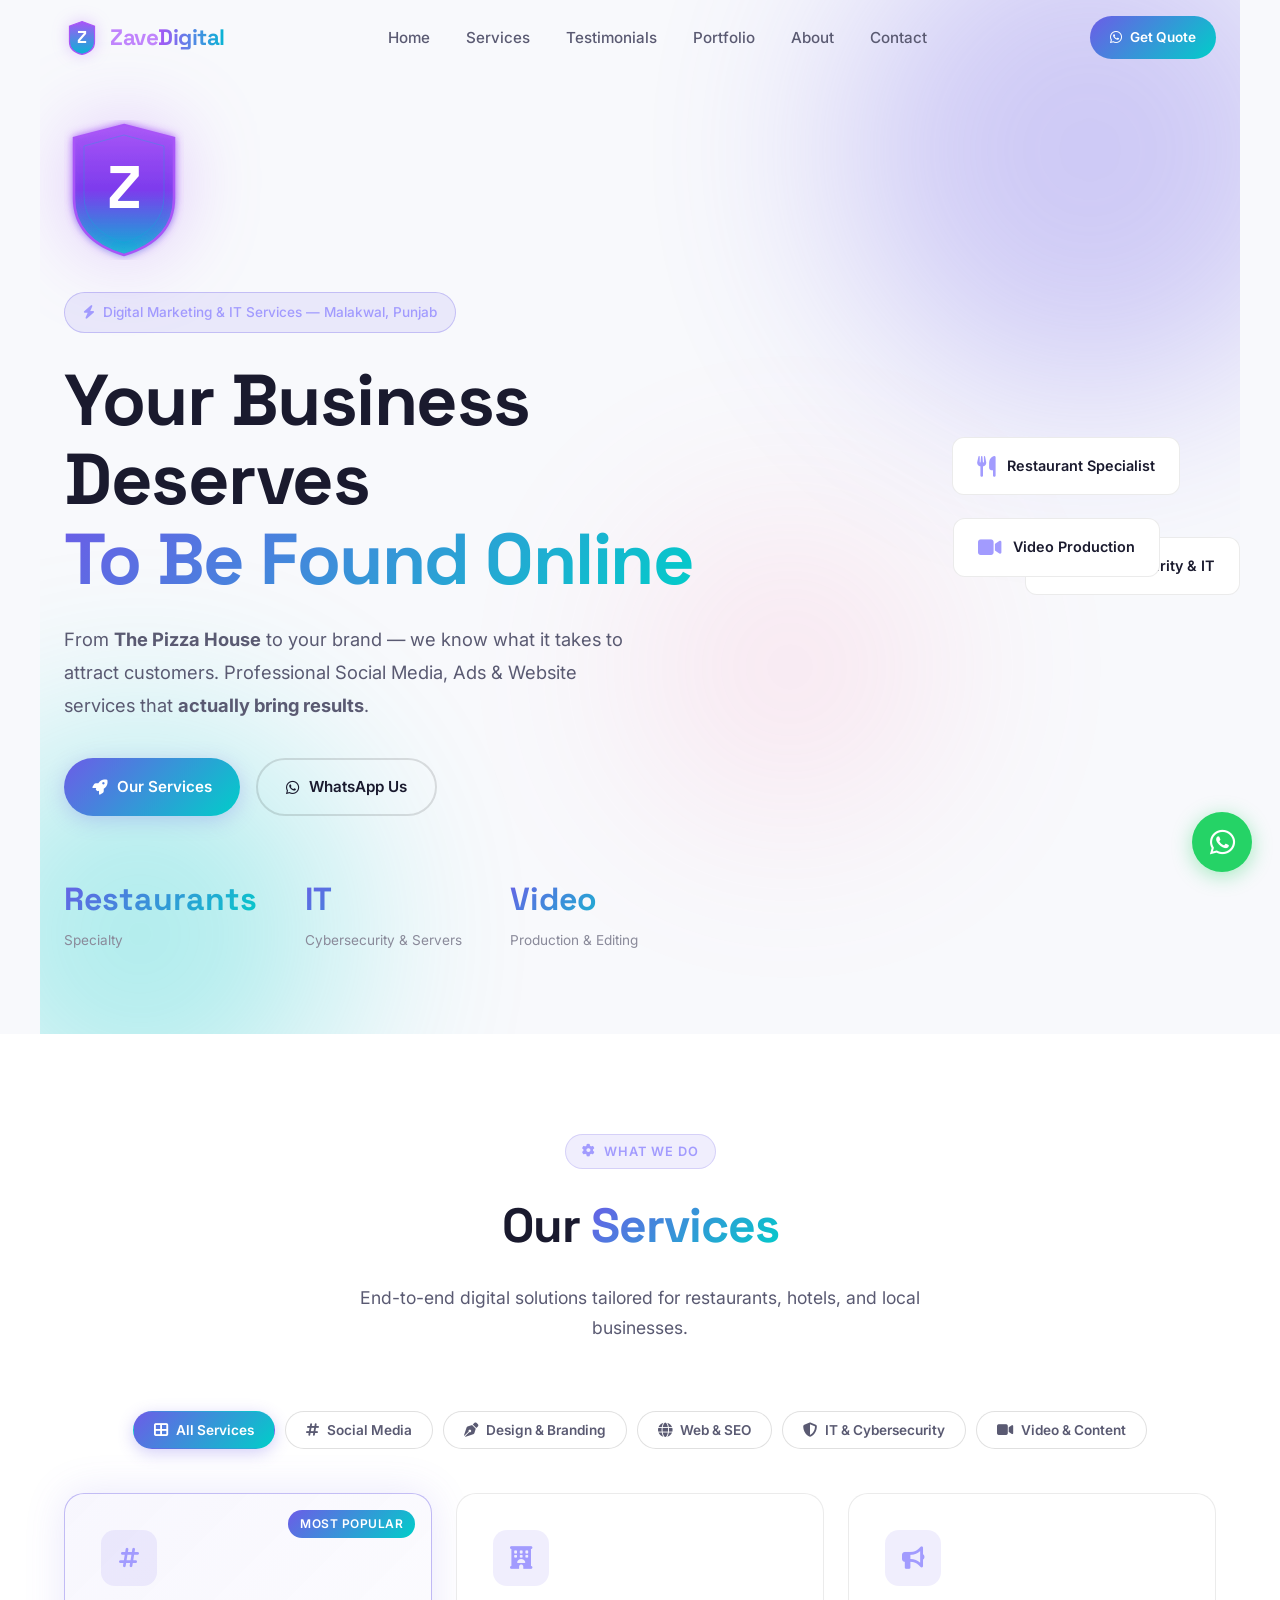
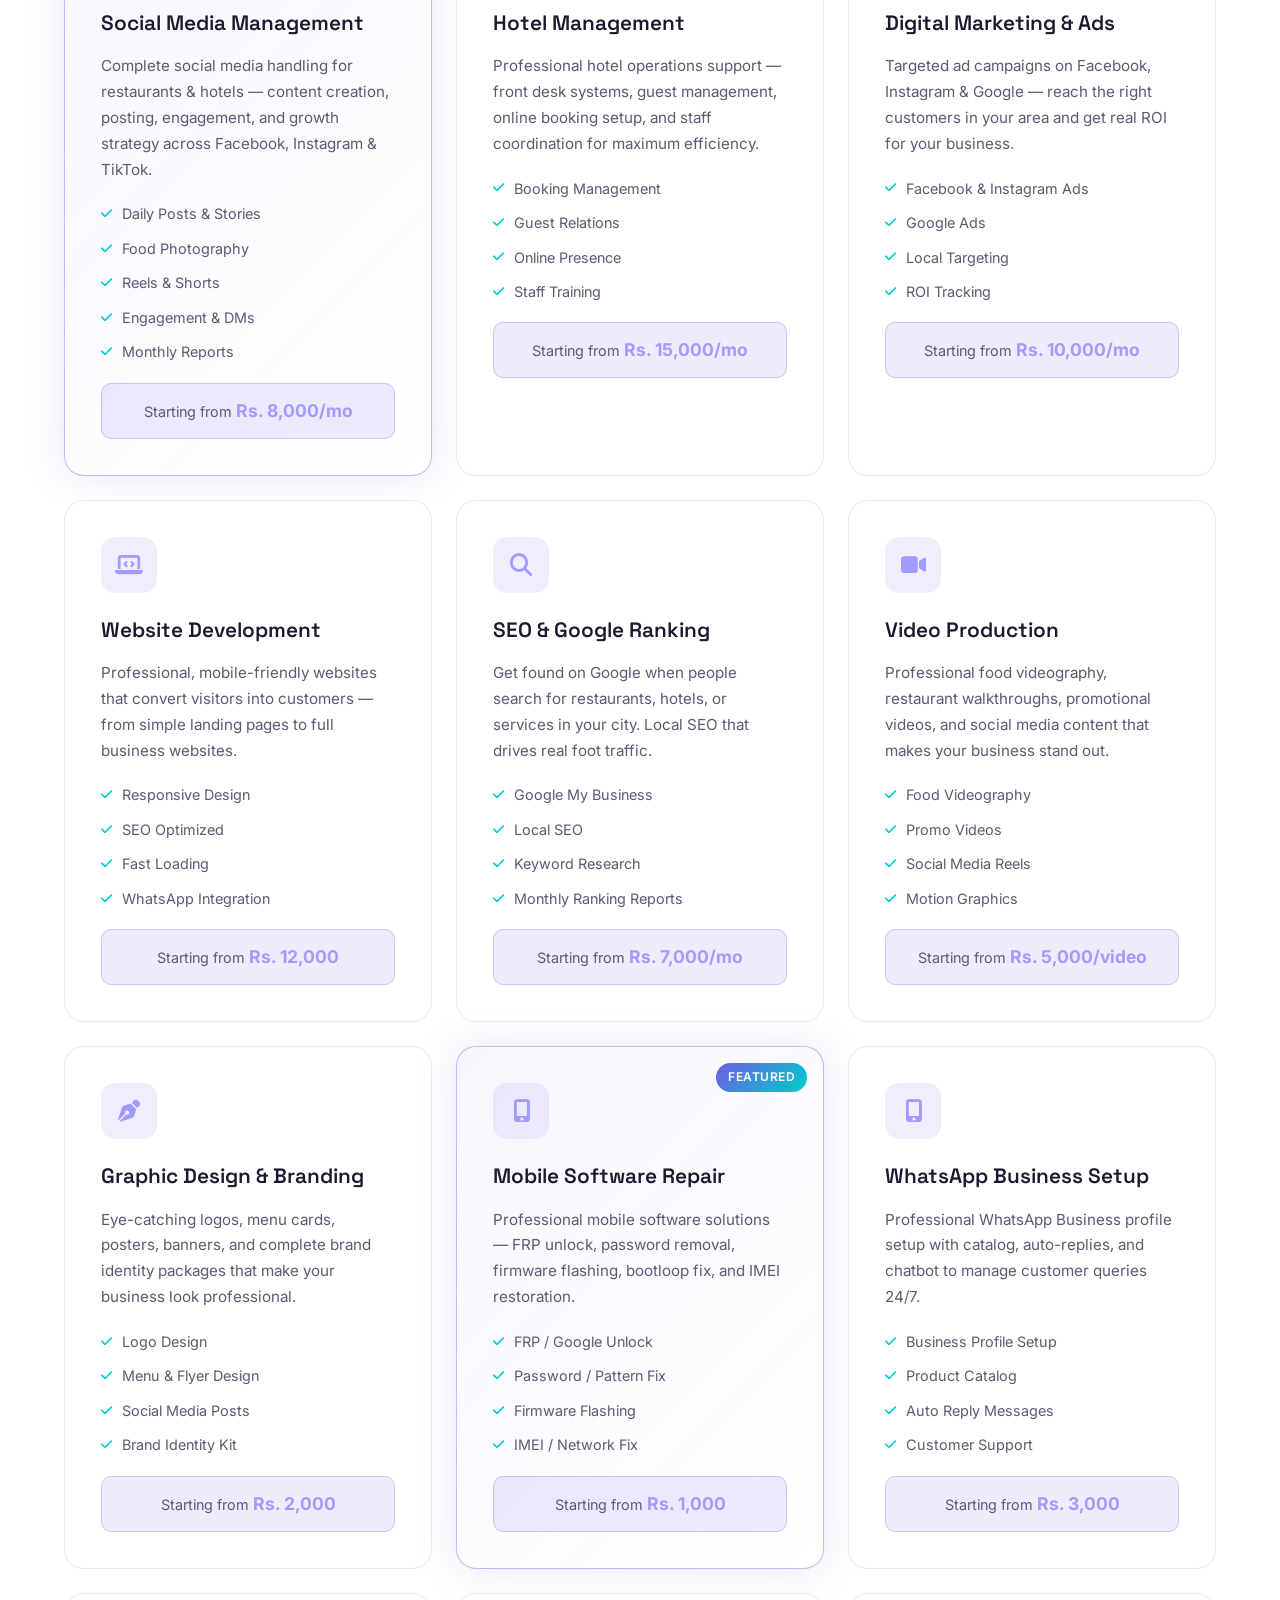
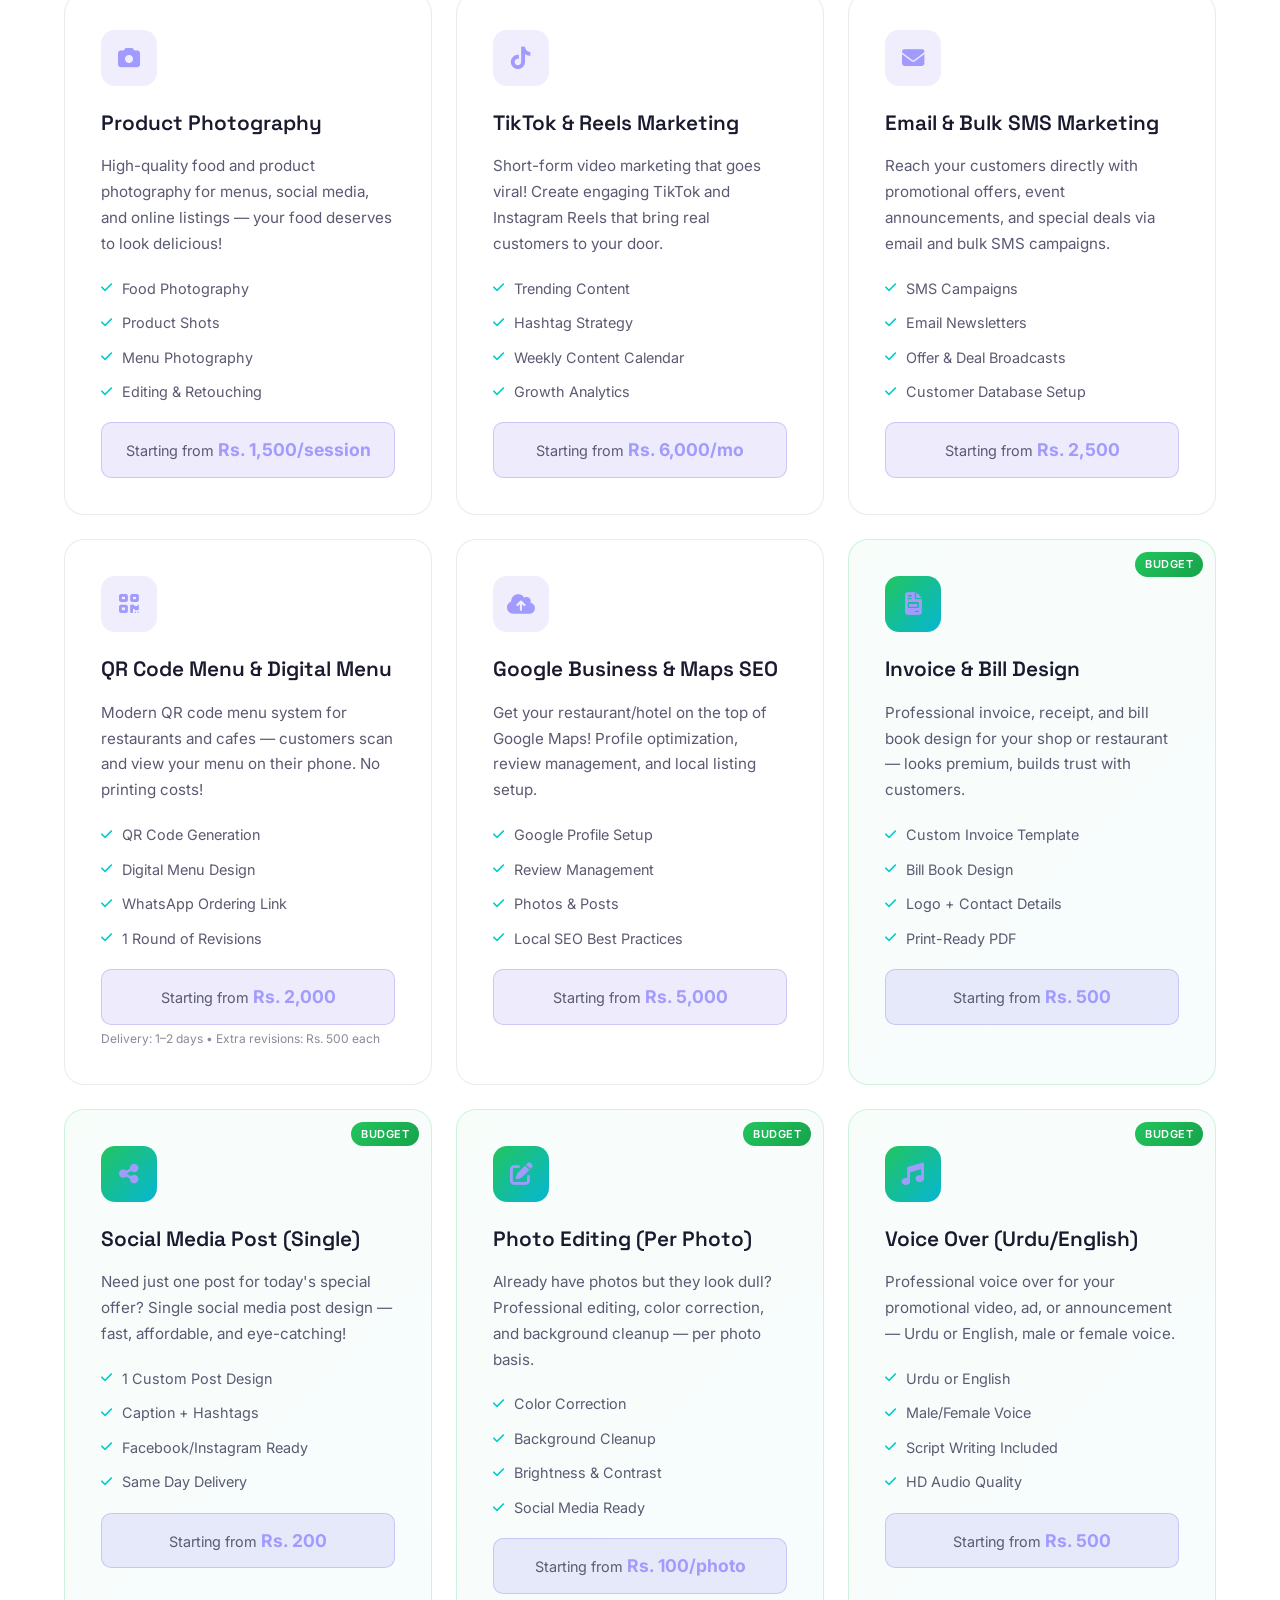
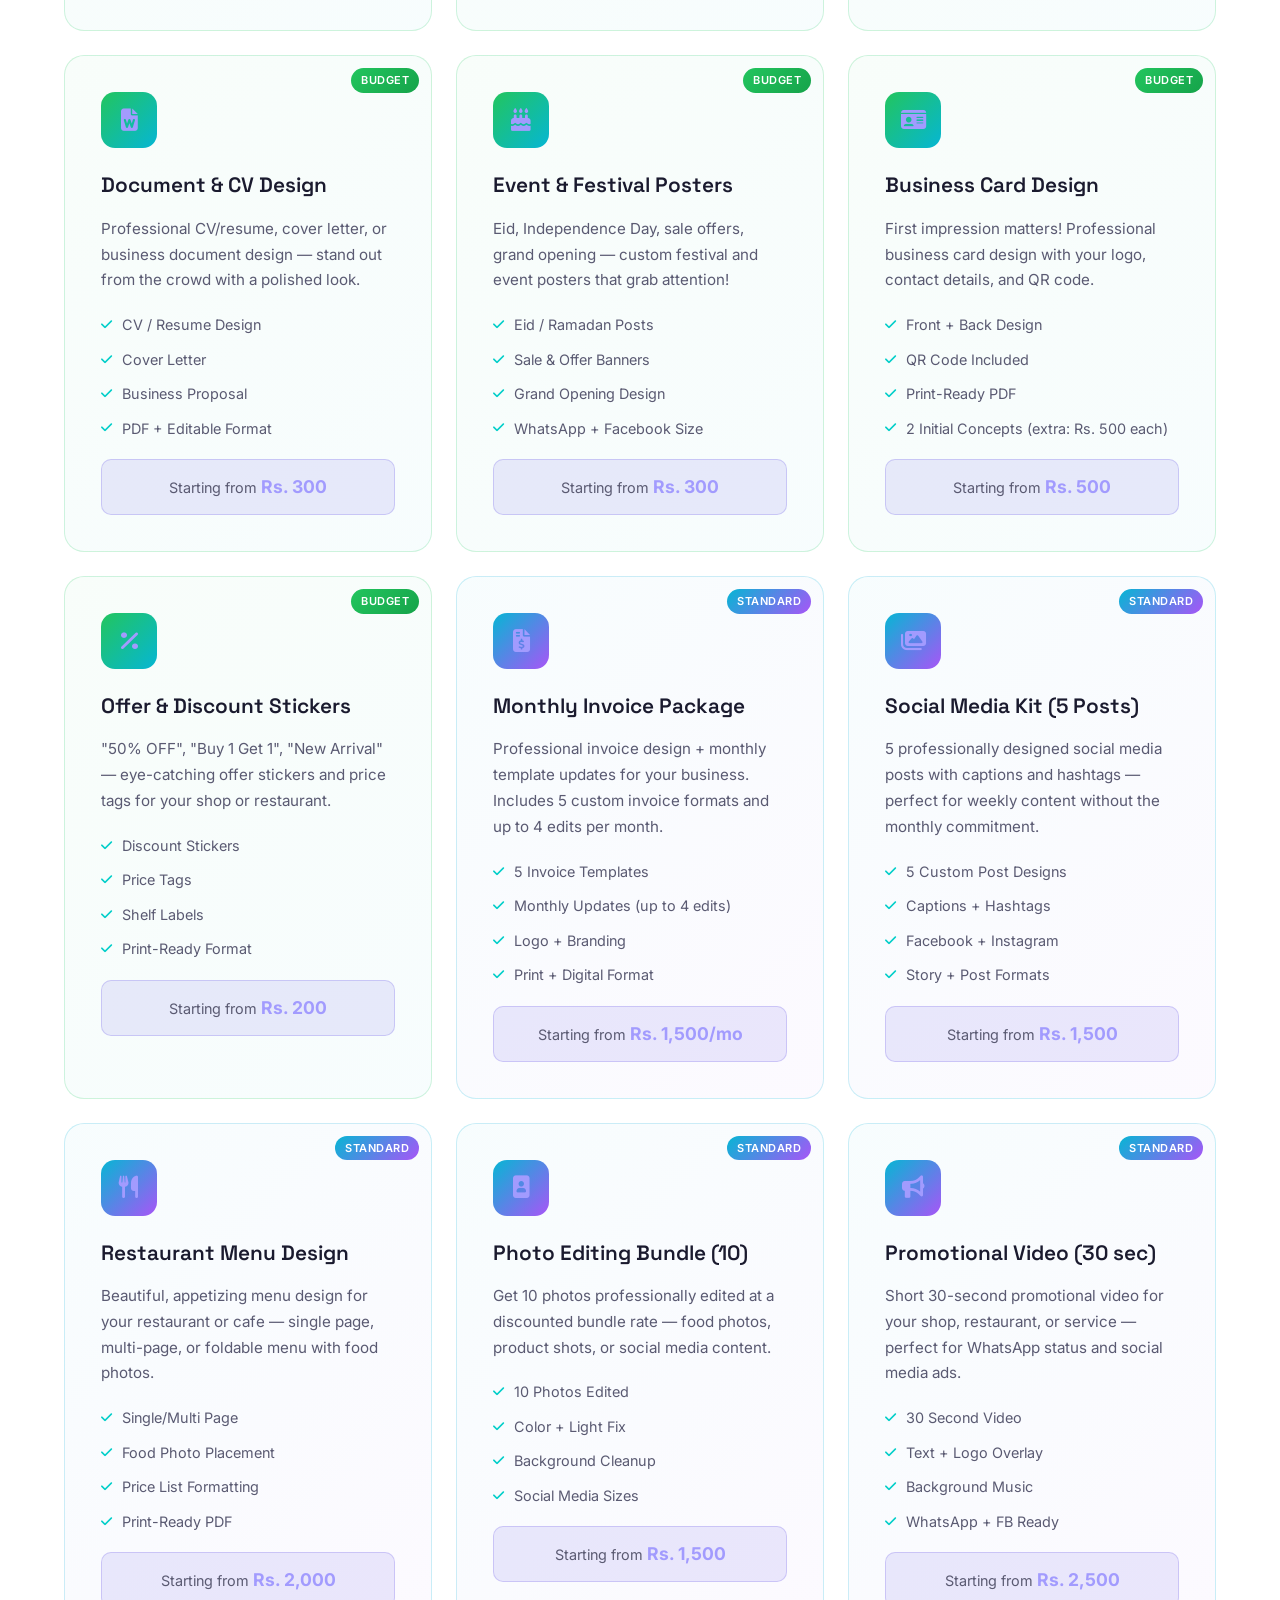
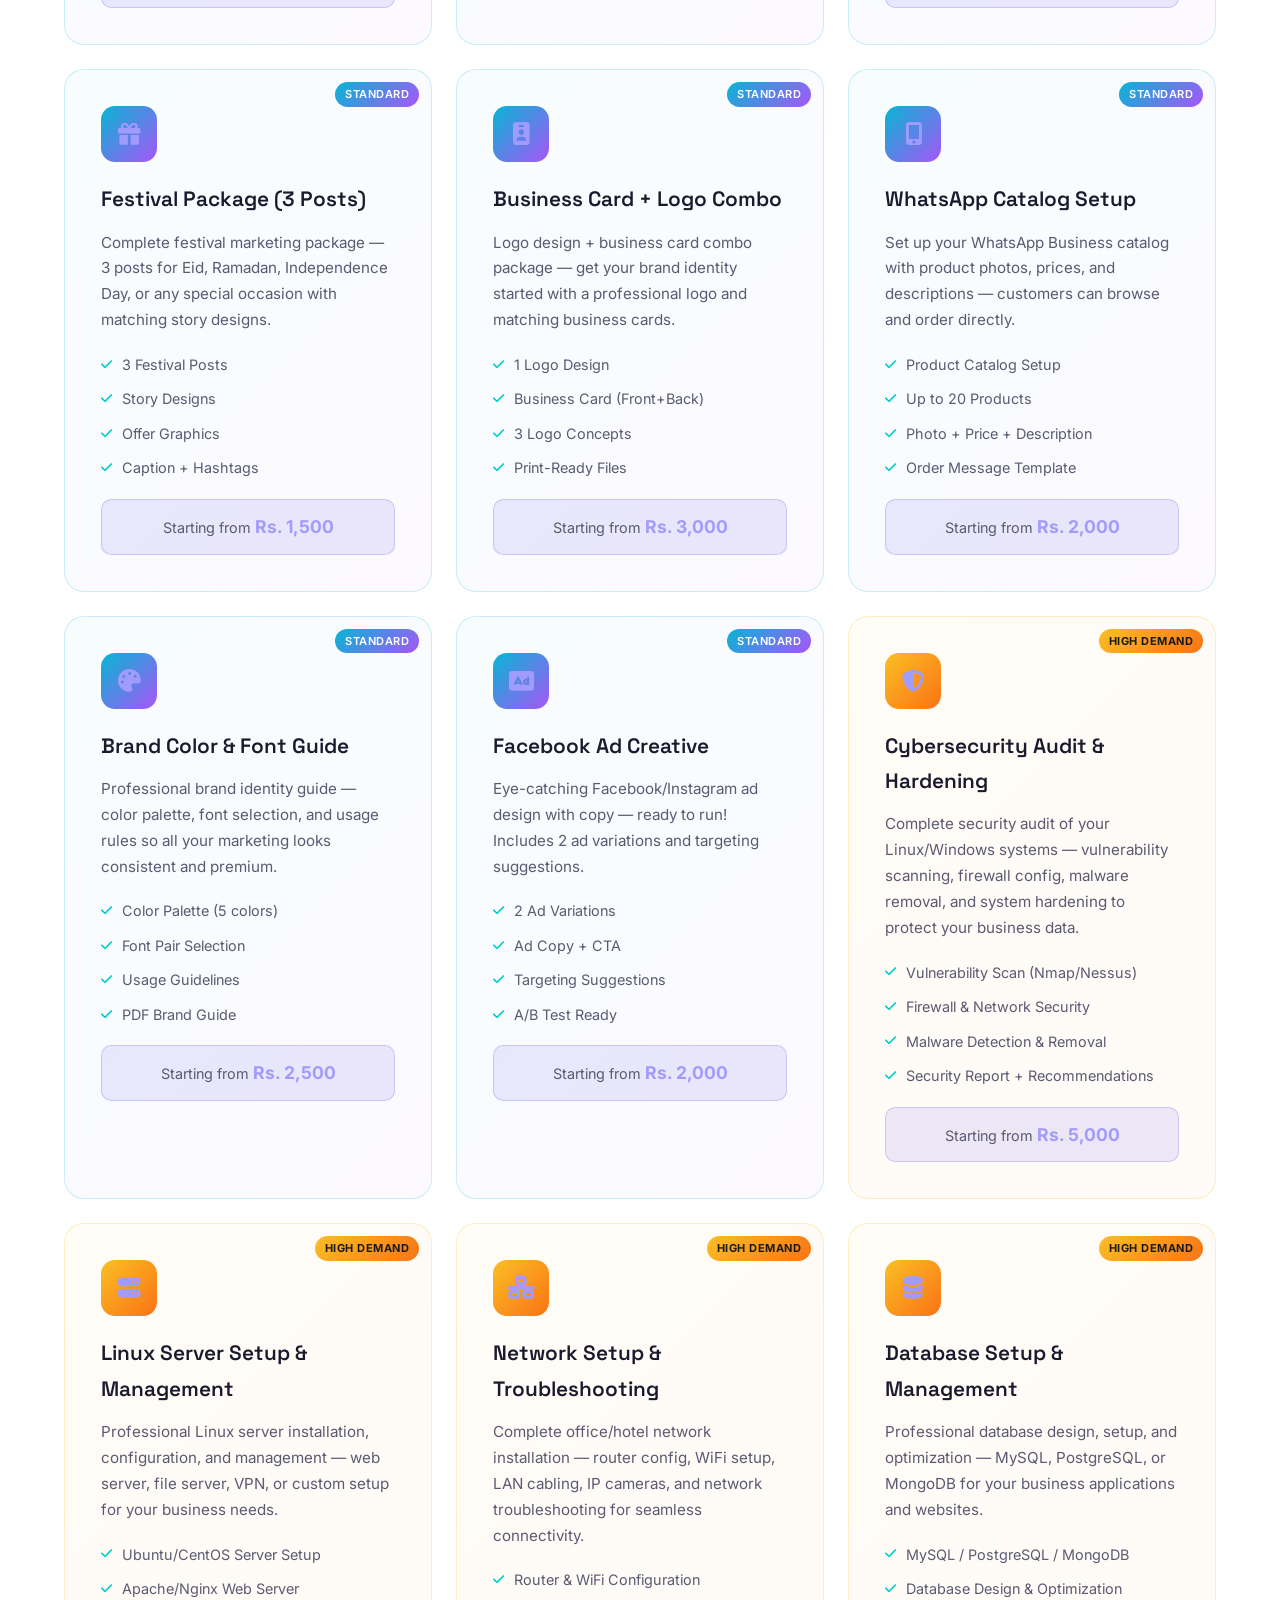
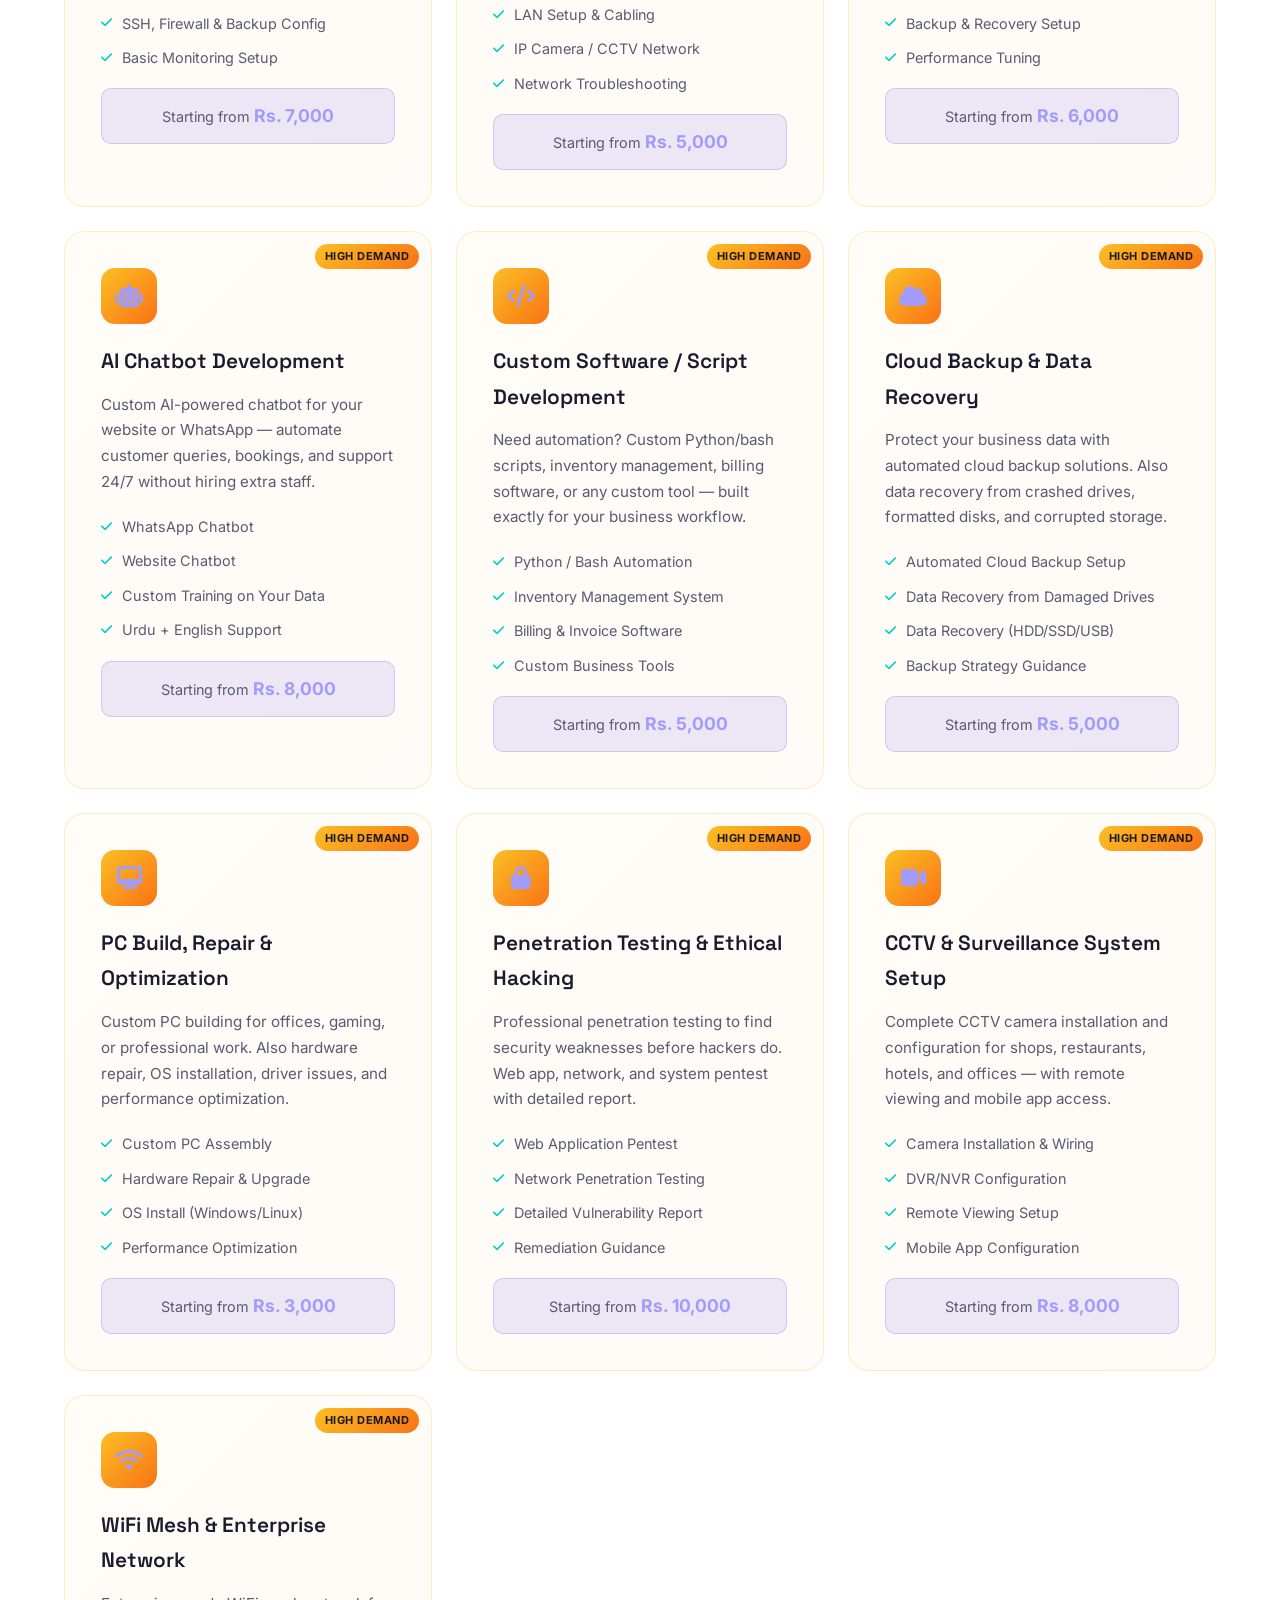
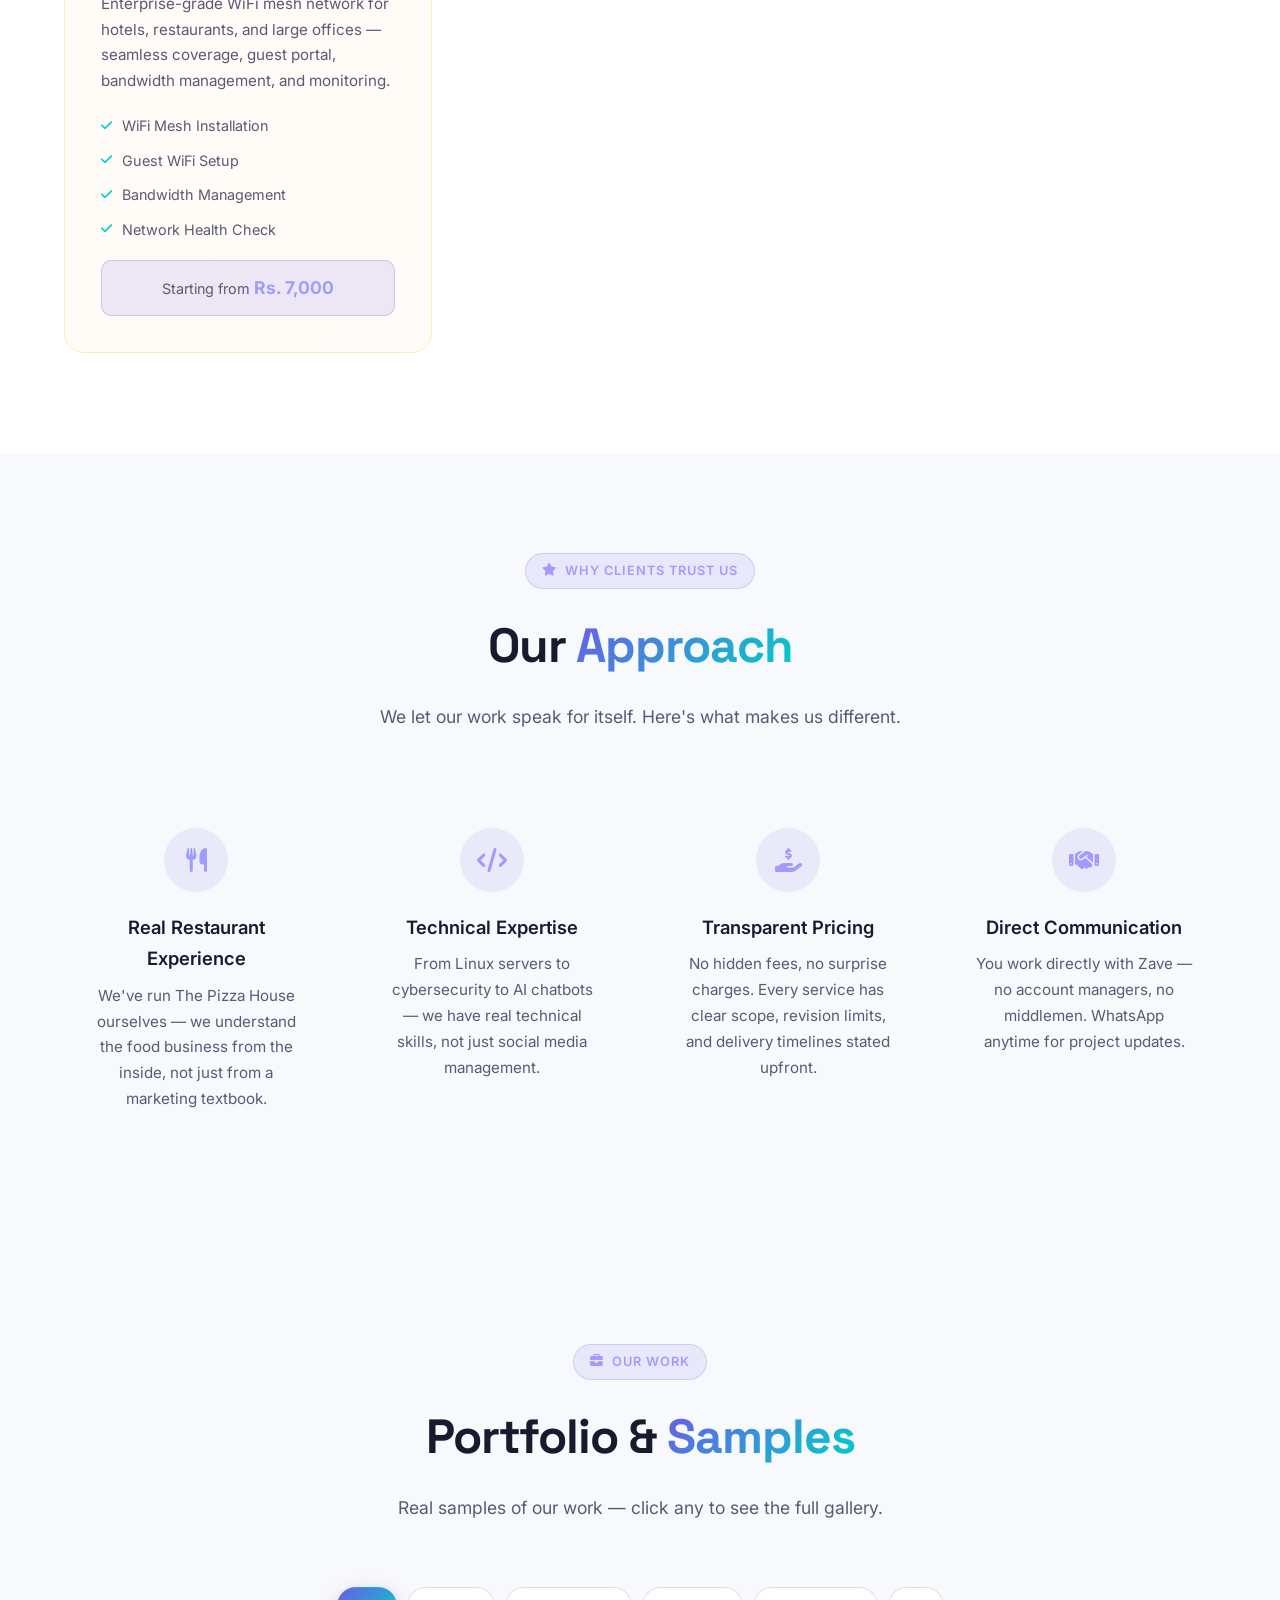
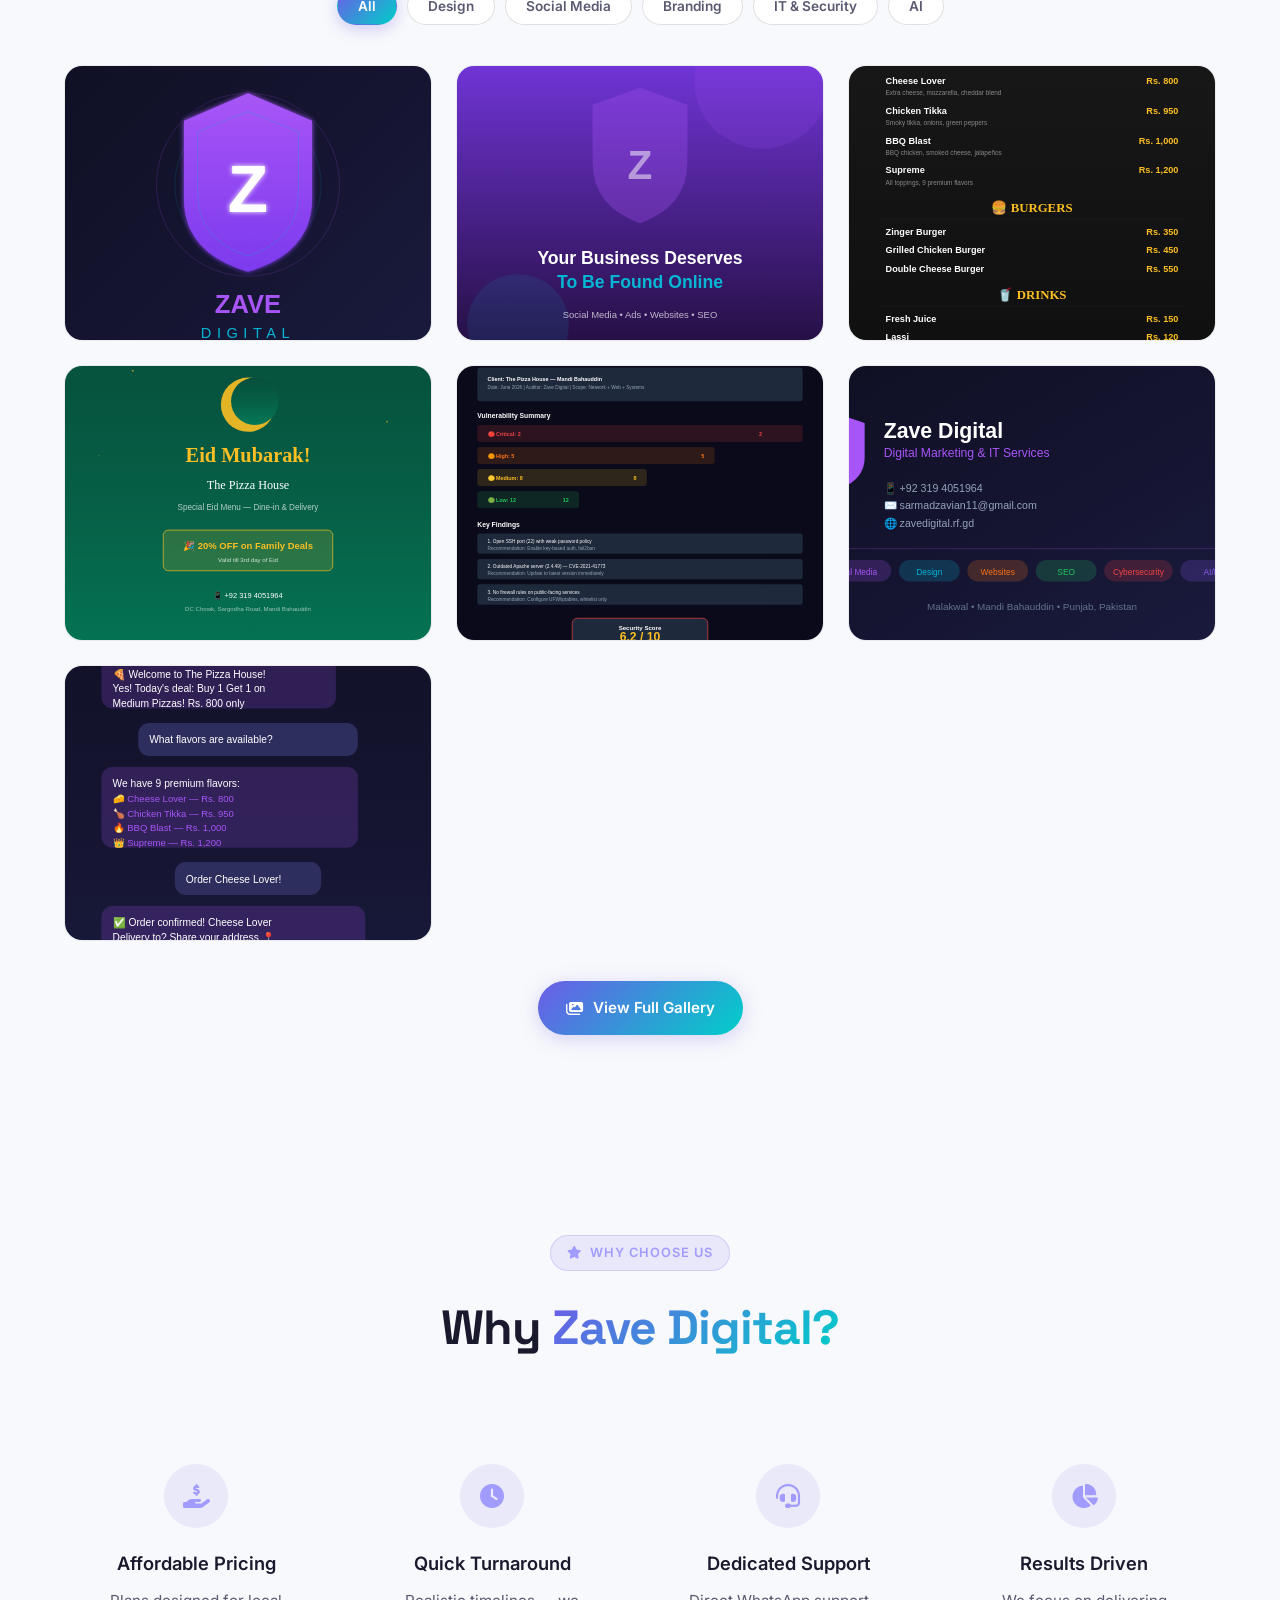
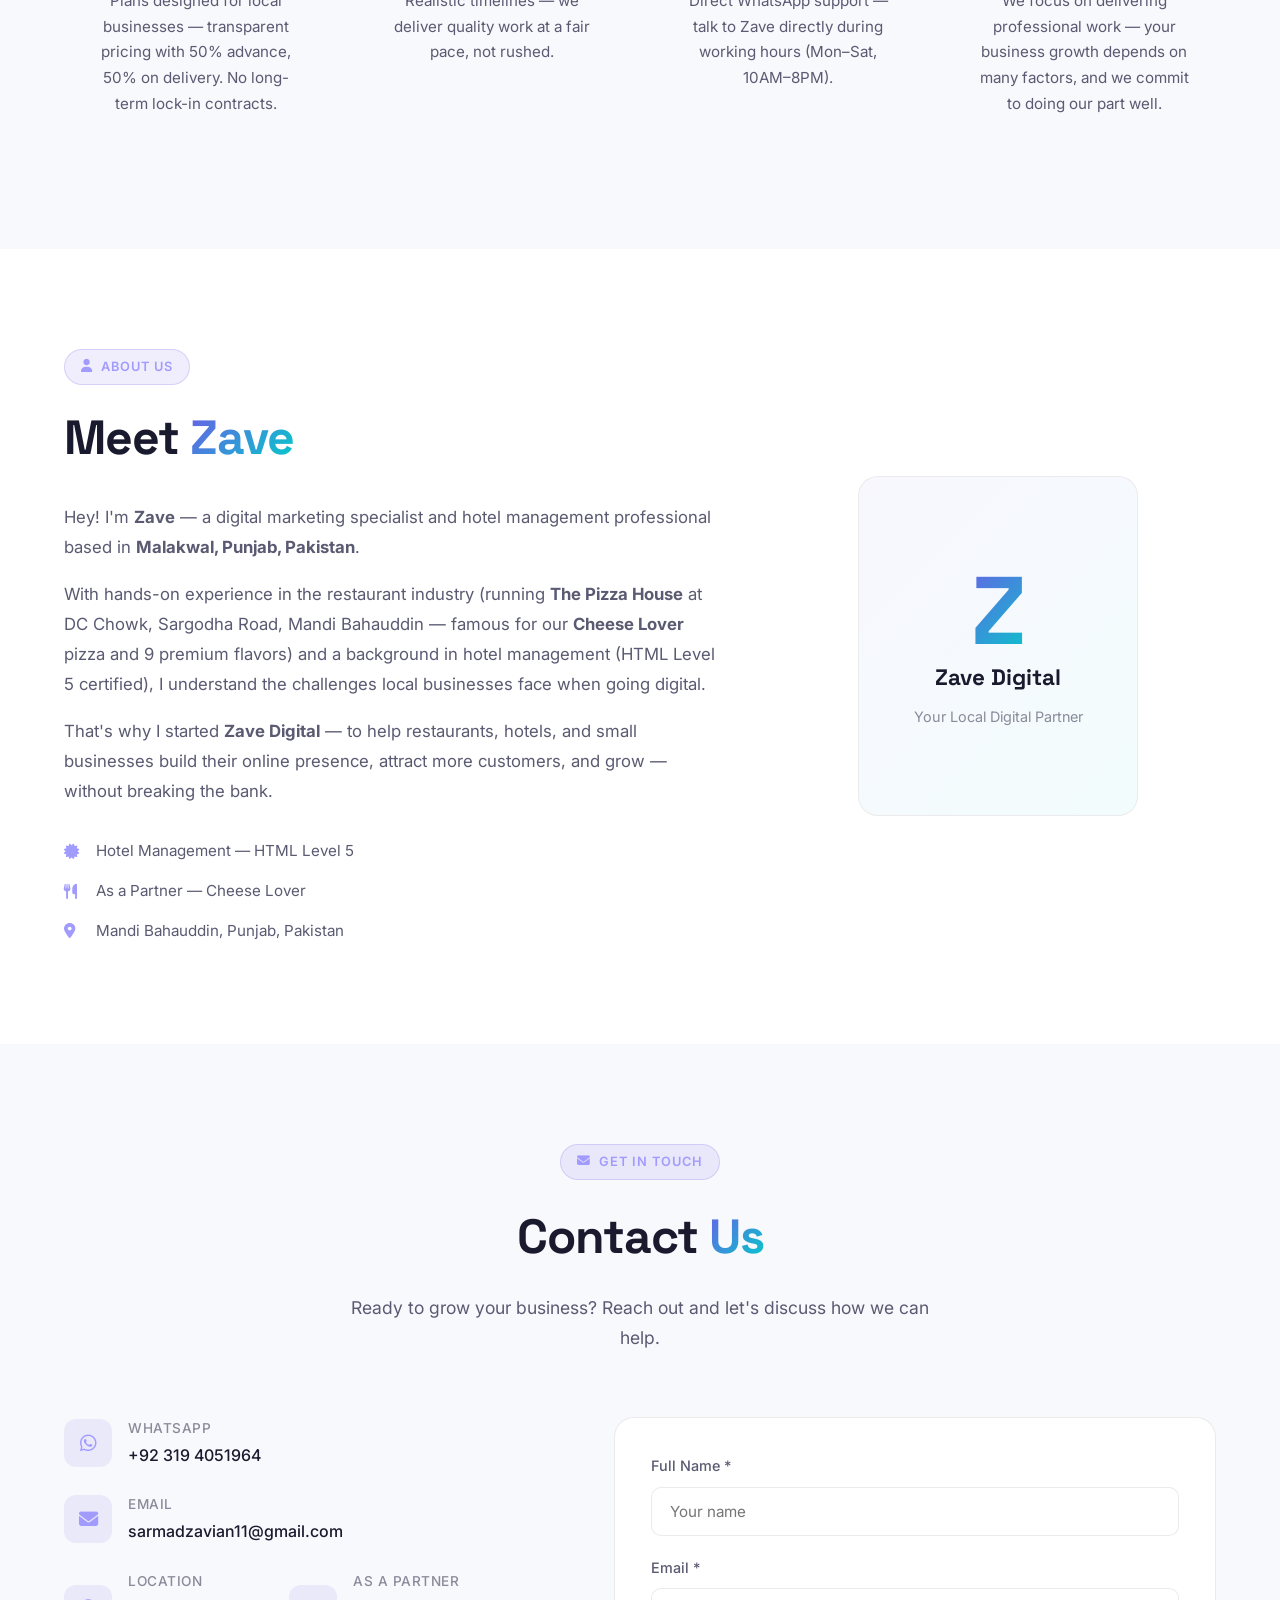
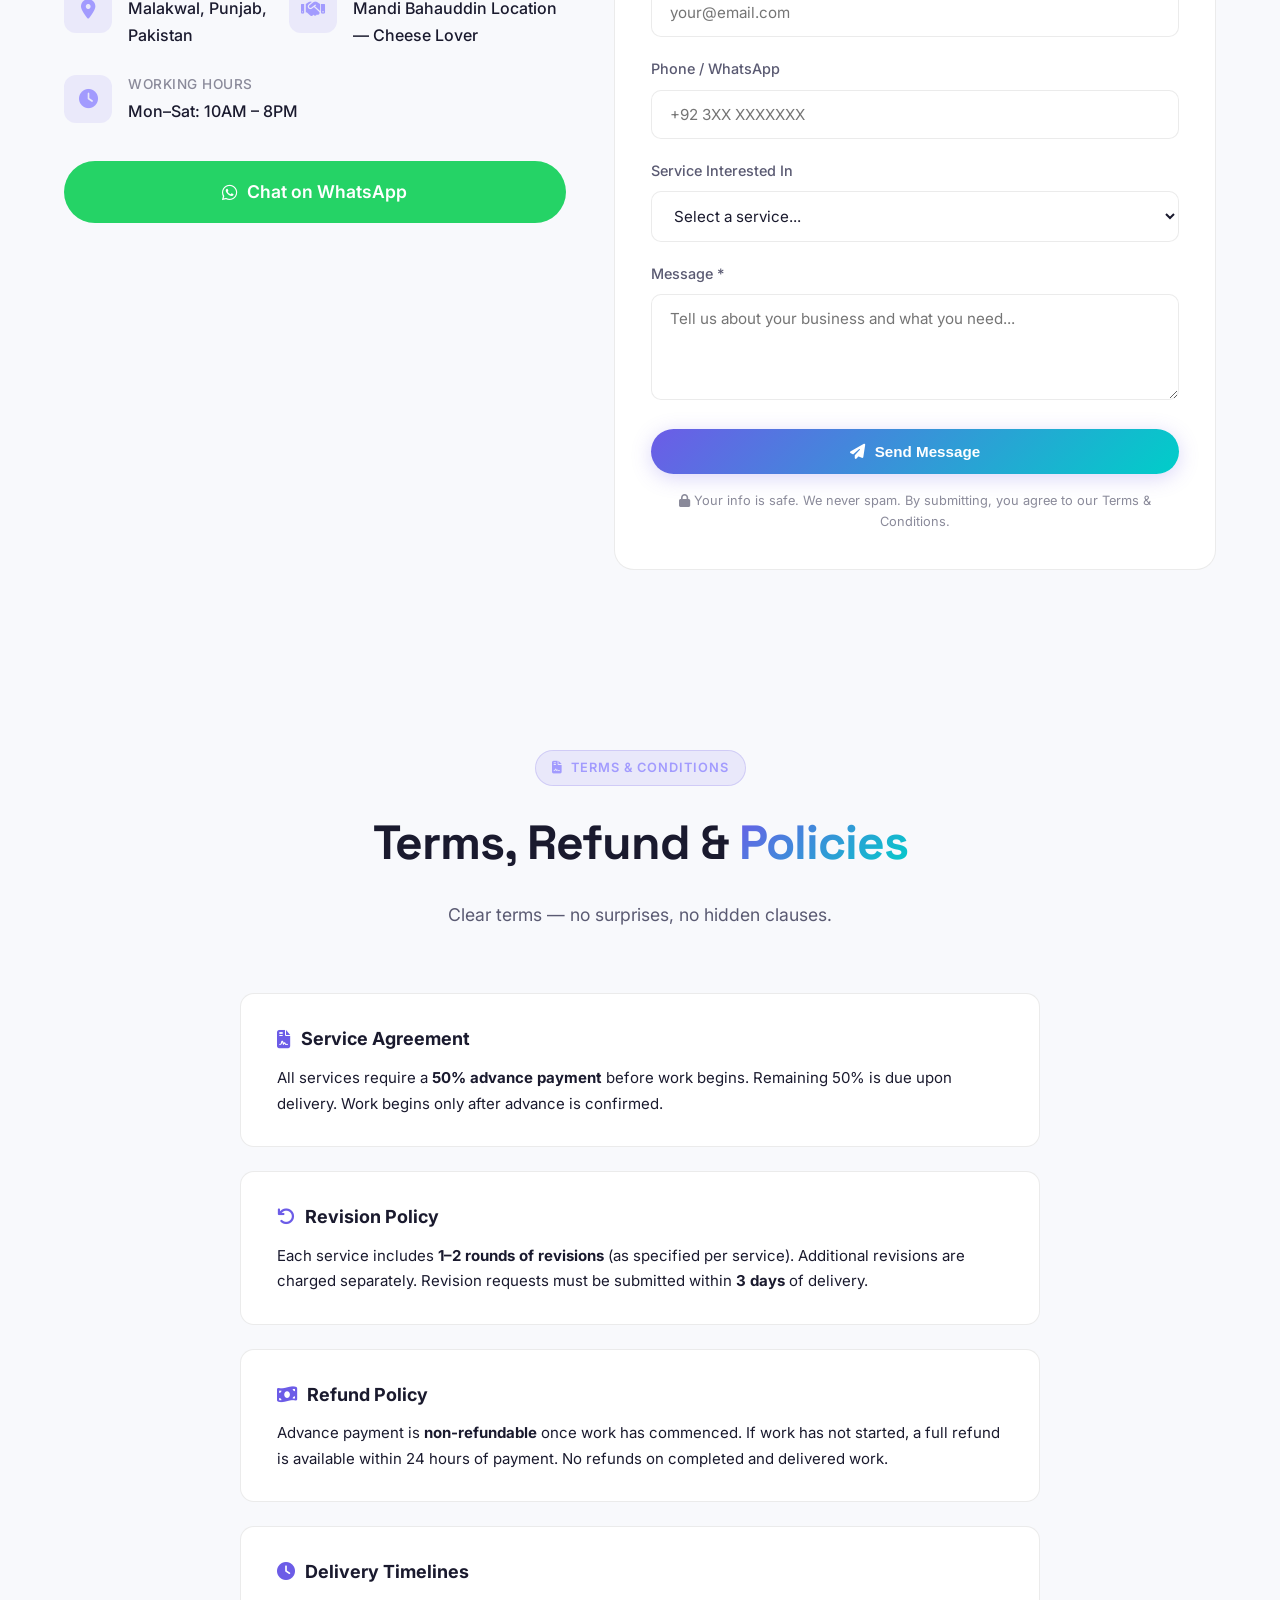
==== index.html @ d530f0b1 "Make Mobile Repair a featured card" ====
<!DOCTYPE html>
<html lang="en">
<head>
    <meta charset="UTF-8">
    <meta name="viewport" content="width=device-width, initial-scale=1.0">
    <meta name="description" content="Zave Digital — Professional Digital Marketing, Social Media Management & Hotel Management Services in Malakwal, Punjab, Pakistan">
    <title>Zave Digital — Digital Marketing & Hotel Management Services</title>
    <link rel="stylesheet" href="css/style.css">
    <link rel="preconnect" href="https://fonts.googleapis.com">
    <link href="https://fonts.googleapis.com/css2?family=Inter:wght@300;400;500;600;700;800;900&family=Space+Grotesk:wght@400;500;600;700&display=swap" rel="stylesheet">
    <link rel="stylesheet" href="https://cdnjs.cloudflare.com/ajax/libs/font-awesome/6.5.1/css/all.min.css">
</head>
<body>

    <!-- NAVBAR -->
    <nav class="navbar" id="navbar">
        <div class="nav-container">
            <a href="#home" class="logo">
                <span class="logo-shield">
                    <svg width="36" height="36" viewBox="0 0 40 46" xmlns="http://www.w3.org/2000/svg">
                        <defs>
                            <linearGradient id="navShield" x1="0" y1="0" x2="0" y2="1">
                                <stop offset="0%" stop-color="#a855f7"/>
                                <stop offset="100%" stop-color="#06b6d4"/>
                            </linearGradient>
                        </defs>
                        <path d="M20,2 L36,8 L36,28 Q36,40 20,44 Q4,40 4,28 L4,8 Z" 
                              fill="url(#navShield)" stroke="#a855f7" stroke-width="1.5"/>
                        <text x="20" y="30" text-anchor="middle" font-size="22" font-weight="900" 
                              font-family="'Space Grotesk','Segoe UI',sans-serif" fill="white">Z</text>
                    </svg>
                </span>
                <span class="logo-text-wrap"><span class="logo-zave">Zave</span><span class="logo-digital">Digital</span></span>
            </a>
            <ul class="nav-links" id="navLinks">
                <li><a href="#home">Home</a></li>
                <li><a href="#services">Services</a></li>
                <li><a href="#testimonials">Testimonials</a></li>
                <li><a href="#portfolio">Portfolio</a></li>
                <li><a href="#about">About</a></li>
                <li><a href="#contact">Contact</a></li>
            </ul>
            <a href="https://wa.me/923194051964" class="nav-cta" target="_blank">
                <i class="fab fa-whatsapp"></i> Get Quote
            </a>
            <button class="hamburger" id="hamburger" aria-label="Menu">
                <span></span><span></span><span></span>
            </button>
        </div>
    </nav>

    <!-- HERO -->
    <section class="hero" id="home">
        <div class="hero-bg">
            <div class="gradient-orb orb-1"></div>
            <div class="gradient-orb orb-2"></div>
            <div class="gradient-orb orb-3"></div>
        </div>
        <div class="hero-content">
            <div class="hero-logo">
                <svg width="120" height="140" viewBox="0 0 120 140" xmlns="http://www.w3.org/2000/svg">
                    <defs>
                        <linearGradient id="heroShield" x1="0" y1="0" x2="0" y2="1">
                            <stop offset="0%" stop-color="#a855f7"/>
                            <stop offset="50%" stop-color="#7c3aed"/>
                            <stop offset="100%" stop-color="#06b6d4"/>
                        </linearGradient>
                        <filter id="glow">
                            <feGaussianBlur stdDeviation="4" result="coloredBlur"/>
                            <feMerge><feMergeNode in="coloredBlur"/><feMergeNode in="SourceGraphic"/></feMerge>
                        </filter>
                    </defs>
                    <path d="M60,5 L110,18 L110,78 Q110,120 60,135 Q10,120 10,78 L10,18 Z" 
                          fill="url(#heroShield)" fill-opacity="0.9" stroke="#a855f7" stroke-width="2.5" filter="url(#glow)"/>
                    <path d="M60,15 L100,26 L100,75 Q100,110 60,123 Q20,110 20,75 L20,26 Z" 
                          fill="none" stroke="rgba(6,182,212,0.3)" stroke-width="1"/>
                    <text x="60" y="88" text-anchor="middle" font-size="60" font-weight="900" 
                          font-family="'Space Grotesk','Impact',sans-serif" fill="white">Z</text>
                </svg>
            </div>
            <div class="hero-badge">
                <i class="fas fa-bolt"></i> Digital Marketing & IT Services — Malakwal, Punjab
            </div>
            <h1 class="hero-title">
                Your Business Deserves<br>
                <span class="gradient-text">To Be Found Online</span>
            </h1>
            <p class="hero-subtitle">
                From <strong>The Pizza House</strong> to your brand — we know what it takes to attract customers. 
                Professional Social Media, Ads & Website services that <strong>actually bring results</strong>.
            </p>
            <div class="hero-buttons">
                <a href="#services" class="btn btn-primary">
                    <i class="fas fa-rocket"></i> Our Services
                </a>
                <a href="https://wa.me/923194051964?text=Hi%20Zave!%20I'm%20interested%20in%20your%20services." class="btn btn-outline" target="_blank">
                    <i class="fab fa-whatsapp"></i> WhatsApp Us
                </a>
            </div>
            <div class="hero-stats">
                <div class="stat">
                    <span class="stat-number">Restaurants</span>
                    <span class="stat-label">Specialty</span>
                </div>
                <div class="stat">
                    <span class="stat-number">IT</span>
                    <span class="stat-label">Cybersecurity & Servers</span>
                </div>
                <div class="stat">
                    <span class="stat-number">Video</span>
                    <span class="stat-label">Production & Editing</span>
                </div>
            </div>
        </div>
        <div class="hero-visual">
            <div class="floating-card card-1">
                <i class="fas fa-utensils"></i>
                <span>Restaurant Specialist</span>
            </div>
            <div class="floating-card card-2">
                <i class="fas fa-shield-alt"></i>
                <span>Cybersecurity & IT</span>
            </div>
            <div class="floating-card card-3">
                <i class="fas fa-video"></i>
                <span>Video Production</span>
            </div>
        </div>
    </section>

    <!-- SERVICES -->
    <section class="services" id="services">
        <div class="container">
            <div class="section-header">
                <span class="section-tag"><i class="fas fa-cog"></i> What We Do</span>
                <h2 class="section-title">Our <span class="gradient-text">Services</span></h2>
                <p class="section-desc">End-to-end digital solutions tailored for restaurants, hotels, and local businesses.</p>
            </div>
            <div class="category-filter">
                <button class="filter-btn active" data-filter="all"><i class="fas fa-th-large"></i> All Services</button>
                <button class="filter-btn" data-filter="social"><i class="fas fa-hashtag"></i> Social Media</button>
                <button class="filter-btn" data-filter="design"><i class="fas fa-pen-nib"></i> Design & Branding</button>
                <button class="filter-btn" data-filter="web"><i class="fas fa-globe"></i> Web & SEO</button>
                <button class="filter-btn" data-filter="it"><i class="fas fa-shield-alt"></i> IT & Cybersecurity</button>
                <button class="filter-btn" data-filter="video"><i class="fas fa-video"></i> Video & Content</button>
            </div>
            <div class="services-grid">

                <div class="service-card featured data-category="social"">
                    <div class="service-icon"><i class="fas fa-hashtag"></i></div>
                    <h3>Social Media Management</h3>
                    <p>Complete social media handling for restaurants & hotels — content creation, posting, engagement, and growth strategy across Facebook, Instagram & TikTok.</p>
                    <ul class="service-features">
                        <li><i class="fas fa-check"></i> Daily Posts & Stories</li>
                        <li><i class="fas fa-check"></i> Food Photography</li>
                        <li><i class="fas fa-check"></i> Reels & Shorts</li>
                        <li><i class="fas fa-check"></i> Engagement & DMs</li>
                        <li><i class="fas fa-check"></i> Monthly Reports</li>
                    </ul>
                    <div class="service-price">Starting from <strong>Rs. 8,000/mo</strong></div>
                    <span class="service-tag">Most Popular</span>
                </div>

                <div class="service-card data-category="social"">
                    <div class="service-icon"><i class="fas fa-hotel"></i></div>
                    <h3>Hotel Management</h3>
                    <p>Professional hotel operations support — front desk systems, guest management, online booking setup, and staff coordination for maximum efficiency.</p>
                    <ul class="service-features">
                        <li><i class="fas fa-check"></i> Booking Management</li>
                        <li><i class="fas fa-check"></i> Guest Relations</li>
                        <li><i class="fas fa-check"></i> Online Presence</li>
                        <li><i class="fas fa-check"></i> Staff Training</li>
                    </ul>
                    <div class="service-price">Starting from <strong>Rs. 15,000/mo</strong></div>
                </div>

                <div class="service-card data-category="social"">
                    <div class="service-icon"><i class="fas fa-bullhorn"></i></div>
                    <h3>Digital Marketing & Ads</h3>
                    <p>Targeted ad campaigns on Facebook, Instagram & Google — reach the right customers in your area and get real ROI for your business.</p>
                    <ul class="service-features">
                        <li><i class="fas fa-check"></i> Facebook & Instagram Ads</li>
                        <li><i class="fas fa-check"></i> Google Ads</li>
                        <li><i class="fas fa-check"></i> Local Targeting</li>
                        <li><i class="fas fa-check"></i> ROI Tracking</li>
                    </ul>
                    <div class="service-price">Starting from <strong>Rs. 10,000/mo</strong></div>
                </div>

                <div class="service-card data-category="web"">
                    <div class="service-icon"><i class="fas fa-laptop-code"></i></div>
                    <h3>Website Development</h3>
                    <p>Professional, mobile-friendly websites that convert visitors into customers — from simple landing pages to full business websites.</p>
                    <ul class="service-features">
                        <li><i class="fas fa-check"></i> Responsive Design</li>
                        <li><i class="fas fa-check"></i> SEO Optimized</li>
                        <li><i class="fas fa-check"></i> Fast Loading</li>
                        <li><i class="fas fa-check"></i> WhatsApp Integration</li>
                    </ul>
                    <div class="service-price">Starting from <strong>Rs. 12,000</strong></div>
                </div>

                <div class="service-card data-category="web"">
                    <div class="service-icon"><i class="fas fa-search"></i></div>
                    <h3>SEO & Google Ranking</h3>
                    <p>Get found on Google when people search for restaurants, hotels, or services in your city. Local SEO that drives real foot traffic.</p>
                    <ul class="service-features">
                        <li><i class="fas fa-check"></i> Google My Business</li>
                        <li><i class="fas fa-check"></i> Local SEO</li>
                        <li><i class="fas fa-check"></i> Keyword Research</li>
                        <li><i class="fas fa-check"></i> Monthly Ranking Reports</li>
                    </ul>
                    <div class="service-price">Starting from <strong>Rs. 7,000/mo</strong></div>
                </div>

                <div class="service-card data-category="video"">
                    <div class="service-icon"><i class="fas fa-video"></i></div>
                    <h3>Video Production</h3>
                    <p>Professional food videography, restaurant walkthroughs, promotional videos, and social media content that makes your business stand out.</p>
                    <ul class="service-features">
                        <li><i class="fas fa-check"></i> Food Videography</li>
                        <li><i class="fas fa-check"></i> Promo Videos</li>
                        <li><i class="fas fa-check"></i> Social Media Reels</li>
                        <li><i class="fas fa-check"></i> Motion Graphics</li>
                    </ul>
                    <div class="service-price">Starting from <strong>Rs. 5,000/video</strong></div>
                </div>

                <div class="service-card data-category="social"">
                    <div class="service-icon"><i class="fas fa-pen-nib"></i></div>
                    <h3>Graphic Design & Branding</h3>
                    <p>Eye-catching logos, menu cards, posters, banners, and complete brand identity packages that make your business look professional.</p>
                    <ul class="service-features">
                        <li><i class="fas fa-check"></i> Logo Design</li>
                        <li><i class="fas fa-check"></i> Menu & Flyer Design</li>
                        <li><i class="fas fa-check"></i> Social Media Posts</li>
                        <li><i class="fas fa-check"></i> Brand Identity Kit</li>
                    </ul>
                    <div class="service-price">Starting from <strong>Rs. 2,000</strong></div>
                </div>

                <div class="service-card featured" data-category="it">
                    <div class="service-icon"><i class="fas fa-mobile-alt"></i></div>
                    <h3>Mobile Software Repair</h3>
                    <p>Professional mobile software solutions — FRP unlock, password removal, firmware flashing, bootloop fix, and IMEI restoration.</p>
                    <ul class="service-features">
                        <li><i class="fas fa-check"></i> FRP / Google Unlock</li>
                        <li><i class="fas fa-check"></i> Password / Pattern Fix</li>
                        <li><i class="fas fa-check"></i> Firmware Flashing</li>
                        <li><i class="fas fa-check"></i> IMEI / Network Fix</li>
                    </ul>
                    <div class="service-price">Starting from <strong>Rs. 1,000</strong></div>
                    <span class="service-tag">Featured</span>
                </div>

                <div class="service-card data-category="web"">
                    <div class="service-icon"><i class="fas fa-mobile-alt"></i></div>
                    <h3>WhatsApp Business Setup</h3>
                    <p>Professional WhatsApp Business profile setup with catalog, auto-replies, and chatbot to manage customer queries 24/7.</p>
                    <ul class="service-features">
                        <li><i class="fas fa-check"></i> Business Profile Setup</li>
                        <li><i class="fas fa-check"></i> Product Catalog</li>
                        <li><i class="fas fa-check"></i> Auto Reply Messages</li>
                        <li><i class="fas fa-check"></i> Customer Support</li>
                    </ul>
                    <div class="service-price">Starting from <strong>Rs. 3,000</strong></div>
                </div>

                <div class="service-card data-category="design"">
                    <div class="service-icon"><i class="fas fa-camera"></i></div>
                    <h3>Product Photography</h3>
                    <p>High-quality food and product photography for menus, social media, and online listings — your food deserves to look delicious!</p>
                    <ul class="service-features">
                        <li><i class="fas fa-check"></i> Food Photography</li>
                        <li><i class="fas fa-check"></i> Product Shots</li>
                        <li><i class="fas fa-check"></i> Menu Photography</li>
                        <li><i class="fas fa-check"></i> Editing & Retouching</li>
                    </ul>
                    <div class="service-price">Starting from <strong>Rs. 1,500/session</strong></div>
                </div>

                <div class="service-card data-category="video"">
                    <div class="service-icon"><i class="fab fa-tiktok"></i></div>
                    <h3>TikTok & Reels Marketing</h3>
                    <p>Short-form video marketing that goes viral! Create engaging TikTok and Instagram Reels that bring real customers to your door.</p>
                    <ul class="service-features">
                        <li><i class="fas fa-check"></i> Trending Content</li>
                        <li><i class="fas fa-check"></i> Hashtag Strategy</li>
                        <li><i class="fas fa-check"></i> Weekly Content Calendar</li>
                        <li><i class="fas fa-check"></i> Growth Analytics</li>
                    </ul>
                    <div class="service-price">Starting from <strong>Rs. 6,000/mo</strong></div>
                </div>

                <div class="service-card data-category="design"">
                    <div class="service-icon"><i class="fas fa-envelope"></i></div>
                    <h3>Email & Bulk SMS Marketing</h3>
                    <p>Reach your customers directly with promotional offers, event announcements, and special deals via email and bulk SMS campaigns.</p>
                    <ul class="service-features">
                        <li><i class="fas fa-check"></i> SMS Campaigns</li>
                        <li><i class="fas fa-check"></i> Email Newsletters</li>
                        <li><i class="fas fa-check"></i> Offer & Deal Broadcasts</li>
                        <li><i class="fas fa-check"></i> Customer Database Setup</li>
                    </ul>
                    <div class="service-price">Starting from <strong>Rs. 2,500</strong></div>
                </div>

                <div class="service-card data-category="design"">
                    <div class="service-icon"><i class="fas fa-qrcode"></i></div>
                    <h3>QR Code Menu & Digital Menu</h3>
                    <p>Modern QR code menu system for restaurants and cafes — customers scan and view your menu on their phone. No printing costs!</p>
                    <ul class="service-features">
                        <li><i class="fas fa-check"></i> QR Code Generation</li>
                        <li><i class="fas fa-check"></i> Digital Menu Design</li>
                        <li><i class="fas fa-check"></i> WhatsApp Ordering Link</li>
                        <li><i class="fas fa-check"></i> 1 Round of Revisions</li>
                    </ul>
                    <div class="service-price">Starting from <strong>Rs. 2,000</strong></div>
                    <span class="service-terms">Delivery: 1–2 days • Extra revisions: Rs. 500 each</span>
                </div>

                <div class="service-card data-category="web"">
                    <div class="service-icon"><i class="fas fa-cloud-upload-alt"></i></div>
                    <h3>Google Business & Maps SEO</h3>
                    <p>Get your restaurant/hotel on the top of Google Maps! Profile optimization, review management, and local listing setup.</p>
                    <ul class="service-features">
                        <li><i class="fas fa-check"></i> Google Profile Setup</li>
                        <li><i class="fas fa-check"></i> Review Management</li>
                        <li><i class="fas fa-check"></i> Photos & Posts</li>
                        <li><i class="fas fa-check"></i> Local SEO Best Practices</li>
                    </ul>
                    <div class="service-price">Starting from <strong>Rs. 5,000</strong></div>
                </div>

                <div class="service-card budget data-category="design"">
                    <div class="service-icon"><i class="fas fa-file-invoice"></i></div>
                    <h3>Invoice & Bill Design</h3>
                    <p>Professional invoice, receipt, and bill book design for your shop or restaurant — looks premium, builds trust with customers.</p>
                    <ul class="service-features">
                        <li><i class="fas fa-check"></i> Custom Invoice Template</li>
                        <li><i class="fas fa-check"></i> Bill Book Design</li>
                        <li><i class="fas fa-check"></i> Logo + Contact Details</li>
                        <li><i class="fas fa-check"></i> Print-Ready PDF</li>
                    </ul>
                    <div class="service-price">Starting from <strong>Rs. 500</strong></div>
                    <span class="service-tag budget-tag">Budget</span>
                </div>

                <div class="service-card budget data-category="design"">
                    <div class="service-icon"><i class="fas fa-share-alt"></i></div>
                    <h3>Social Media Post (Single)</h3>
                    <p>Need just one post for today's special offer? Single social media post design — fast, affordable, and eye-catching!</p>
                    <ul class="service-features">
                        <li><i class="fas fa-check"></i> 1 Custom Post Design</li>
                        <li><i class="fas fa-check"></i> Caption + Hashtags</li>
                        <li><i class="fas fa-check"></i> Facebook/Instagram Ready</li>
                        <li><i class="fas fa-check"></i> Same Day Delivery</li>
                    </ul>
                    <div class="service-price">Starting from <strong>Rs. 200</strong></div>
                    <span class="service-tag budget-tag">Budget</span>
                </div>

                <div class="service-card budget data-category="design"">
                    <div class="service-icon"><i class="fas fa-edit"></i></div>
                    <h3>Photo Editing (Per Photo)</h3>
                    <p>Already have photos but they look dull? Professional editing, color correction, and background cleanup — per photo basis.</p>
                    <ul class="service-features">
                        <li><i class="fas fa-check"></i> Color Correction</li>
                        <li><i class="fas fa-check"></i> Background Cleanup</li>
                        <li><i class="fas fa-check"></i> Brightness & Contrast</li>
                        <li><i class="fas fa-check"></i> Social Media Ready</li>
                    </ul>
                    <div class="service-price">Starting from <strong>Rs. 100/photo</strong></div>
                    <span class="service-tag budget-tag">Budget</span>
                </div>

                <div class="service-card budget data-category="design"">
                    <div class="service-icon"><i class="fas fa-music"></i></div>
                    <h3>Voice Over (Urdu/English)</h3>
                    <p>Professional voice over for your promotional video, ad, or announcement — Urdu or English, male or female voice.</p>
                    <ul class="service-features">
                        <li><i class="fas fa-check"></i> Urdu or English</li>
                        <li><i class="fas fa-check"></i> Male/Female Voice</li>
                        <li><i class="fas fa-check"></i> Script Writing Included</li>
                        <li><i class="fas fa-check"></i> HD Audio Quality</li>
                    </ul>
                    <div class="service-price">Starting from <strong>Rs. 500</strong></div>
                    <span class="service-tag budget-tag">Budget</span>
                </div>

                <div class="service-card budget data-category="it"">
                    <div class="service-icon"><i class="fas fa-file-word"></i></div>
                    <h3>Document & CV Design</h3>
                    <p>Professional CV/resume, cover letter, or business document design — stand out from the crowd with a polished look.</p>
                    <ul class="service-features">
                        <li><i class="fas fa-check"></i> CV / Resume Design</li>
                        <li><i class="fas fa-check"></i> Cover Letter</li>
                        <li><i class="fas fa-check"></i> Business Proposal</li>
                        <li><i class="fas fa-check"></i> PDF + Editable Format</li>
                    </ul>
                    <div class="service-price">Starting from <strong>Rs. 300</strong></div>
                    <span class="service-tag budget-tag">Budget</span>
                </div>

                <div class="service-card budget data-category="design"">
                    <div class="service-icon"><i class="fas fa-birthday-cake"></i></div>
                    <h3>Event & Festival Posters</h3>
                    <p>Eid, Independence Day, sale offers, grand opening — custom festival and event posters that grab attention!</p>
                    <ul class="service-features">
                        <li><i class="fas fa-check"></i> Eid / Ramadan Posts</li>
                        <li><i class="fas fa-check"></i> Sale & Offer Banners</li>
                        <li><i class="fas fa-check"></i> Grand Opening Design</li>
                        <li><i class="fas fa-check"></i> WhatsApp + Facebook Size</li>
                    </ul>
                    <div class="service-price">Starting from <strong>Rs. 300</strong></div>
                    <span class="service-tag budget-tag">Budget</span>
                </div>

                <div class="service-card budget data-category="design"">
                    <div class="service-icon"><i class="fas fa-id-card"></i></div>
                    <h3>Business Card Design</h3>
                    <p>First impression matters! Professional business card design with your logo, contact details, and QR code.</p>
                    <ul class="service-features">
                        <li><i class="fas fa-check"></i> Front + Back Design</li>
                        <li><i class="fas fa-check"></i> QR Code Included</li>
                        <li><i class="fas fa-check"></i> Print-Ready PDF</li>
                        <li><i class="fas fa-check"></i> 2 Initial Concepts (extra: Rs. 500 each)</li>
                    </ul>
                    <div class="service-price">Starting from <strong>Rs. 500</strong></div>
                    <span class="service-tag budget-tag">Budget</span>
                </div>

                <div class="service-card budget data-category="design"">
                    <div class="service-icon"><i class="fas fa-percent"></i></div>
                    <h3>Offer & Discount Stickers</h3>
                    <p>"50% OFF", "Buy 1 Get 1", "New Arrival" — eye-catching offer stickers and price tags for your shop or restaurant.</p>
                    <ul class="service-features">
                        <li><i class="fas fa-check"></i> Discount Stickers</li>
                        <li><i class="fas fa-check"></i> Price Tags</li>
                        <li><i class="fas fa-check"></i> Shelf Labels</li>
                        <li><i class="fas fa-check"></i> Print-Ready Format</li>
                    </ul>
                    <div class="service-price">Starting from <strong>Rs. 200</strong></div>
                    <span class="service-tag budget-tag">Budget</span>
                </div>

                <div class="service-card mid data-category="design"">
                    <div class="service-icon"><i class="fas fa-file-invoice-dollar"></i></div>
                    <h3>Monthly Invoice Package</h3>
                    <p>Professional invoice design + monthly template updates for your business. Includes 5 custom invoice formats and up to 4 edits per month.</p>
                    <ul class="service-features">
                        <li><i class="fas fa-check"></i> 5 Invoice Templates</li>
                        <li><i class="fas fa-check"></i> Monthly Updates (up to 4 edits)</li>
                        <li><i class="fas fa-check"></i> Logo + Branding</li>
                        <li><i class="fas fa-check"></i> Print + Digital Format</li>
                    </ul>
                    <div class="service-price">Starting from <strong>Rs. 1,500/mo</strong></div>
                    <span class="service-tag mid-tag">Standard</span>
                </div>

                <div class="service-card mid data-category="social"">
                    <div class="service-icon"><i class="fas fa-images"></i></div>
                    <h3>Social Media Kit (5 Posts)</h3>
                    <p>5 professionally designed social media posts with captions and hashtags — perfect for weekly content without the monthly commitment.</p>
                    <ul class="service-features">
                        <li><i class="fas fa-check"></i> 5 Custom Post Designs</li>
                        <li><i class="fas fa-check"></i> Captions + Hashtags</li>
                        <li><i class="fas fa-check"></i> Facebook + Instagram</li>
                        <li><i class="fas fa-check"></i> Story + Post Formats</li>
                    </ul>
                    <div class="service-price">Starting from <strong>Rs. 1,500</strong></div>
                    <span class="service-tag mid-tag">Standard</span>
                </div>

                <div class="service-card mid data-category="design"">
                    <div class="service-icon"><i class="fas fa-utensils"></i></div>
                    <h3>Restaurant Menu Design</h3>
                    <p>Beautiful, appetizing menu design for your restaurant or cafe — single page, multi-page, or foldable menu with food photos.</p>
                    <ul class="service-features">
                        <li><i class="fas fa-check"></i> Single/Multi Page</li>
                        <li><i class="fas fa-check"></i> Food Photo Placement</li>
                        <li><i class="fas fa-check"></i> Price List Formatting</li>
                        <li><i class="fas fa-check"></i> Print-Ready PDF</li>
                    </ul>
                    <div class="service-price">Starting from <strong>Rs. 2,000</strong></div>
                    <span class="service-tag mid-tag">Standard</span>
                </div>

                <div class="service-card mid data-category="design"">
                    <div class="service-icon"><i class="fas fa-portrait"></i></div>
                    <h3>Photo Editing Bundle (10)</h3>
                    <p>Get 10 photos professionally edited at a discounted bundle rate — food photos, product shots, or social media content.</p>
                    <ul class="service-features">
                        <li><i class="fas fa-check"></i> 10 Photos Edited</li>
                        <li><i class="fas fa-check"></i> Color + Light Fix</li>
                        <li><i class="fas fa-check"></i> Background Cleanup</li>
                        <li><i class="fas fa-check"></i> Social Media Sizes</li>
                    </ul>
                    <div class="service-price">Starting from <strong>Rs. 1,500</strong></div>
                    <span class="service-tag mid-tag">Standard</span>
                </div>

                <div class="service-card mid data-category="video"">
                    <div class="service-icon"><i class="fas fa-bullhorn"></i></div>
                    <h3>Promotional Video (30 sec)</h3>
                    <p>Short 30-second promotional video for your shop, restaurant, or service — perfect for WhatsApp status and social media ads.</p>
                    <ul class="service-features">
                        <li><i class="fas fa-check"></i> 30 Second Video</li>
                        <li><i class="fas fa-check"></i> Text + Logo Overlay</li>
                        <li><i class="fas fa-check"></i> Background Music</li>
                        <li><i class="fas fa-check"></i> WhatsApp + FB Ready</li>
                    </ul>
                    <div class="service-price">Starting from <strong>Rs. 2,500</strong></div>
                    <span class="service-tag mid-tag">Standard</span>
                </div>

                <div class="service-card mid data-category="social"">
                    <div class="service-icon"><i class="fas fa-gift"></i></div>
                    <h3>Festival Package (3 Posts)</h3>
                    <p>Complete festival marketing package — 3 posts for Eid, Ramadan, Independence Day, or any special occasion with matching story designs.</p>
                    <ul class="service-features">
                        <li><i class="fas fa-check"></i> 3 Festival Posts</li>
                        <li><i class="fas fa-check"></i> Story Designs</li>
                        <li><i class="fas fa-check"></i> Offer Graphics</li>
                        <li><i class="fas fa-check"></i> Caption + Hashtags</li>
                    </ul>
                    <div class="service-price">Starting from <strong>Rs. 1,500</strong></div>
                    <span class="service-tag mid-tag">Standard</span>
                </div>

                <div class="service-card mid data-category="design"">
                    <div class="service-icon"><i class="fas fa-id-badge"></i></div>
                    <h3>Business Card + Logo Combo</h3>
                    <p>Logo design + business card combo package — get your brand identity started with a professional logo and matching business cards.</p>
                    <ul class="service-features">
                        <li><i class="fas fa-check"></i> 1 Logo Design</li>
                        <li><i class="fas fa-check"></i> Business Card (Front+Back)</li>
                        <li><i class="fas fa-check"></i> 3 Logo Concepts</li>
                        <li><i class="fas fa-check"></i> Print-Ready Files</li>
                    </ul>
                    <div class="service-price">Starting from <strong>Rs. 3,000</strong></div>
                    <span class="service-tag mid-tag">Standard</span>
                </div>

                <div class="service-card mid data-category="web"">
                    <div class="service-icon"><i class="fas fa-mobile-alt"></i></div>
                    <h3>WhatsApp Catalog Setup</h3>
                    <p>Set up your WhatsApp Business catalog with product photos, prices, and descriptions — customers can browse and order directly.</p>
                    <ul class="service-features">
                        <li><i class="fas fa-check"></i> Product Catalog Setup</li>
                        <li><i class="fas fa-check"></i> Up to 20 Products</li>
                        <li><i class="fas fa-check"></i> Photo + Price + Description</li>
                        <li><i class="fas fa-check"></i> Order Message Template</li>
                    </ul>
                    <div class="service-price">Starting from <strong>Rs. 2,000</strong></div>
                    <span class="service-tag mid-tag">Standard</span>
                </div>

                <div class="service-card mid data-category="design"">
                    <div class="service-icon"><i class="fas fa-palette"></i></div>
                    <h3>Brand Color & Font Guide</h3>
                    <p>Professional brand identity guide — color palette, font selection, and usage rules so all your marketing looks consistent and premium.</p>
                    <ul class="service-features">
                        <li><i class="fas fa-check"></i> Color Palette (5 colors)</li>
                        <li><i class="fas fa-check"></i> Font Pair Selection</li>
                        <li><i class="fas fa-check"></i> Usage Guidelines</li>
                        <li><i class="fas fa-check"></i> PDF Brand Guide</li>
                    </ul>
                    <div class="service-price">Starting from <strong>Rs. 2,500</strong></div>
                    <span class="service-tag mid-tag">Standard</span>
                </div>

                <div class="service-card mid data-category="social"">
                    <div class="service-icon"><i class="fas fa-ad"></i></div>
                    <h3>Facebook Ad Creative</h3>
                    <p>Eye-catching Facebook/Instagram ad design with copy — ready to run! Includes 2 ad variations and targeting suggestions.</p>
                    <ul class="service-features">
                        <li><i class="fas fa-check"></i> 2 Ad Variations</li>
                        <li><i class="fas fa-check"></i> Ad Copy + CTA</li>
                        <li><i class="fas fa-check"></i> Targeting Suggestions</li>
                        <li><i class="fas fa-check"></i> A/B Test Ready</li>
                    </ul>
                    <div class="service-price">Starting from <strong>Rs. 2,000</strong></div>
                    <span class="service-tag mid-tag">Standard</span>
                </div>

                <div class="service-card premium data-category="it"">
                    <div class="service-icon"><i class="fas fa-shield-alt"></i></div>
                    <h3>Cybersecurity Audit & Hardening</h3>
                    <p>Complete security audit of your Linux/Windows systems — vulnerability scanning, firewall config, malware removal, and system hardening to protect your business data.</p>
                    <ul class="service-features">
                        <li><i class="fas fa-check"></i> Vulnerability Scan (Nmap/Nessus)</li>
                        <li><i class="fas fa-check"></i> Firewall & Network Security</li>
                        <li><i class="fas fa-check"></i> Malware Detection & Removal</li>
                        <li><i class="fas fa-check"></i> Security Report + Recommendations</li>
                    </ul>
                    <div class="service-price">Starting from <strong>Rs. 5,000</strong></div>
                    <span class="service-tag premium-tag">High Demand</span>
                </div>

                <div class="service-card premium data-category="it"">
                    <div class="service-icon"><i class="fas fa-server"></i></div>
                    <h3>Linux Server Setup & Management</h3>
                    <p>Professional Linux server installation, configuration, and management — web server, file server, VPN, or custom setup for your business needs.</p>
                    <ul class="service-features">
                        <li><i class="fas fa-check"></i> Ubuntu/CentOS Server Setup</li>
                        <li><i class="fas fa-check"></i> Apache/Nginx Web Server</li>
                        <li><i class="fas fa-check"></i> SSH, Firewall & Backup Config</li>
                        <li><i class="fas fa-check"></i> Basic Monitoring Setup</li>
                    </ul>
                    <div class="service-price">Starting from <strong>Rs. 7,000</strong></div>
                    <span class="service-tag premium-tag">High Demand</span>
                </div>

                <div class="service-card premium data-category="it"">
                    <div class="service-icon"><i class="fas fa-network-wired"></i></div>
                    <h3>Network Setup & Troubleshooting</h3>
                    <p>Complete office/hotel network installation — router config, WiFi setup, LAN cabling, IP cameras, and network troubleshooting for seamless connectivity.</p>
                    <ul class="service-features">
                        <li><i class="fas fa-check"></i> Router & WiFi Configuration</li>
                        <li><i class="fas fa-check"></i> LAN Setup & Cabling</li>
                        <li><i class="fas fa-check"></i> IP Camera / CCTV Network</li>
                        <li><i class="fas fa-check"></i> Network Troubleshooting</li>
                    </ul>
                    <div class="service-price">Starting from <strong>Rs. 5,000</strong></div>
                    <span class="service-tag premium-tag">High Demand</span>
                </div>

                <div class="service-card premium data-category="it"">
                    <div class="service-icon"><i class="fas fa-database"></i></div>
                    <h3>Database Setup & Management</h3>
                    <p>Professional database design, setup, and optimization — MySQL, PostgreSQL, or MongoDB for your business applications and websites.</p>
                    <ul class="service-features">
                        <li><i class="fas fa-check"></i> MySQL / PostgreSQL / MongoDB</li>
                        <li><i class="fas fa-check"></i> Database Design & Optimization</li>
                        <li><i class="fas fa-check"></i> Backup & Recovery Setup</li>
                        <li><i class="fas fa-check"></i> Performance Tuning</li>
                    </ul>
                    <div class="service-price">Starting from <strong>Rs. 6,000</strong></div>
                    <span class="service-tag premium-tag">High Demand</span>
                </div>

                <div class="service-card premium data-category="it"">
                    <div class="service-icon"><i class="fas fa-robot"></i></div>
                    <h3>AI Chatbot Development</h3>
                    <p>Custom AI-powered chatbot for your website or WhatsApp — automate customer queries, bookings, and support 24/7 without hiring extra staff.</p>
                    <ul class="service-features">
                        <li><i class="fas fa-check"></i> WhatsApp Chatbot</li>
                        <li><i class="fas fa-check"></i> Website Chatbot</li>
                        <li><i class="fas fa-check"></i> Custom Training on Your Data</li>
                        <li><i class="fas fa-check"></i> Urdu + English Support</li>
                    </ul>
                    <div class="service-price">Starting from <strong>Rs. 8,000</strong></div>
                    <span class="service-tag premium-tag">High Demand</span>
                </div>

                <div class="service-card premium data-category="it"">
                    <div class="service-icon"><i class="fas fa-code"></i></div>
                    <h3>Custom Software / Script Development</h3>
                    <p>Need automation? Custom Python/bash scripts, inventory management, billing software, or any custom tool — built exactly for your business workflow.</p>
                    <ul class="service-features">
                        <li><i class="fas fa-check"></i> Python / Bash Automation</li>
                        <li><i class="fas fa-check"></i> Inventory Management System</li>
                        <li><i class="fas fa-check"></i> Billing & Invoice Software</li>
                        <li><i class="fas fa-check"></i> Custom Business Tools</li>
                    </ul>
                    <div class="service-price">Starting from <strong>Rs. 5,000</strong></div>
                    <span class="service-tag premium-tag">High Demand</span>
                </div>

                <div class="service-card premium data-category="it"">
                    <div class="service-icon"><i class="fas fa-cloud"></i></div>
                    <h3>Cloud Backup & Data Recovery</h3>
                    <p>Protect your business data with automated cloud backup solutions. Also data recovery from crashed drives, formatted disks, and corrupted storage.</p>
                    <ul class="service-features">
                        <li><i class="fas fa-check"></i> Automated Cloud Backup Setup</li>
                        <li><i class="fas fa-check"></i> Data Recovery from Damaged Drives</li>
                        <li><i class="fas fa-check"></i> Data Recovery (HDD/SSD/USB)</li>
                        <li><i class="fas fa-check"></i> Backup Strategy Guidance</li>
                    </ul>
                    <div class="service-price">Starting from <strong>Rs. 5,000</strong></div>
                    <span class="service-tag premium-tag">High Demand</span>
                </div>

                <div class="service-card premium data-category="it"">
                    <div class="service-icon"><i class="fas fa-desktop"></i></div>
                    <h3>PC Build, Repair & Optimization</h3>
                    <p>Custom PC building for offices, gaming, or professional work. Also hardware repair, OS installation, driver issues, and performance optimization.</p>
                    <ul class="service-features">
                        <li><i class="fas fa-check"></i> Custom PC Assembly</li>
                        <li><i class="fas fa-check"></i> Hardware Repair & Upgrade</li>
                        <li><i class="fas fa-check"></i> OS Install (Windows/Linux)</li>
                        <li><i class="fas fa-check"></i> Performance Optimization</li>
                    </ul>
                    <div class="service-price">Starting from <strong>Rs. 3,000</strong></div>
                    <span class="service-tag premium-tag">High Demand</span>
                </div>

                <div class="service-card premium data-category="it"">
                    <div class="service-icon"><i class="fas fa-lock"></i></div>
                    <h3>Penetration Testing & Ethical Hacking</h3>
                    <p>Professional penetration testing to find security weaknesses before hackers do. Web app, network, and system pentest with detailed report.</p>
                    <ul class="service-features">
                        <li><i class="fas fa-check"></i> Web Application Pentest</li>
                        <li><i class="fas fa-check"></i> Network Penetration Testing</li>
                        <li><i class="fas fa-check"></i> Detailed Vulnerability Report</li>
                        <li><i class="fas fa-check"></i> Remediation Guidance</li>
                    </ul>
                    <div class="service-price">Starting from <strong>Rs. 10,000</strong></div>
                    <span class="service-tag premium-tag">High Demand</span>
                </div>

                <div class="service-card premium data-category="it"">
                    <div class="service-icon"><i class="fas fa-video"></i></div>
                    <h3>CCTV & Surveillance System Setup</h3>
                    <p>Complete CCTV camera installation and configuration for shops, restaurants, hotels, and offices — with remote viewing and mobile app access.</p>
                    <ul class="service-features">
                        <li><i class="fas fa-check"></i> Camera Installation & Wiring</li>
                        <li><i class="fas fa-check"></i> DVR/NVR Configuration</li>
                        <li><i class="fas fa-check"></i> Remote Viewing Setup</li>
                        <li><i class="fas fa-check"></i> Mobile App Configuration</li>
                    </ul>
                    <div class="service-price">Starting from <strong>Rs. 8,000</strong></div>
                    <span class="service-tag premium-tag">High Demand</span>
                </div>

                <div class="service-card premium data-category="it"">
                    <div class="service-icon"><i class="fas fa-wifi"></i></div>
                    <h3>WiFi Mesh & Enterprise Network</h3>
                    <p>Enterprise-grade WiFi mesh network for hotels, restaurants, and large offices — seamless coverage, guest portal, bandwidth management, and monitoring.</p>
                    <ul class="service-features">
                        <li><i class="fas fa-check"></i> WiFi Mesh Installation</li>
                        <li><i class="fas fa-check"></i> Guest WiFi Setup</li>
                        <li><i class="fas fa-check"></i> Bandwidth Management</li>
                        <li><i class="fas fa-check"></i> Network Health Check</li>
                    </ul>
                    <div class="service-price">Starting from <strong>Rs. 7,000</strong></div>
                    <span class="service-tag premium-tag">High Demand</span>
                </div>

            </div>
        </div>
    </section>

    <!-- SOCIAL PROOF / TRUST -->
    <section class="testimonials" id="testimonials">
        <div class="container">
            <div class="section-header">
                <span class="section-tag"><i class="fas fa-star"></i> Why Clients Trust Us</span>
                <h2 class="section-title">Our <span class="gradient-text">Approach</span></h2>
                <p class="section-desc">We let our work speak for itself. Here's what makes us different.</p>
            </div>
            <div class="why-grid">
                <div class="why-item">
                    <div class="why-icon"><i class="fas fa-utensils"></i></div>
                    <h4>Real Restaurant Experience</h4>
                    <p>We've run The Pizza House ourselves — we understand the food business from the inside, not just from a marketing textbook.</p>
                </div>
                <div class="why-item">
                    <div class="why-icon"><i class="fas fa-code"></i></div>
                    <h4>Technical Expertise</h4>
                    <p>From Linux servers to cybersecurity to AI chatbots — we have real technical skills, not just social media management.</p>
                </div>
                <div class="why-item">
                    <div class="why-icon"><i class="fas fa-hand-holding-usd"></i></div>
                    <h4>Transparent Pricing</h4>
                    <p>No hidden fees, no surprise charges. Every service has clear scope, revision limits, and delivery timelines stated upfront.</p>
                </div>
                <div class="why-item">
                    <div class="why-icon"><i class="fas fa-handshake"></i></div>
                    <h4>Direct Communication</h4>
                    <p>You work directly with Zave — no account managers, no middlemen. WhatsApp anytime for project updates.</p>
                </div>
            </div>
        </div>
    </section>

    <!-- PORTFOLIO / SAMPLES -->
    <section class="portfolio" id="portfolio">
        <div class="container">
            <div class="section-header">
                <span class="section-tag"><i class="fas fa-briefcase"></i> Our Work</span>
                <h2 class="section-title">Portfolio & <span class="gradient-text">Samples</span></h2>
                <p class="section-desc">Real samples of our work — click any to see the full gallery.</p>
            </div>
            <div class="portfolio-filters">
                <button class="filter-btn active" data-filter="all">All</button>
                <button class="filter-btn" data-filter="design">Design</button>
                <button class="filter-btn" data-filter="social">Social Media</button>
                <button class="filter-btn" data-filter="branding">Branding</button>
                <button class="filter-btn" data-filter="it">IT & Security</button>
                <button class="filter-btn" data-filter="ai">AI</button>
            </div>
            <div class="portfolio-grid">
                <a href="gallery.html#logos" class="portfolio-item" data-category="design">
                    <div class="portfolio-thumb"><img src="samples/logos/logo1-shield.svg" alt="Logo Designs" loading="lazy"></div>
                    <div class="portfolio-overlay">
                        <h4>Logo Designs</h4>
                        <p>5 professional logo concepts — Shield Z, Tech Circuit, Minimal, Monogram & Flame</p>
                        <span class="portfolio-tag">Design</span>
                    </div>
                </a>
                <a href="gallery.html#social" class="portfolio-item" data-category="social">
                    <div class="portfolio-thumb"><img src="samples/social/post1-promo.svg" alt="Social Media Posts" loading="lazy"></div>
                    <div class="portfolio-overlay">
                        <h4>Social Media Posts</h4>
                        <p>Promo posts, testimonials, before/after, tips carousel & service showcases</p>
                        <span class="portfolio-tag">Social Media</span>
                    </div>
                </a>
                <a href="gallery.html#menus" class="portfolio-item" data-category="design">
                    <div class="portfolio-thumb"><img src="samples/menus/menu1-restaurant.svg" alt="Menu Designs" loading="lazy"></div>
                    <div class="portfolio-overlay">
                        <h4>Menu Designs</h4>
                        <p>Restaurant menu & services price menu — professional print-ready designs</p>
                        <span class="portfolio-tag">Design</span>
                    </div>
                </a>
                <a href="gallery.html#posters" class="portfolio-item" data-category="design">
                    <div class="portfolio-thumb"><img src="samples/posters/poster1-eid.svg" alt="Posters & Banners" loading="lazy"></div>
                    <div class="portfolio-overlay">
                        <h4>Posters & Banners</h4>
                        <p>Eid Mubarak, sale posters, event banners — eye-catching promotional designs</p>
                        <span class="portfolio-tag">Design</span>
                    </div>
                </a>
                <a href="gallery.html#cyber" class="portfolio-item" data-category="it">
                    <div class="portfolio-thumb"><img src="samples/cyber/audit-report.svg" alt="Cybersecurity Reports" loading="lazy"></div>
                    <div class="portfolio-overlay">
                        <h4>Cybersecurity Reports</h4>
                        <p>Audit reports, vulnerability assessments, security scorecards & recommendations</p>
                        <span class="portfolio-tag">IT Security</span>
                    </div>
                </a>
                <a href="gallery.html#branding" class="portfolio-item" data-category="branding">
                    <div class="portfolio-thumb"><img src="samples/cards/card1-front.svg" alt="Business Cards" loading="lazy"></div>
                    <div class="portfolio-overlay">
                        <h4>Business Cards & Branding</h4>
                        <p>Front + back card designs with contact info, services & QR code</p>
                        <span class="portfolio-tag">Branding</span>
                    </div>
                </a>
                <a href="gallery.html#ai" class="portfolio-item" data-category="ai">
                    <div class="portfolio-thumb"><img src="samples/ai/chatbot-demo.svg" alt="AI Chatbot Demo" loading="lazy"></div>
                    <div class="portfolio-overlay">
                        <h4>AI Chatbot Demo</h4>
                        <p>WhatsApp-style AI chatbot — automated ordering, FAQs & customer support</p>
                        <span class="portfolio-tag">AI</span>
                    </div>
                </a>
            </div>
            <div class="portfolio-cta">
                <a href="gallery.html" class="btn btn-primary"><i class="fas fa-images"></i> View Full Gallery</a>
            </div>
        </div>
    </section>

    <!-- WHY US -->
    <section class="why-us">
        <div class="container">
            <div class="section-header">
                <span class="section-tag"><i class="fas fa-star"></i> Why Choose Us</span>
                <h2 class="section-title">Why <span class="gradient-text">Zave Digital?</span></h2>
            </div>
            <div class="why-grid">
                <div class="why-item">
                    <div class="why-icon"><i class="fas fa-hand-holding-usd"></i></div>
                    <h4>Affordable Pricing</h4>
                    <p>Plans designed for local businesses — transparent pricing with 50% advance, 50% on delivery. No long-term lock-in contracts.</p>
                </div>
                <div class="why-item">
                    <div class="why-icon"><i class="fas fa-clock"></i></div>
                    <h4>Quick Turnaround</h4>
                    <p>Realistic timelines — we deliver quality work at a fair pace, not rushed.</p>
                </div>
                <div class="why-item">
                    <div class="why-icon"><i class="fas fa-headset"></i></div>
                    <h4>Dedicated Support</h4>
                    <p>Direct WhatsApp support — talk to Zave directly during working hours (Mon–Sat, 10AM–8PM).</p>
                </div>
                <div class="why-item">
                    <div class="why-icon"><i class="fas fa-chart-pie"></i></div>
                    <h4>Results Driven</h4>
                    <p>We focus on delivering professional work — your business growth depends on many factors, and we commit to doing our part well.</p>
                </div>
            </div>
        </div>
    </section>

    <!-- ABOUT -->
    <section class="about" id="about">
        <div class="container">
            <div class="about-grid">
                <div class="about-content">
                    <span class="section-tag"><i class="fas fa-user"></i> About Us</span>
                    <h2 class="section-title">Meet <span class="gradient-text">Zave</span></h2>
                    <p>Hey! I'm <strong>Zave</strong> — a digital marketing specialist and hotel management professional based in <strong>Malakwal, Punjab, Pakistan</strong>.</p>
                    <p>With hands-on experience in the restaurant industry (running <strong>The Pizza House</strong> at DC Chowk, Sargodha Road, Mandi Bahauddin — famous for our <strong>Cheese Lover</strong> pizza and 9 premium flavors) and a background in hotel management (HTML Level 5 certified), I understand the challenges local businesses face when going digital.</p>
                    <p>That's why I started <strong>Zave Digital</strong> — to help restaurants, hotels, and small businesses build their online presence, attract more customers, and grow — without breaking the bank.</p>
                    <div class="about-credentials">
                        <div class="credential">
                            <i class="fas fa-certificate"></i>
                            <span>Hotel Management — HTML Level 5</span>
                        </div>
                        <div class="credential">
                            <i class="fas fa-utensils"></i>
                            <span>As a Partner — Cheese Lover</span>
                        </div>
                        <div class="credential">
                            <i class="fas fa-map-marker-alt"></i>
                            <span>Mandi Bahauddin, Punjab, Pakistan</span>
                        </div>
                    </div>
                </div>
                <div class="about-visual">
                    <div class="about-card">
                        <div class="about-card-inner">
                            <span class="big-z">Z</span>
                            <h3>Zave Digital</h3>
                            <p>Your Local Digital Partner</p>
                        </div>
                    </div>
                </div>
            </div>
        </div>
    </section>

    <!-- CONTACT -->
    <section class="contact" id="contact">
        <div class="container">
            <div class="section-header">
                <span class="section-tag"><i class="fas fa-envelope"></i> Get In Touch</span>
                <h2 class="section-title">Contact <span class="gradient-text">Us</span></h2>
                <p class="section-desc">Ready to grow your business? Reach out and let's discuss how we can help.</p>
            </div>
            <div class="contact-grid">
                <div class="contact-info">
                    <div class="contact-item">
                        <div class="contact-icon"><i class="fab fa-whatsapp"></i></div>
                        <div>
                            <h4>WhatsApp</h4>
                            <a href="https://wa.me/923194051964" target="_blank">+92 319 4051964</a>
                        </div>
                    </div>
                    <div class="contact-item">
                        <div class="contact-icon"><i class="fas fa-envelope"></i></div>
                        <div>
                            <h4>Email</h4>
                            <a href="mailto:sarmadzavian11@gmail.com">sarmadzavian11@gmail.com</a>
                        </div>
                    </div>
                    <div class="contact-item">
                        <div class="contact-icon"><i class="fas fa-map-marker-alt"></i></div>
                        <div>
                            <h4>Location</h4>
                            <span>Malakwal, Punjab, Pakistan</span>
                        </div>
                        <div class="contact-item">
                            <div class="contact-icon"><i class="fas fa-handshake"></i></div>
                            <div>
                                <h4>As a Partner</h4>
                                <span>Mandi Bahauddin Location — Cheese Lover</span>
                            </div>
                        </div>
                    </div>
                    <div class="contact-item">
                        <div class="contact-icon"><i class="fas fa-clock"></i></div>
                        <div>
                            <h4>Working Hours</h4>
                            <span>Mon–Sat: 10AM – 8PM</span>
                        </div>
                    </div>
                    <a href="https://wa.me/923194051964?text=Hi%20Zave!%20I'm%20interested%20in%20your%20services.%20Please%20share%20details." class="btn btn-whatsapp" target="_blank">
                        <i class="fab fa-whatsapp"></i> Chat on WhatsApp
                    </a>
                </div>
                <form class="contact-form" id="contactForm">
                    <div class="form-group">
                        <label for="name">Full Name *</label>
                        <input type="text" id="name" name="name" placeholder="Your name" required>
                    </div>
                    <div class="form-group">
                        <label for="email">Email *</label>
                        <input type="email" id="email" name="email" placeholder="your@email.com" required>
                    </div>
                    <div class="form-group">
                        <label for="phone">Phone / WhatsApp</label>
                        <input type="tel" id="phone" name="phone" placeholder="+92 3XX XXXXXXX">
                    </div>
                    <div class="form-group">
                        <label for="service">Service Interested In</label>
                        <select id="service" name="service">
                            <option value="">Select a service...</option>
                            <option value="social-media">Social Media Management</option>
                            <option value="hotel-mgmt">Hotel Management</option>
                            <option value="digital-marketing">Digital Marketing / Ads</option>
                            <option value="website">Website Development</option>
                            <option value="seo">SEO & Google Ranking</option>
                            <option value="video">Video Production</option>
                            <option value="other">Other</option>
                        </select>
                    </div>
                    <div class="form-group">
                        <label for="message">Message *</label>
                        <textarea id="message" name="message" rows="4" placeholder="Tell us about your business and what you need..." required></textarea>
                    </div>
                    <button type="submit" class="btn btn-primary btn-full">
                        <i class="fas fa-paper-plane"></i> Send Message
                    </button>
                    <p class="form-note"><i class="fas fa-lock"></i> Your info is safe. We never spam. By submitting, you agree to our <a href="#privacy">Terms & Conditions</a>.</p>
                </form>
            </div>
        </div>
    </section>

    <!-- T&C + REFUND POLICY -->
    <section class="privacy" id="privacy">
        <div class="container">
            <div class="section-header">
                <span class="section-tag"><i class="fas fa-file-contract"></i> Terms & Conditions</span>
                <h2 class="section-title">Terms, Refund & <span class="gradient-text">Policies</span></h2>
                <p class="section-desc">Clear terms — no surprises, no hidden clauses.</p>
            </div>
            <div class="privacy-content">
                <div class="privacy-block">
                    <h3><i class="fas fa-file-contract"></i> Service Agreement</h3>
                    <p>All services require a <strong>50% advance payment</strong> before work begins. Remaining 50% is due upon delivery. Work begins only after advance is confirmed.</p>
                </div>
                <div class="privacy-block">
                    <h3><i class="fas fa-undo"></i> Revision Policy</h3>
                    <p>Each service includes <strong>1–2 rounds of revisions</strong> (as specified per service). Additional revisions are charged separately. Revision requests must be submitted within <strong>3 days</strong> of delivery.</p>
                </div>
                <div class="privacy-block">
                    <h3><i class="fas fa-money-bill-wave"></i> Refund Policy</h3>
                    <p>Advance payment is <strong>non-refundable</strong> once work has commenced. If work has not started, a full refund is available within 24 hours of payment. No refunds on completed and delivered work.</p>
                </div>
                <div class="privacy-block">
                    <h3><i class="fas fa-clock"></i> Delivery Timelines</h3>
                    <p>Delivery times are estimates and depend on timely provision of content/materials by the client. Delays in client response may extend delivery. We will communicate any delays proactively.</p>
                </div>
                <div class="privacy-block">
                    <h3><i class="fas fa-exclamation-triangle"></i> Liability Disclaimer</h3>
                    <p>We do not guarantee specific results (followers, revenue, rankings). Results depend on many factors beyond our control. We commit to delivering professional-quality work as described in each service.</p>
                </div>
                <div class="privacy-block">
                    <h3><i class="fas fa-info-circle"></i> Information We Collect</h3>
                    <p>When you contact us through our website or WhatsApp, we may collect your name, email address, phone number, and any message you send us. We use this solely to respond to your inquiry and provide our services. We <strong>never sell or share</strong> your data with third parties.</p>
                </div>
                <div class="privacy-block">
                    <h3><i class="fas fa-calendar"></i> Last Updated</h3>
                    <p>These Terms & Conditions were last updated on <strong>June 4, 2026</strong>. We may update these occasionally — check this page for the latest version.</p>
                </div>
            </div>
        </div>
    </section>

    <!-- FOOTER -->
    <footer class="footer">
        <div class="container">
            <div class="footer-grid">
                <div class="footer-brand">
                    <a href="#home" class="logo">
                        <span class="logo-z">Z</span>ave<span class="logo-accent">Digital</span>
                    </a>
                    <p>Your local digital marketing partner in Malakwal, Punjab. Helping restaurants, hotels & businesses grow — from Cheese Lover pizzas to digital campaigns.</p>
                </div>
                <div class="footer-links">
                    <h4>Quick Links</h4>
                    <a href="#privacy">Terms & Conditions</a>
                    <a href="#home">Home</a>
                    <a href="#services">Services</a>
                    <a href="#about">About</a>
                    <a href="#contact">Contact</a>
                </div>
                <div class="footer-links">
                    <h4>Services</h4>
                    <a href="#services">Social Media</a>
                    <a href="#services">Hotel Management</a>
                    <a href="#services">Digital Marketing</a>
                    <a href="#services">Web Development</a>
                </div>
                <div class="footer-contact">
                    <h4>Contact</h4>
                    <a href="https://wa.me/923194051964" target="_blank"><i class="fab fa-whatsapp"></i> +92 319 4051964</a>
                    <a href="mailto:sarmadzavian11@gmail.com"><i class="fas fa-envelope"></i> sarmadzavian11@gmail.com</a>
                    <span><i class="fas fa-map-marker-alt"></i> Malakwal, Punjab, Pakistan</span>
                </div>
            </div>
            <div class="footer-bottom">
                <p>&copy; 2026 Zave Digital. All rights reserved.</p>
                <p>Made with <i class="fas fa-heart" style="color:#e74c3c"></i> in Mandi Bahauddin</p>
            </div>
        </div>
    </footer>

    <!-- WHATSAPP FLOAT -->
    <a href="https://wa.me/923194051964?text=Hi%20Zave!%20I'm%20interested%20in%20your%20services." class="whatsapp-float" target="_blank" aria-label="Chat on WhatsApp">
        <i class="fab fa-whatsapp"></i>
    </a>

    <script src="js/main.js"></script>
</body>
</html>
---- css/style.css ----
/* ============================================
   ZAVE DIGITAL — Professional Website Styles
   Dark Theme | Modern | Mobile Responsive
   ============================================ */

/* === RESET & BASE === */
*, *::before, *::after {
    margin: 0;
    padding: 0;
    box-sizing: border-box;
}

/* Light theme (default / system preference) */
:root {
    --bg-primary: #f8f9fc;
    --bg-secondary: #ffffff;
    --bg-card: #ffffff;
    --bg-card-hover: #f0f1f5;
    --text-primary: #1a1a2e;
    --text-secondary: #5a5a72;
    --text-muted: #8a8a9a;
    --accent: #6c5ce7;
    --accent-light: #a29bfe;
    --accent-glow: rgba(108, 92, 231, 0.25);
    --gradient: linear-gradient(135deg, #6c5ce7, #00cec9);
    --gradient-text: linear-gradient(135deg, #6c5ce7, #00cec9);
    --whatsapp: #25D366;
    --border: rgba(0,0,0,0.08);
    --border-light: rgba(0,0,0,0.12);
    --shadow: 0 8px 32px rgba(0,0,0,0.08);
    --shadow-lg: 0 16px 64px rgba(0,0,0,0.12);
    --radius: 12px;
    --radius-lg: 20px;
    --transition: all 0.3s cubic-bezier(0.4, 0, 0.2, 1);
}

/* Dark theme — auto when system prefers dark */
@media (prefers-color-scheme: dark) {
    :root {
        --bg-primary: #0a0a0f;
        --bg-secondary: #111118;
        --bg-card: #16161f;
        --bg-card-hover: #1c1c28;
        --text-primary: #f0f0f5;
        --text-secondary: #a0a0b0;
        --text-muted: #6a6a7a;
        --border: rgba(255,255,255,0.06);
        --border-light: rgba(255,255,255,0.1);
        --accent-glow: rgba(108, 92, 231, 0.3);
        --shadow: 0 8px 32px rgba(0,0,0,0.4);
        --shadow-lg: 0 16px 64px rgba(0,0,0,0.6);
    }
}

html {
    scroll-behavior: smooth;
    scroll-padding-top: 80px;
}

body {
    font-family: 'Inter', -apple-system, BlinkMacSystemFont, sans-serif;
    background: var(--bg-primary);
    color: var(--text-primary);
    line-height: 1.7;
    overflow-x: hidden;
}

.container {
    max-width: 1200px;
    margin: 0 auto;
    padding: 0 24px;
}

img { max-width: 100%; display: block; }

a { text-decoration: none; color: inherit; transition: var(--transition); }

/* === UTILITY === */
.gradient-text {
    background: var(--gradient-text);
    -webkit-background-clip: text;
    -webkit-text-fill-color: transparent;
    background-clip: text;
}

/* === BUTTONS === */
.btn {
    display: inline-flex;
    align-items: center;
    gap: 10px;
    padding: 14px 28px;
    border-radius: 50px;
    font-weight: 600;
    font-size: 0.95rem;
    transition: var(--transition);
    cursor: pointer;
    border: none;
    white-space: nowrap;
}

.btn-primary {
    background: var(--gradient);
    color: #fff;
    box-shadow: 0 4px 20px var(--accent-glow);
}

.btn-primary:hover {
    transform: translateY(-2px);
    box-shadow: 0 8px 30px var(--accent-glow);
}

.btn-outline {
    background: transparent;
    color: var(--text-primary);
    border: 2px solid var(--border-light);
}

.btn-outline:hover {
    border-color: var(--accent);
    color: var(--accent-light);
}

.btn-whatsapp {
    background: var(--whatsapp);
    color: #fff;
    justify-content: center;
    font-size: 1.1rem;
    padding: 16px 32px;
}

.btn-whatsapp:hover {
    background: #1da851;
    transform: translateY(-2px);
}

.btn-full { width: 100%; justify-content: center; }

/* === NAVBAR === */
.navbar {
    position: fixed;
    top: 0;
    left: 0;
    right: 0;
    z-index: 1000;
    padding: 16px 0;
    transition: var(--transition);
}

.navbar.scrolled {
    background: rgba(248, 249, 252, 0.95);
    backdrop-filter: blur(20px);
    border-bottom: 1px solid var(--border);
    padding: 12px 0;
}
@media (prefers-color-scheme: dark) {
    .navbar.scrolled {
        background: rgba(10, 10, 15, 0.95);
    }
}

.nav-container {
    max-width: 1200px;
    margin: 0 auto;
    padding: 0 24px;
    display: flex;
    align-items: center;
    justify-content: space-between;
}

/* Logo - Shield SVG */
.logo {
    display: flex;
    align-items: center;
    gap: 10px;
    font-family: 'Space Grotesk', sans-serif;
    font-size: 1.4rem;
    font-weight: 700;
    letter-spacing: -0.5px;
}

.logo-shield {
    display: flex;
    align-items: center;
    flex-shrink: 0;
    filter: drop-shadow(0 0 8px rgba(168,85,247,0.3));
}

.logo-text-wrap {
    display: flex;
    align-items: center;
}

.logo-zave {
    color: #c084fc;
}

.logo-digital {
    background: linear-gradient(90deg, #a855f7, #06b6d4);
    -webkit-background-clip: text;
    -webkit-text-fill-color: transparent;
    background-clip: text;
}

/* Hero Logo */
.hero-logo {
    margin-bottom: 24px;
    animation: logoFloat 6s ease-in-out infinite;
}

.hero-logo svg {
    filter: drop-shadow(0 0 40px rgba(168,85,247,0.3));
}

@keyframes logoFloat {
    0%, 100% { transform: translateY(0); }
    50% { transform: translateY(-8px); }
}

.nav-links {
    display: flex;
    list-style: none;
    gap: 36px;
}

.nav-links a {
    color: var(--text-secondary);
    font-weight: 500;
    font-size: 0.95rem;
    position: relative;
    padding: 4px 0;
}

.nav-links a::after {
    content: '';
    position: absolute;
    bottom: -2px;
    left: 0;
    width: 0;
    height: 2px;
    background: var(--gradient);
    transition: var(--transition);
}

.nav-links a:hover {
    color: var(--text-primary);
}

.nav-links a:hover::after {
    width: 100%;
}

.nav-cta {
    background: var(--gradient);
    color: #fff;
    padding: 10px 20px;
    border-radius: 50px;
    font-weight: 600;
    font-size: 0.85rem;
    display: flex;
    align-items: center;
    gap: 8px;
}

.nav-cta:hover {
    transform: translateY(-1px);
    box-shadow: 0 4px 15px var(--accent-glow);
}

/* Hamburger */
.hamburger {
    display: none;
    flex-direction: column;
    gap: 5px;
    background: none;
    border: none;
    cursor: pointer;
    padding: 4px;
}

.hamburger span {
    display: block;
    width: 24px;
    height: 2px;
    background: var(--text-primary);
    border-radius: 2px;
    transition: var(--transition);
}

/* === HERO === */
.hero {
    min-height: 100vh;
    display: flex;
    align-items: center;
    position: relative;
    overflow: hidden;
    padding: 120px 24px 80px;
    max-width: 1200px;
    margin: 0 auto;
}

.hero-bg {
    position: absolute;
    inset: 0;
    overflow: hidden;
    z-index: 0;
}

.gradient-orb {
    position: absolute;
    border-radius: 50%;
    filter: blur(100px);
    opacity: 0.3;
    animation: float 8s ease-in-out infinite;
}

.orb-1 {
    width: 500px;
    height: 500px;
    background: var(--accent);
    top: -100px;
    right: -100px;
}

.orb-2 {
    width: 400px;
    height: 400px;
    background: #00cec9;
    bottom: -100px;
    left: -100px;
    animation-delay: -3s;
}

.orb-3 {
    width: 300px;
    height: 300px;
    background: #fd79a8;
    top: 50%;
    left: 50%;
    animation-delay: -5s;
    opacity: 0.15;
}

@keyframes float {
    0%, 100% { transform: translate(0, 0) scale(1); }
    33% { transform: translate(30px, -30px) scale(1.05); }
    66% { transform: translate(-20px, 20px) scale(0.95); }
}

.hero-content {
    position: relative;
    z-index: 2;
    max-width: 700px;
}

.hero-badge {
    display: inline-flex;
    align-items: center;
    gap: 8px;
    background: rgba(108, 92, 231, 0.1);
    border: 1px solid rgba(108, 92, 231, 0.3);
    padding: 8px 18px;
    border-radius: 50px;
    font-size: 0.85rem;
    color: var(--accent-light);
    margin-bottom: 28px;
    font-weight: 500;
}

.hero-title {
    font-family: 'Space Grotesk', sans-serif;
    font-size: clamp(2.8rem, 6vw, 4.5rem);
    font-weight: 800;
    line-height: 1.1;
    margin-bottom: 24px;
    letter-spacing: -1.5px;
}

.hero-subtitle {
    font-size: 1.15rem;
    color: var(--text-secondary);
    line-height: 1.8;
    margin-bottom: 36px;
    max-width: 560px;
}

.hero-buttons {
    display: flex;
    gap: 16px;
    flex-wrap: wrap;
    margin-bottom: 56px;
}

.hero-stats {
    display: flex;
    gap: 48px;
}

.stat { text-align: left; }

.stat-number {
    display: block;
    font-family: 'Space Grotesk', sans-serif;
    font-size: 2rem;
    font-weight: 700;
    background: var(--gradient-text);
    -webkit-background-clip: text;
    -webkit-text-fill-color: transparent;
    background-clip: text;
}

.stat-label {
    font-size: 0.85rem;
    color: var(--text-muted);
}

/* Floating Cards */
.hero-visual {
    position: absolute;
    right: 5%;
    top: 50%;
    transform: translateY(-50%);
    z-index: 2;
}

.floating-card {
    position: absolute;
    background: var(--bg-card);
    border: 1px solid var(--border);
    border-radius: var(--radius);
    padding: 16px 24px;
    display: flex;
    align-items: center;
    gap: 12px;
    font-weight: 600;
    font-size: 0.9rem;
    backdrop-filter: blur(10px);
    animation: floatCard 6s ease-in-out infinite;
    white-space: nowrap;
}

.floating-card i {
    font-size: 1.3rem;
    color: var(--accent-light);
}

.card-1 { top: -80px; right: 0; animation-delay: 0s; }
.card-2 { top: 20px; right: -60px; animation-delay: -2s; }
.card-3 { bottom: -60px; right: 20px; animation-delay: -4s; }

@keyframes floatCard {
    0%, 100% { transform: translateY(0); }
    50% { transform: translateY(-15px); }
}

/* === SECTIONS COMMON === */
.section-header {
    text-align: center;
    margin-bottom: 64px;
}

.section-tag {
    display: inline-flex;
    align-items: center;
    gap: 8px;
    background: rgba(108, 92, 231, 0.1);
    border: 1px solid rgba(108, 92, 231, 0.2);
    padding: 6px 16px;
    border-radius: 50px;
    font-size: 0.8rem;
    color: var(--accent-light);
    font-weight: 600;
    text-transform: uppercase;
    letter-spacing: 1px;
    margin-bottom: 16px;
}

.section-title {
    font-family: 'Space Grotesk', sans-serif;
    font-size: clamp(2rem, 4vw, 3rem);
    font-weight: 700;
    letter-spacing: -1px;
    margin-bottom: 16px;
}

.section-desc {
    color: var(--text-secondary);
    font-size: 1.1rem;
    max-width: 600px;
    margin: 0 auto;
}

/* === SERVICES === */
.services {
    padding: 100px 0;
    background: var(--bg-secondary);
}

.services-grid {
    display: grid;
    grid-template-columns: repeat(auto-fit, minmax(340px, 1fr));
    gap: 24px;
}

.service-card {
    background: var(--bg-card);
    border: 1px solid var(--border);
    border-radius: var(--radius-lg);
    padding: 36px;
    transition: var(--transition);
    position: relative;
}

.service-card:hover {
    background: var(--bg-card-hover);
    border-color: rgba(108, 92, 231, 0.3);
    transform: translateY(-4px);
    box-shadow: var(--shadow);
}

.service-card.featured {
    border-color: rgba(108, 92, 231, 0.4);
    background: linear-gradient(135deg, rgba(108, 92, 231, 0.05), transparent);
}

.service-tag {
    position: absolute;
    top: 16px;
    right: 16px;
    background: var(--gradient);
    color: #fff;
    font-size: 0.7rem;
    font-weight: 700;
    padding: 4px 12px;
    border-radius: 50px;
    text-transform: uppercase;
    letter-spacing: 0.5px;
}

.service-icon {
    width: 56px;
    height: 56px;
    background: rgba(108, 92, 231, 0.1);
    border-radius: 14px;
    display: flex;
    align-items: center;
    justify-content: center;
    font-size: 1.4rem;
    color: var(--accent-light);
    margin-bottom: 20px;
}

.service-card h3 {
    font-family: 'Space Grotesk', sans-serif;
    font-size: 1.3rem;
    font-weight: 600;
    margin-bottom: 12px;
}

.service-card > p {
    color: var(--text-secondary);
    font-size: 0.95rem;
    margin-bottom: 20px;
    line-height: 1.7;
}

.service-features {
    list-style: none;
    display: flex;
    flex-direction: column;
    gap: 10px;
}

.service-features li {
    display: flex;
    align-items: center;
    gap: 10px;
    font-size: 0.9rem;
    color: var(--text-secondary);
}

.service-features i {
    color: #00cec9;
    font-size: 0.8rem;
}

.service-price {
    margin-top: 18px;
    padding: 12px 16px;
    background: rgba(108, 92, 231, 0.12);
    border: 1px solid rgba(108, 92, 231, 0.25);
    border-radius: 10px;
    font-size: 0.9rem;
    color: var(--text-secondary);
    text-align: center;
}

.service-price strong {
    color: var(--accent-light);
    font-size: 1.1rem;
    font-weight: 700;
}

.service-tag {
    position: absolute;
    top: 16px;
    right: 16px;
    background: var(--gradient);
    color: #fff;
    font-size: 0.75rem;
    font-weight: 600;
    padding: 4px 12px;
    border-radius: 20px;
    text-transform: uppercase;
    letter-spacing: 0.5px;
}

.service-card.featured {
    border-color: rgba(108, 92, 231, 0.4);
    box-shadow: 0 0 40px rgba(108, 92, 231, 0.15);
}

/* === WHY US === */
.why-us {
    padding: 100px 0;
}

.why-grid {
    display: grid;
    grid-template-columns: repeat(auto-fit, minmax(250px, 1fr));
    gap: 32px;
}

.why-item {
    text-align: center;
    padding: 32px 24px;
}

.why-icon {
    width: 64px;
    height: 64px;
    background: rgba(108, 92, 231, 0.1);
    border-radius: 50%;
    display: flex;
    align-items: center;
    justify-content: center;
    font-size: 1.5rem;
    color: var(--accent-light);
    margin: 0 auto 20px;
}

.why-item h4 {
    font-size: 1.15rem;
    font-weight: 600;
    margin-bottom: 8px;
}

.why-item p {
    color: var(--text-secondary);
    font-size: 0.95rem;
}

/* === ABOUT === */
.about {
    padding: 100px 0;
    background: var(--bg-secondary);
}

.about-grid {
    display: grid;
    grid-template-columns: 1.2fr 0.8fr;
    gap: 64px;
    align-items: center;
}

.about-content .section-tag { margin-bottom: 12px; }
.about-content .section-title { text-align: left; margin-bottom: 24px; }

.about-content p {
    color: var(--text-secondary);
    font-size: 1.05rem;
    margin-bottom: 16px;
    line-height: 1.8;
}

.about-credentials {
    margin-top: 32px;
    display: flex;
    flex-direction: column;
    gap: 14px;
}

.credential {
    display: flex;
    align-items: center;
    gap: 12px;
    font-size: 0.95rem;
    color: var(--text-secondary);
}

.credential i {
    color: var(--accent-light);
    width: 20px;
}

/* About Visual Card */
.about-visual {
    display: flex;
    justify-content: center;
}

.about-card {
    width: 280px;
    height: 340px;
    background: var(--bg-card);
    border: 1px solid var(--border);
    border-radius: var(--radius-lg);
    display: flex;
    align-items: center;
    justify-content: center;
    position: relative;
    overflow: hidden;
}

.about-card::before {
    content: '';
    position: absolute;
    inset: 0;
    background: var(--gradient);
    opacity: 0.05;
}

.about-card-inner {
    text-align: center;
    position: relative;
    z-index: 1;
}

.big-z {
    font-family: 'Space Grotesk', sans-serif;
    font-size: 6rem;
    font-weight: 800;
    background: var(--gradient-text);
    -webkit-background-clip: text;
    -webkit-text-fill-color: transparent;
    background-clip: text;
    line-height: 1;
    margin-bottom: 16px;
}

.about-card-inner h3 {
    font-family: 'Space Grotesk', sans-serif;
    font-size: 1.4rem;
    font-weight: 700;
    margin-bottom: 8px;
}

.about-card-inner p {
    color: var(--text-muted);
    font-size: 0.9rem;
}

/* === CONTACT === */
.contact {
    padding: 100px 0;
}

.contact-grid {
    display: grid;
    grid-template-columns: 1fr 1.2fr;
    gap: 48px;
    align-items: start;
}

.contact-info {
    display: flex;
    flex-direction: column;
    gap: 24px;
}

.contact-item {
    display: flex;
    align-items: center;
    gap: 16px;
}

.contact-icon {
    width: 48px;
    height: 48px;
    background: rgba(108, 92, 231, 0.1);
    border-radius: 12px;
    display: flex;
    align-items: center;
    justify-content: center;
    font-size: 1.2rem;
    color: var(--accent-light);
    flex-shrink: 0;
}

.contact-item h4 {
    font-size: 0.85rem;
    color: var(--text-muted);
    font-weight: 500;
    text-transform: uppercase;
    letter-spacing: 0.5px;
    margin-bottom: 2px;
}

.contact-item a, .contact-item span {
    color: var(--text-primary);
    font-size: 1rem;
    font-weight: 500;
}

.contact-item a:hover {
    color: var(--accent-light);
}

.contact-info .btn-whatsapp {
    margin-top: 12px;
}

/* Contact Form */
.contact-form {
    background: var(--bg-card);
    border: 1px solid var(--border);
    border-radius: var(--radius-lg);
    padding: 36px;
}

.form-group {
    margin-bottom: 20px;
}

.form-group label {
    display: block;
    font-size: 0.9rem;
    font-weight: 500;
    color: var(--text-secondary);
    margin-bottom: 8px;
}

.form-group input,
.form-group select,
.form-group textarea {
    width: 100%;
    padding: 14px 18px;
    background: var(--bg-secondary);
    border: 1px solid var(--border);
    border-radius: 10px;
    color: var(--text-primary);
    font-family: inherit;
    font-size: 0.95rem;
    transition: var(--transition);
    outline: none;
}

.form-group input:focus,
.form-group select:focus,
.form-group textarea:focus {
    border-color: var(--accent);
    box-shadow: 0 0 0 3px rgba(108, 92, 231, 0.15);
}

.form-group textarea {
    resize: vertical;
    min-height: 100px;
}

.form-group select option {
    background: var(--bg-secondary);
    color: var(--text-primary);
}

.form-note {
    text-align: center;
    color: var(--text-muted);
    font-size: 0.8rem;
    margin-top: 16px;
}

/* === FOOTER === */
.footer {
    background: var(--bg-secondary);
    border-top: 1px solid var(--border);
    padding: 64px 0 24px;
}

.footer-grid {
    display: grid;
    grid-template-columns: 1.5fr 1fr 1fr 1.2fr;
    gap: 40px;
    margin-bottom: 48px;
}

.footer-brand p {
    color: var(--text-secondary);
    font-size: 0.9rem;
    margin-top: 16px;
    line-height: 1.7;
}

.footer-links h4,
.footer-contact h4 {
    font-size: 1rem;
    font-weight: 600;
    margin-bottom: 16px;
}

.footer-links a {
    display: block;
    color: var(--text-secondary);
    font-size: 0.9rem;
    padding: 4px 0;
}

.footer-links a:hover {
    color: var(--accent-light);
}

.footer-contact a,
.footer-contact span {
    display: flex;
    align-items: center;
    gap: 10px;
    color: var(--text-secondary);
    font-size: 0.9rem;
    padding: 4px 0;
}

.footer-contact a:hover {
    color: var(--accent-light);
}

.footer-contact i {
    width: 16px;
    color: var(--accent-light);
}

.footer-bottom {
    border-top: 1px solid var(--border);
    padding-top: 24px;
    display: flex;
    justify-content: space-between;
    align-items: center;
    color: var(--text-muted);
    font-size: 0.85rem;
}

/* === WHATSAPP FLOAT === */
.whatsapp-float {
    position: fixed;
    bottom: 28px;
    right: 28px;
    width: 60px;
    height: 60px;
    background: var(--whatsapp);
    border-radius: 50%;
    display: flex;
    align-items: center;
    justify-content: center;
    font-size: 1.8rem;
    color: #fff;
    box-shadow: 0 4px 20px rgba(37, 211, 102, 0.4);
    z-index: 999;
    transition: var(--transition);
    animation: pulse 2s ease-in-out infinite;
}

.whatsapp-float:hover {
    transform: scale(1.1);
    box-shadow: 0 6px 30px rgba(37, 211, 102, 0.5);
}

@keyframes pulse {
    0%, 100% { box-shadow: 0 4px 20px rgba(37, 211, 102, 0.4); }
    50% { box-shadow: 0 4px 30px rgba(37, 211, 102, 0.6); }
}

/* === RESPONSIVE === */
@media (max-width: 1024px) {
    .hero-visual { display: none; }
    .about-grid { grid-template-columns: 1fr; gap: 40px; }
    .contact-grid { grid-template-columns: 1fr; }
    .footer-grid { grid-template-columns: 1fr 1fr; }
}

@media (max-width: 768px) {
    .nav-links {
        display: none;
        position: absolute;
        top: 100%;
        left: 0;
        right: 0;
        background: rgba(10, 10, 15, 0.98);
        backdrop-filter: blur(20px);
        flex-direction: column;
        padding: 24px;
        gap: 20px;
        border-bottom: 1px solid var(--border);
    }

    .nav-links.active { display: flex; }

    .nav-cta { display: none; }

    .hamburger { display: flex; }

    .hero { padding: 100px 20px 60px; }

    .hero-stats { gap: 24px; }

    .stat-number { font-size: 1.6rem; }

    .services-grid { grid-template-columns: 1fr; }

    .footer-grid { grid-template-columns: 1fr; gap: 32px; }

    .footer-bottom { flex-direction: column; gap: 8px; text-align: center; }

    .why-grid { grid-template-columns: 1fr 1fr; }
}

@media (max-width: 480px) {
    .hero-buttons { flex-direction: column; }
    .btn { justify-content: center; }
    .hero-stats { flex-direction: column; gap: 16px; }
    .why-grid { grid-template-columns: 1fr; }
    .contact-form { padding: 24px; }
}

/* ─── TESTIMONIALS ─── */
.testimonials {
    padding: 100px 0;
    background: var(--bg-dark);
    position: relative;
    overflow: hidden;
}

.testimonials-grid {
    display: grid;
    grid-template-columns: repeat(3, 1fr);
    gap: 30px;
}

.testimonial-card {
    background: var(--bg-card);
    border: 1px solid var(--border);
    border-radius: 20px;
    padding: 36px;
    transition: all 0.3s ease;
}

.testimonial-card:hover {
    border-color: var(--accent);
    transform: translateY(-4px);
}

.testimonial-card .stars {
    color: #f59e0b;
    font-size: 14px;
    margin-bottom: 16px;
}

.testimonial-text {
    color: var(--text-grey);
    font-size: 15px;
    line-height: 1.7;
    margin-bottom: 24px;
    font-style: italic;
}

.testimonial-author {
    display: flex;
    align-items: center;
    gap: 14px;
}

.author-avatar {
    width: 48px;
    height: 48px;
    border-radius: 50%;
    background: linear-gradient(135deg, var(--accent), var(--accent2));
    display: flex;
    align-items: center;
    justify-content: center;
    flex-shrink: 0;
}

.testimonial-author strong {
    display: block;
    color: var(--text-light);
    font-size: 15px;
}

.testimonial-author span {
    color: var(--text-grey);
    font-size: 13px;
}

/* ─── PORTFOLIO ─── */
.portfolio {
    padding: 100px 0;
    background: var(--bg-darker);
    position: relative;
    overflow: hidden;
}

/* ─── PORTFOLIO FILTER TABS ─── */
.portfolio-filters {
    display: flex;
    flex-wrap: wrap;
    gap: 10px;
    justify-content: center;
    margin-bottom: 40px;
}

.filter-btn {
    padding: 10px 22px;
    border-radius: 50px;
    border: 1px solid var(--border);
    background: var(--bg-card);
    color: var(--text-grey);
    font-size: 14px;
    font-weight: 500;
    font-family: 'Inter', sans-serif;
    cursor: pointer;
    transition: all 0.3s ease;
}

.filter-btn:hover {
    border-color: var(--primary);
    color: var(--text-light);
    background: rgba(168,85,247,0.1);
}

.filter-btn.active {
    background: linear-gradient(135deg, #a855f7, #06b6d4);
    color: #fff;
    border-color: transparent;
    box-shadow: 0 4px 20px rgba(168,85,247,0.3);
}

.portfolio-grid {
    display: grid;
    grid-template-columns: repeat(3, 1fr);
    gap: 24px;
}

.portfolio-grid-hide {
    display: none !important;
}

.portfolio-item {
    position: relative;
    border-radius: 18px;
    overflow: hidden;
    aspect-ratio: 4/3;
    cursor: pointer;
    background: var(--bg-card);
    border: 1px solid var(--border);
    transition: transform 0.4s ease, box-shadow 0.4s ease;
}

.portfolio-item:hover {
    transform: translateY(-6px);
    box-shadow: 0 12px 40px rgba(168,85,247,0.2);
}

.portfolio-thumb {
    width: 100%;
    height: 100%;
    display: flex;
    align-items: center;
    justify-content: center;
    font-size: 48px;
    color: var(--accent);
    background: linear-gradient(135deg, rgba(0,170,255,0.1), rgba(0,120,215,0.1));
    overflow: hidden;
}
.portfolio-thumb img {
    width: 100%;
    height: 100%;
    object-fit: cover;
    object-position: center;
}

.portfolio-overlay {
    position: absolute;
    inset: 0;
    background: rgba(0,0,0,0.85);
    display: flex;
    flex-direction: column;
    justify-content: center;
    align-items: center;
    padding: 24px;
    opacity: 0;
    transition: all 0.3s ease;
    text-align: center;
}

.portfolio-item:hover .portfolio-overlay {
    opacity: 1;
}

.portfolio-overlay h4 {
    color: var(--text-light);
    font-size: 18px;
    margin-bottom: 8px;
}

.portfolio-overlay p {
    color: var(--text-grey);
    font-size: 14px;
    line-height: 1.5;
    margin-bottom: 12px;
}

.portfolio-tag {
    display: inline-block;
    padding: 4px 12px;
    background: rgba(0,170,255,0.2);
    color: var(--accent);
    border-radius: 8px;
    font-size: 12px;
    font-weight: 600;
}

/* ─── PRIVACY POLICY ─── */
.privacy {
    padding: 80px 0;
    background: var(--bg-dark);
    position: relative;
    overflow: hidden;
}

.privacy-content {
    max-width: 800px;
    margin: 0 auto;
    display: flex;
    flex-direction: column;
    gap: 24px;
}

.privacy-block {
    background: var(--bg-card);
    border: 1px solid var(--border);
    border-radius: 14px;
    padding: 30px 36px;
}

.privacy-block h3 {
    color: var(--text-light);
    font-size: 18px;
    margin-bottom: 10px;
    display: flex;
    align-items: center;
    gap: 10px;
}

.privacy-block h3 i {
    color: var(--accent);
}

.privacy-block p {
    color: var(--text-grey);
    font-size: 15px;
    line-height: 1.7;
}

/* ─── BUDGET SERVICE CARDS ─── */
.service-card.budget {
    border: 1px solid rgba(34, 197, 94, 0.2);
    background: linear-gradient(135deg, rgba(34, 197, 94, 0.03) 0%, rgba(6, 182, 212, 0.03) 100%);
}

.service-card.budget:hover {
    border-color: rgba(34, 197, 94, 0.5);
    box-shadow: 0 8px 30px rgba(34, 197, 94, 0.15);
}

.service-card.budget .service-icon {
    background: linear-gradient(135deg, #22c55e, #06b6d4);
}

.budget-tag {
    background: linear-gradient(135deg, #22c55e, #16a34a) !important;
    color: white !important;
    font-size: 11px !important;
    padding: 3px 10px !important;
    border-radius: 20px !important;
    position: absolute !important;
    top: 12px !important;
    right: 12px !important;
    font-weight: 600 !important;
    text-transform: uppercase;
    letter-spacing: 0.5px;
}

/* ─── MID-RANGE SERVICE CARDS ─── */
.service-card.mid {
    border: 1px solid rgba(6, 182, 212, 0.2);
    background: linear-gradient(135deg, rgba(6, 182, 212, 0.03) 0%, rgba(168, 85, 247, 0.03) 100%);
}

.service-card.mid:hover {
    border-color: rgba(6, 182, 212, 0.5);
    box-shadow: 0 8px 30px rgba(6, 182, 212, 0.15);
}

.service-card.mid .service-icon {
    background: linear-gradient(135deg, #06b6d4, #a855f7);
}

.mid-tag {
    background: linear-gradient(135deg, #06b6d4, #a855f7) !important;
    color: white !important;
    font-size: 11px !important;
    padding: 3px 10px !important;
    border-radius: 20px !important;
    position: absolute !important;
    top: 12px !important;
    right: 12px !important;
    font-weight: 600 !important;
    text-transform: uppercase;
    letter-spacing: 0.5px;
}

/* ─── PREMIUM / HIGH DEMAND SERVICE CARDS ─── */
.service-card.premium {
    border: 1px solid rgba(251, 191, 36, 0.25);
    background: linear-gradient(135deg, rgba(251, 191, 36, 0.04) 0%, rgba(251, 146, 60, 0.04) 100%);
}

.service-card.premium:hover {
    border-color: rgba(251, 191, 36, 0.5);
    box-shadow: 0 8px 30px rgba(251, 191, 36, 0.15);
}

.service-card.premium .service-icon {
    background: linear-gradient(135deg, #fbbf24, #f97316);
}

.premium-tag {
    background: linear-gradient(135deg, #fbbf24, #f97316) !important;
    color: #1a1a1a !important;
    font-size: 11px !important;
    padding: 3px 10px !important;
    border-radius: 20px !important;
    position: absolute !important;
    top: 12px !important;
    right: 12px !important;
    font-weight: 700 !important;
    text-transform: uppercase;
    letter-spacing: 0.5px;
}

/* ─── TESTIMONIALS / PORTFOLIO / RESPONSIVE ─── */
@media (max-width: 968px) {
    .testimonials-grid { grid-template-columns: 1fr 1fr; }
    .portfolio-grid { grid-template-columns: repeat(2, 1fr); }
}

@media (max-width: 768px) {
    .testimonials-grid { grid-template-columns: 1fr; }
    .portfolio-grid { grid-template-columns: 1fr 1fr; }
}

@media (max-width: 480px) {
    .portfolio-grid { grid-template-columns: 1fr; }
    .privacy-block { padding: 20px; }
}

/* ============================================
   CATEGORY FILTER TABS
   ============================================ */
.category-filter {
    display: flex;
    justify-content: center;
    flex-wrap: wrap;
    gap: 10px;
    margin-bottom: 40px;
    padding: 4px;
}

.filter-btn {
    padding: 10px 20px;
    border-radius: 50px;
    border: 1px solid var(--border-light);
    background: var(--bg-card);
    color: var(--text-secondary);
    font-size: 0.85rem;
    font-weight: 600;
    font-family: 'Inter', sans-serif;
    cursor: pointer;
    transition: var(--transition);
    display: inline-flex;
    align-items: center;
    gap: 8px;
}

.filter-btn i {
    font-size: 0.9rem;
}

.filter-btn:hover {
    border-color: var(--accent);
    color: var(--accent-light);
    background: rgba(108, 92, 231, 0.08);
}

.filter-btn.active {
    background: var(--gradient);
    color: white;
    border-color: transparent;
    box-shadow: 0 4px 16px rgba(108, 92, 231, 0.3);
}

/* Service card category animation */
.service-card {
    transition: all 0.4s cubic-bezier(0.4, 0, 0.2, 1);
}

.service-card.category-hidden {
    display: none;
}

.service-card.category-shown {
    animation: categoryFadeIn 0.4s ease forwards;
}

@keyframes categoryFadeIn {
    from {
        opacity: 0;
        transform: translateY(12px) scale(0.97);
    }
    to {
        opacity: 1;
        transform: translateY(0) scale(1);
    }
}

/* Portfolio CTA */
.portfolio-cta {
    text-align: center;
    margin-top: 40px;
}

/* Gallery link on portfolio items */
.portfolio-item {
    text-decoration: none;
    color: inherit;
    display: block;
}

/* Mobile filter */
@media (max-width: 768px) {
    .category-filter {
        gap: 6px;
        margin-bottom: 30px;
    }
    .filter-btn {
        padding: 8px 14px;
        font-size: 0.75rem;
    }
    .filter-btn span {
        display: none;
    }
}

/* Budget / Mid / Premium card tags */
.budget-card {
    border-color: rgba(37, 211, 102, 0.25);
}
.budget-card:hover {
    border-color: rgba(37, 211, 102, 0.5);
    box-shadow: 0 8px 32px rgba(37, 211, 102, 0.1);
}
.mid-card {
    border-color: rgba(108, 92, 231, 0.25);
}
.mid-card:hover {
    border-color: rgba(108, 92, 231, 0.5);
    box-shadow: 0 8px 32px rgba(108, 92, 231, 0.1);
}
.premium-card {
    border-color: rgba(255, 193, 7, 0.25);
}
.premium-card:hover {
    border-color: rgba(255, 193, 7, 0.5);
    box-shadow: 0 8px 32px rgba(255, 193, 7, 0.1);
}

/* Service terms note under price */
.service-terms {
    display: block;
    font-size: 0.75rem;
    color: var(--text-muted);
    margin-top: 6px;
    line-height: 1.4;
}
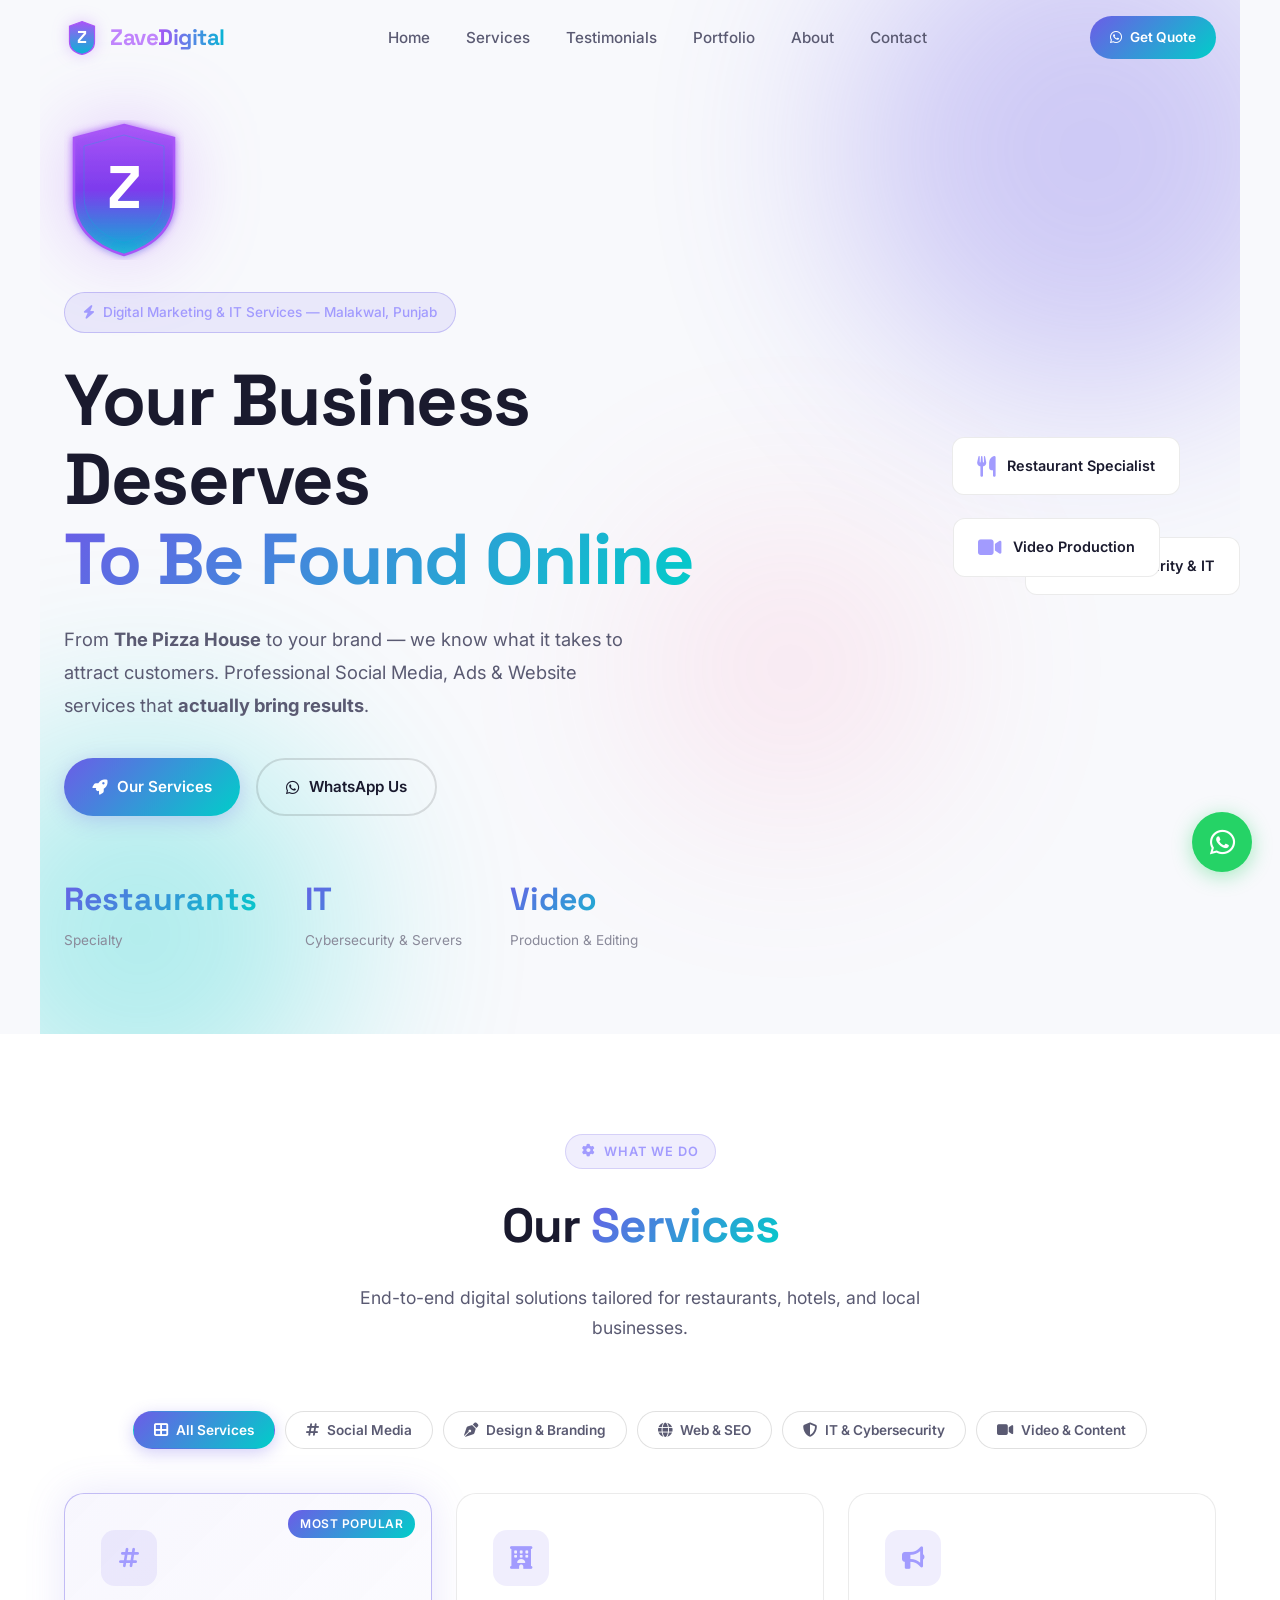
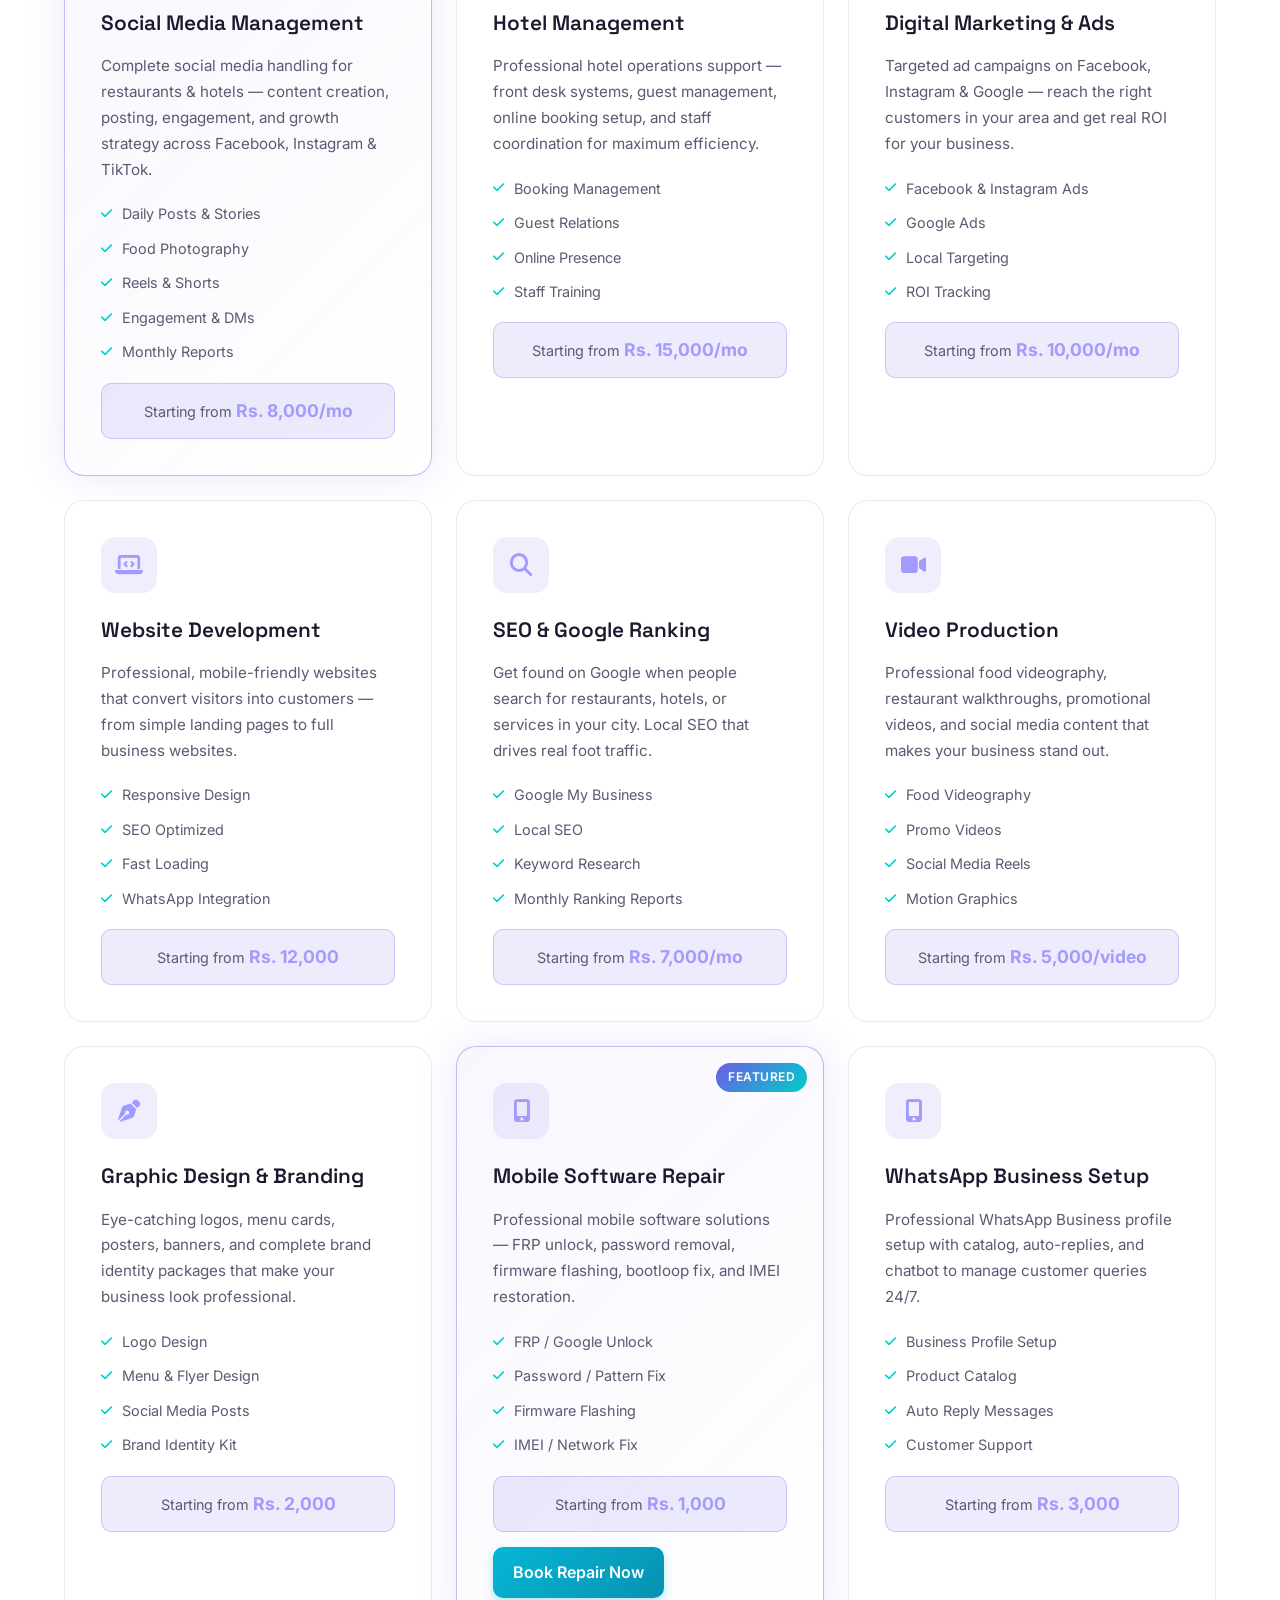
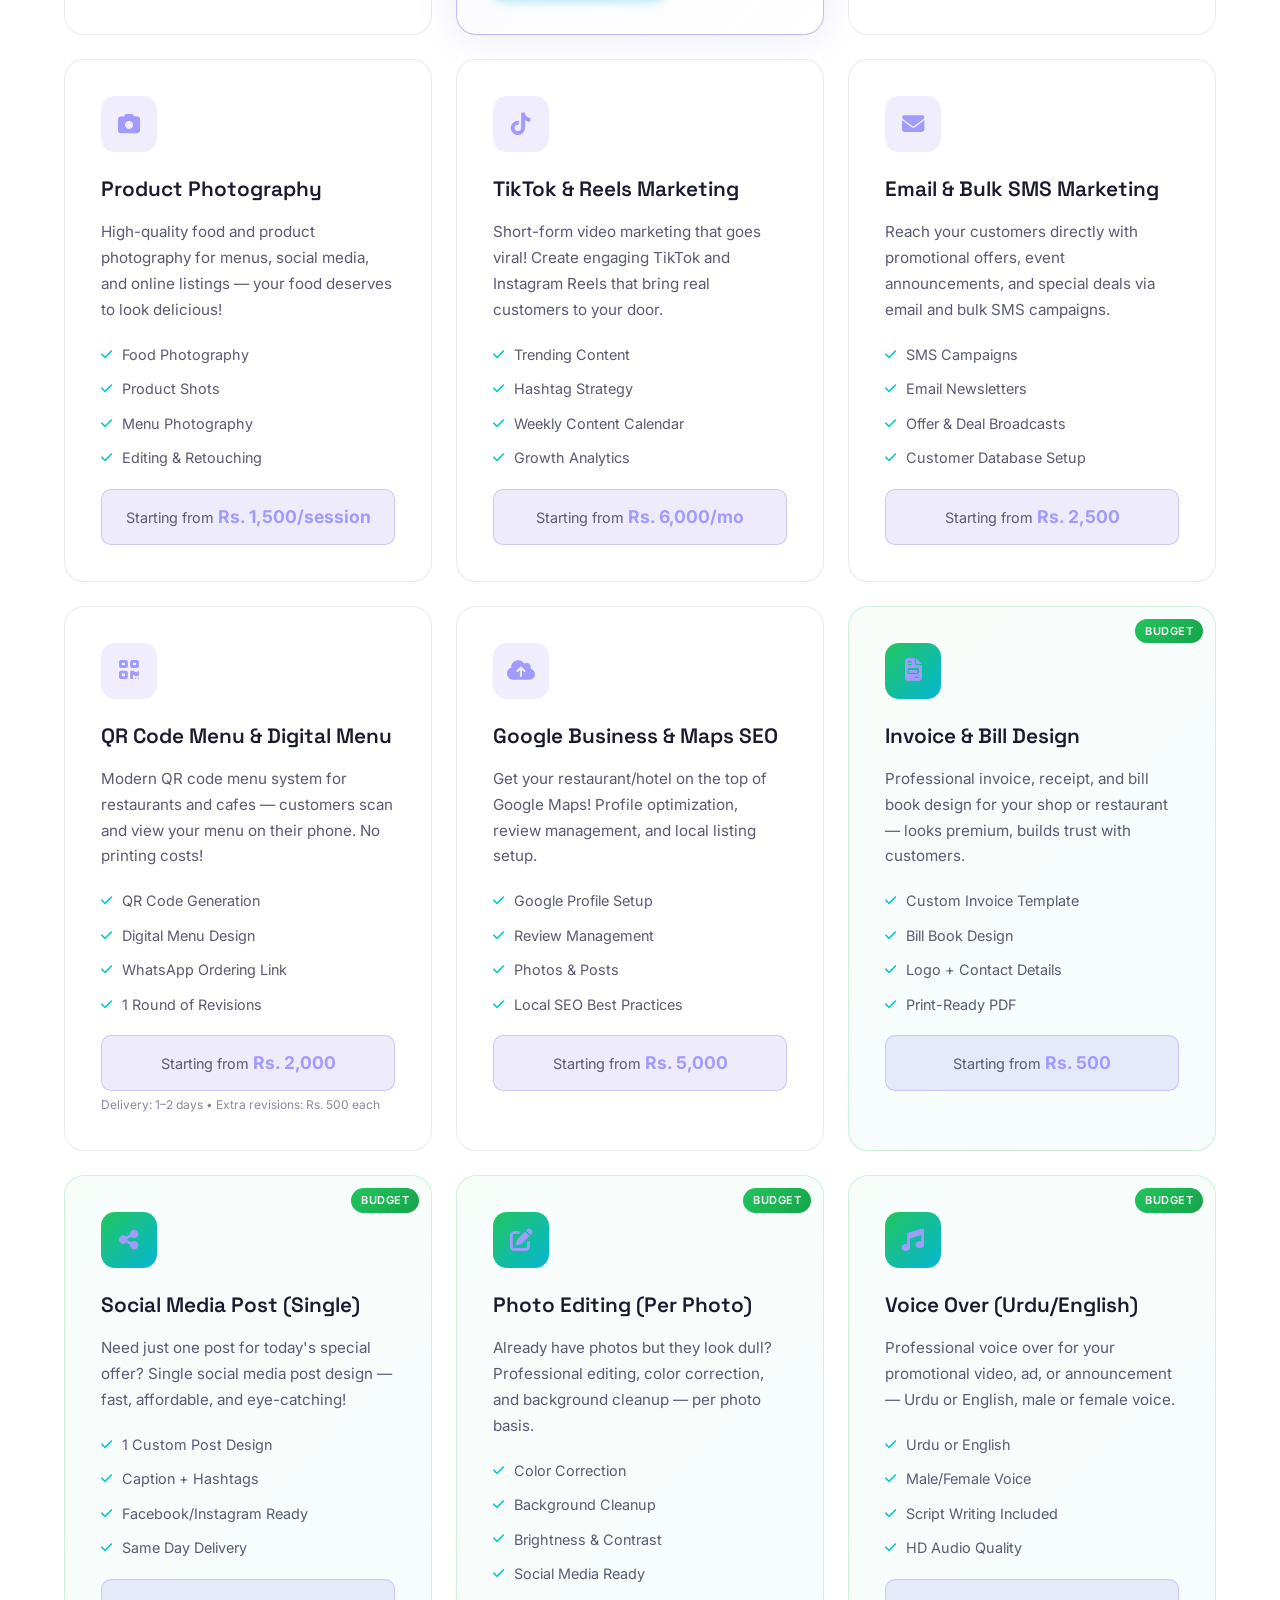
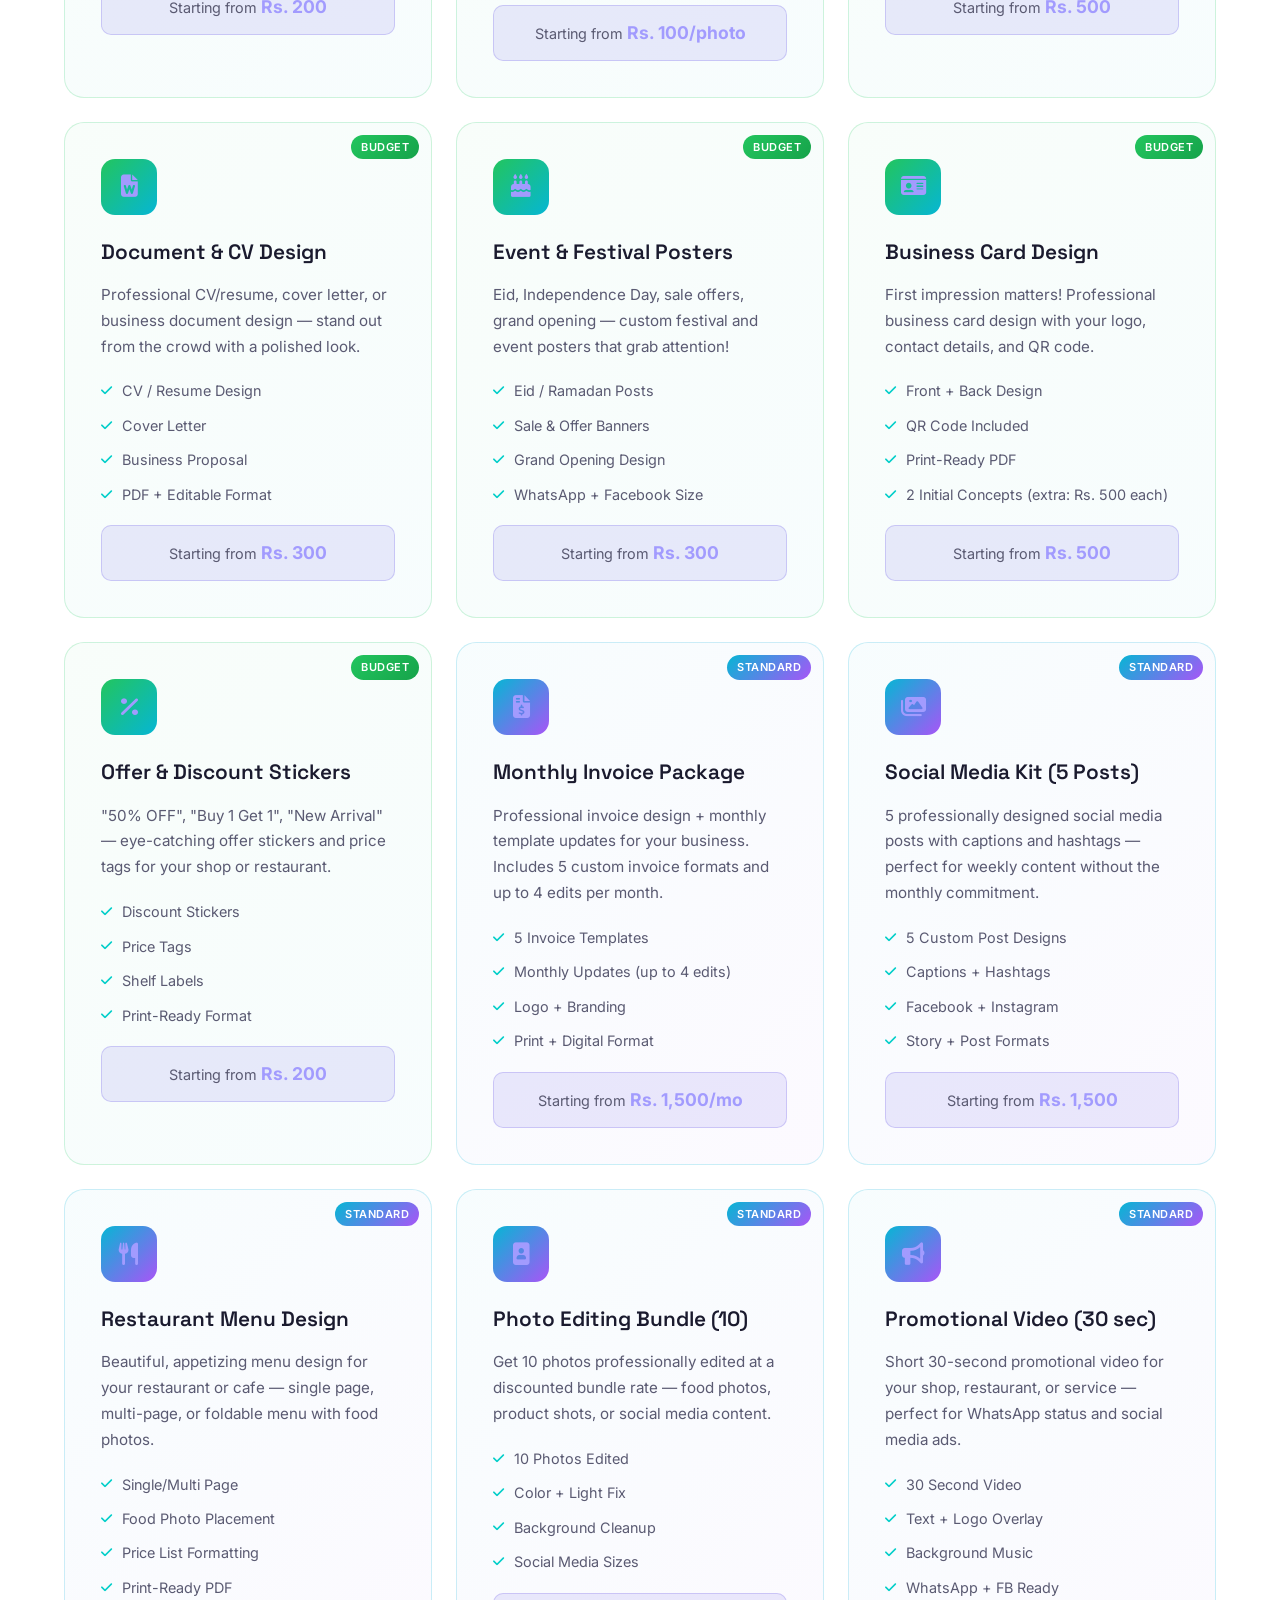
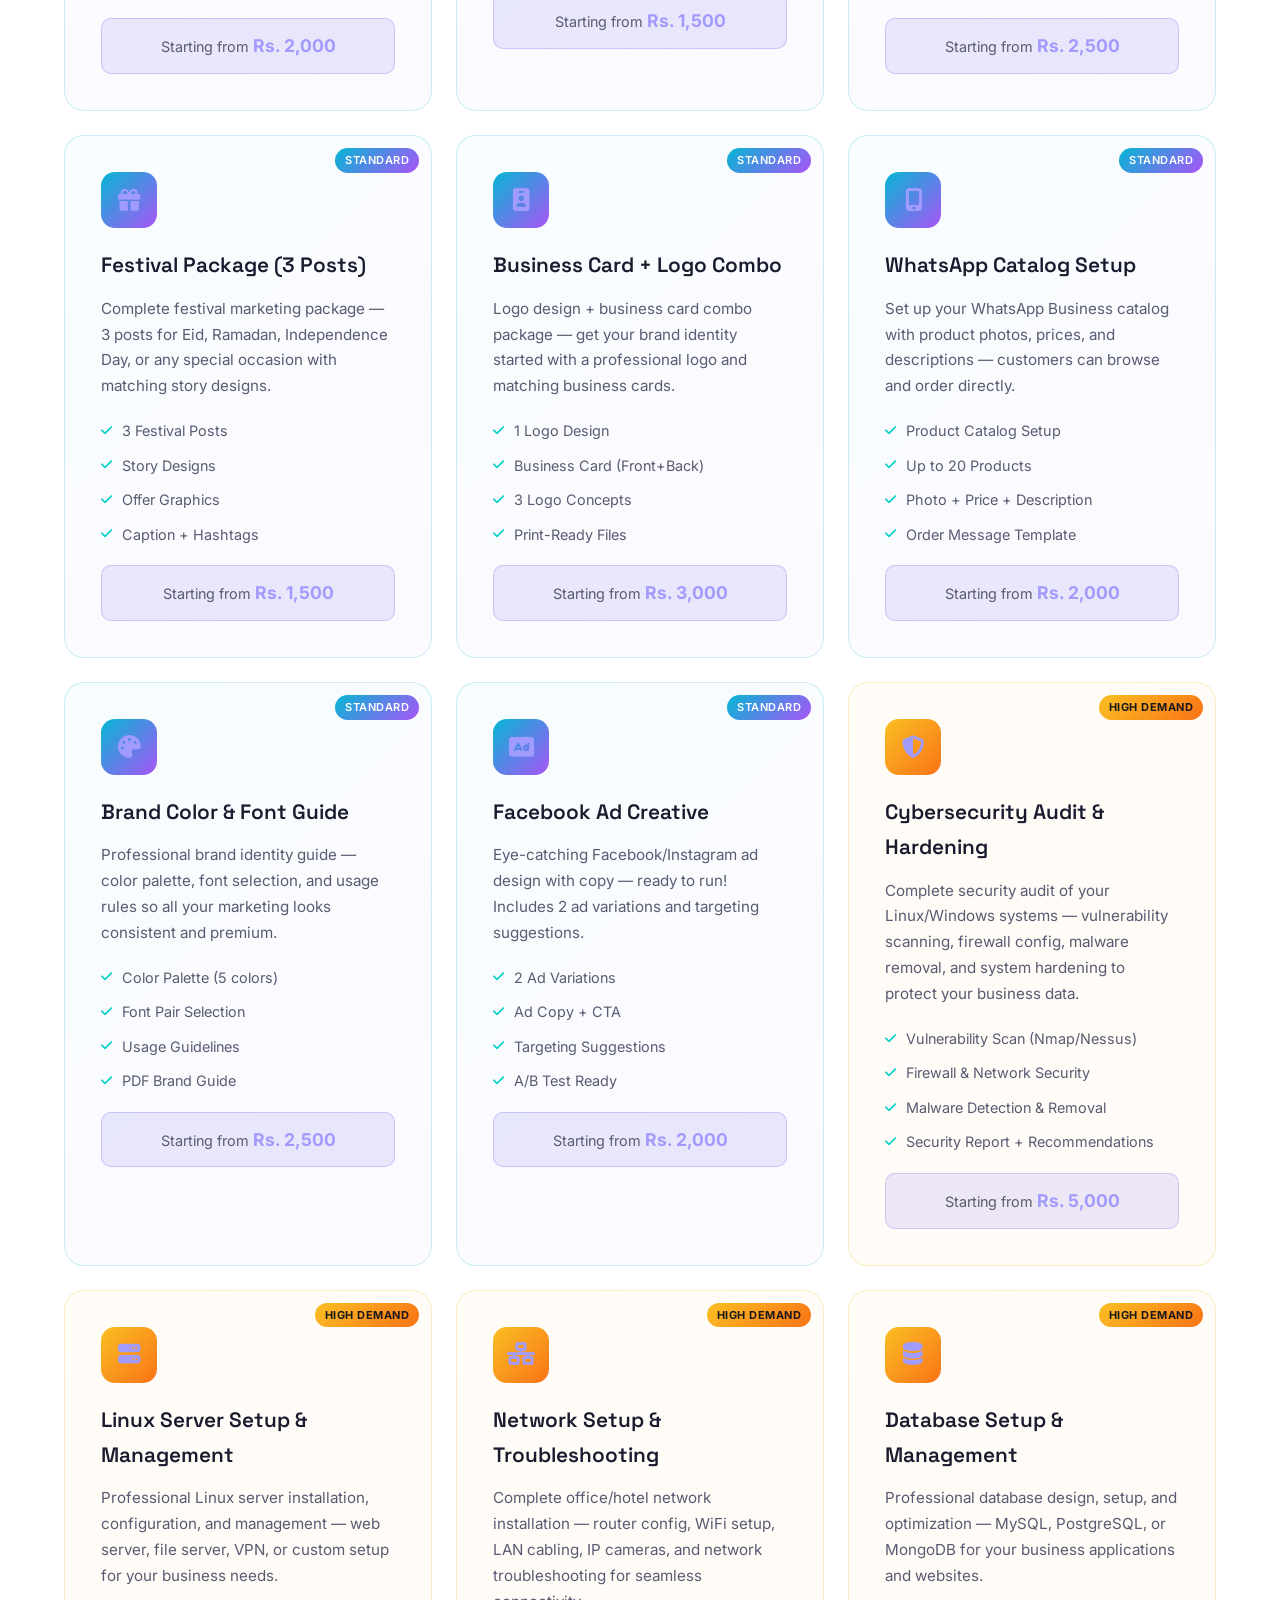
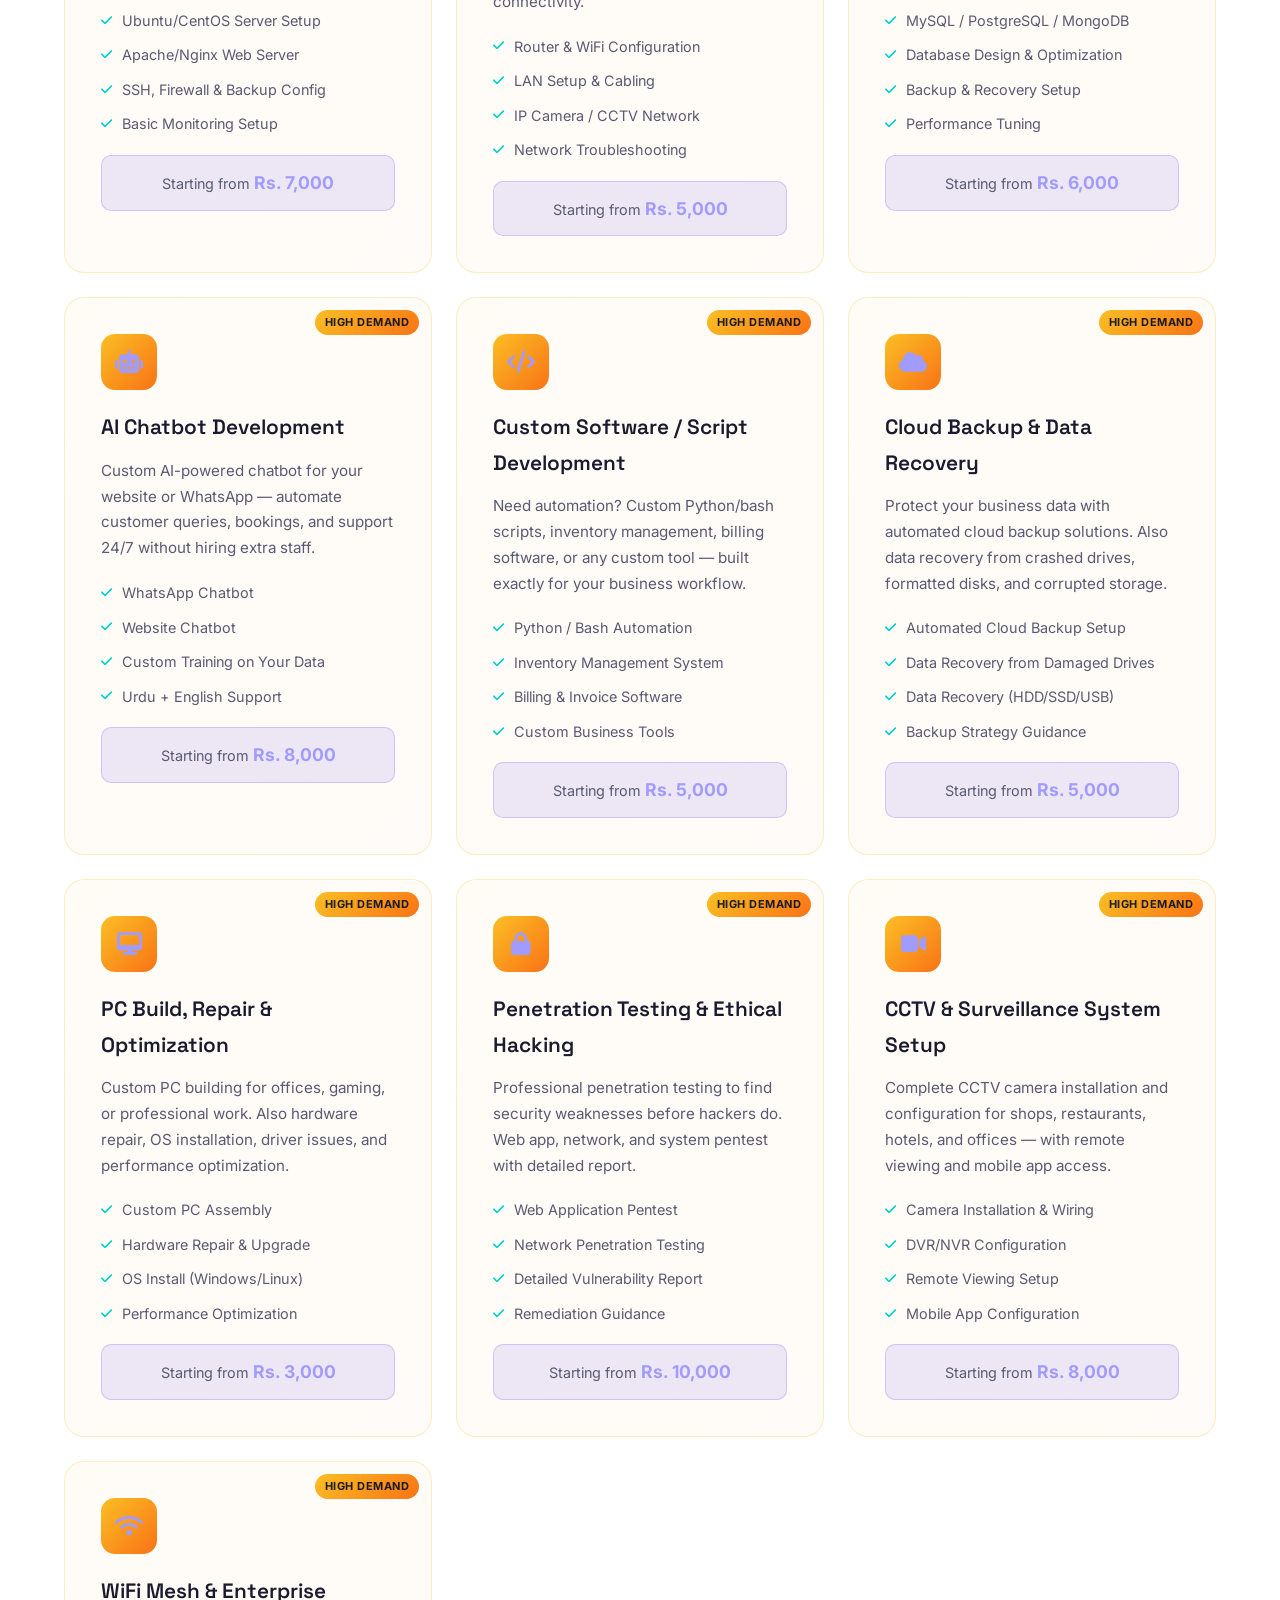
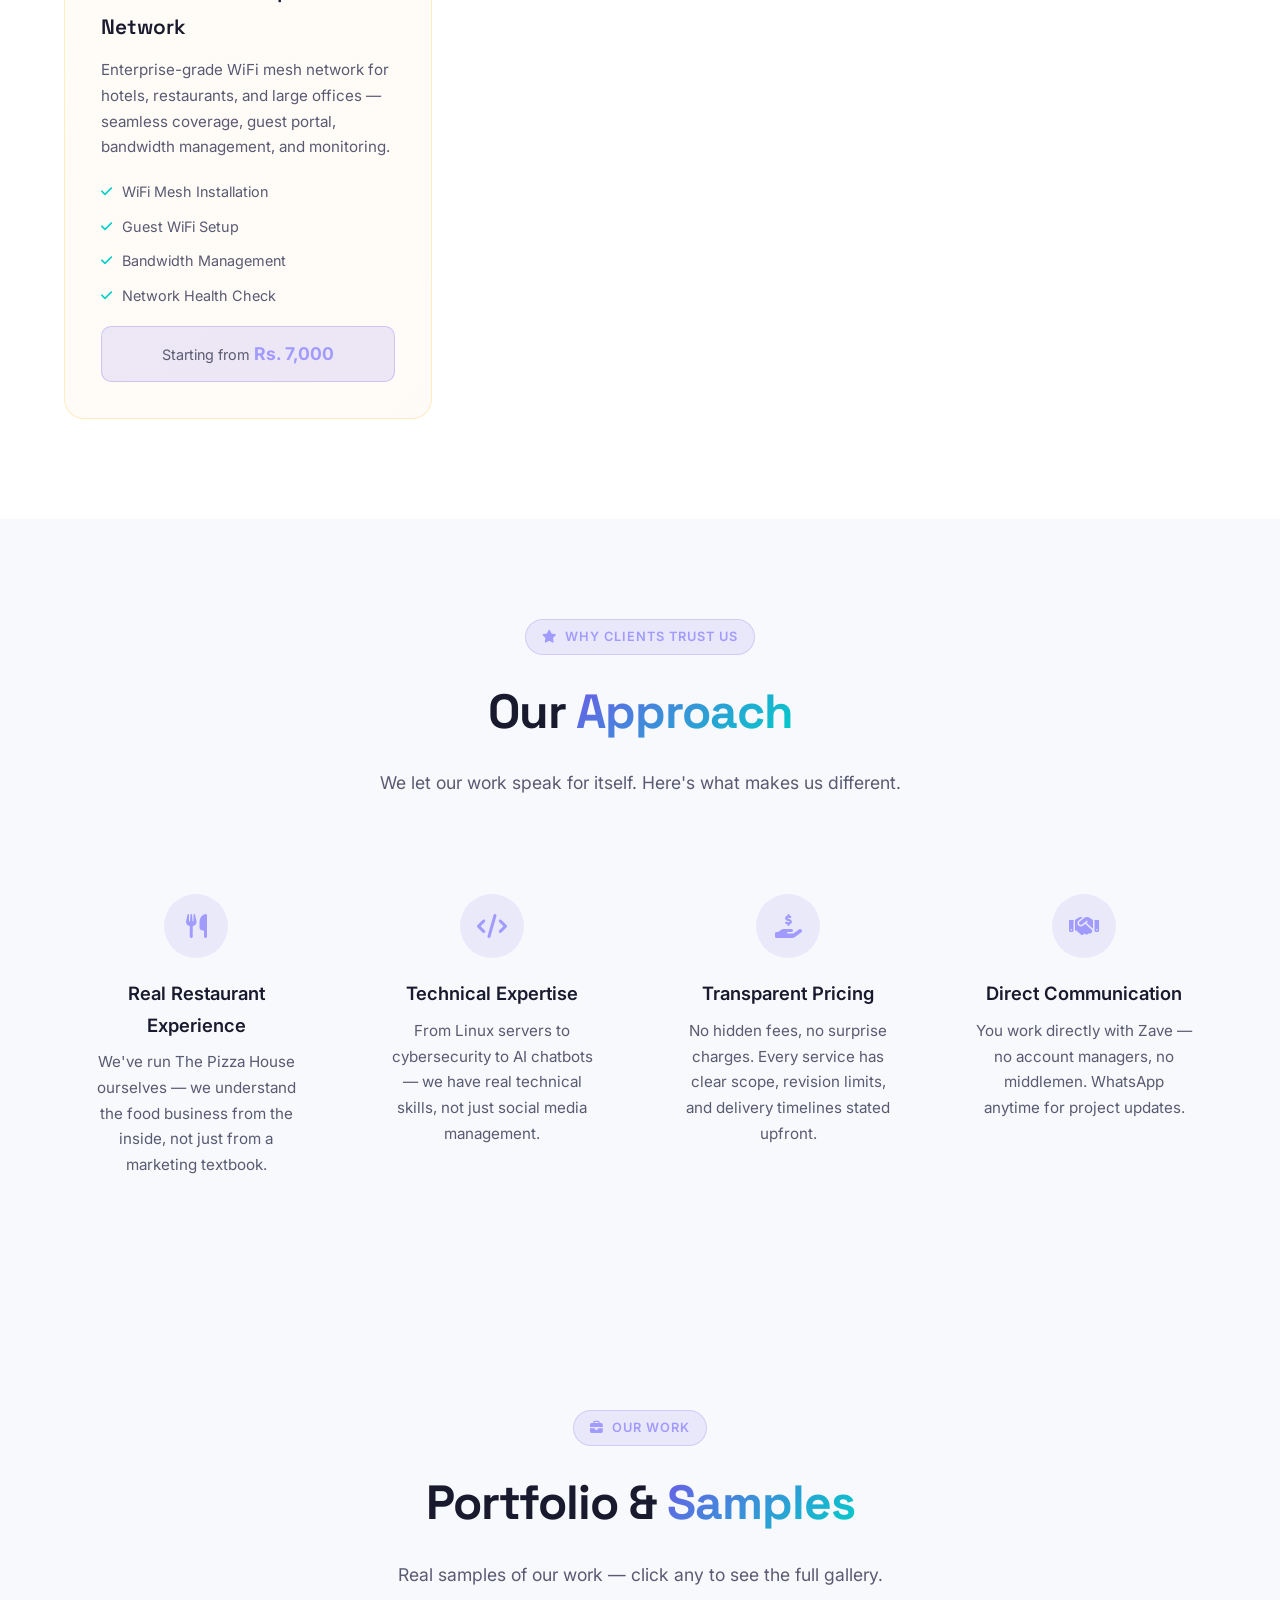
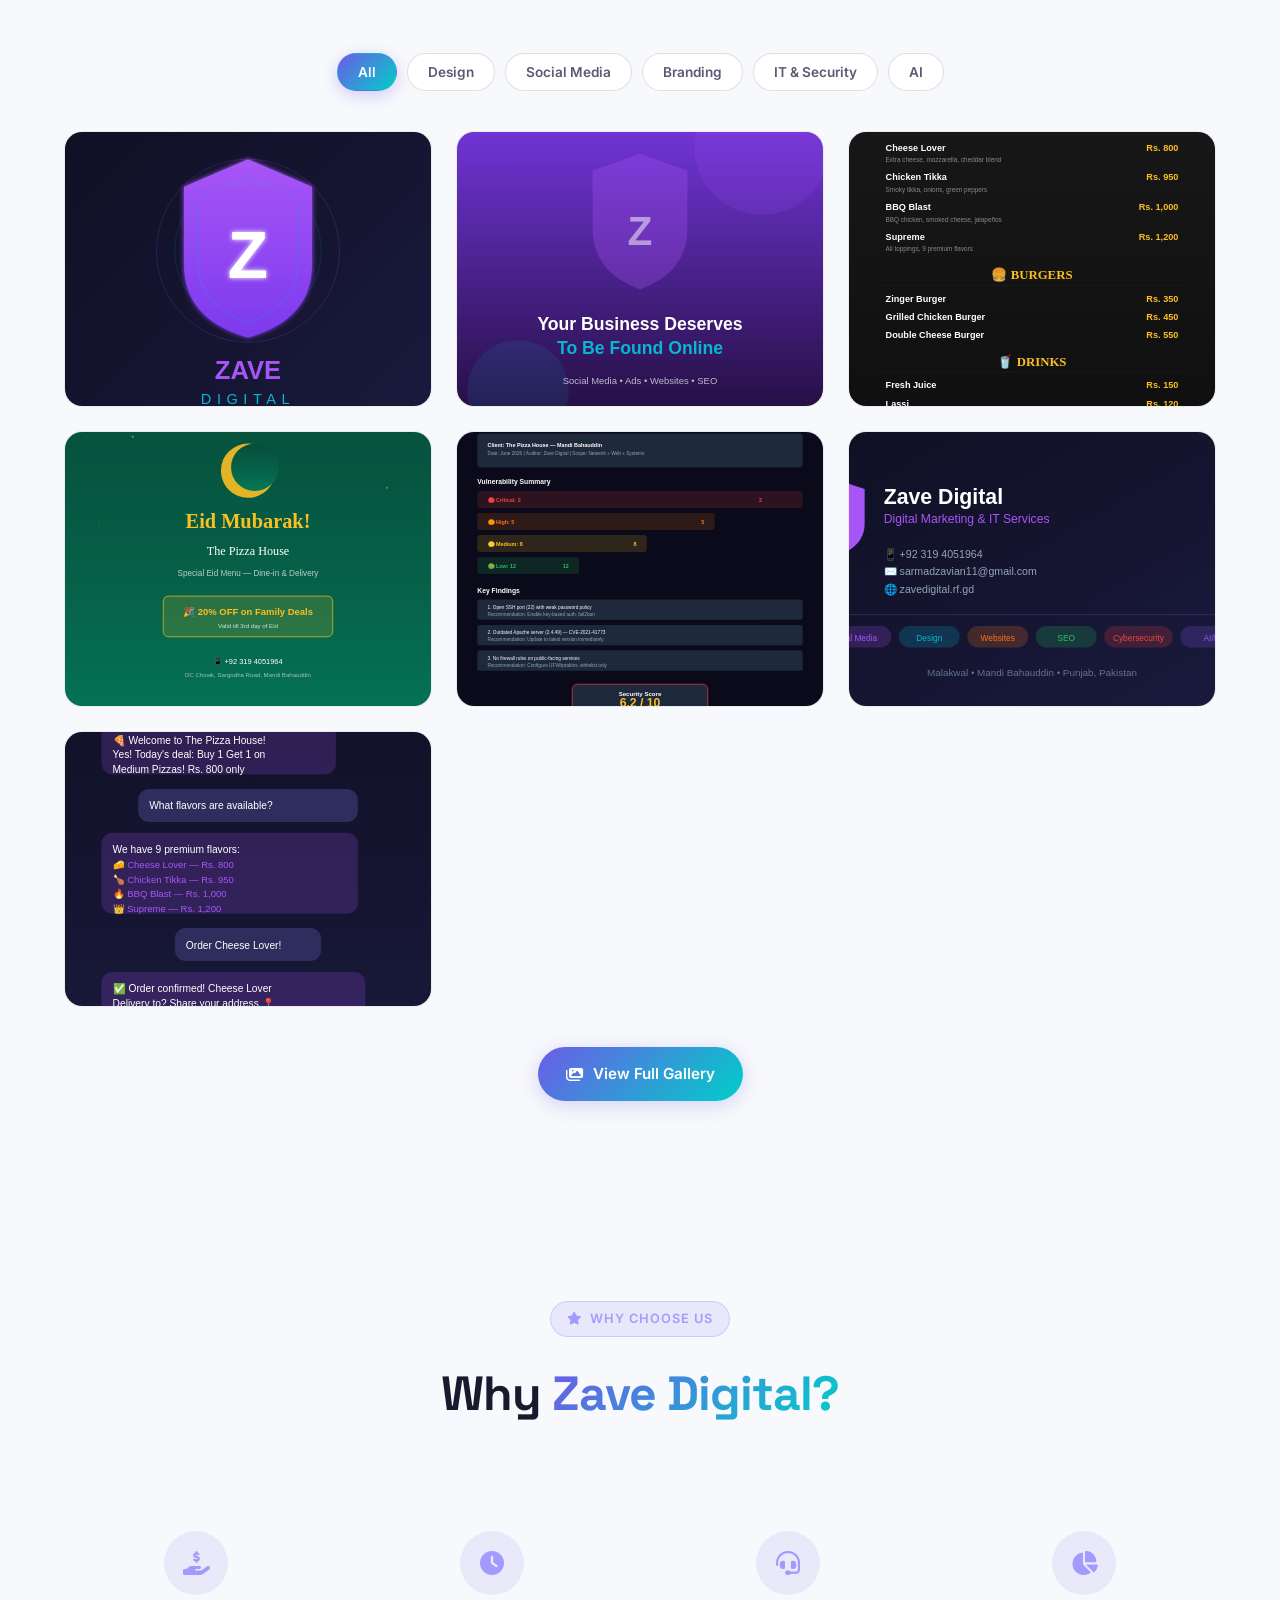
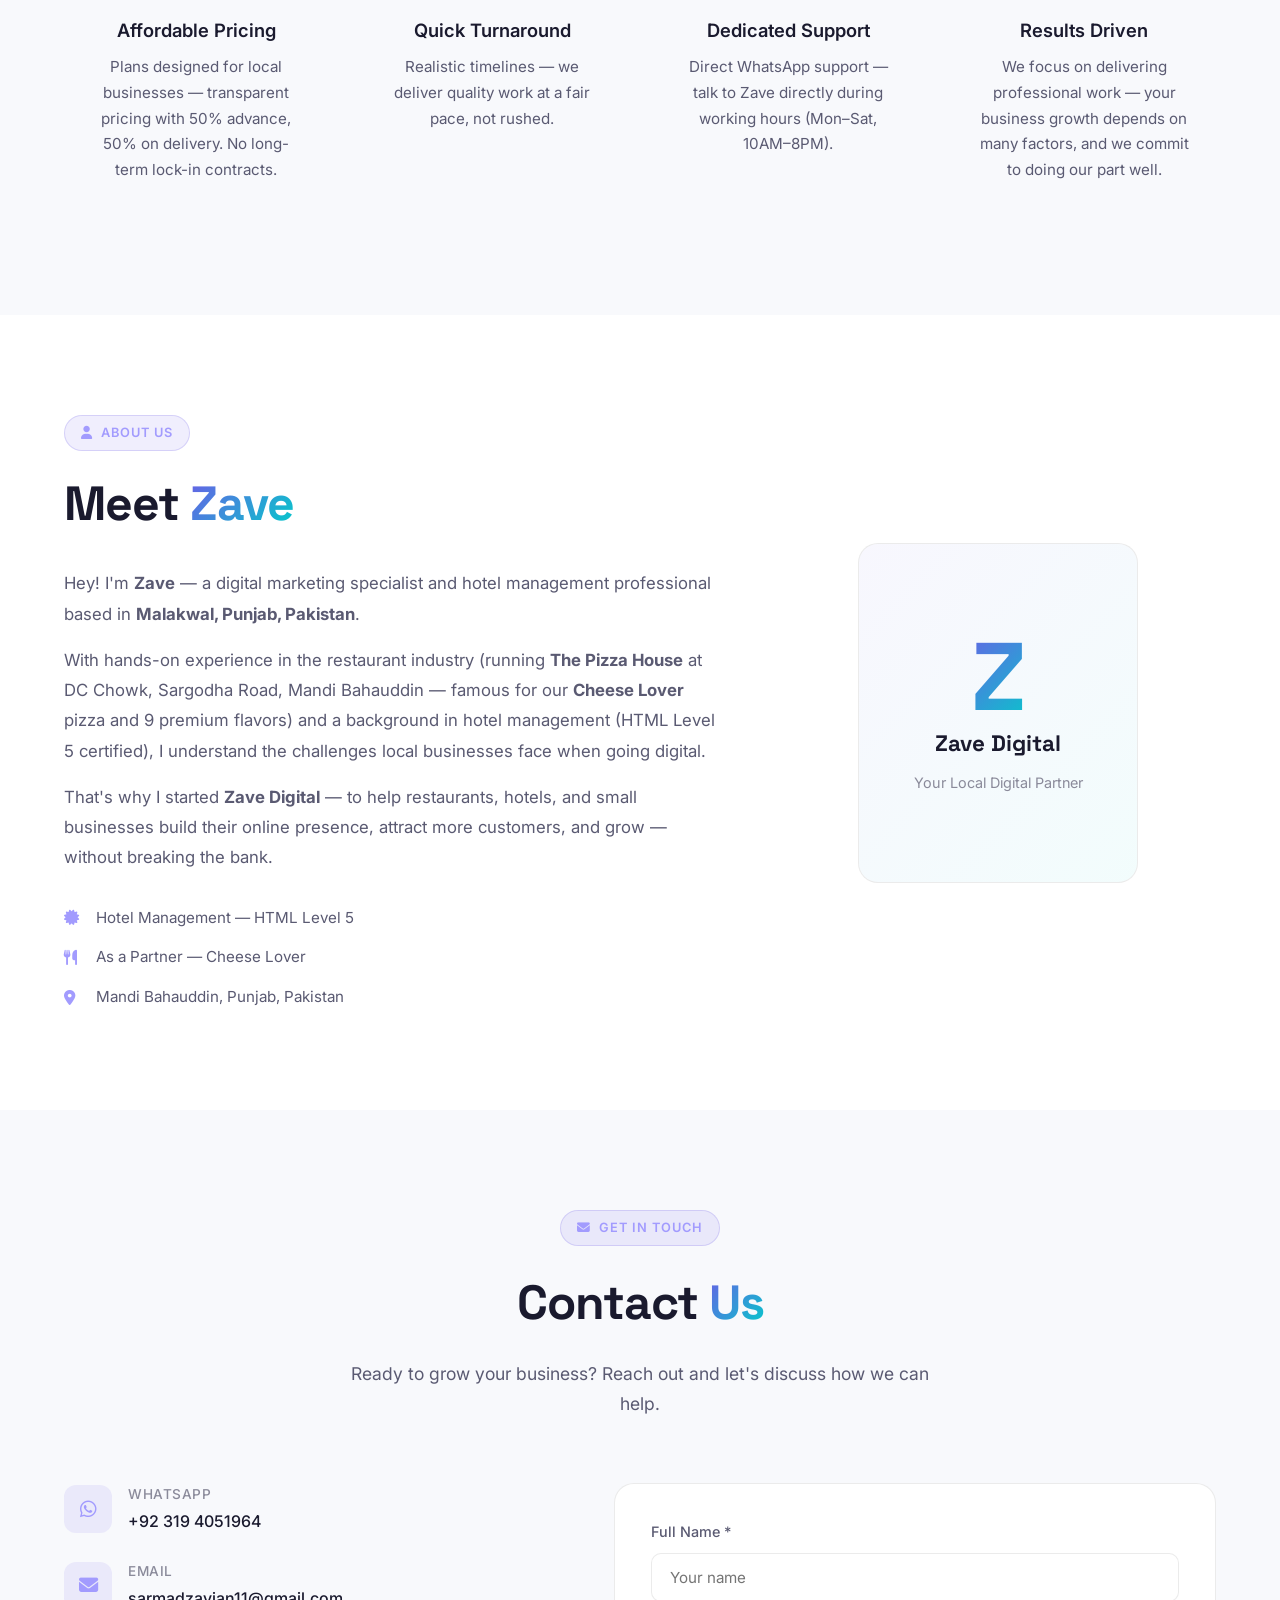
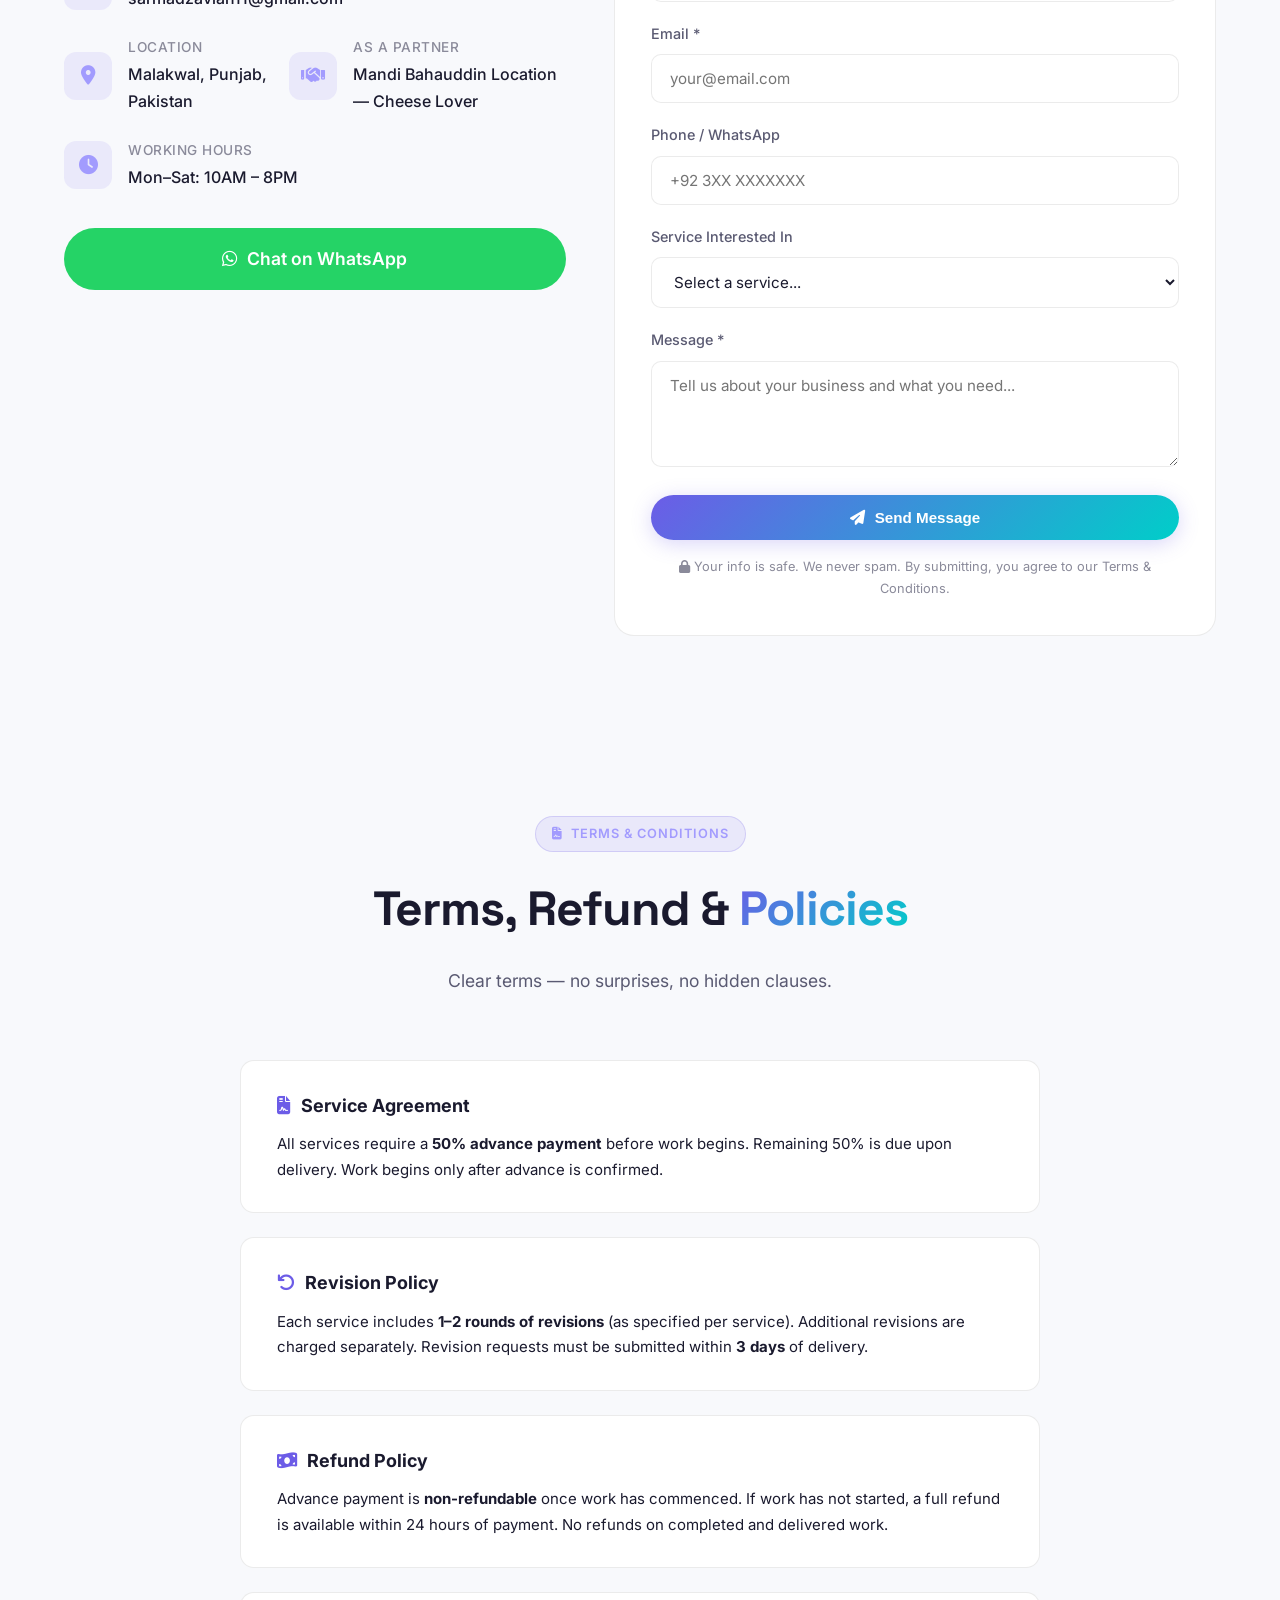
==== commit 71f707b9: "Update Mobile Repair card with better button" ====
--- a/index.html
+++ b/index.html
@@ -249,7 +249,8 @@
                         <li><i class="fas fa-check"></i> Firmware Flashing</li>
                         <li><i class="fas fa-check"></i> IMEI / Network Fix</li>
                     </ul>
-                    <div class="service-price">Starting from <strong>Rs. 1,000</strong></div>
+    <div class="service-price">Starting from <strong>Rs. 1,000</strong></div>
+                    <a href="https://wa.me/923194051964?text=Hi%20Zave!%20I%27m%20interested%20in%20Mobile%20Software%20Repair%20services." class="service-btn" style="display:inline-block; margin-top:15px; padding:12px 20px; background:linear-gradient(135deg, #06b6d4, #0891b2); color:white; border-radius:10px; text-decoration:none; font-weight:600; text-align:center; box-shadow:0 4px 10px rgba(6,182,212,0.3);">Book Repair Now</a>
                     <span class="service-tag">Featured</span>
                 </div>
 
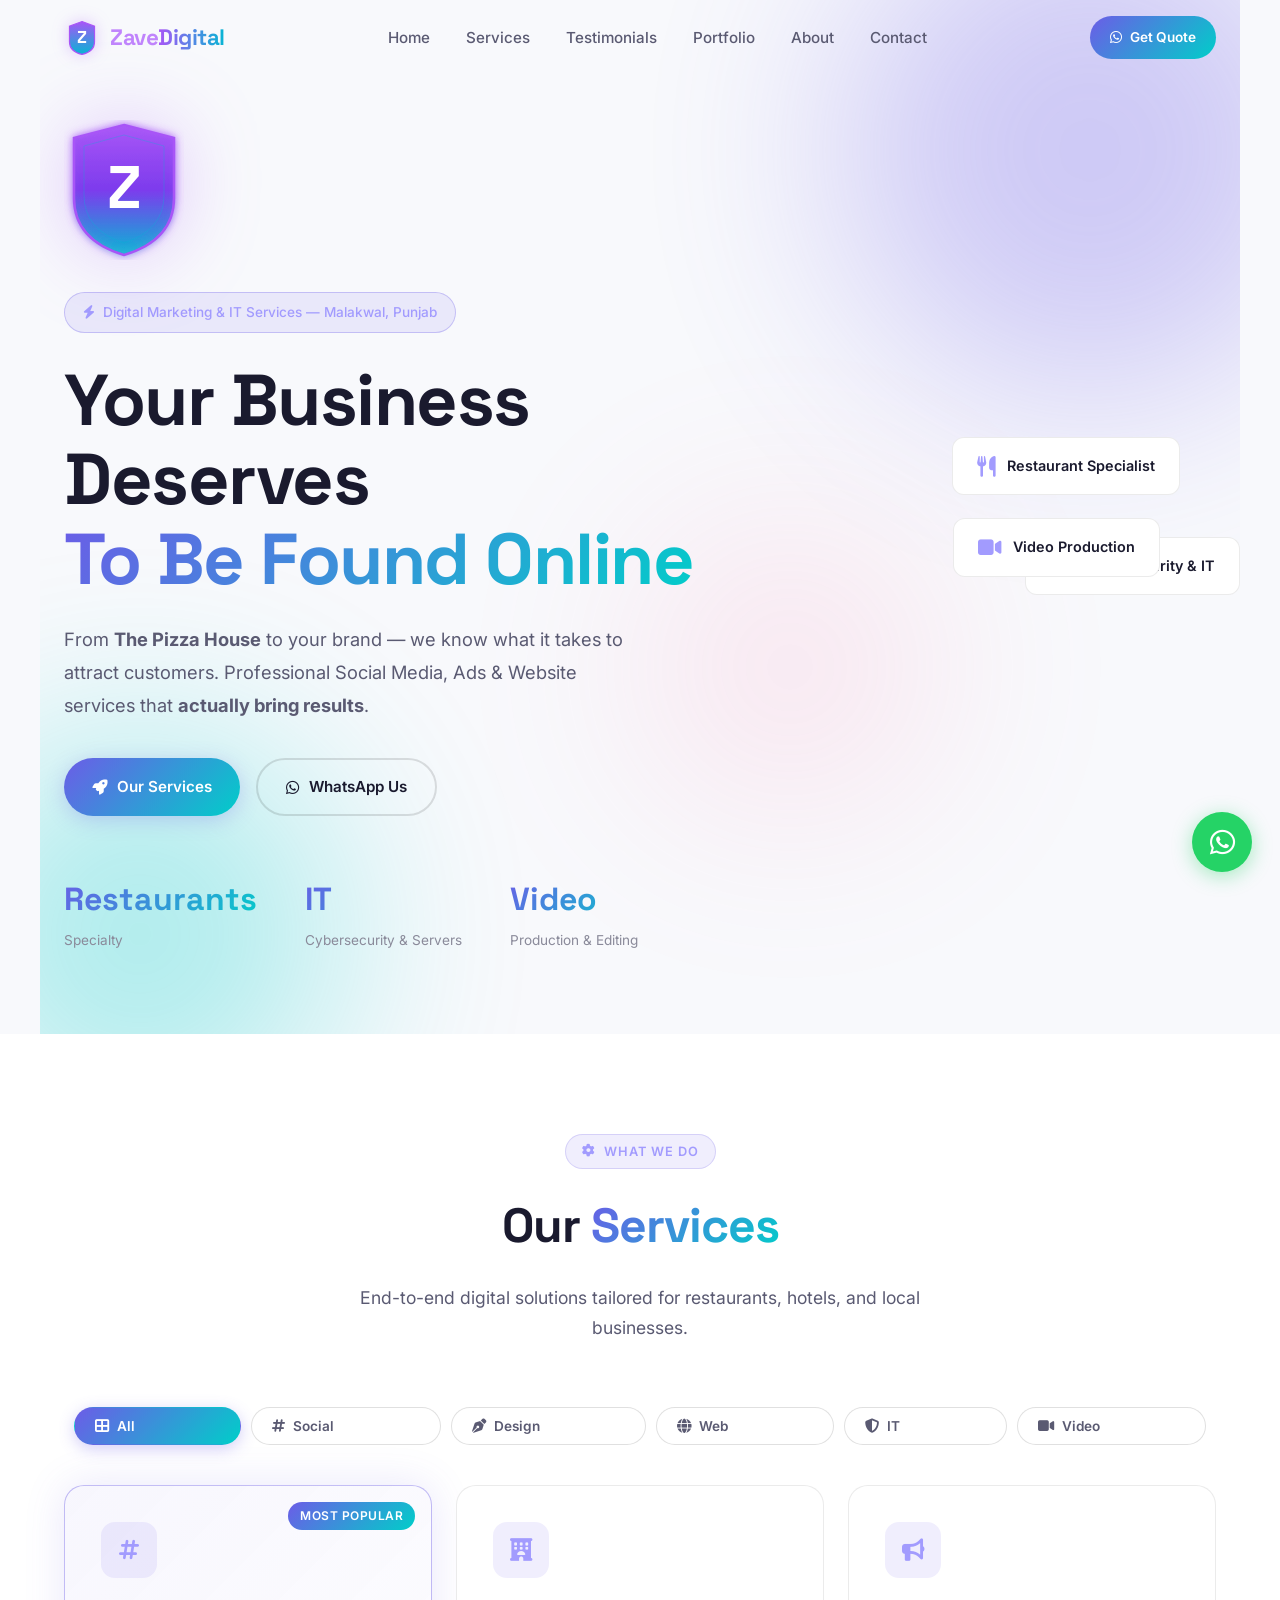
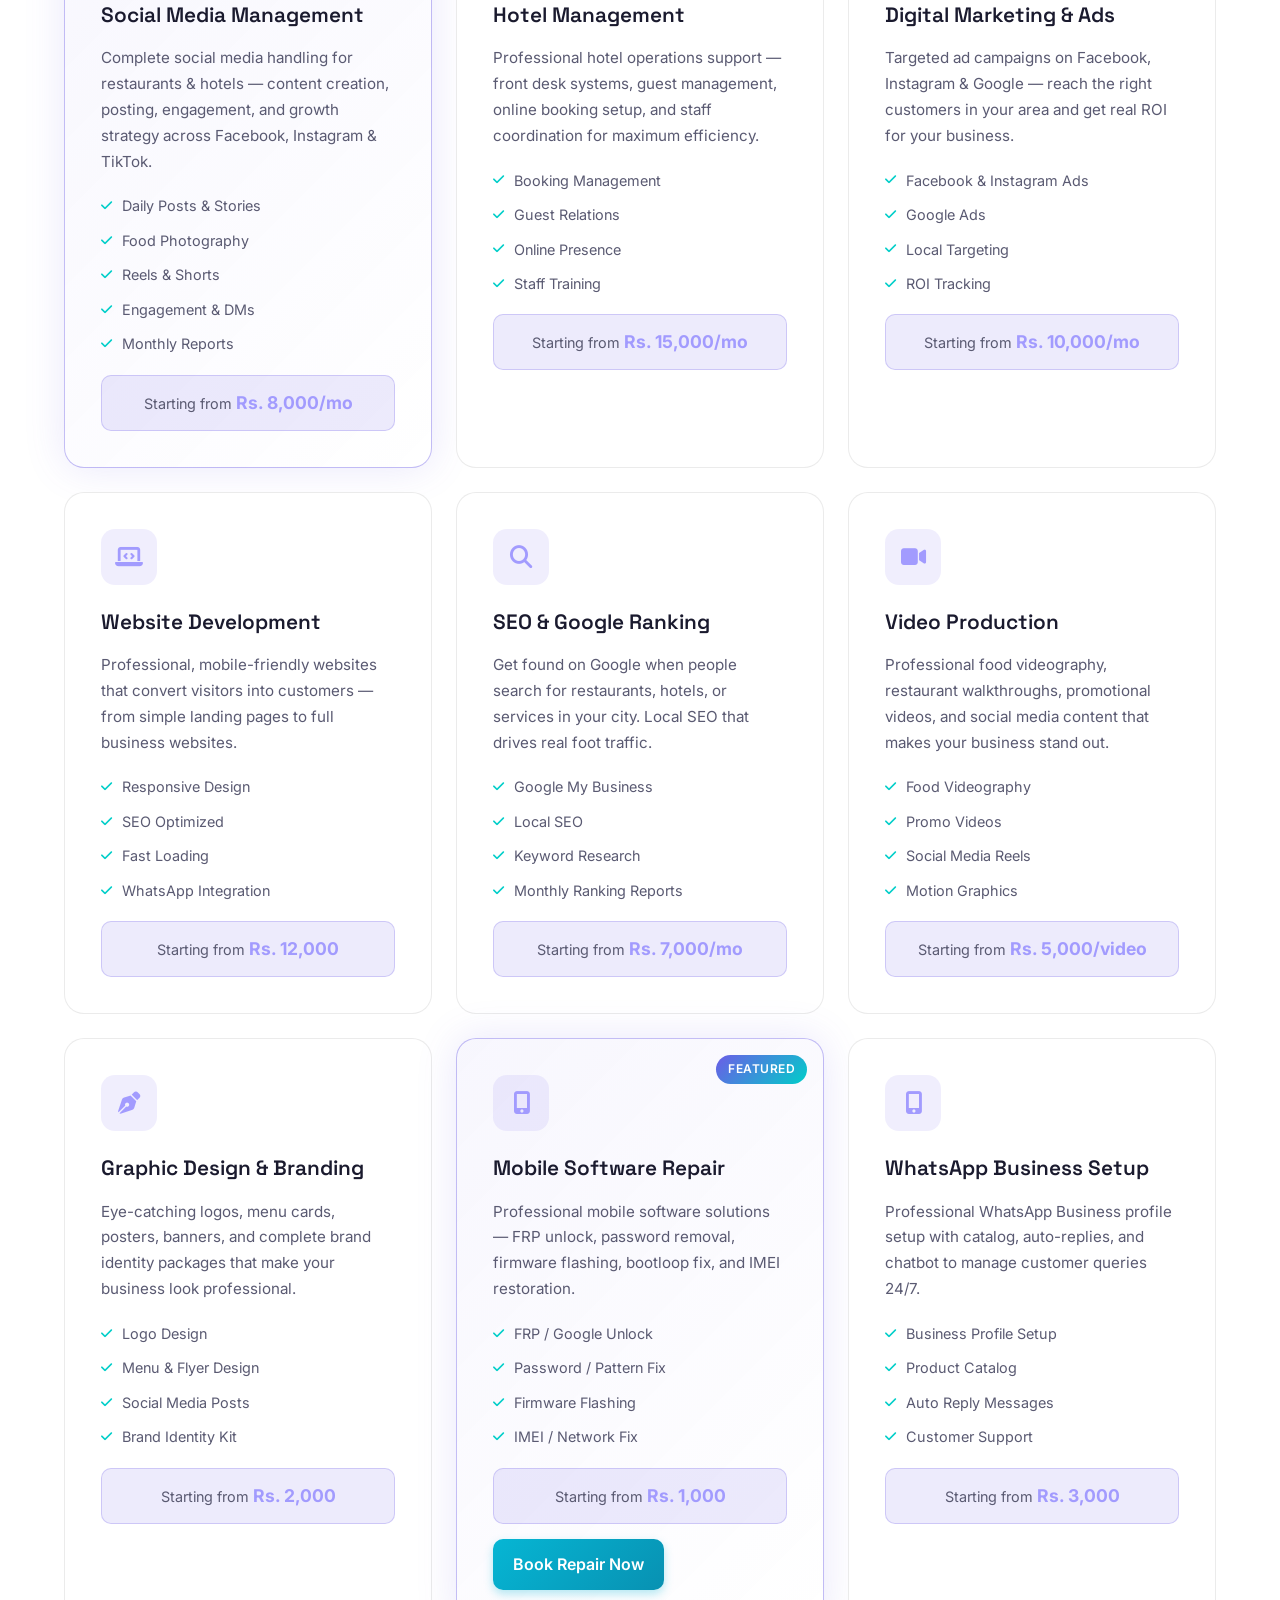
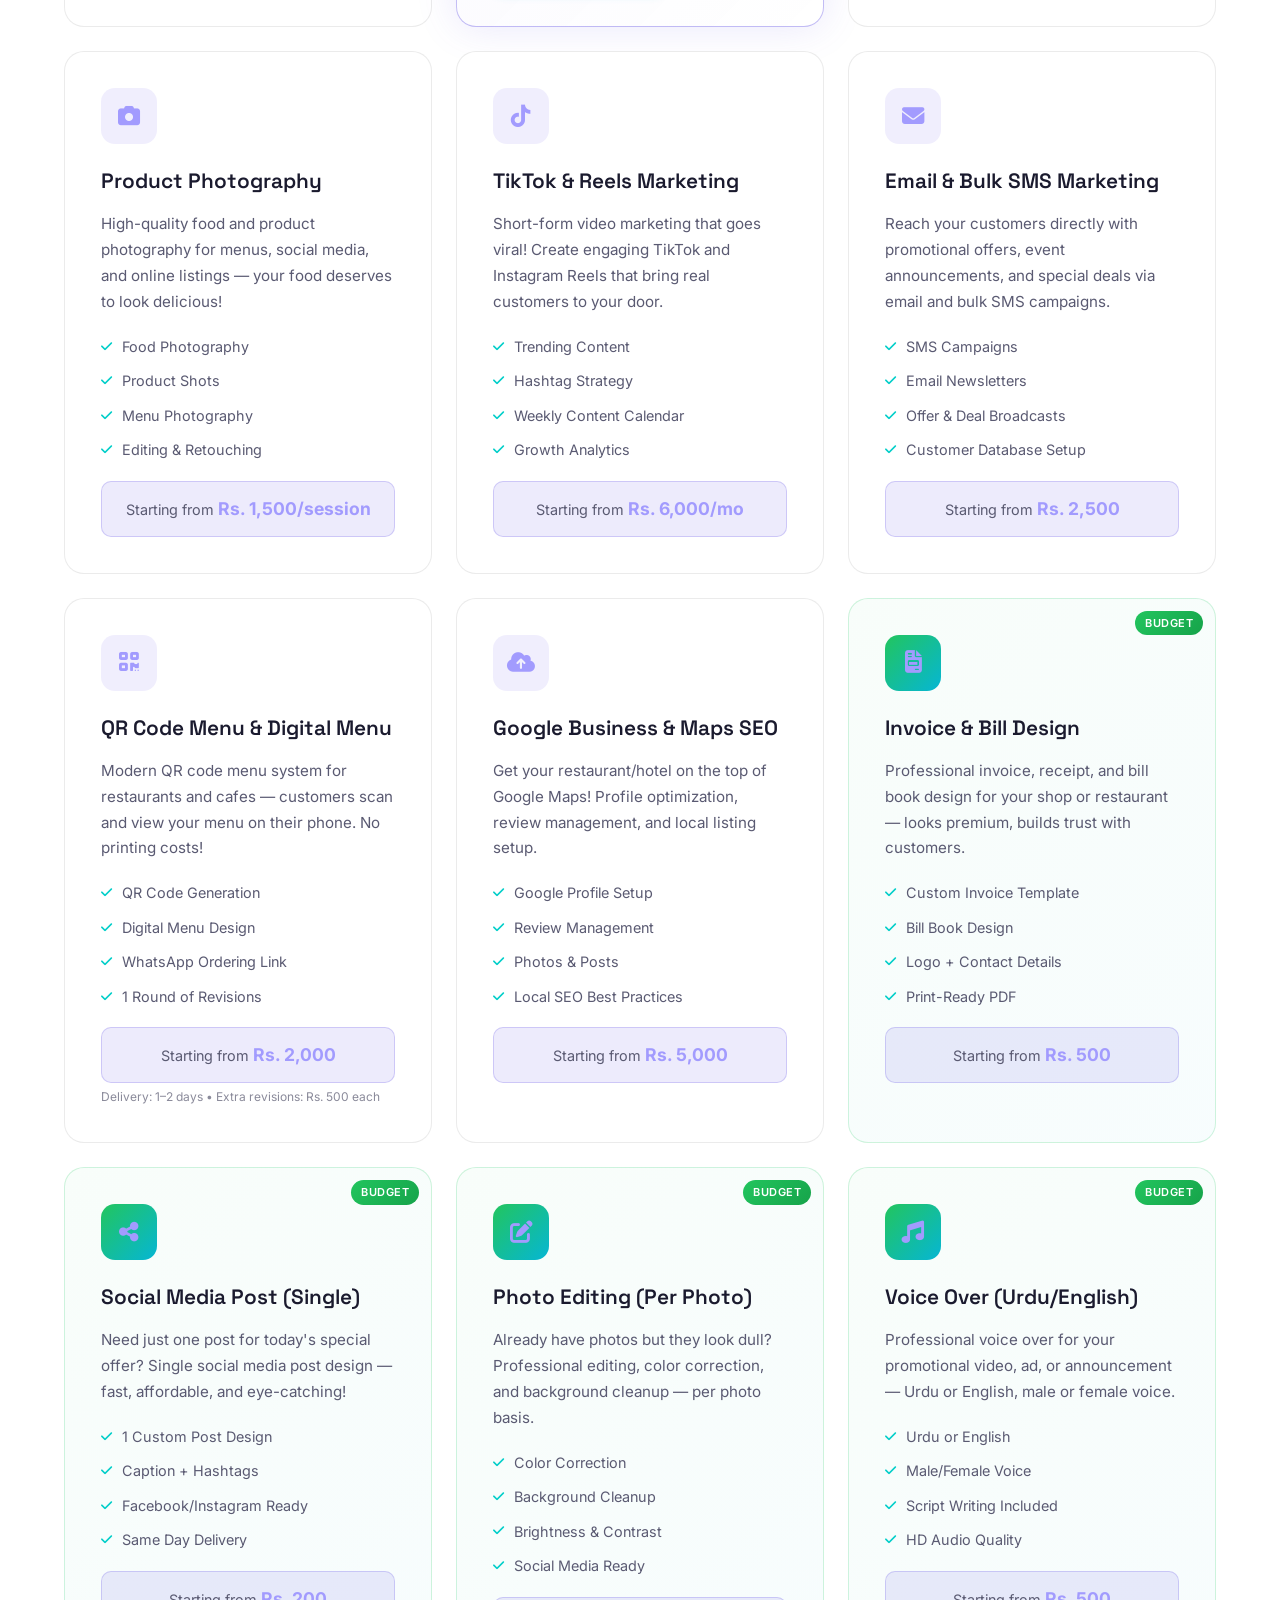
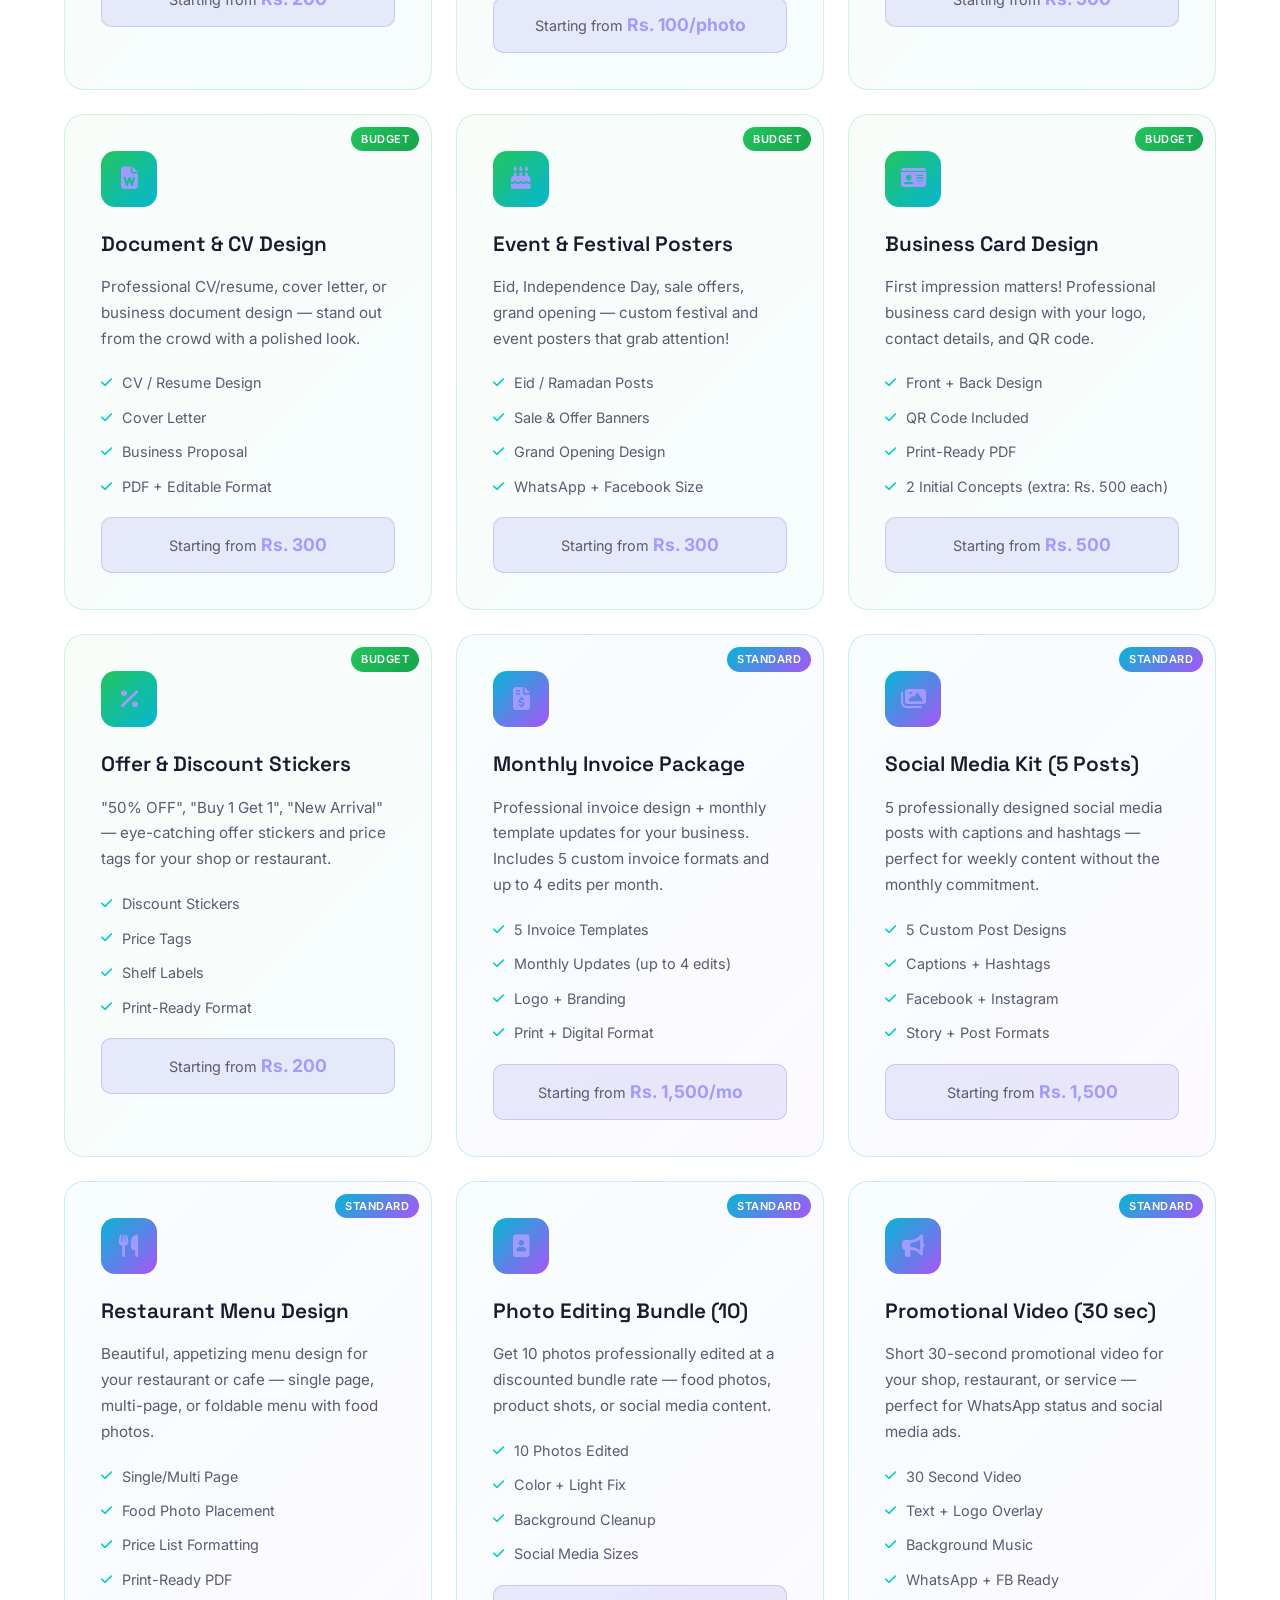
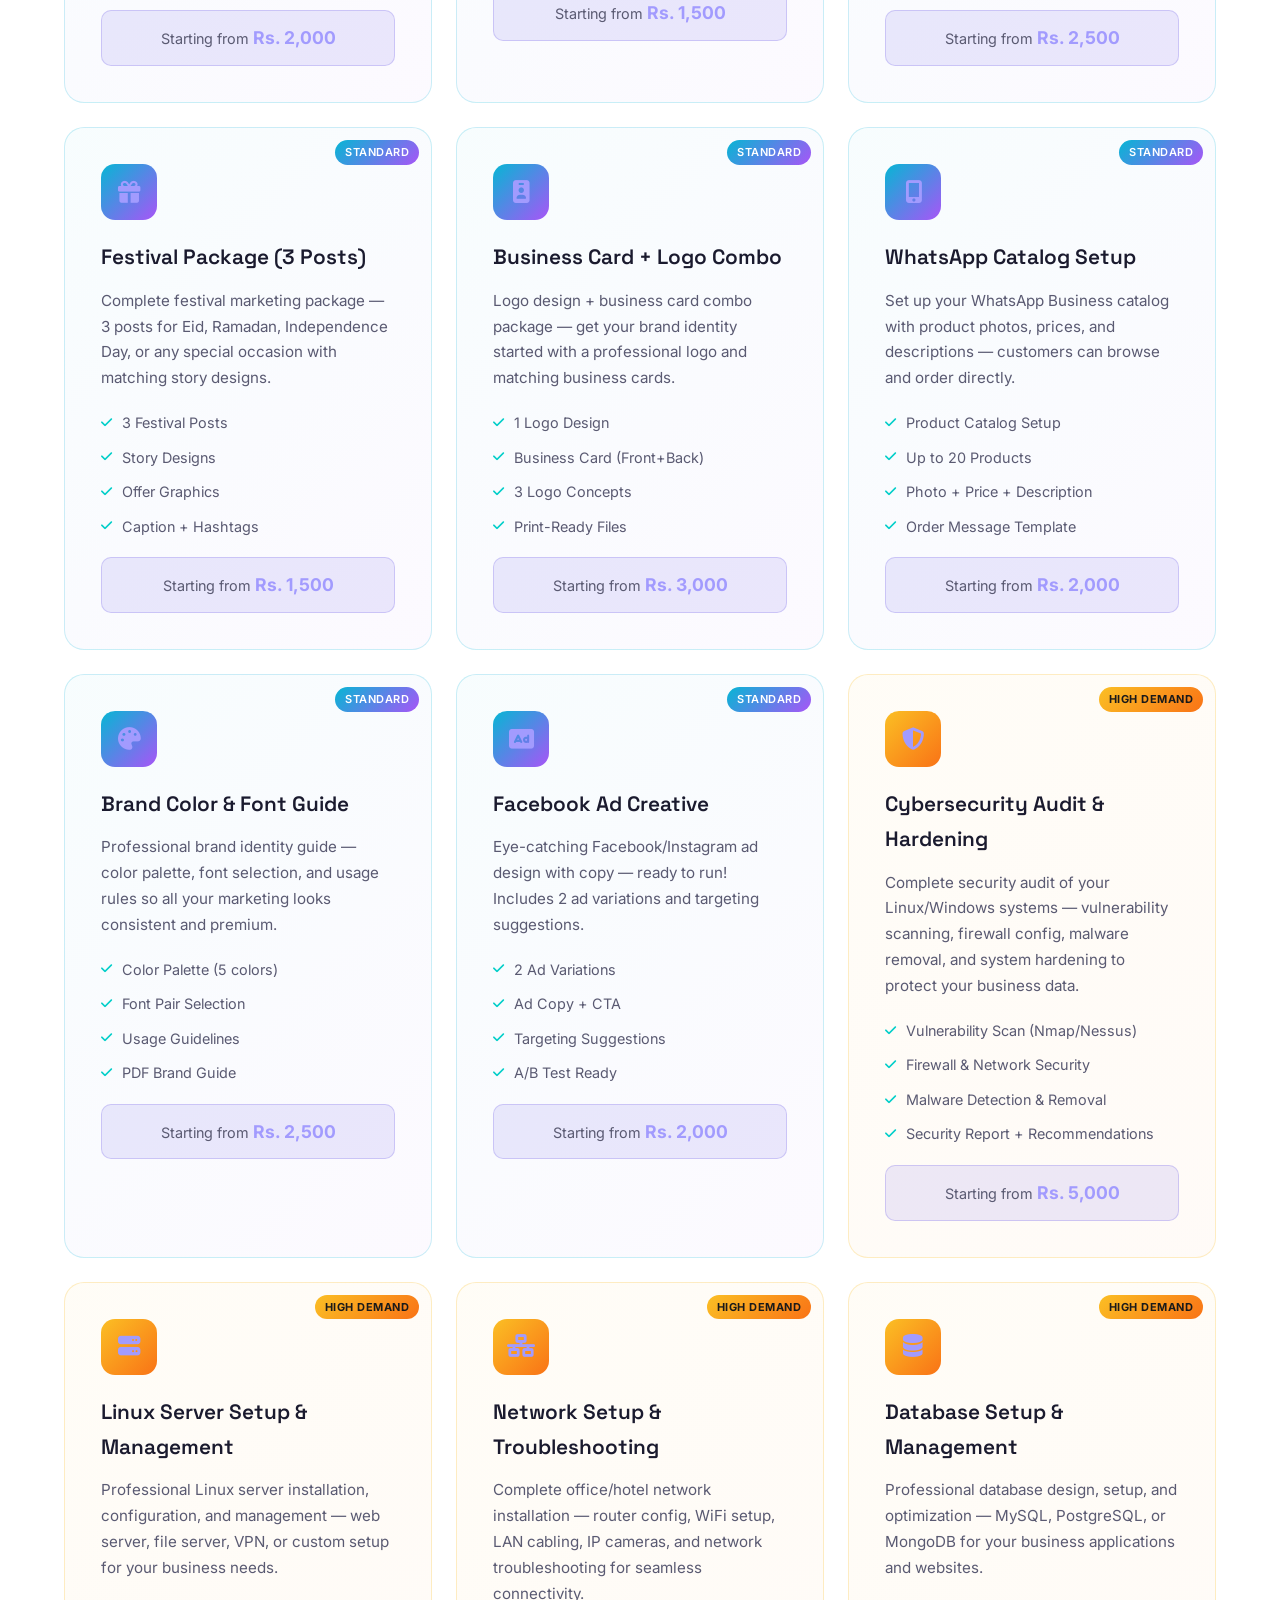
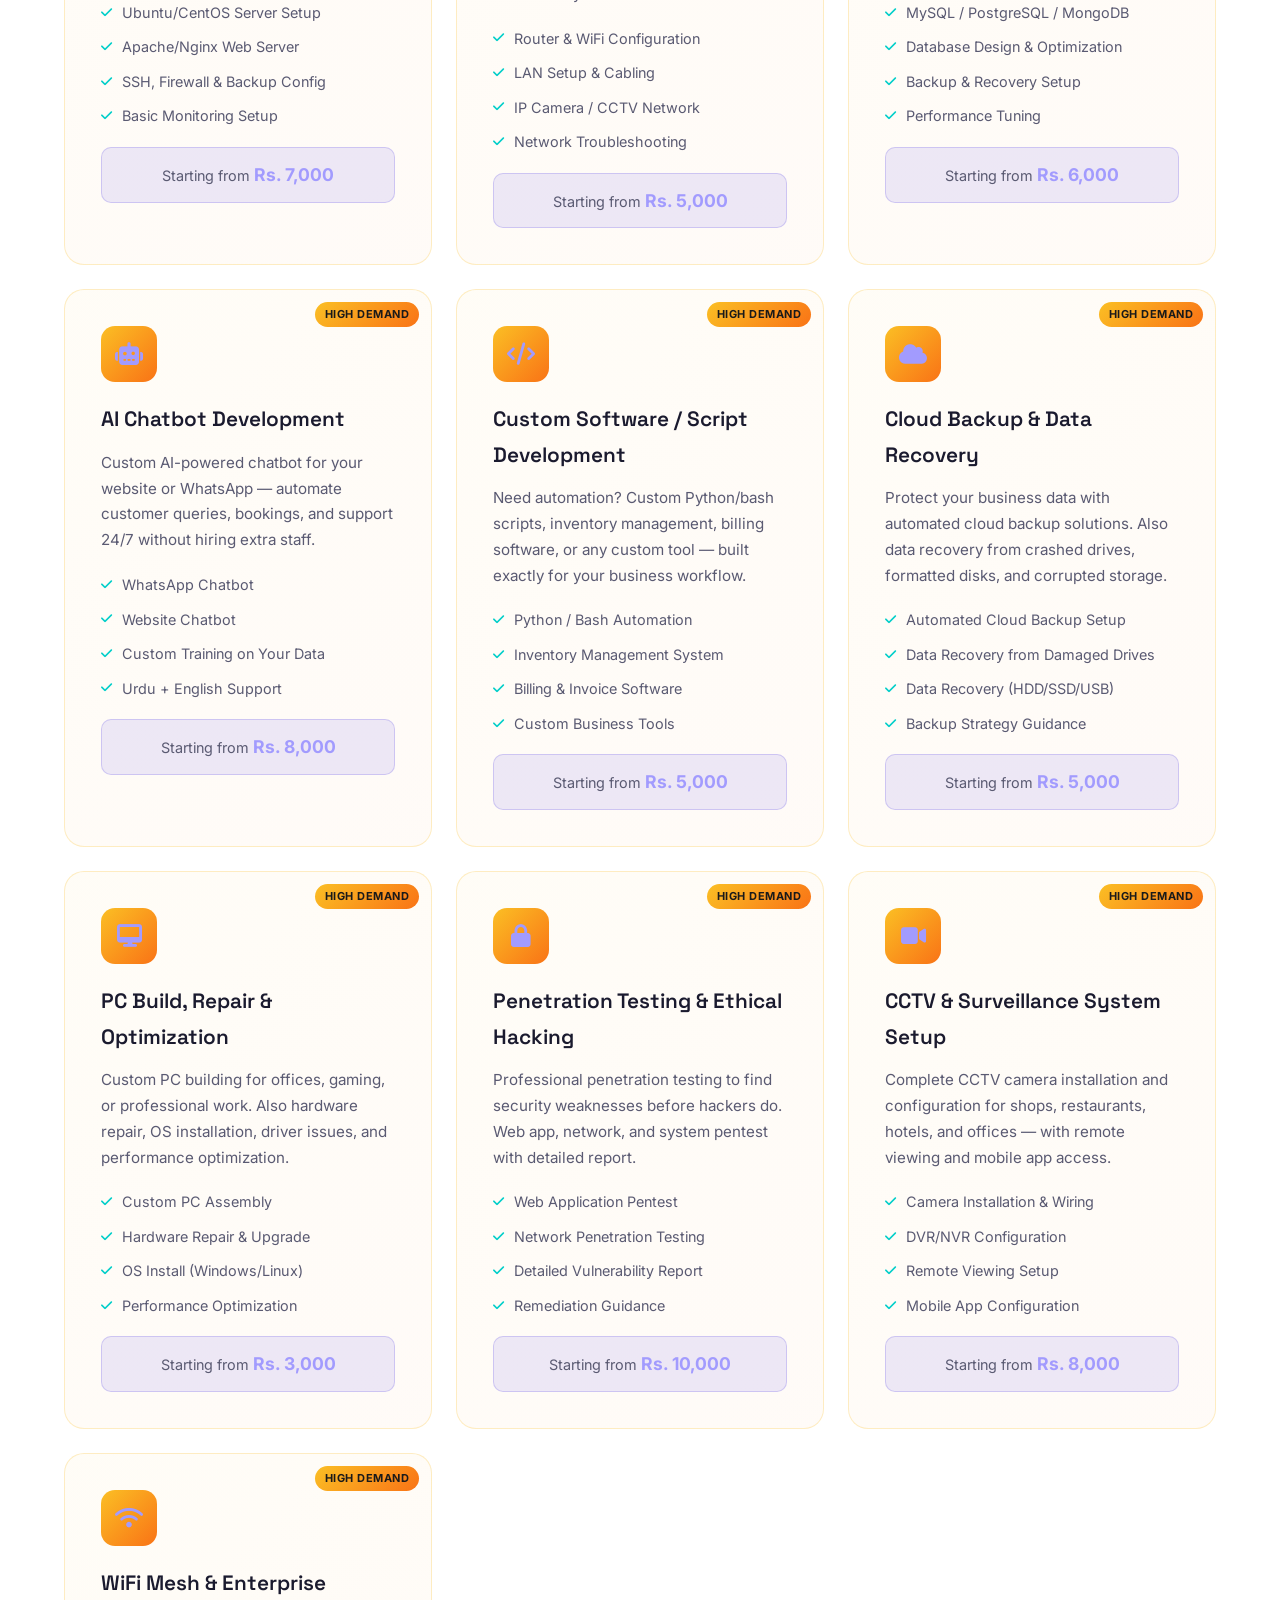
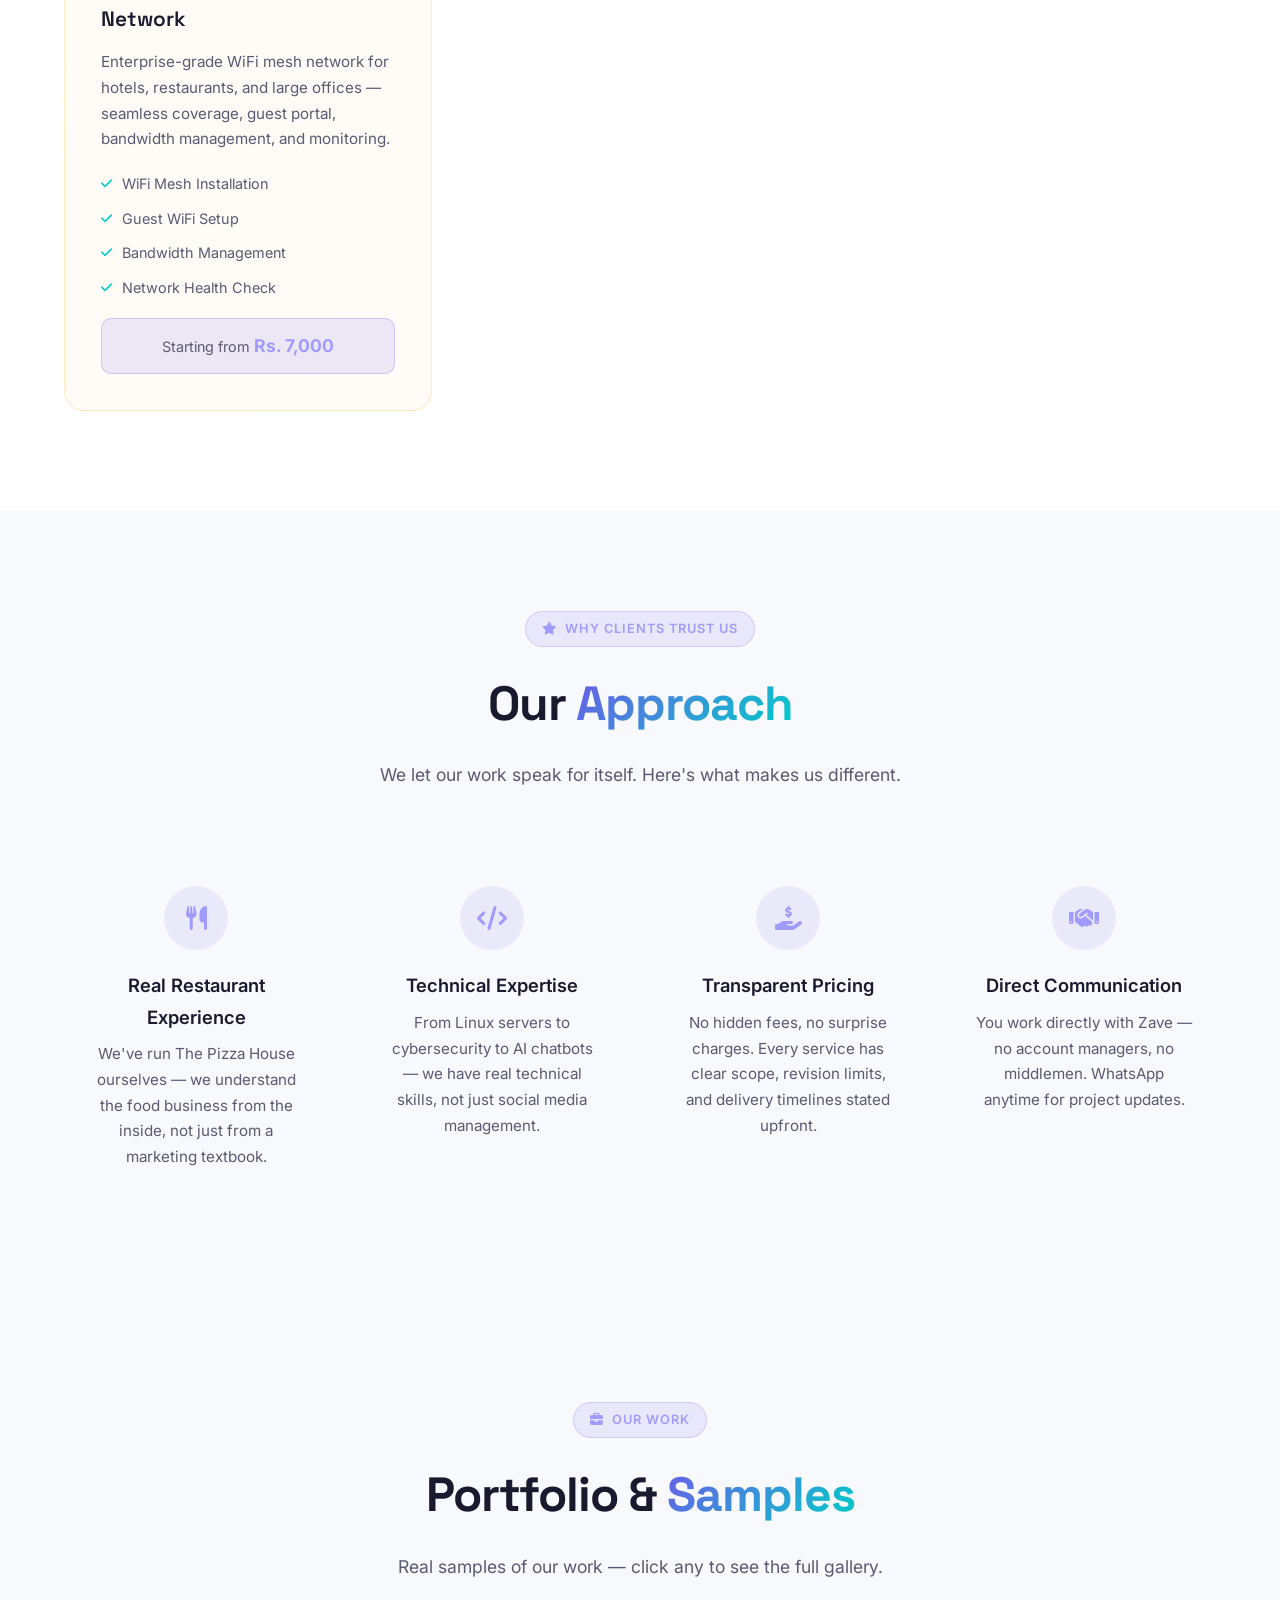
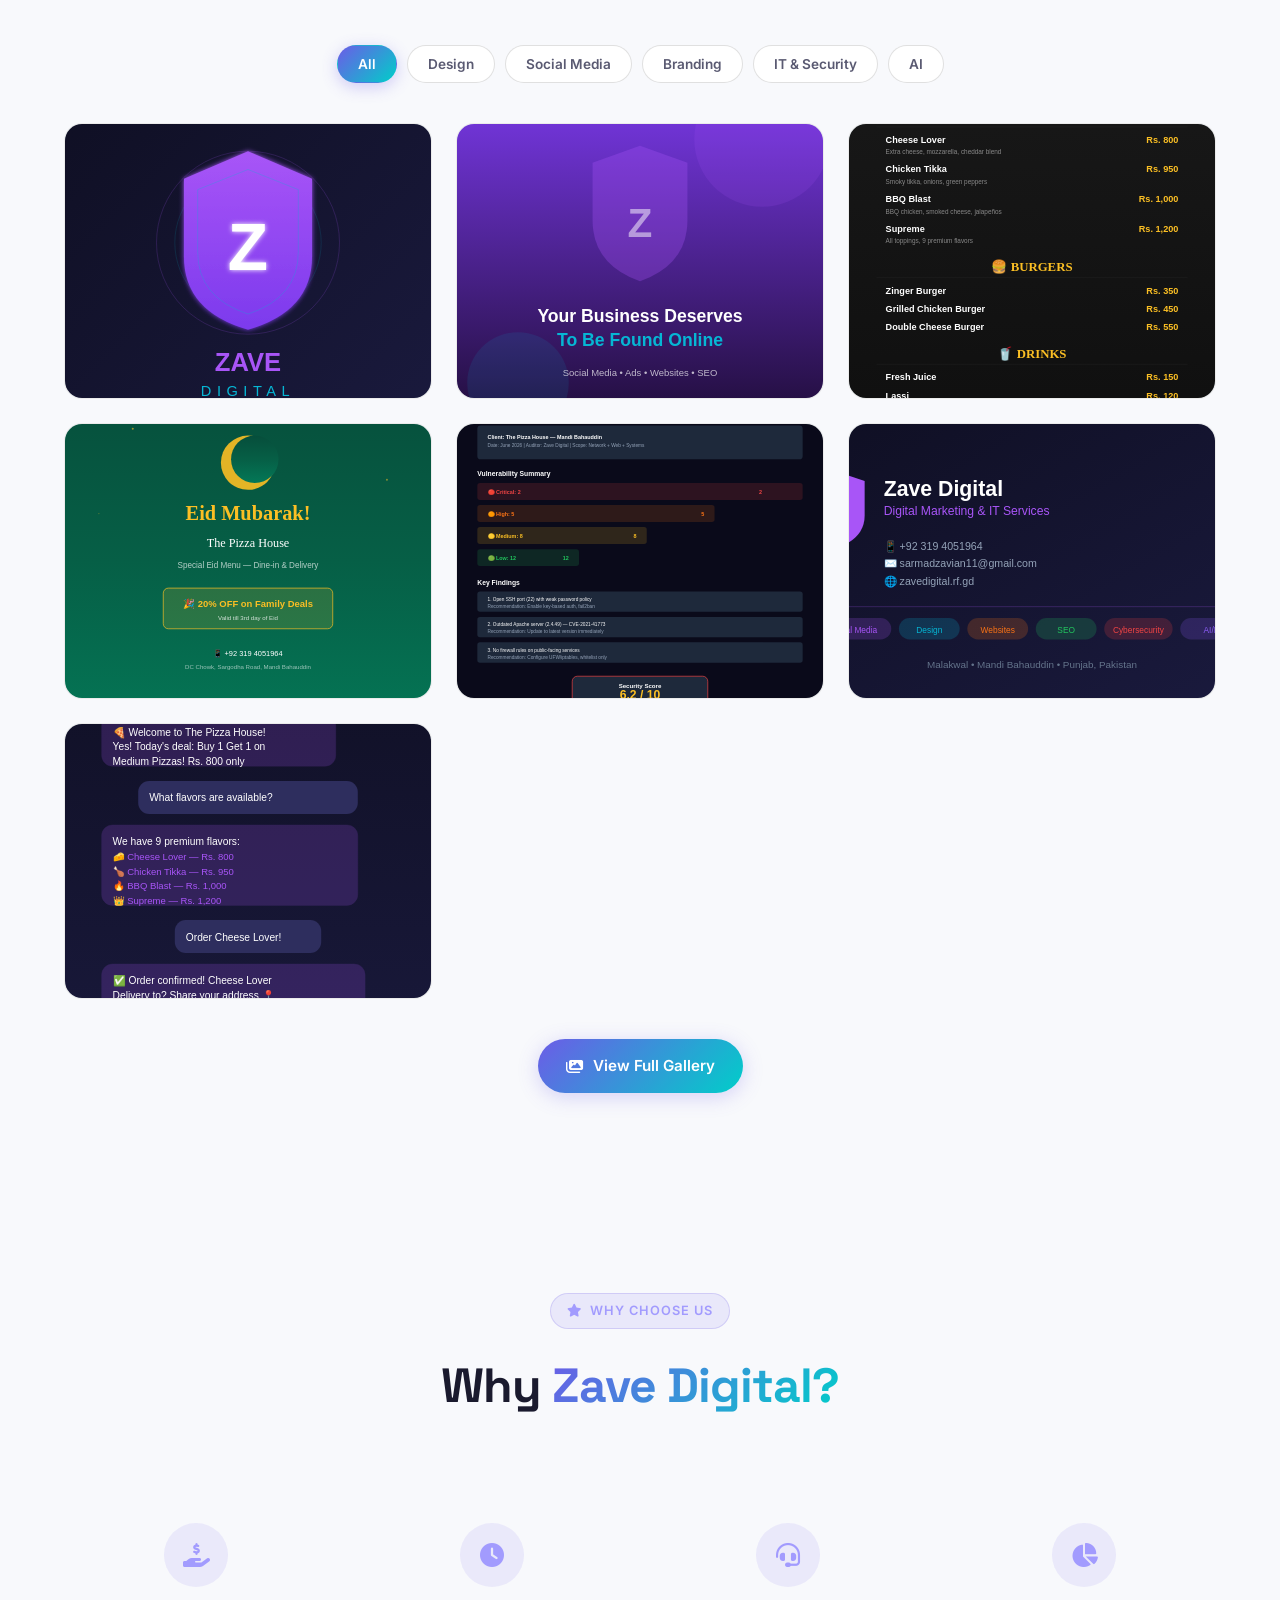
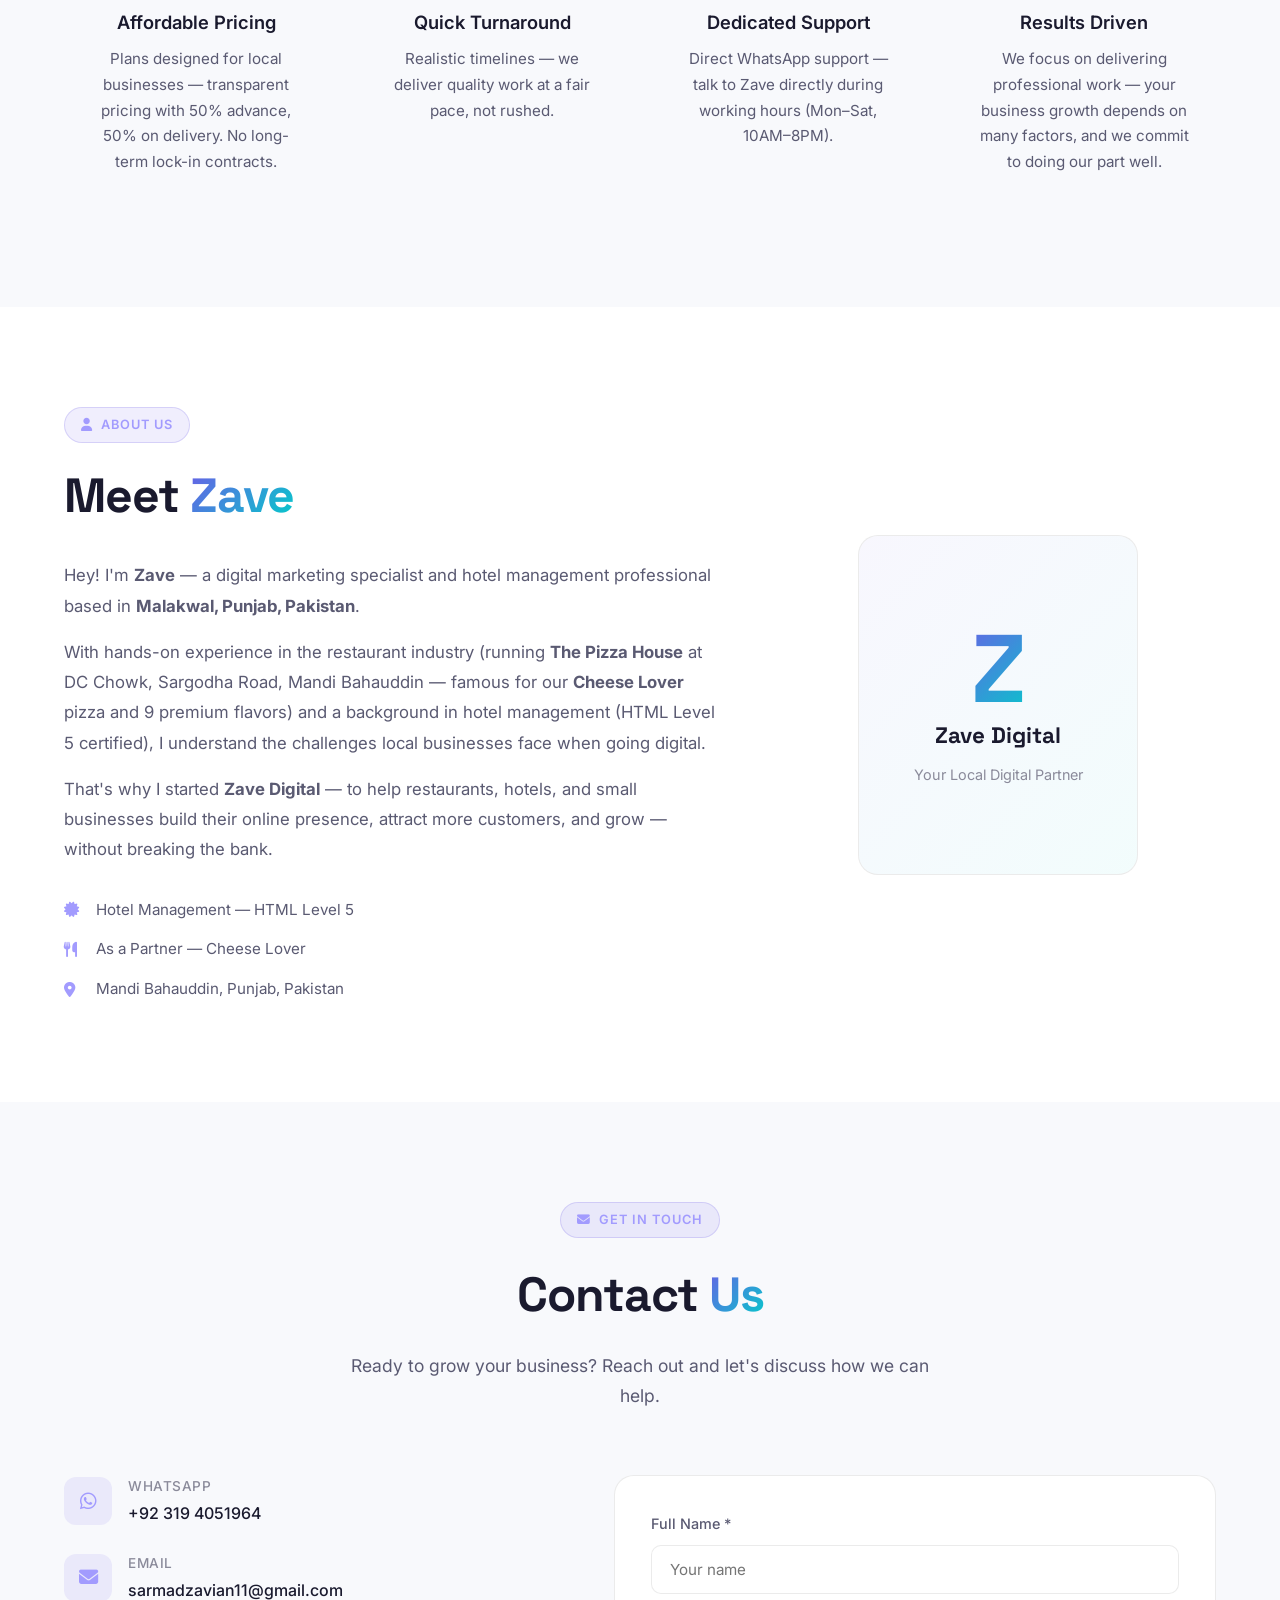
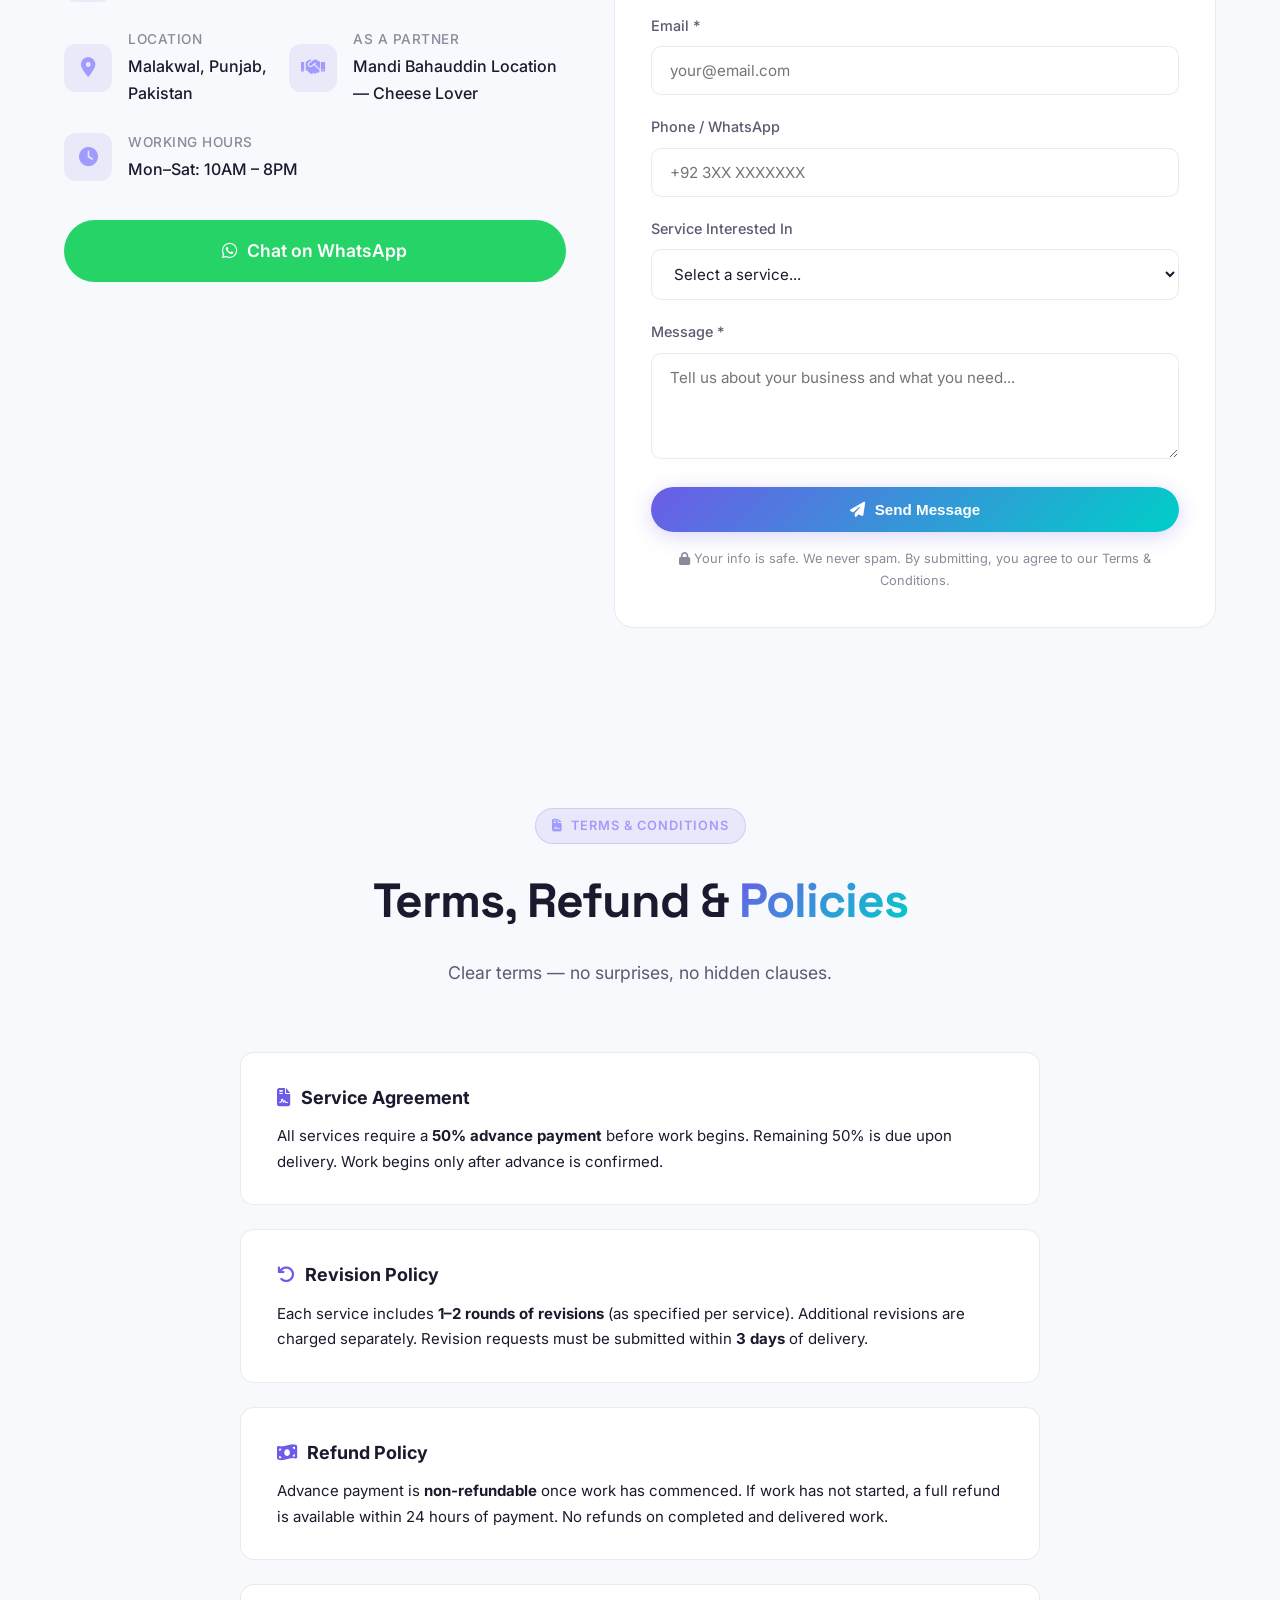
==== commit c91317c5: "Optimize mobile filter layout for better mobile responsiveness" ====
--- a/index.html
+++ b/index.html
@@ -136,13 +136,13 @@
                 <h2 class="section-title">Our <span class="gradient-text">Services</span></h2>
                 <p class="section-desc">End-to-end digital solutions tailored for restaurants, hotels, and local businesses.</p>
             </div>
-            <div class="category-filter">
-                <button class="filter-btn active" data-filter="all"><i class="fas fa-th-large"></i> All Services</button>
-                <button class="filter-btn" data-filter="social"><i class="fas fa-hashtag"></i> Social Media</button>
-                <button class="filter-btn" data-filter="design"><i class="fas fa-pen-nib"></i> Design & Branding</button>
-                <button class="filter-btn" data-filter="web"><i class="fas fa-globe"></i> Web & SEO</button>
-                <button class="filter-btn" data-filter="it"><i class="fas fa-shield-alt"></i> IT & Cybersecurity</button>
-                <button class="filter-btn" data-filter="video"><i class="fas fa-video"></i> Video & Content</button>
+            <div class="category-filter" style="display: flex; flex-wrap: wrap; gap: 10px; justify-content: center; padding: 0 10px;">
+                <button class="filter-btn active" data-filter="all" style="flex: 1 1 auto; min-width: 120px;"><i class="fas fa-th-large"></i> All</button>
+                <button class="filter-btn" data-filter="social" style="flex: 1 1 auto; min-width: 120px;"><i class="fas fa-hashtag"></i> Social</button>
+                <button class="filter-btn" data-filter="design" style="flex: 1 1 auto; min-width: 120px;"><i class="fas fa-pen-nib"></i> Design</button>
+                <button class="filter-btn" data-filter="web" style="flex: 1 1 auto; min-width: 120px;"><i class="fas fa-globe"></i> Web</button>
+                <button class="filter-btn" data-filter="it" style="flex: 1 1 auto; min-width: 120px;"><i class="fas fa-shield-alt"></i> IT</button>
+                <button class="filter-btn" data-filter="video" style="flex: 1 1 auto; min-width: 120px;"><i class="fas fa-video"></i> Video</button>
             </div>
             <div class="services-grid">
 
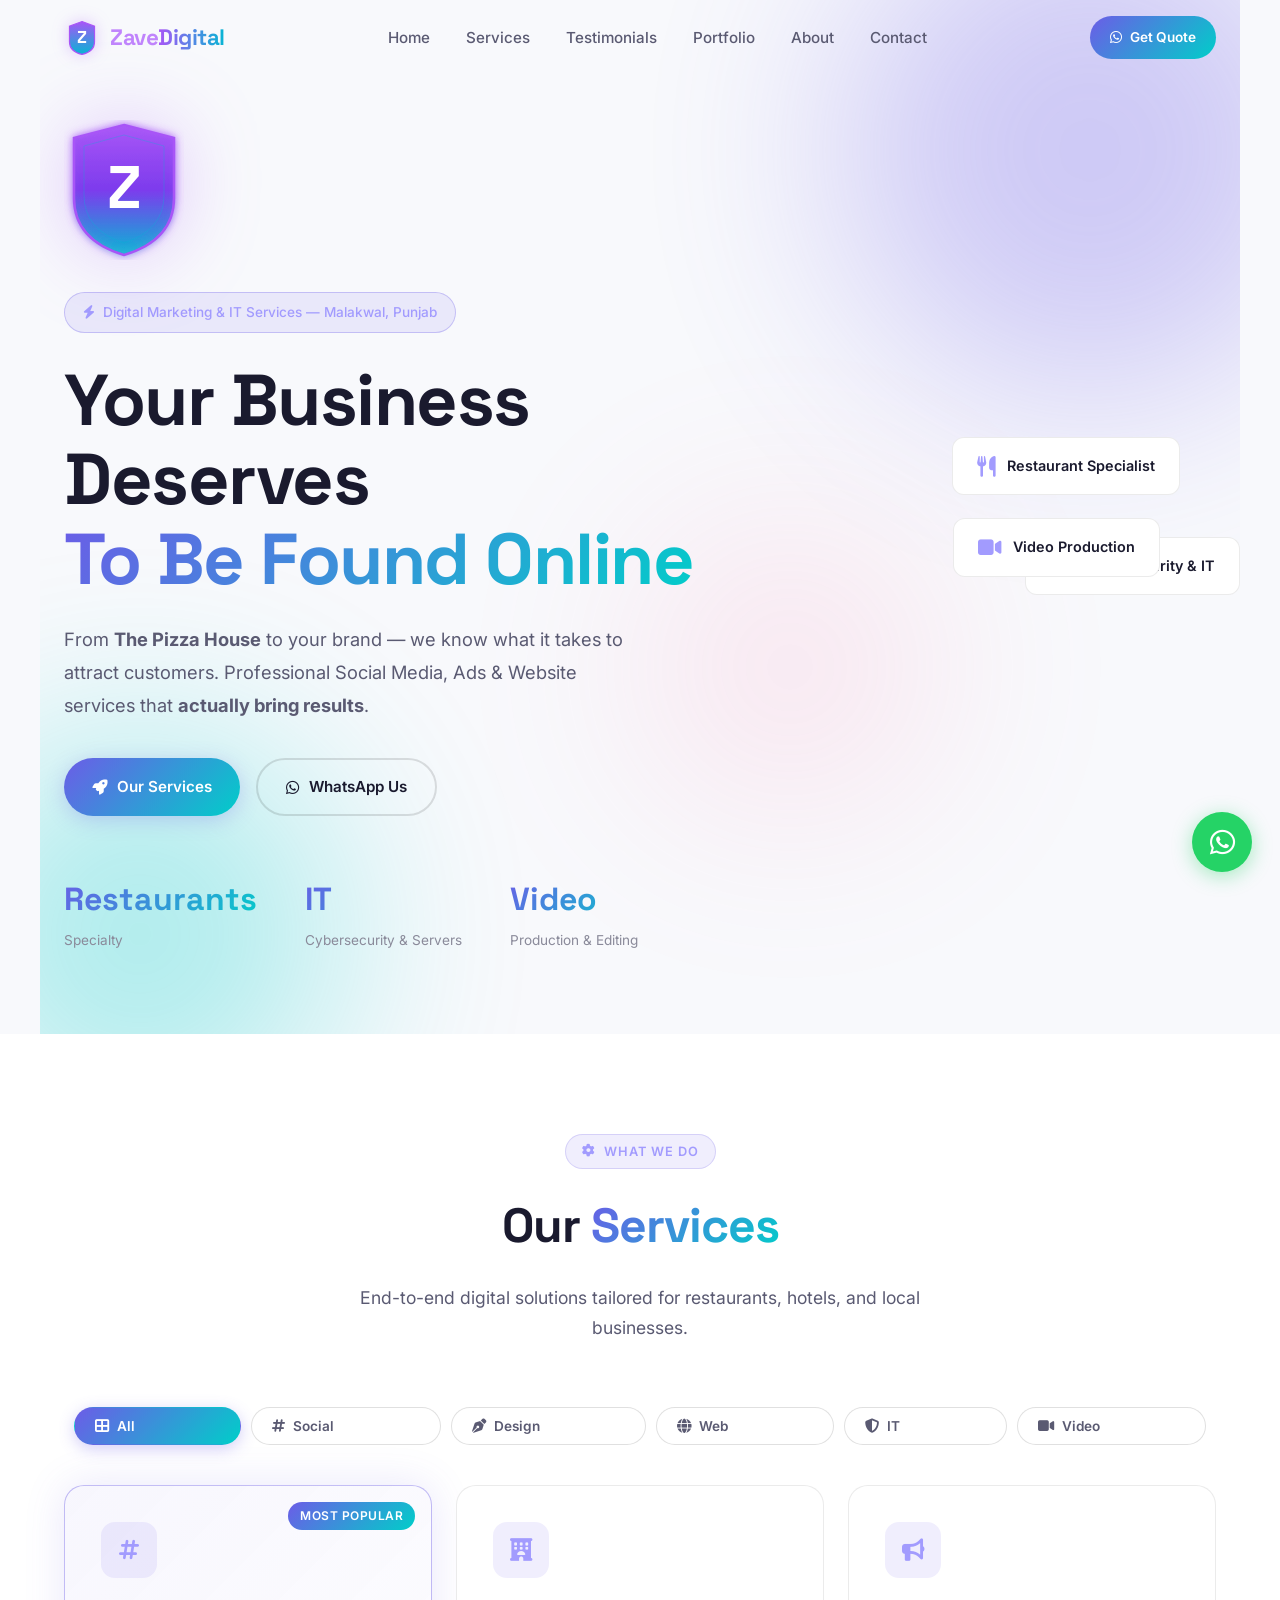
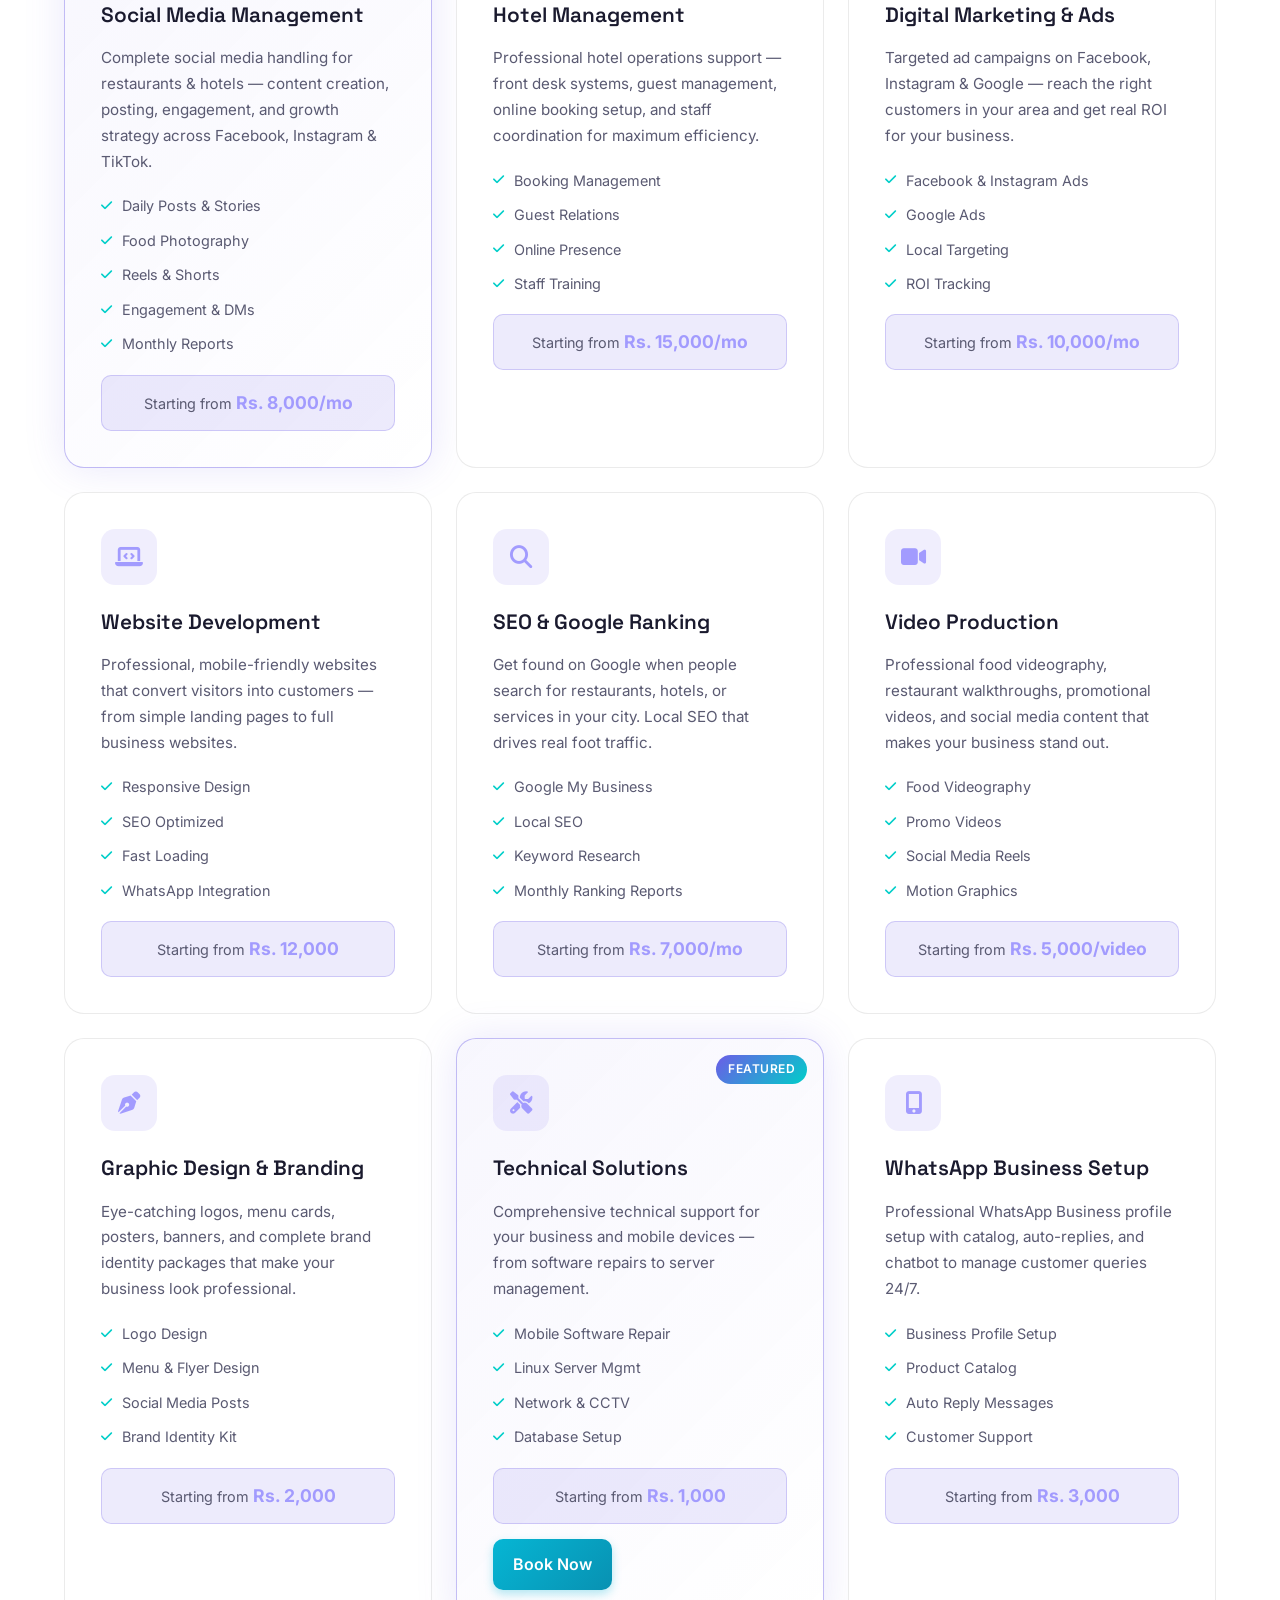
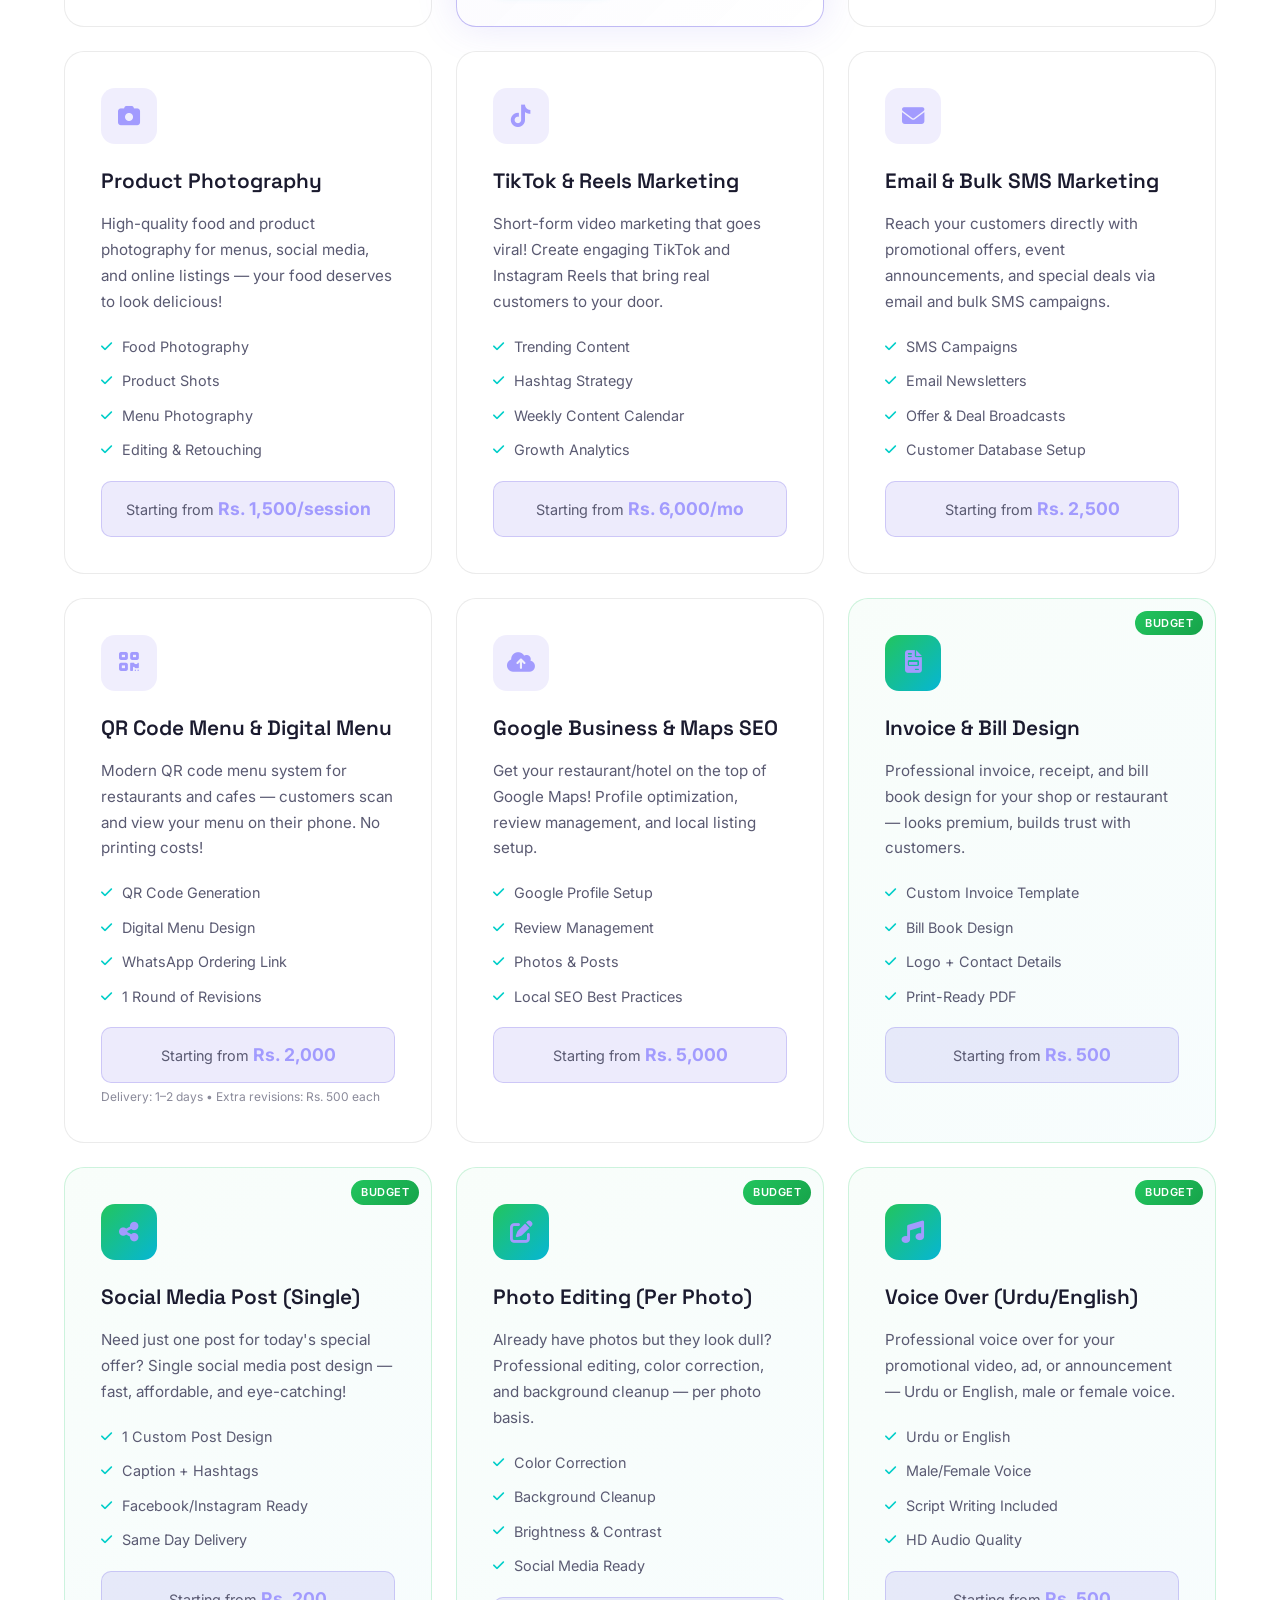
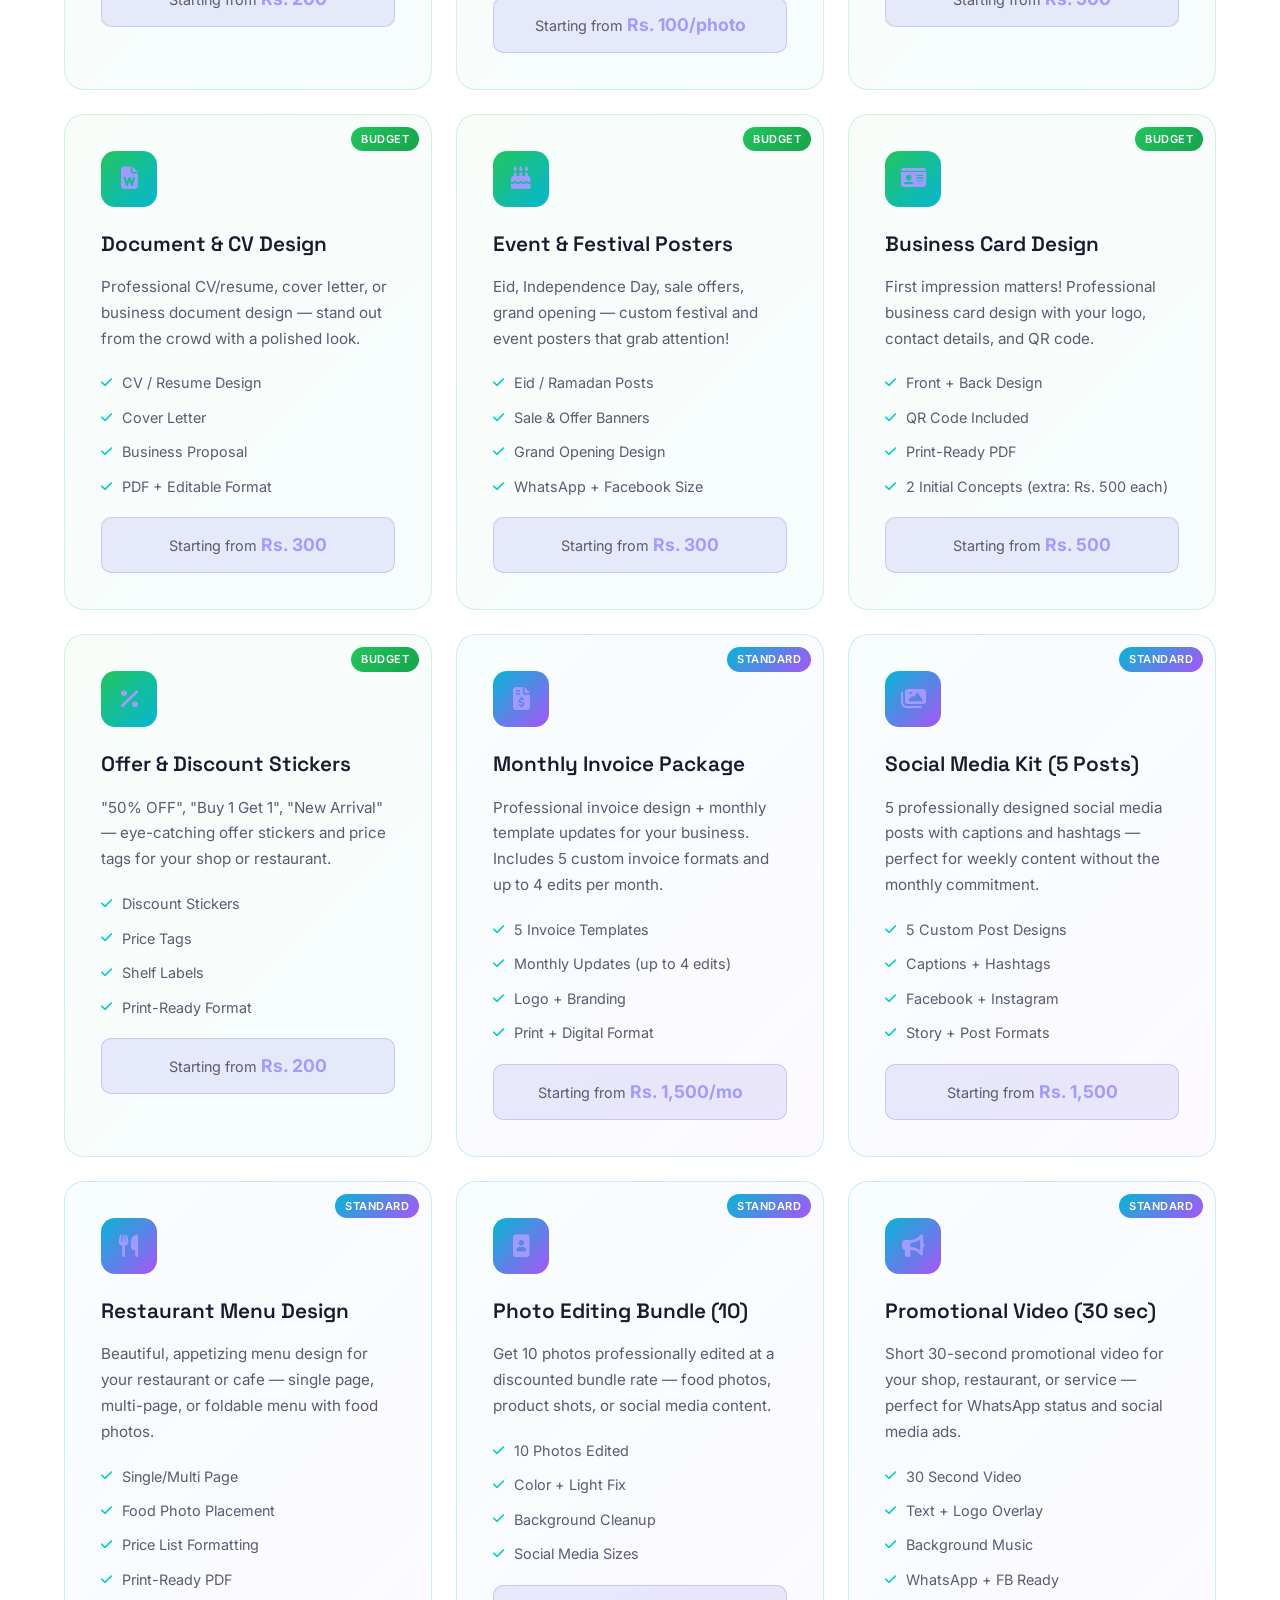
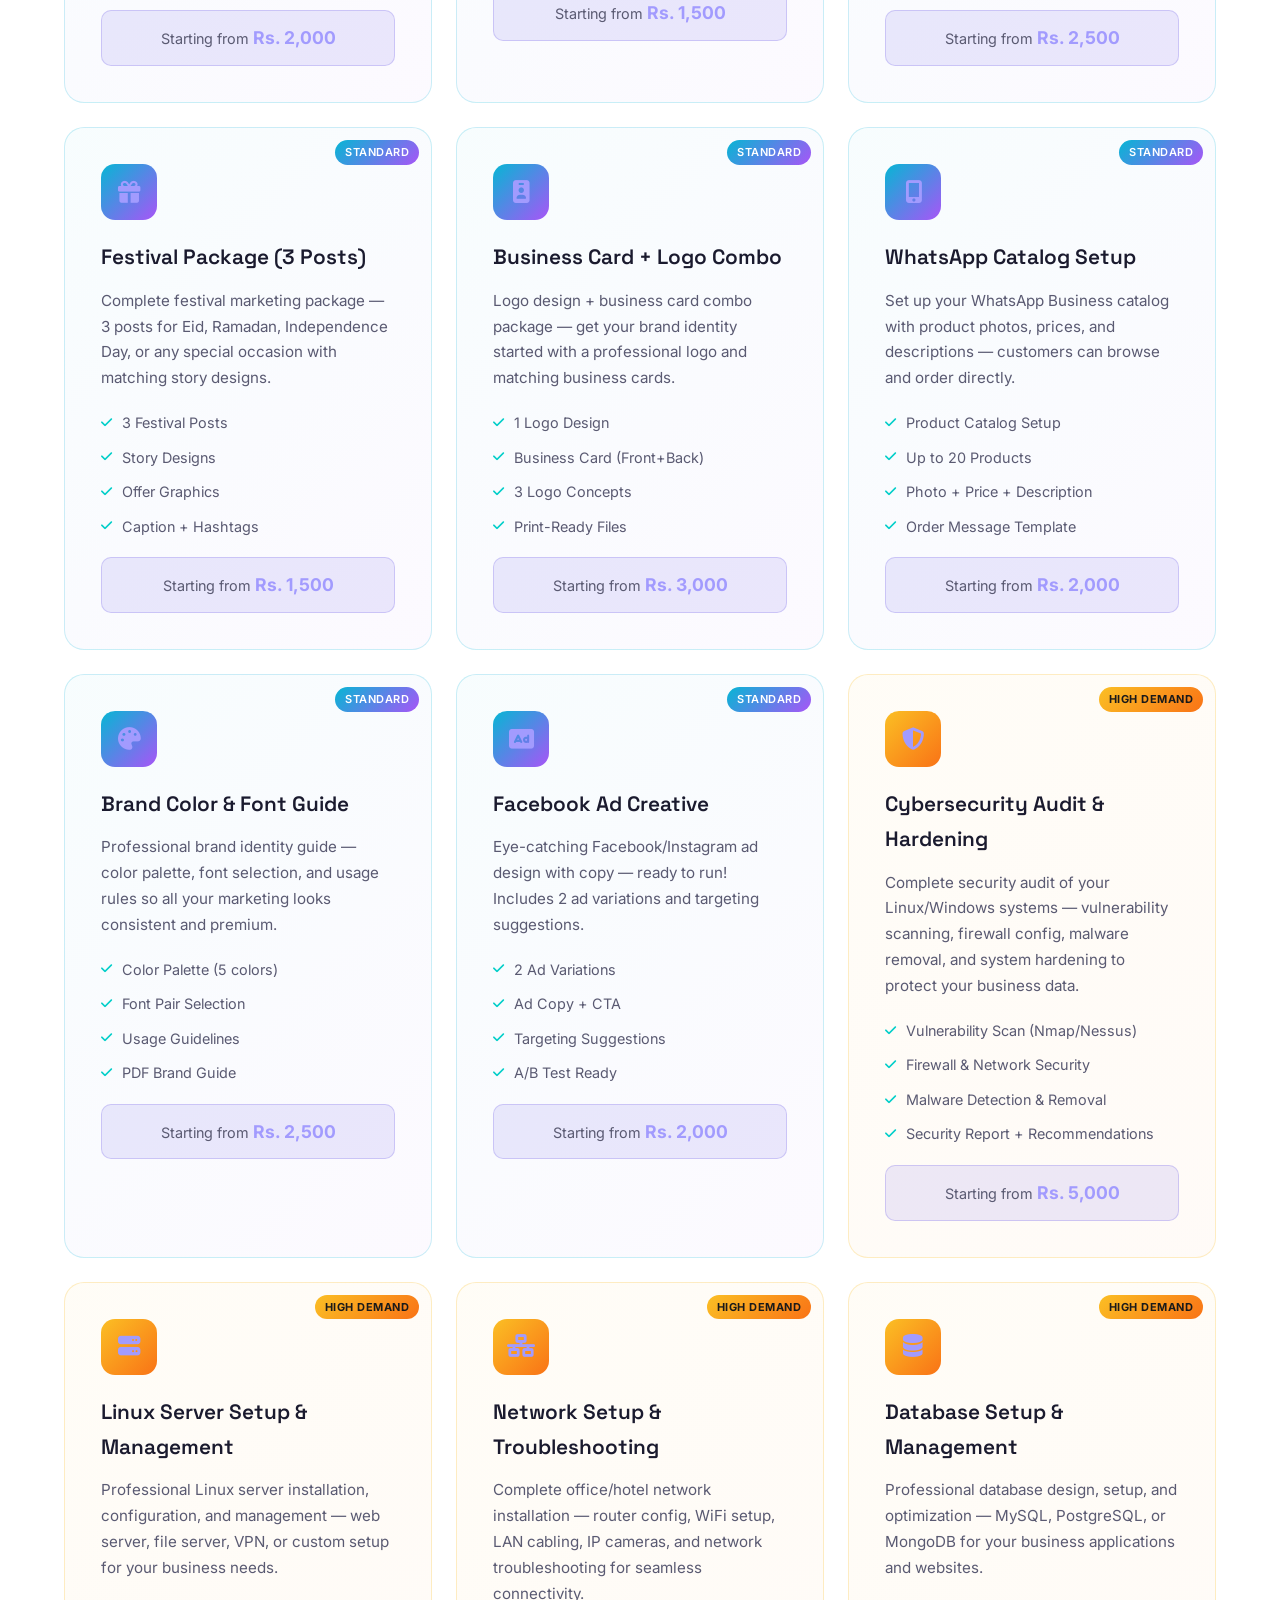
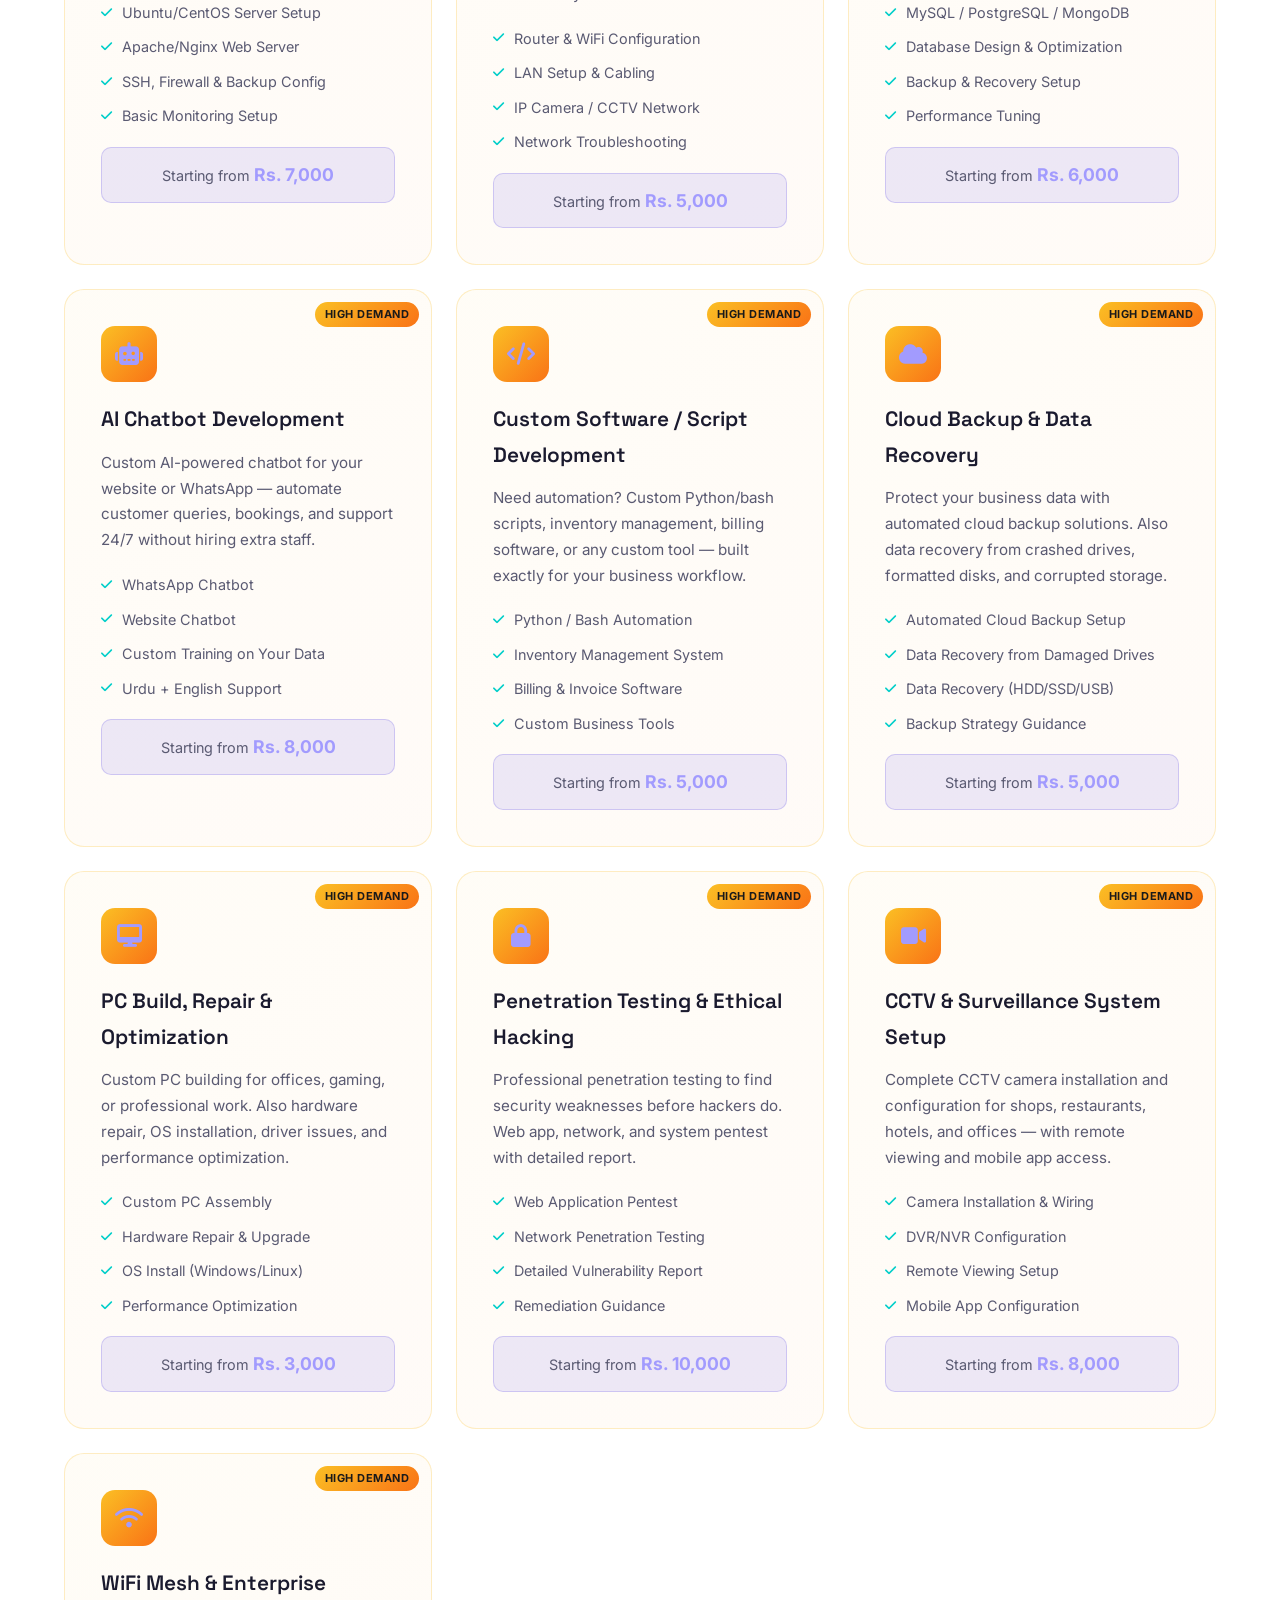
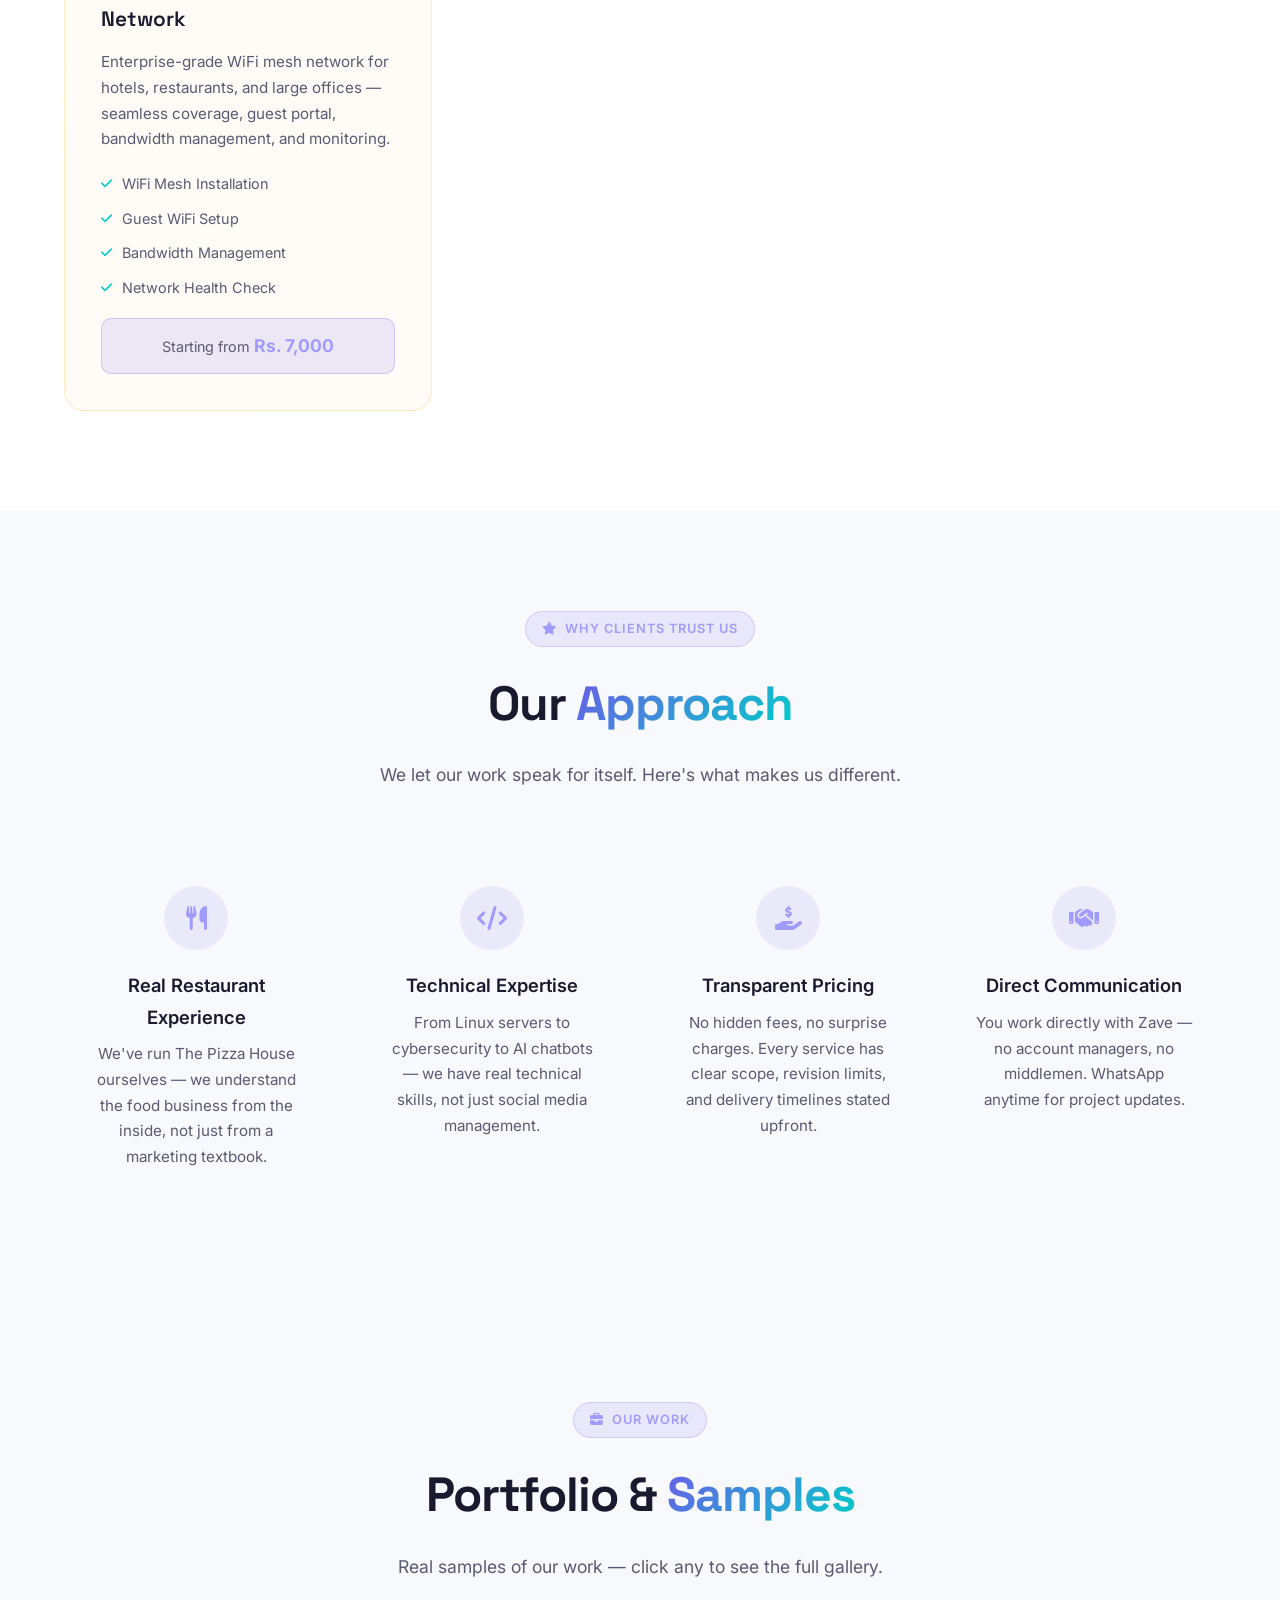
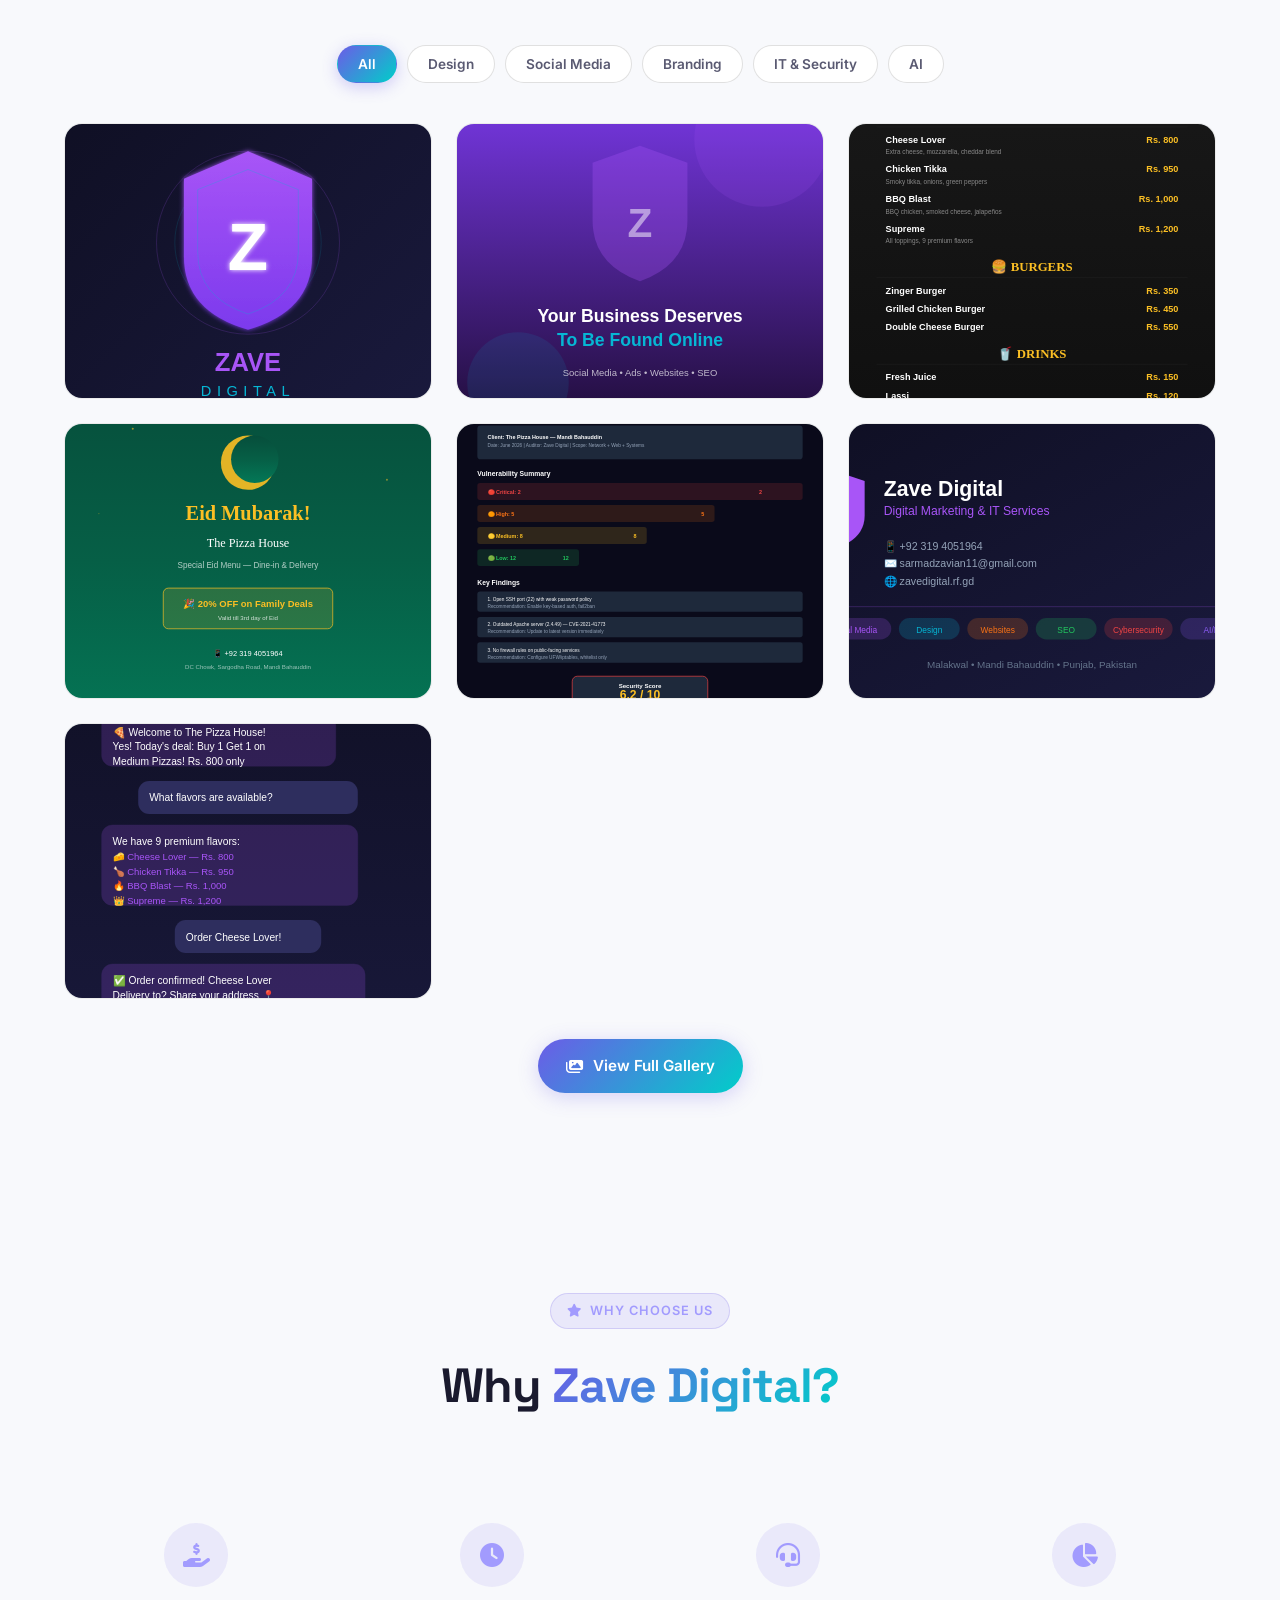
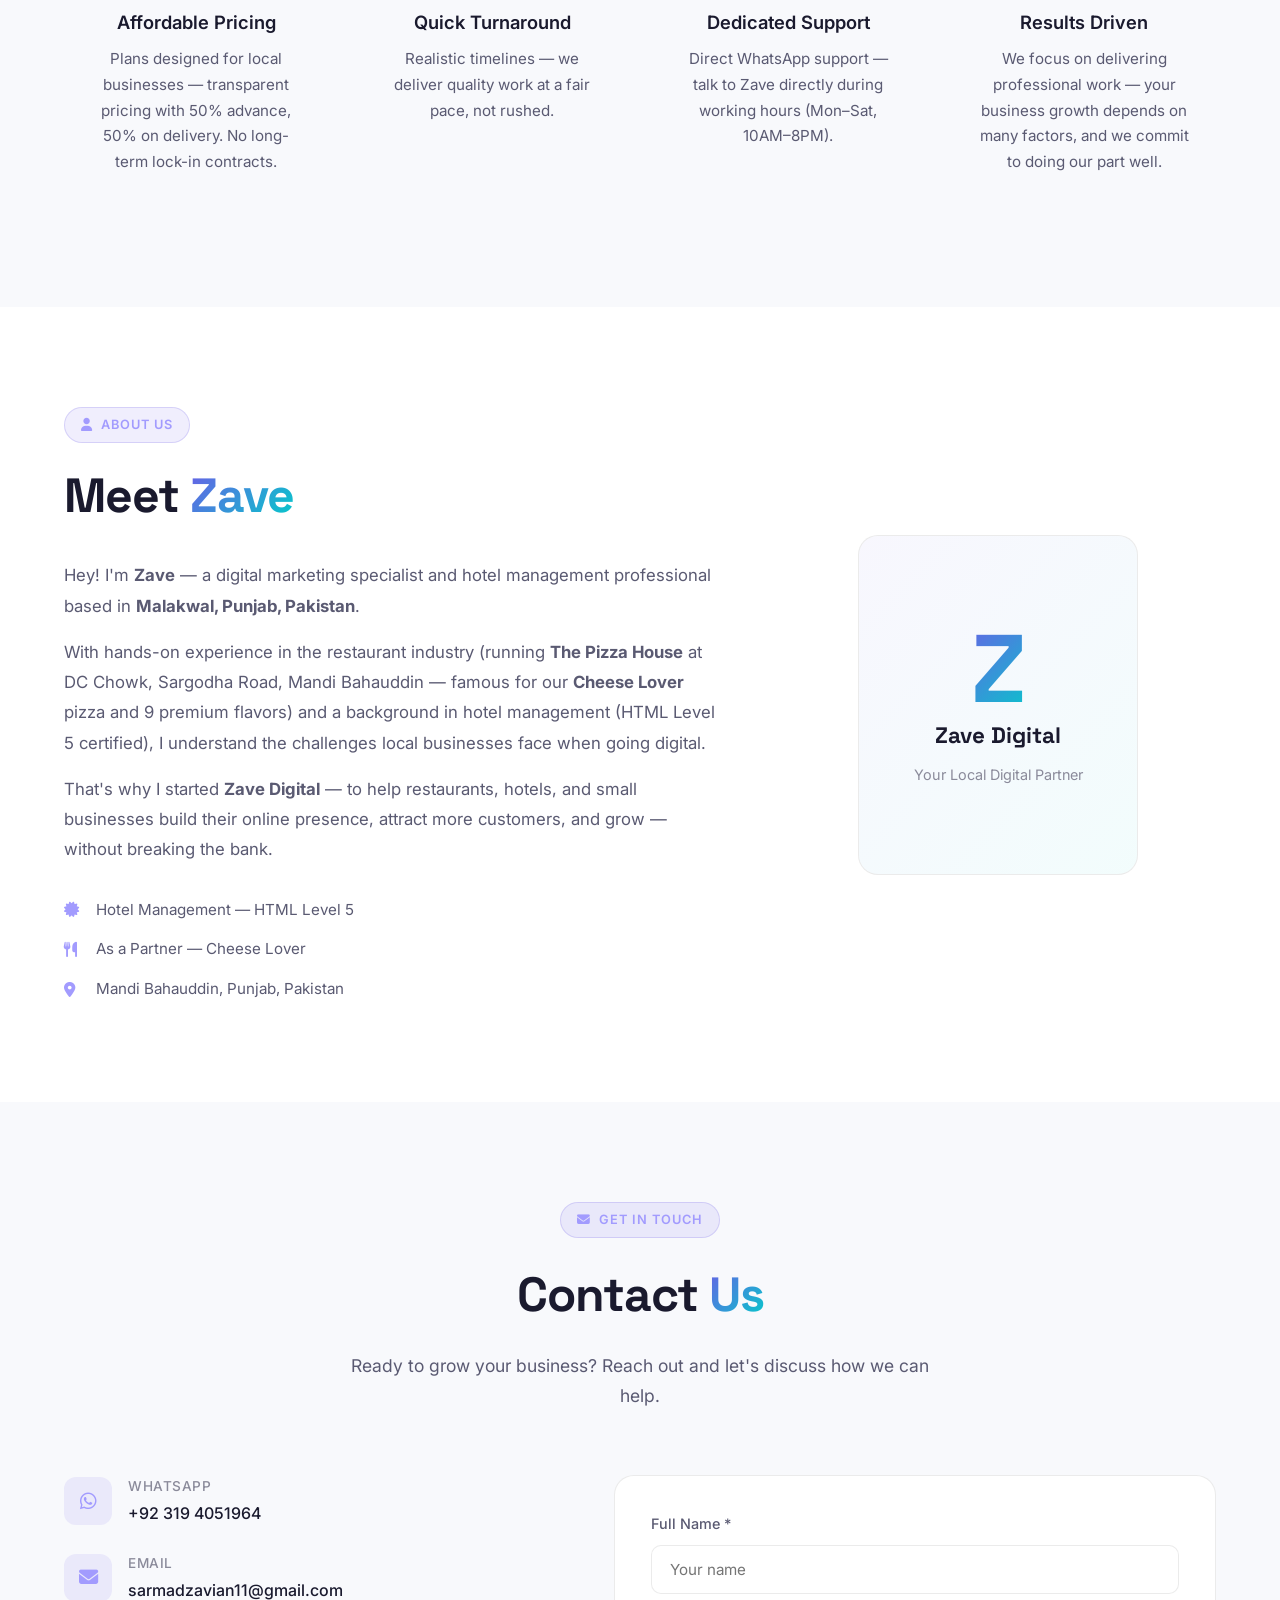
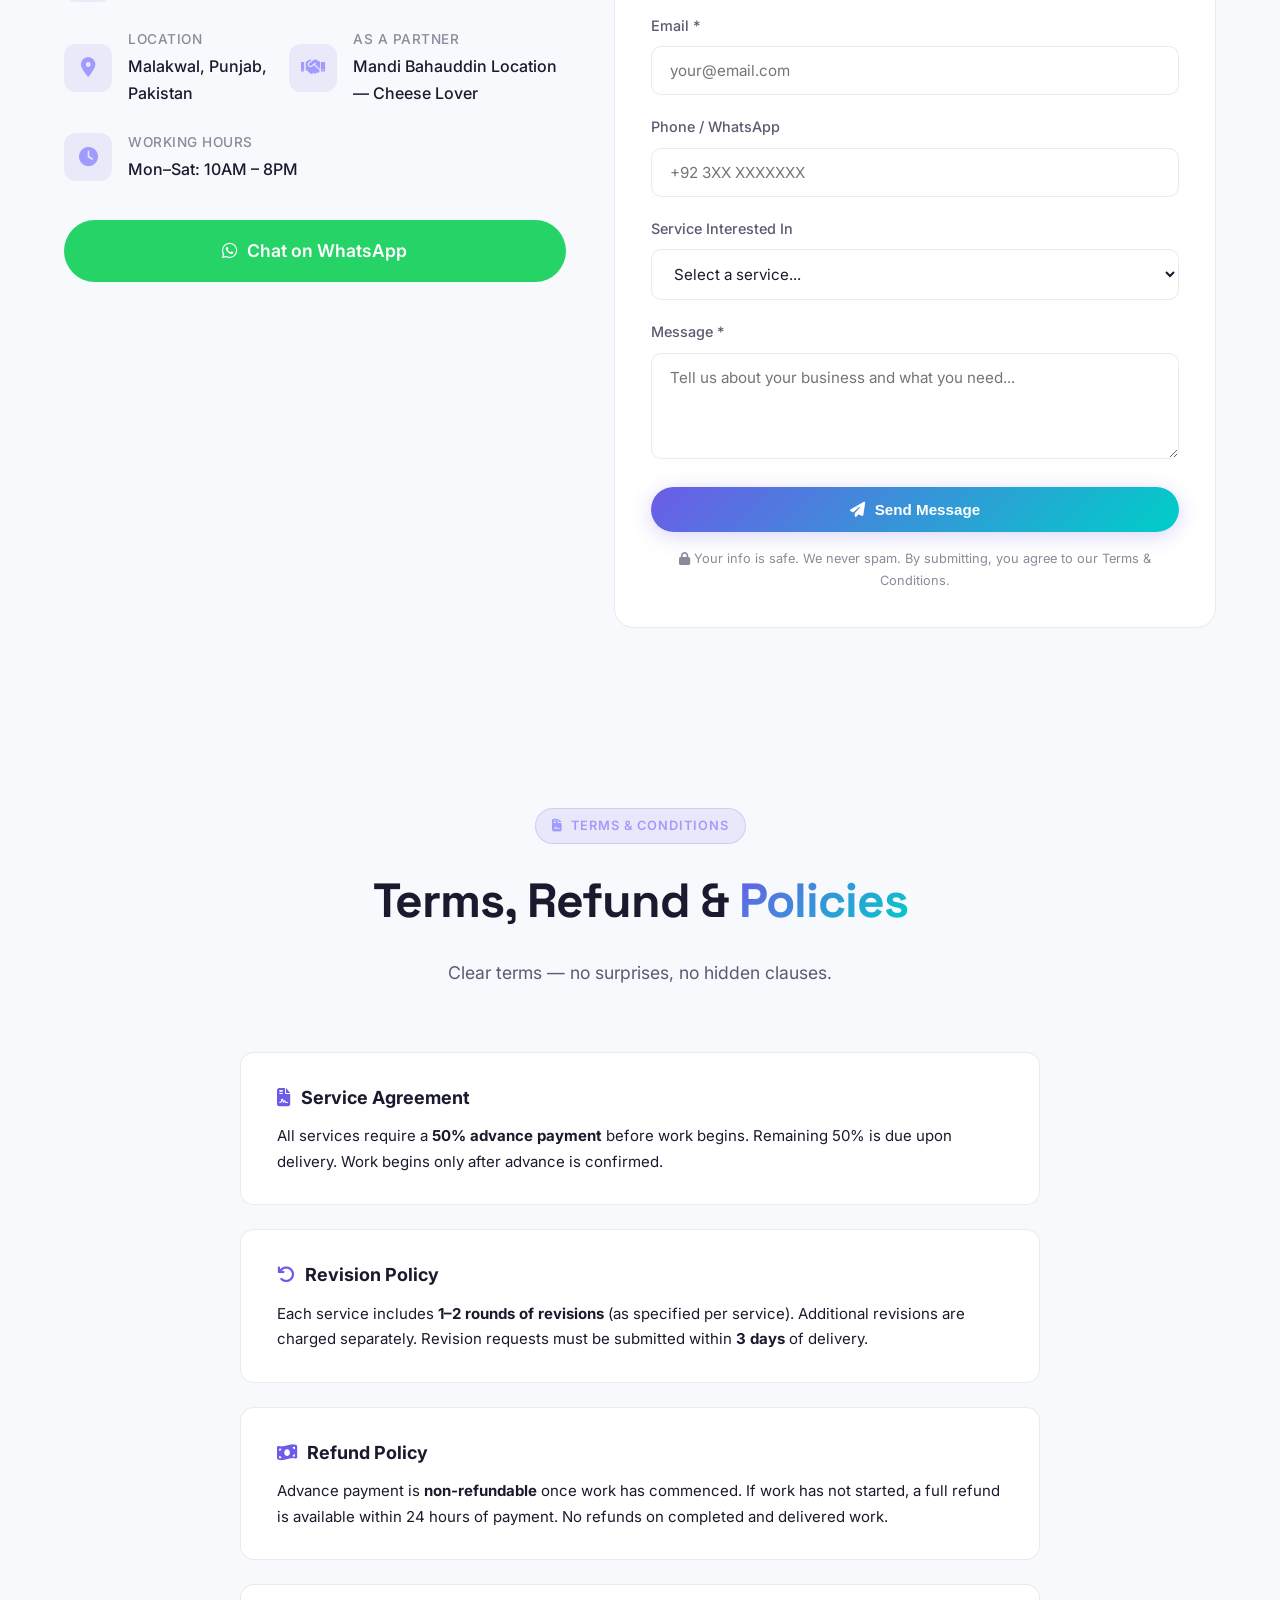
==== commit 85fbe2f4: "Refactor technical services for better UI" ====
--- a/index.html
+++ b/index.html
@@ -240,17 +240,17 @@
                 </div>
 
                 <div class="service-card featured" data-category="it">
-                    <div class="service-icon"><i class="fas fa-mobile-alt"></i></div>
-                    <h3>Mobile Software Repair</h3>
-                    <p>Professional mobile software solutions — FRP unlock, password removal, firmware flashing, bootloop fix, and IMEI restoration.</p>
-                    <ul class="service-features">
-                        <li><i class="fas fa-check"></i> FRP / Google Unlock</li>
-                        <li><i class="fas fa-check"></i> Password / Pattern Fix</li>
-                        <li><i class="fas fa-check"></i> Firmware Flashing</li>
-                        <li><i class="fas fa-check"></i> IMEI / Network Fix</li>
-                    </ul>
-    <div class="service-price">Starting from <strong>Rs. 1,000</strong></div>
-                    <a href="https://wa.me/923194051964?text=Hi%20Zave!%20I%27m%20interested%20in%20Mobile%20Software%20Repair%20services." class="service-btn" style="display:inline-block; margin-top:15px; padding:12px 20px; background:linear-gradient(135deg, #06b6d4, #0891b2); color:white; border-radius:10px; text-decoration:none; font-weight:600; text-align:center; box-shadow:0 4px 10px rgba(6,182,212,0.3);">Book Repair Now</a>
+                    <div class="service-icon"><i class="fas fa-tools"></i></div>
+                    <h3>Technical Solutions</h3>
+                    <p>Comprehensive technical support for your business and mobile devices — from software repairs to server management.</p>
+                    <ul class="service-features">
+                        <li><i class="fas fa-check"></i> Mobile Software Repair</li>
+                        <li><i class="fas fa-check"></i> Linux Server Mgmt</li>
+                        <li><i class="fas fa-check"></i> Network & CCTV</li>
+                        <li><i class="fas fa-check"></i> Database Setup</li>
+                    </ul>
+                    <div class="service-price">Starting from <strong>Rs. 1,000</strong></div>
+                    <a href="https://wa.me/923194051964?text=Hi%20Zave!%20I%27m%20interested%20in%20Technical%20Solutions." class="service-btn" style="display:inline-block; margin-top:15px; padding:12px 20px; background:linear-gradient(135deg, #06b6d4, #0891b2); color:white; border-radius:10px; text-decoration:none; font-weight:600; text-align:center; box-shadow:0 4px 10px rgba(6,182,212,0.3);">Book Now</a>
                     <span class="service-tag">Featured</span>
                 </div>
 
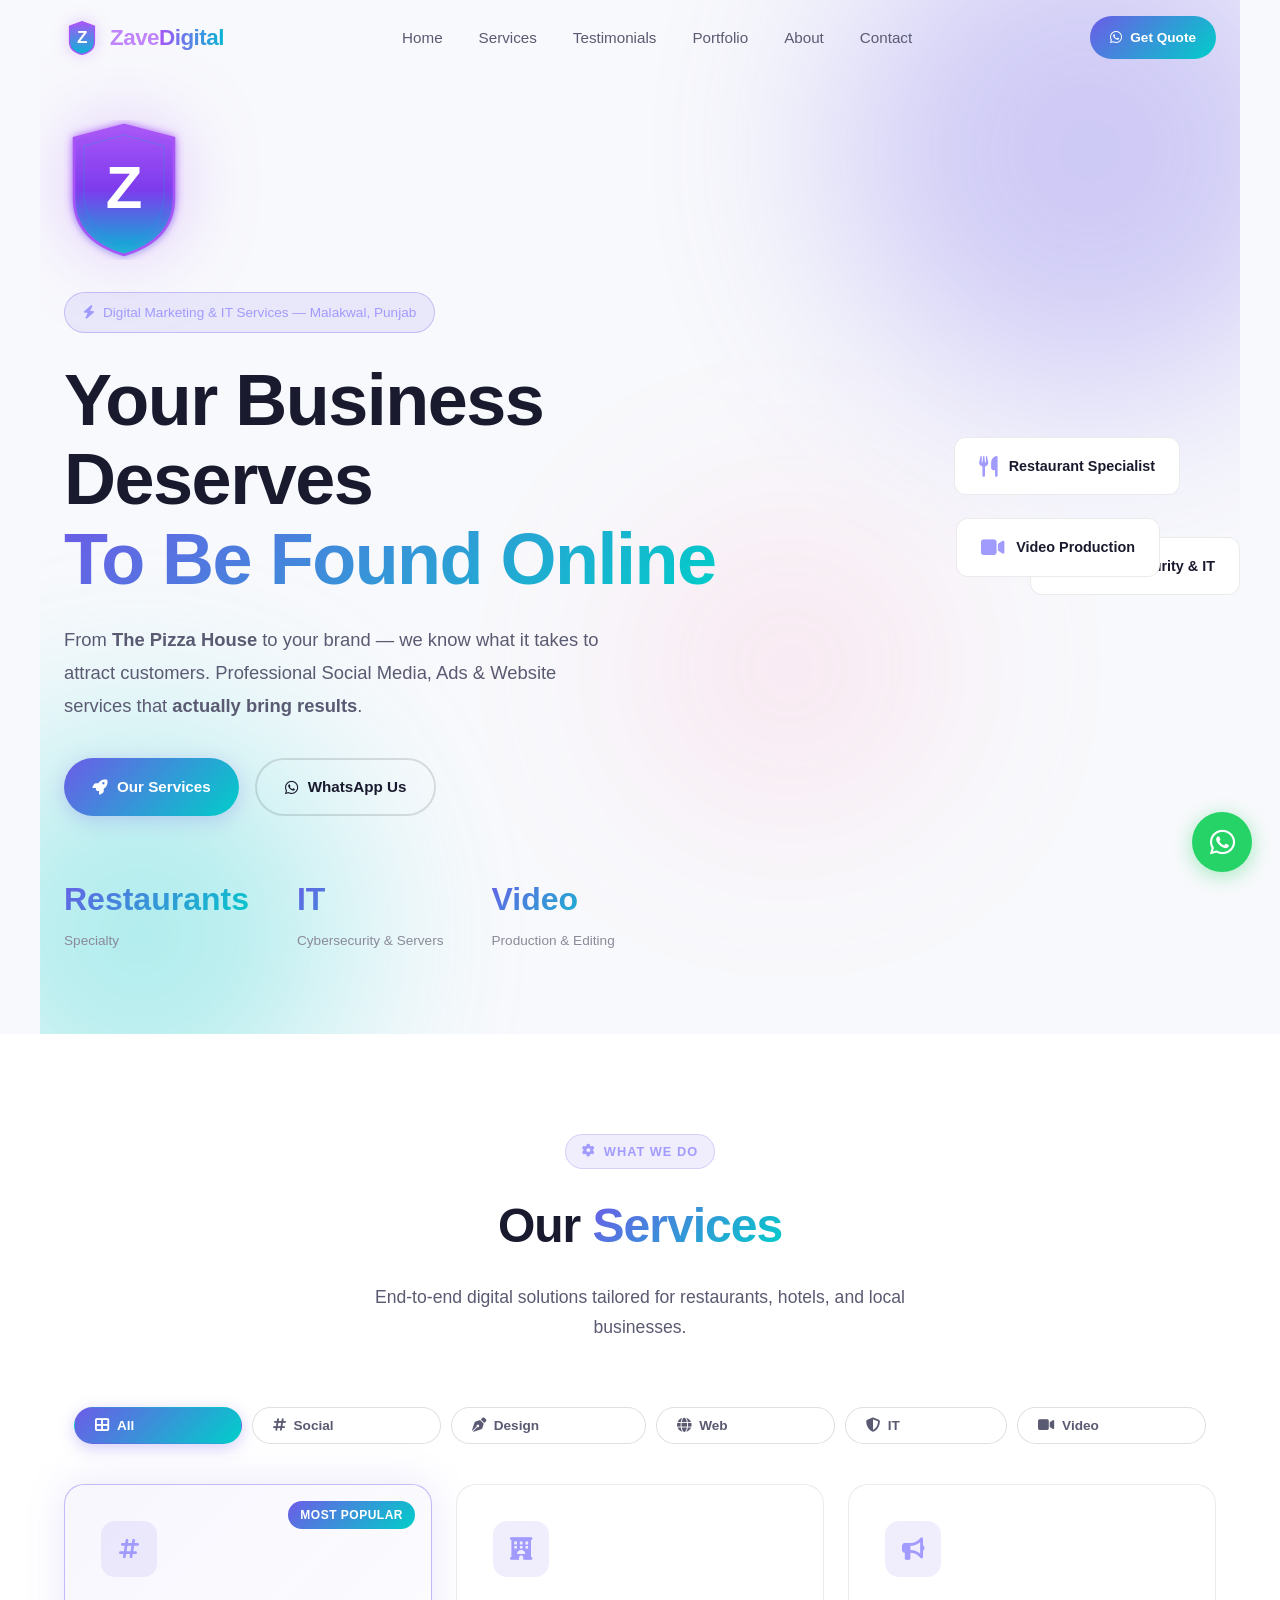
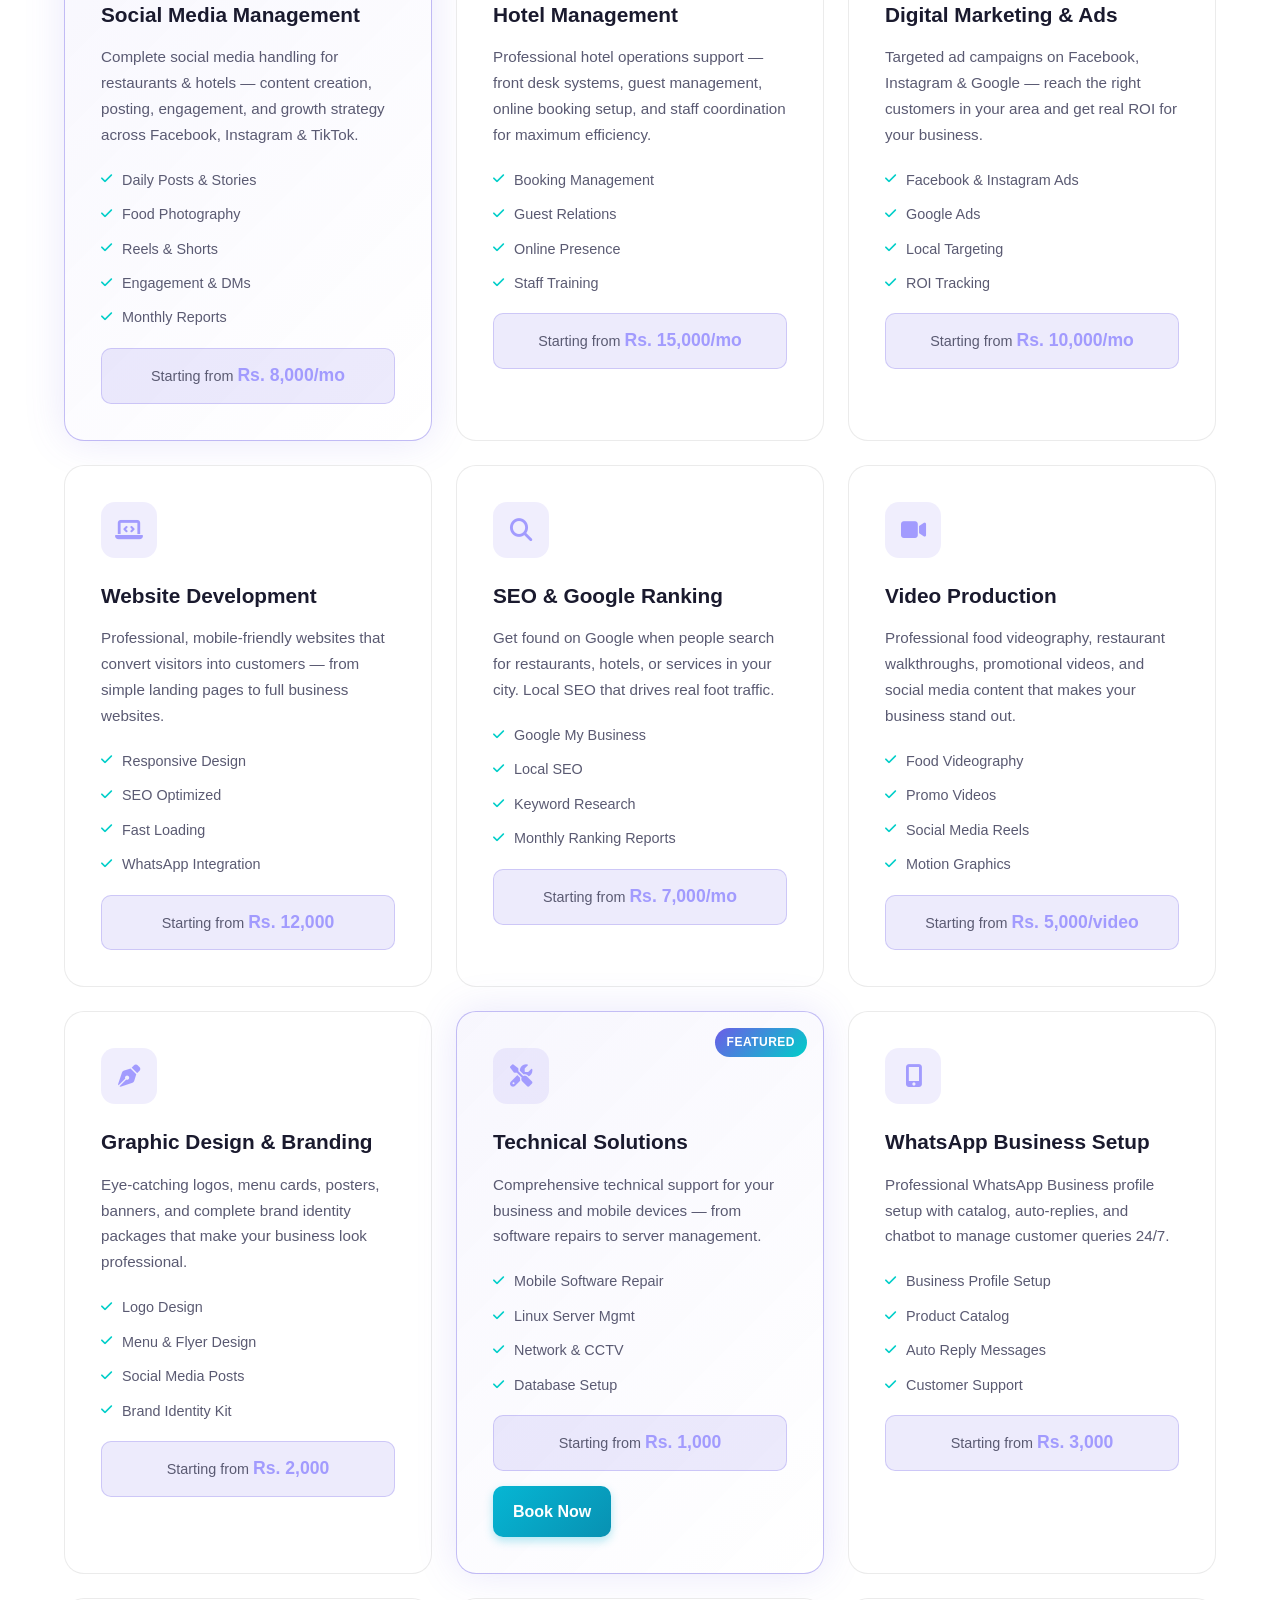
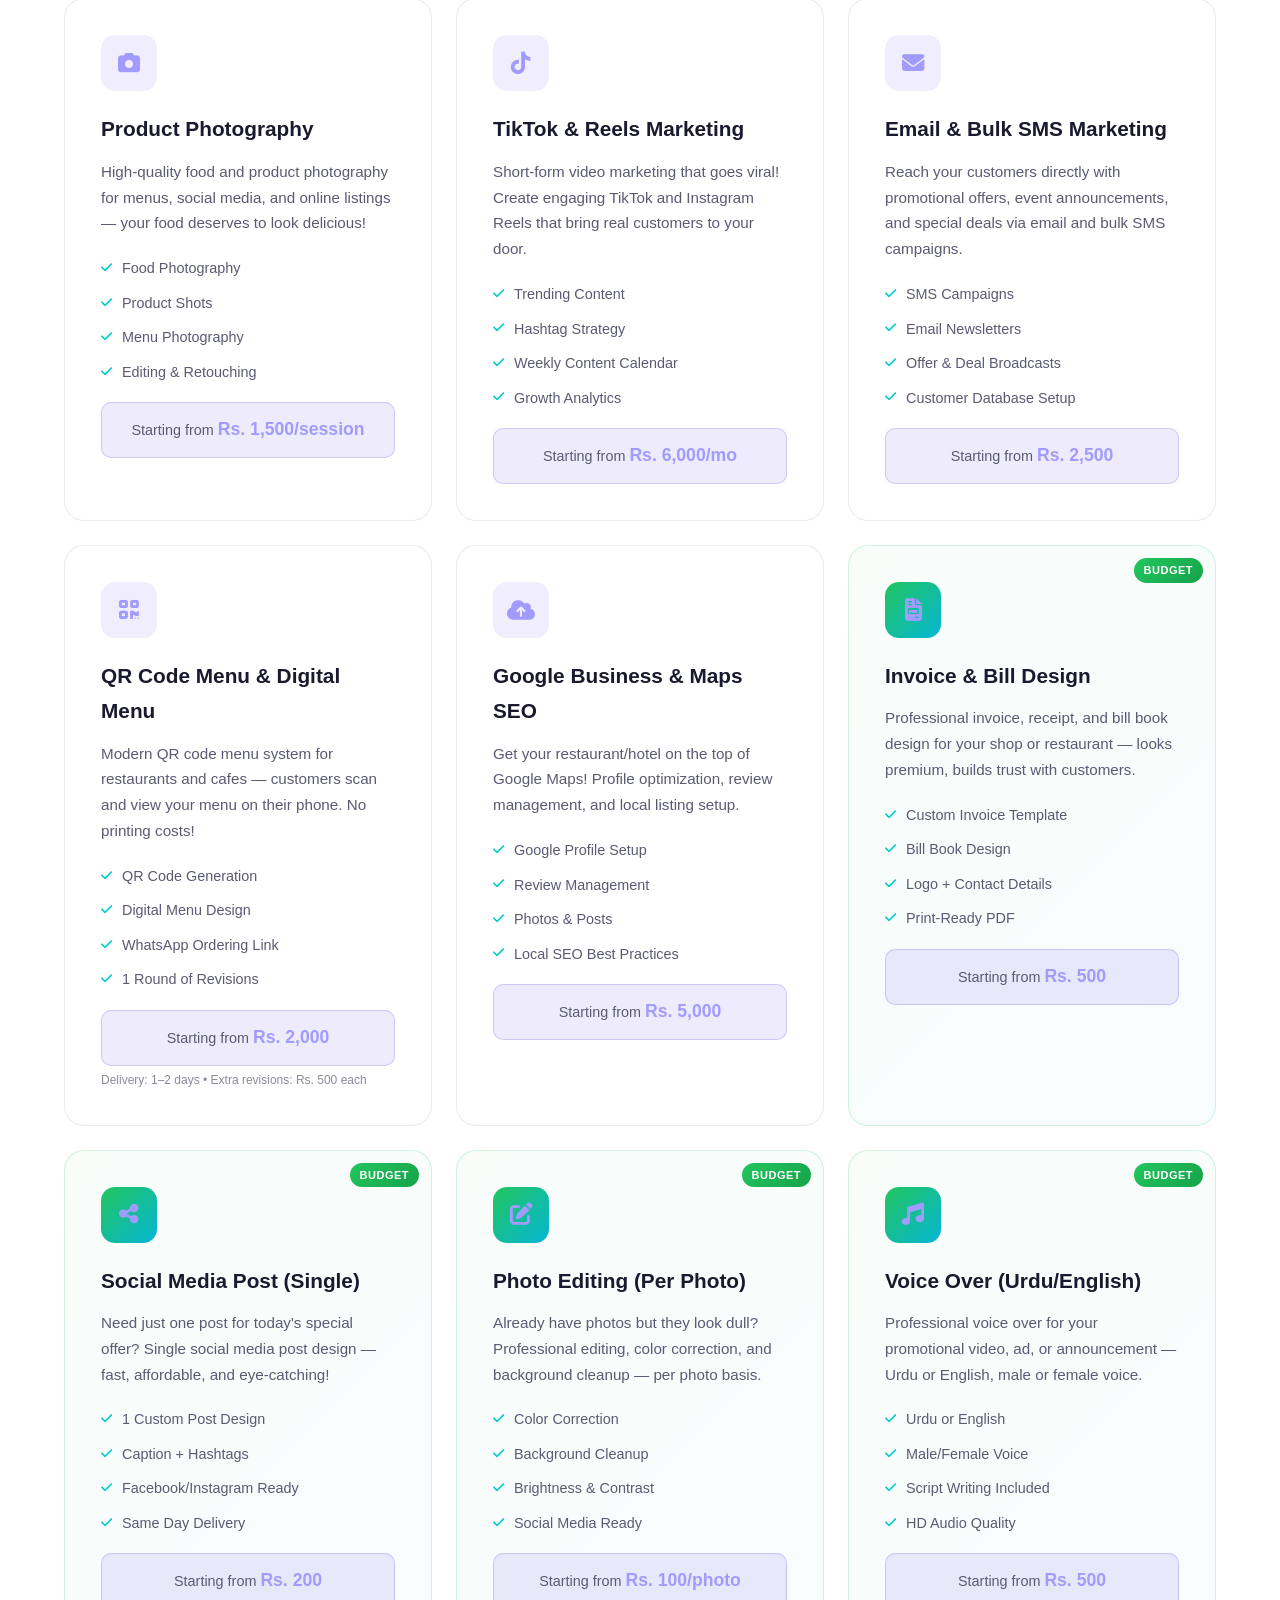
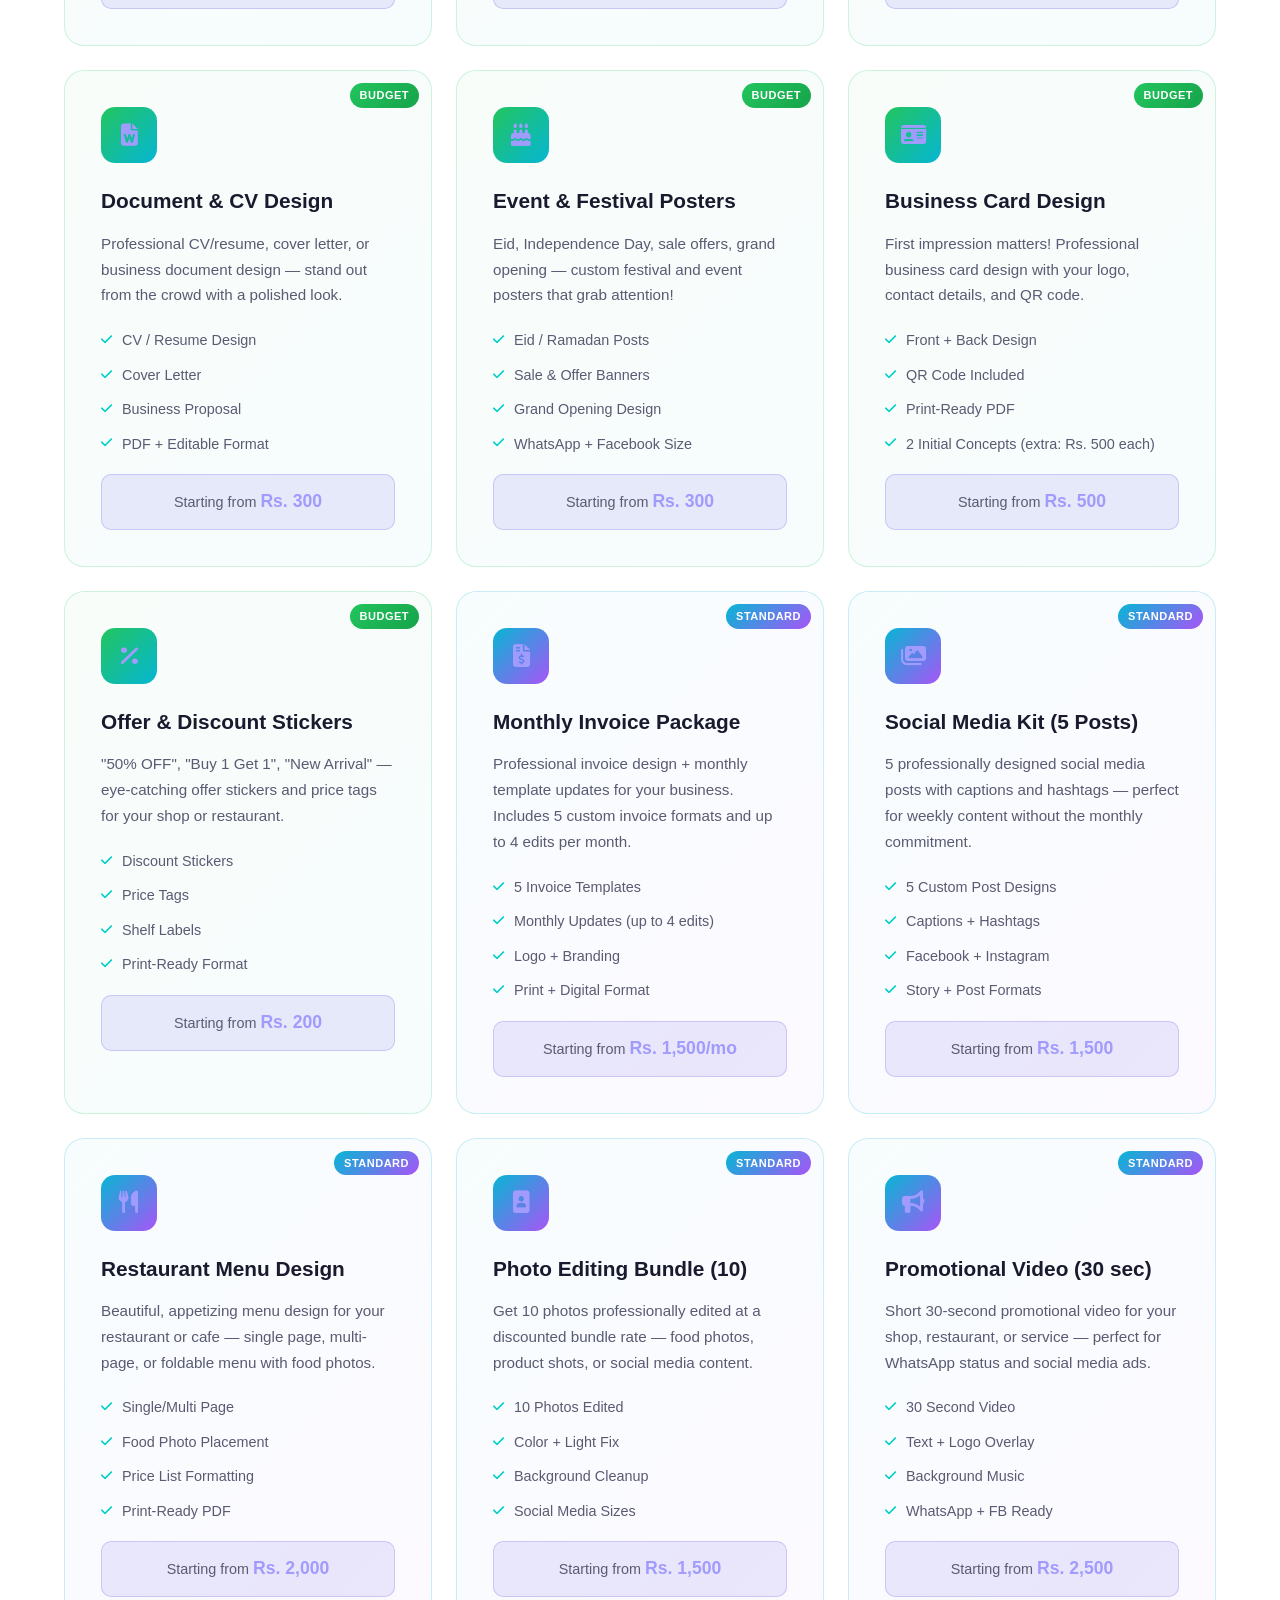
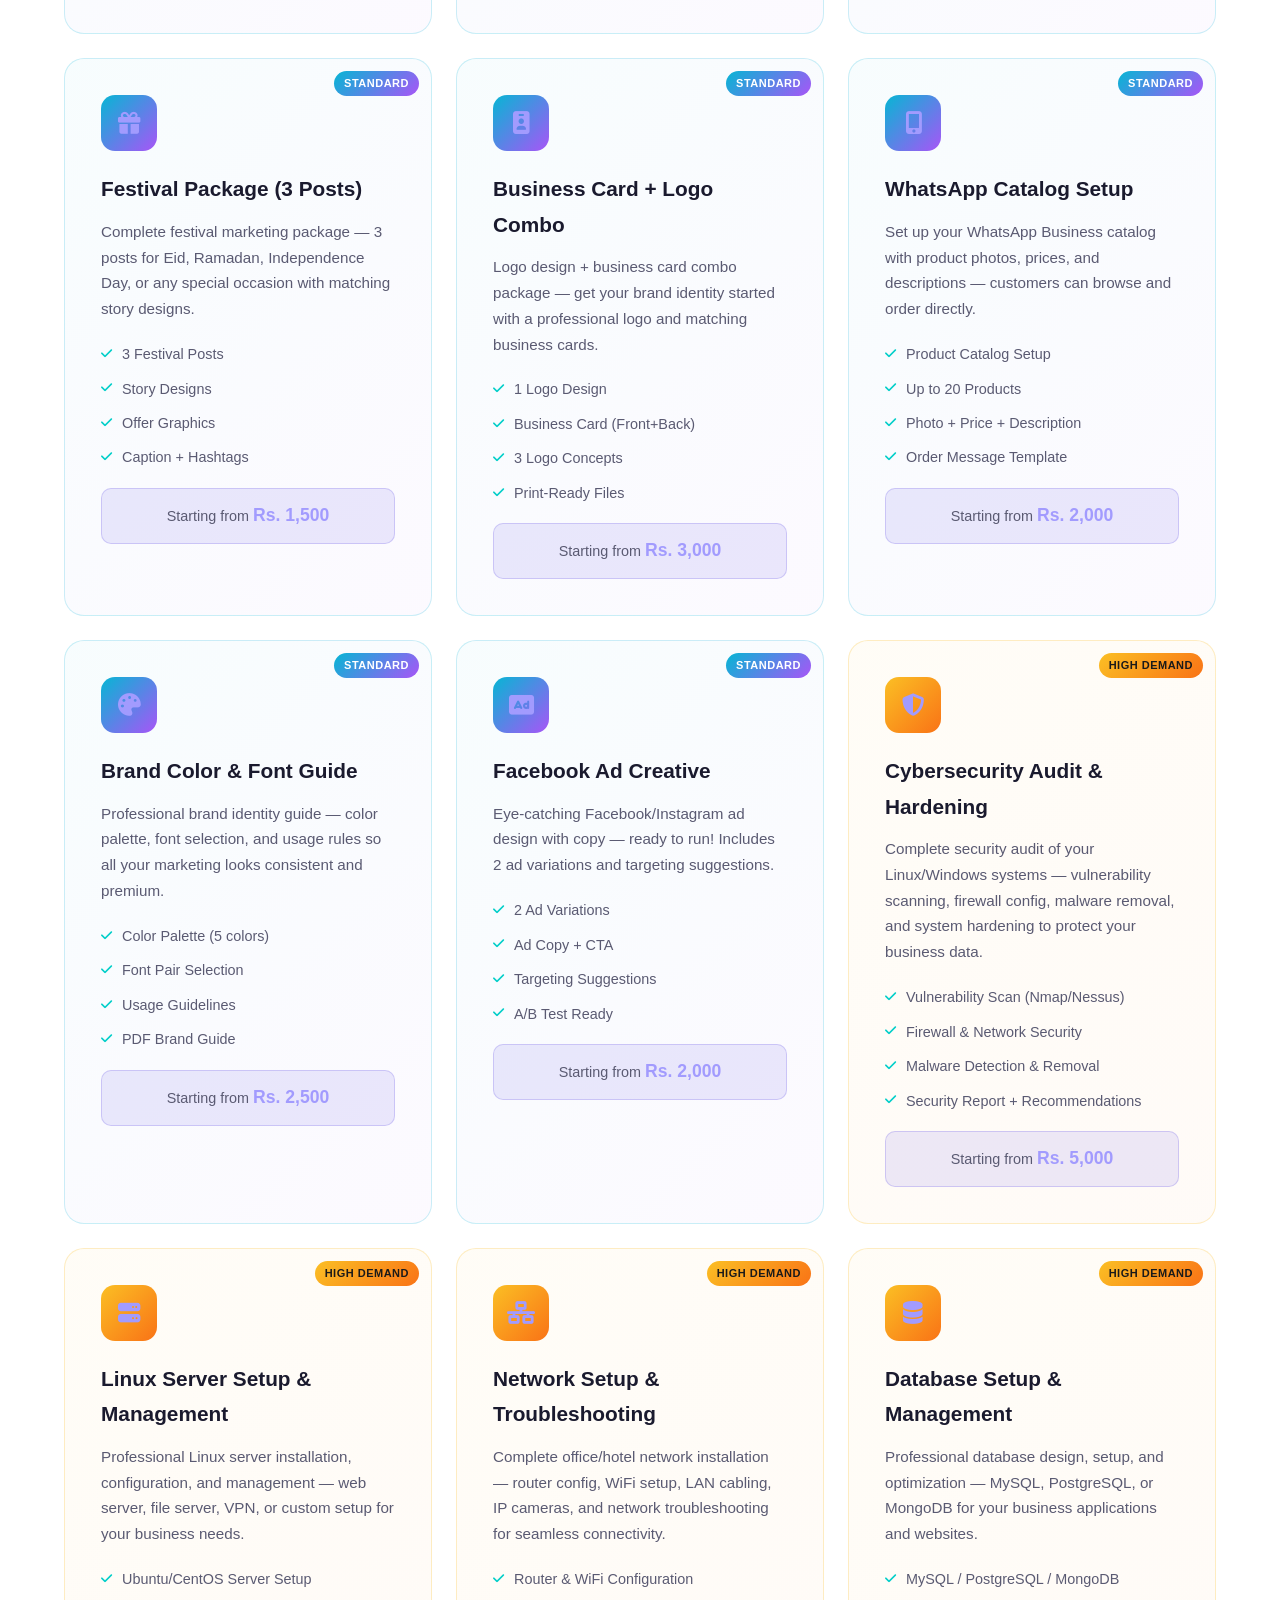
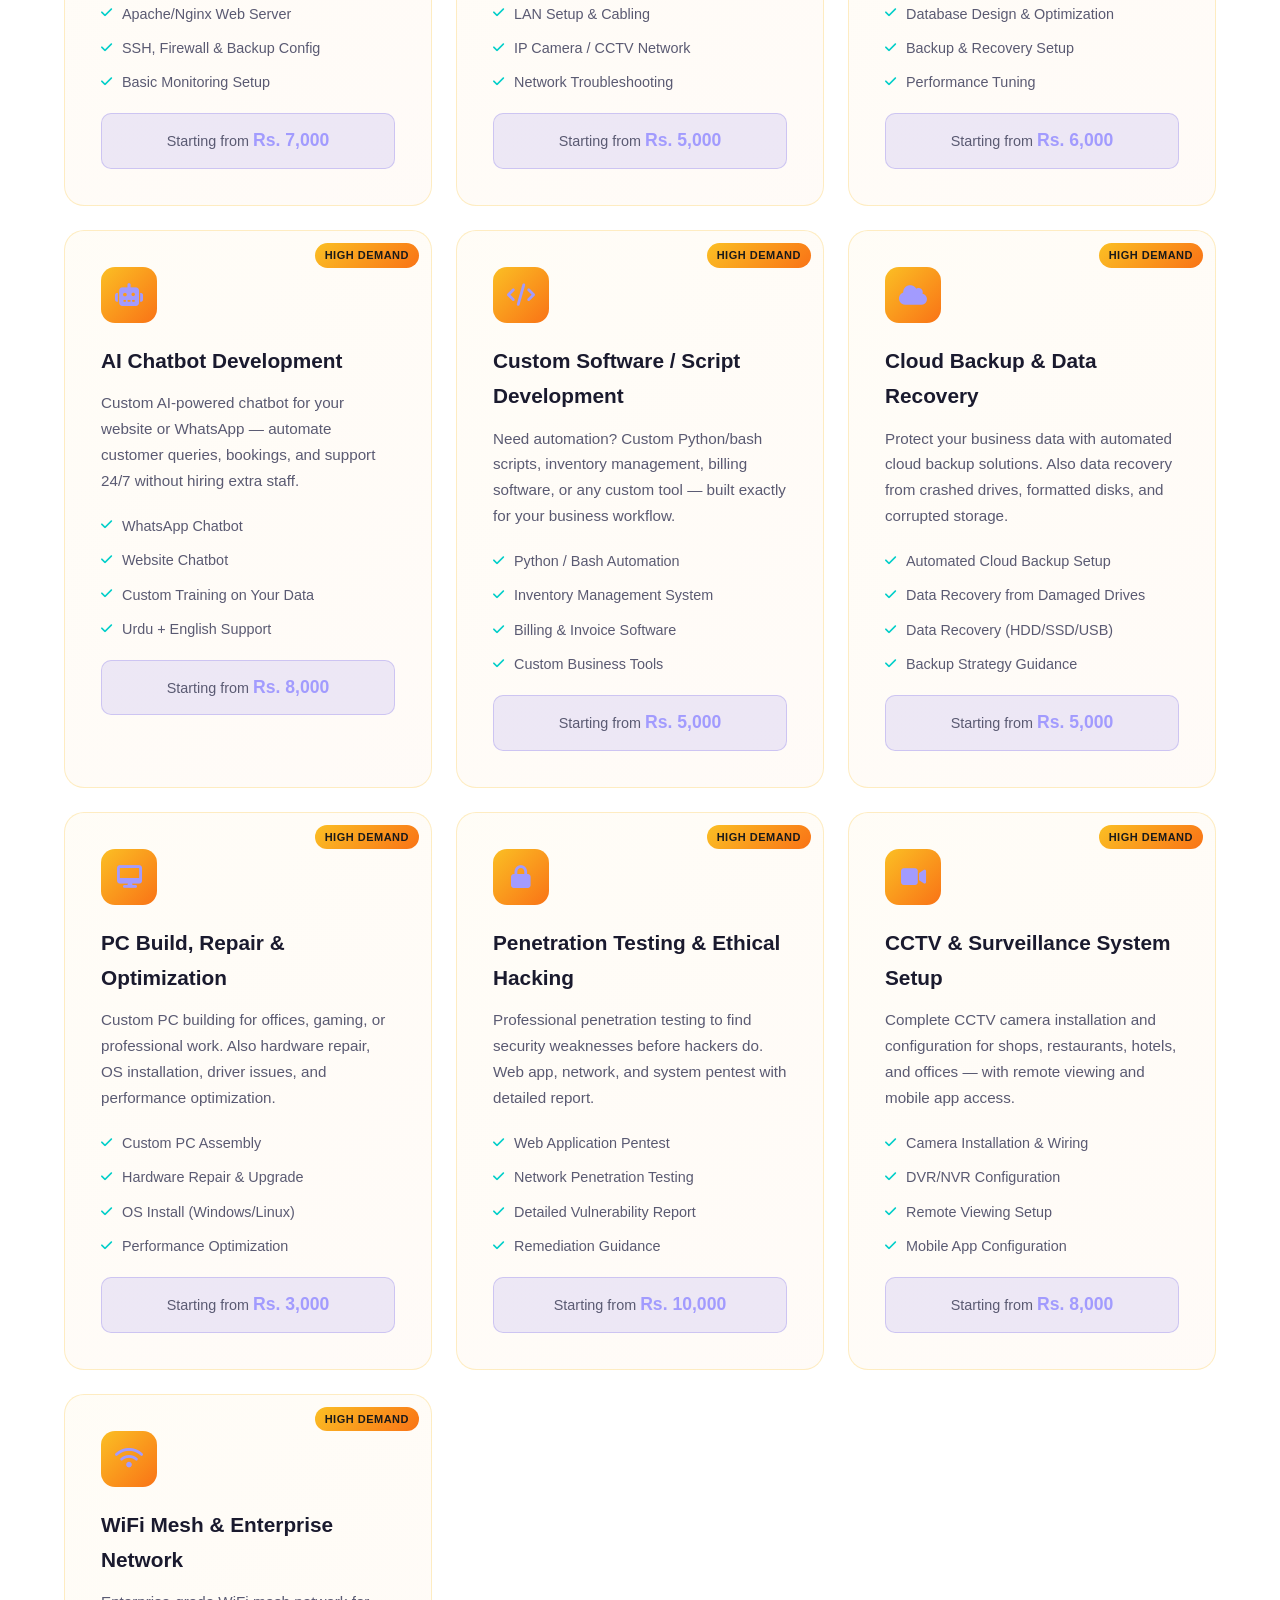
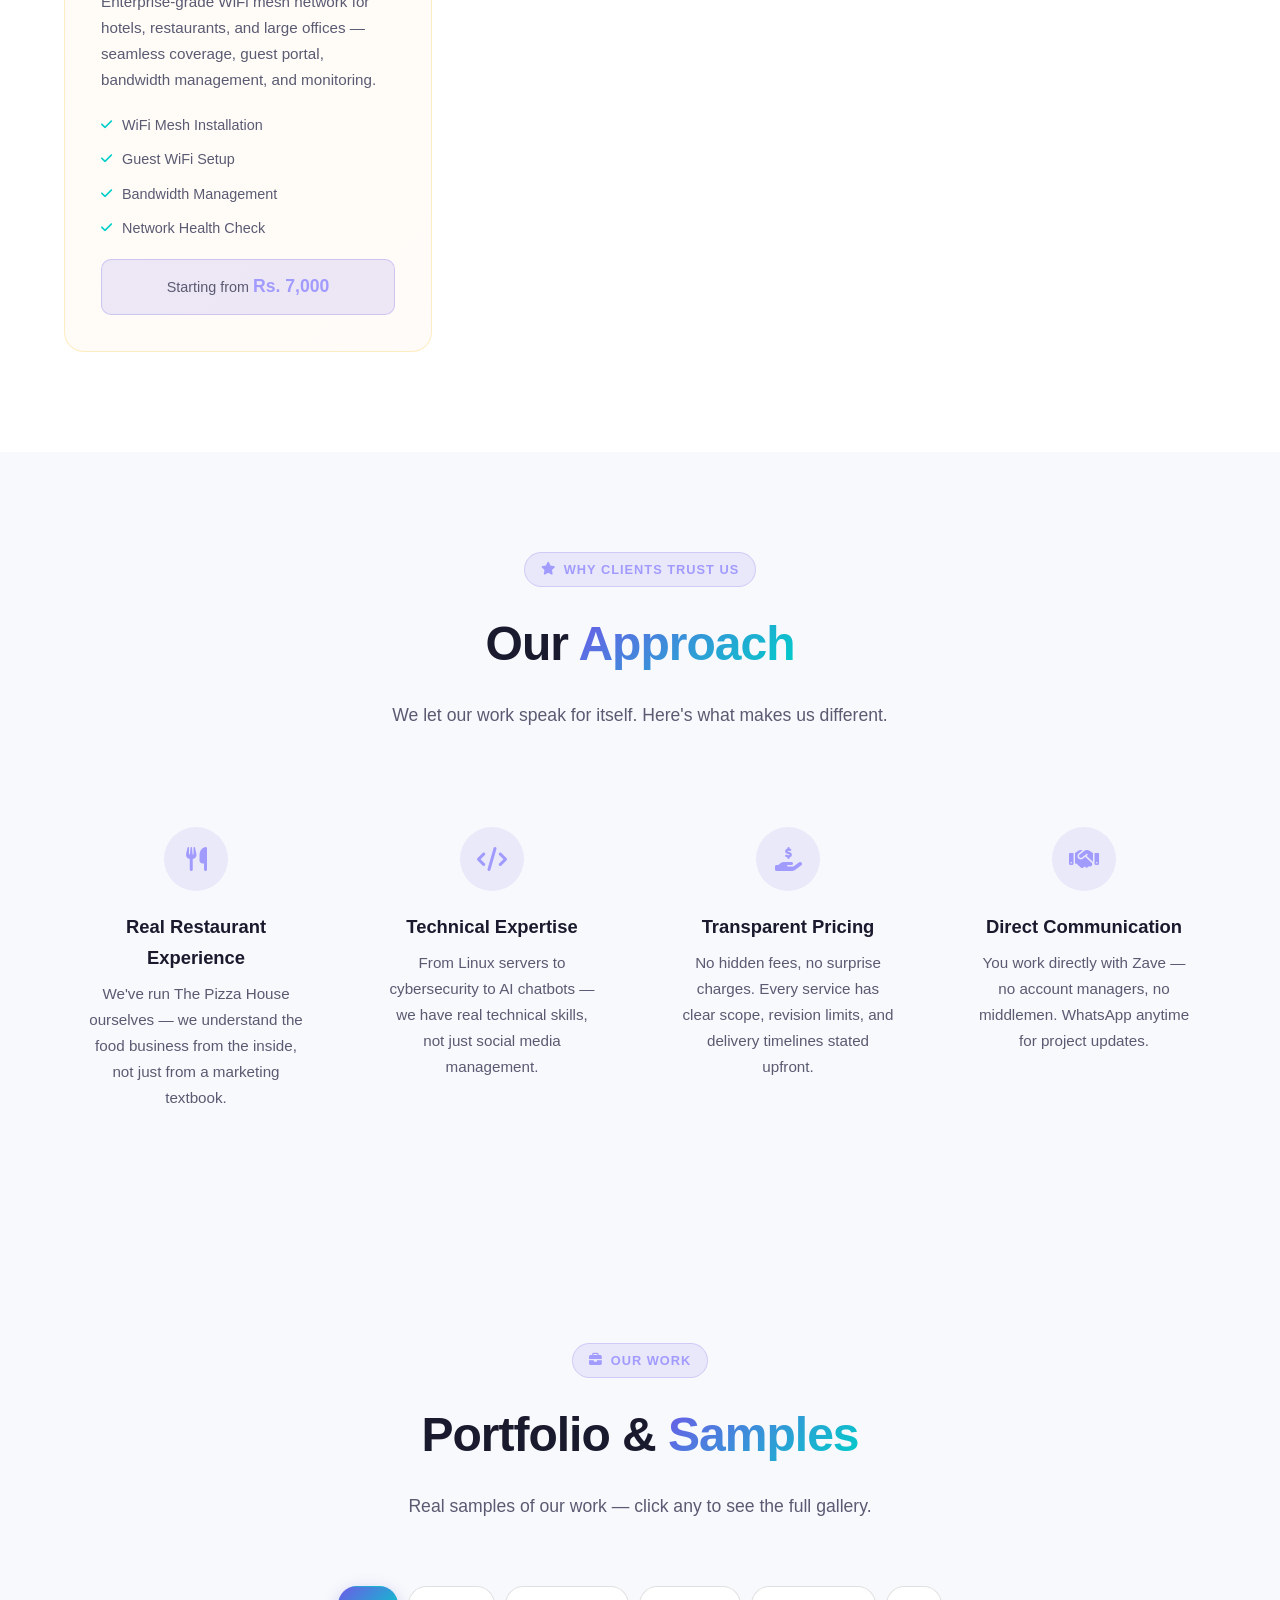
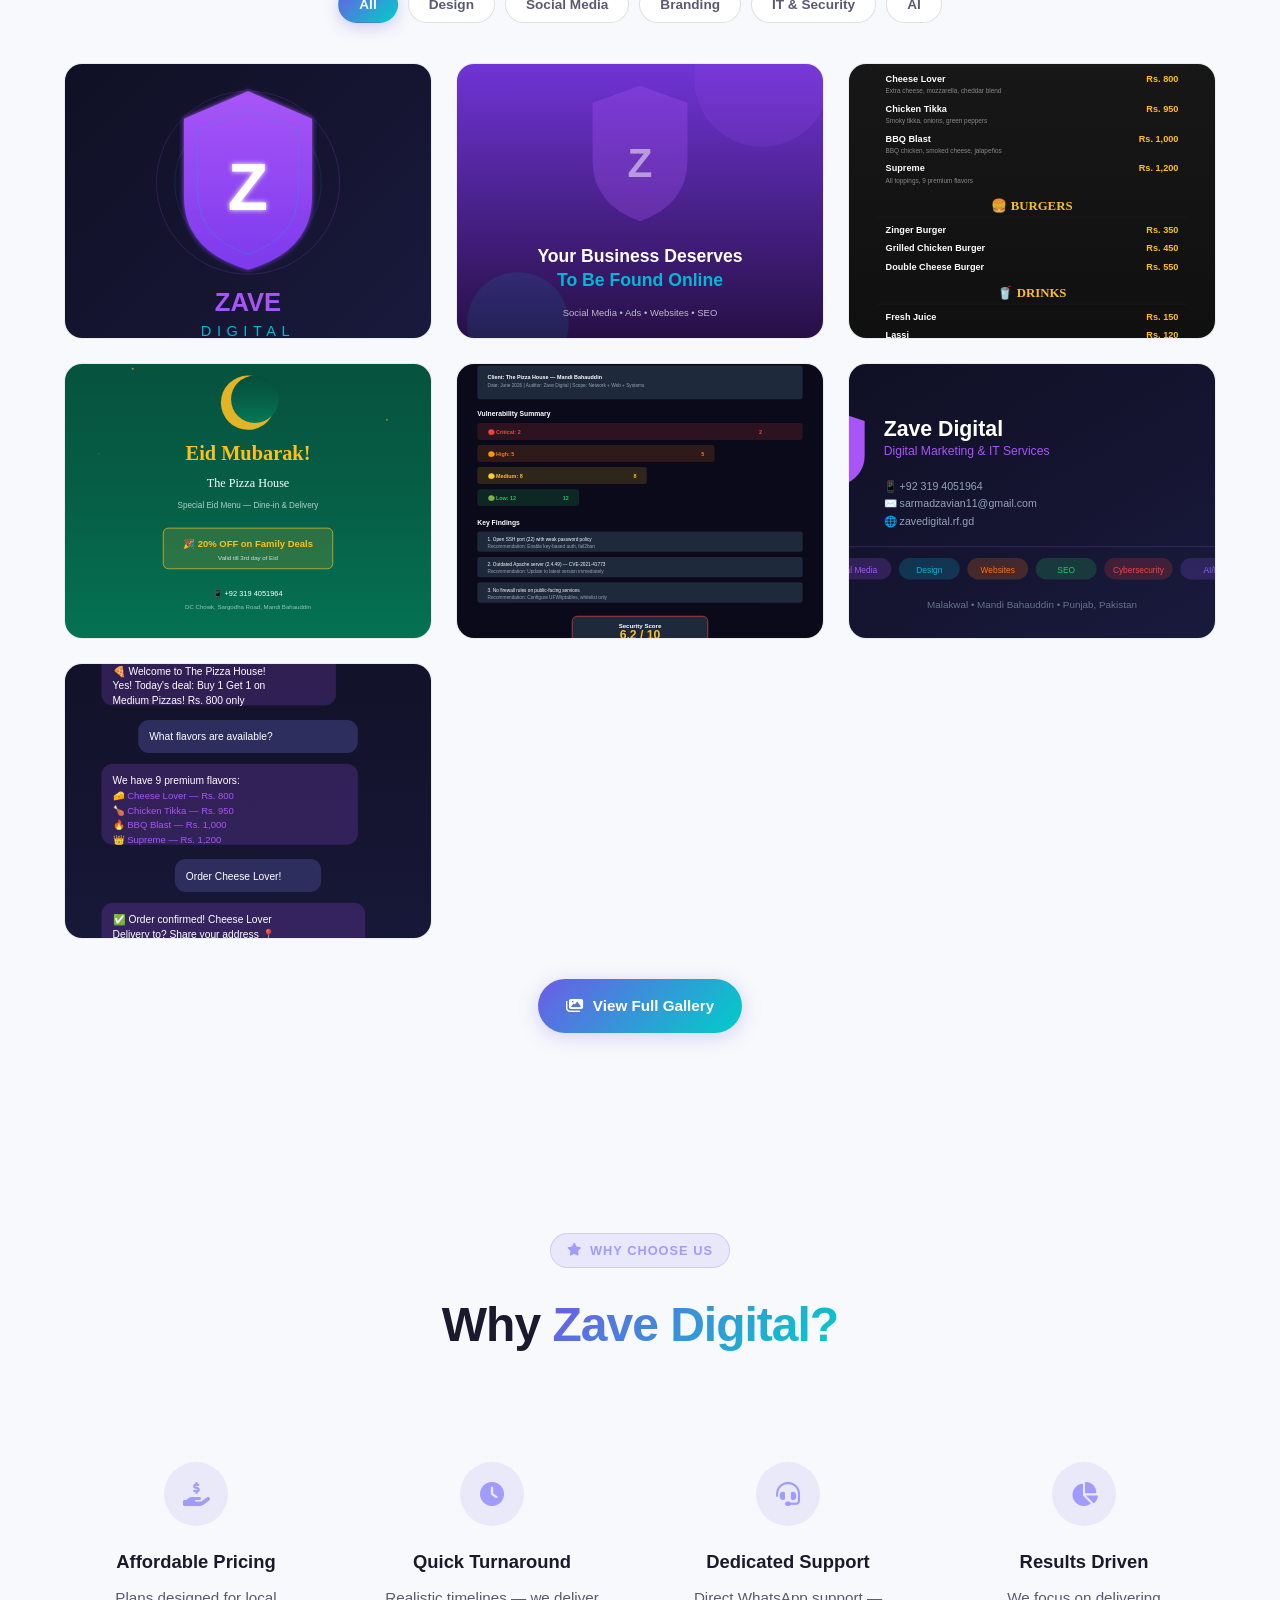
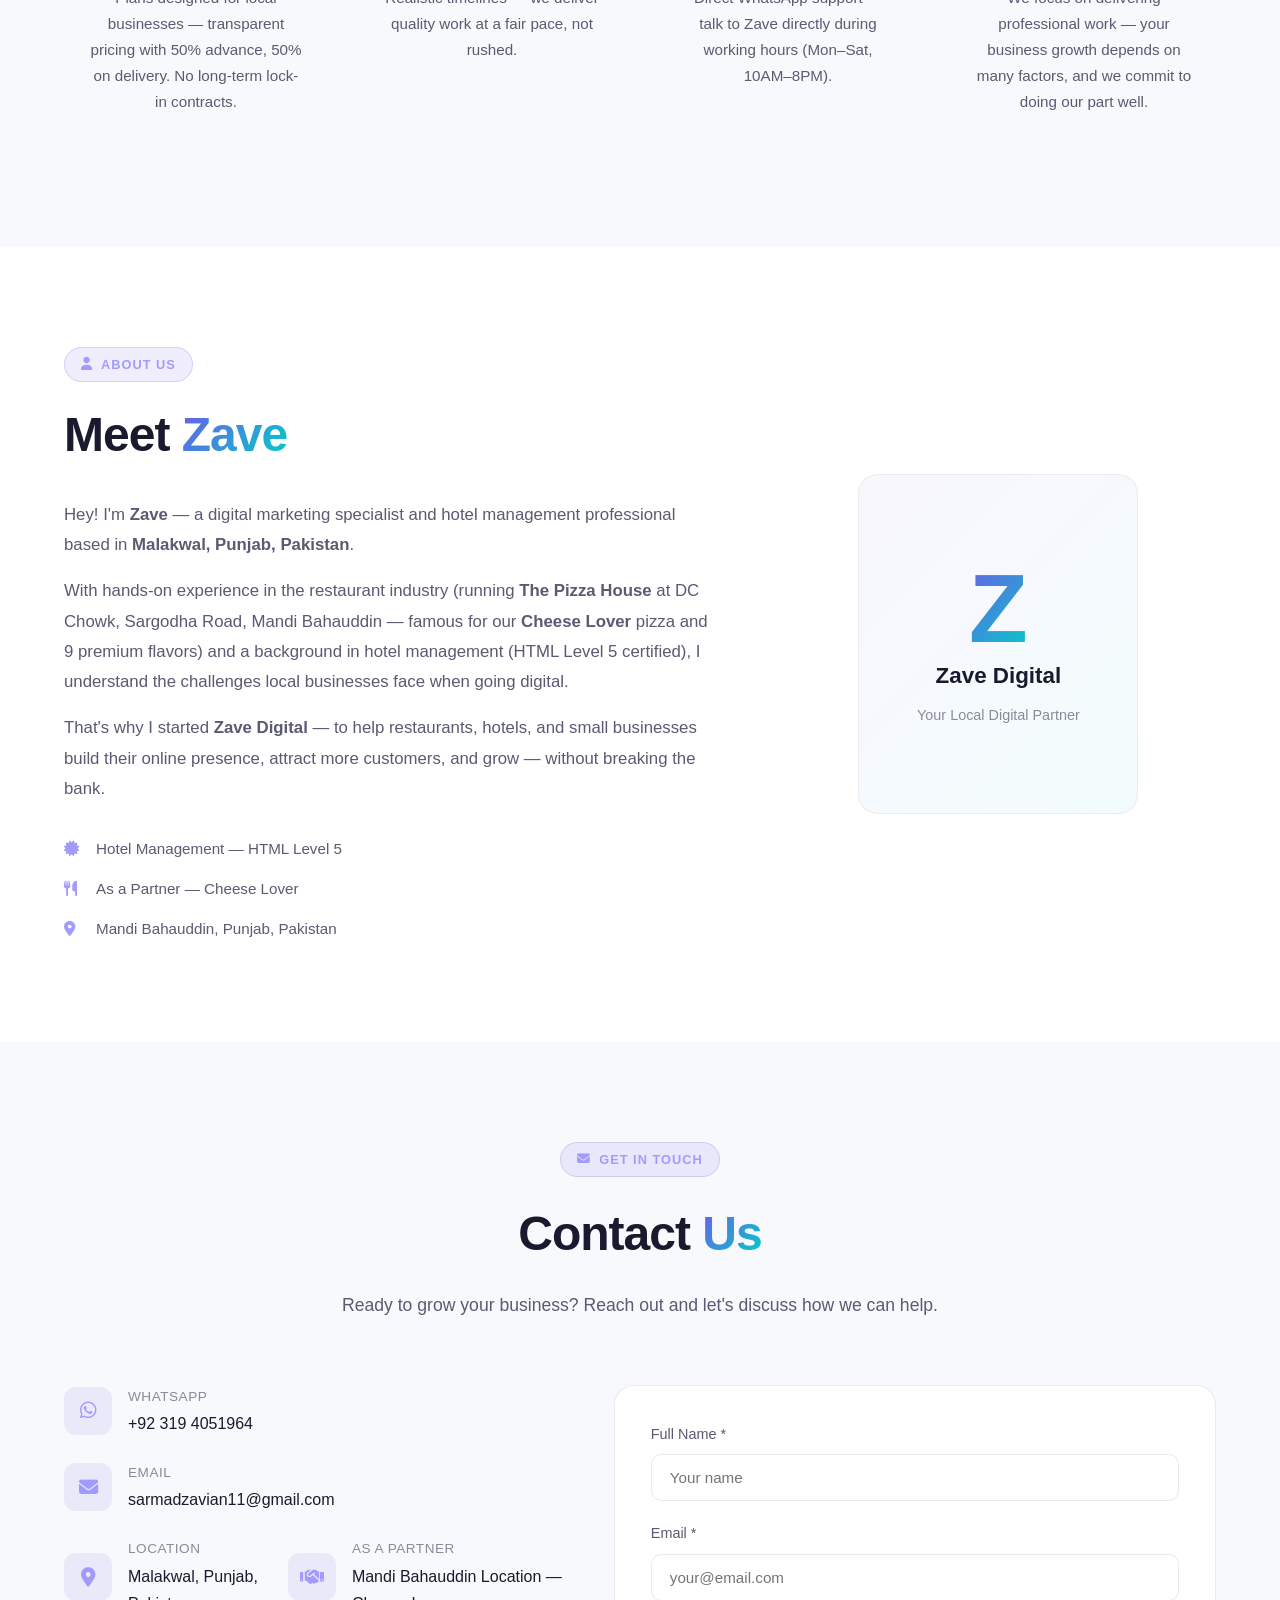
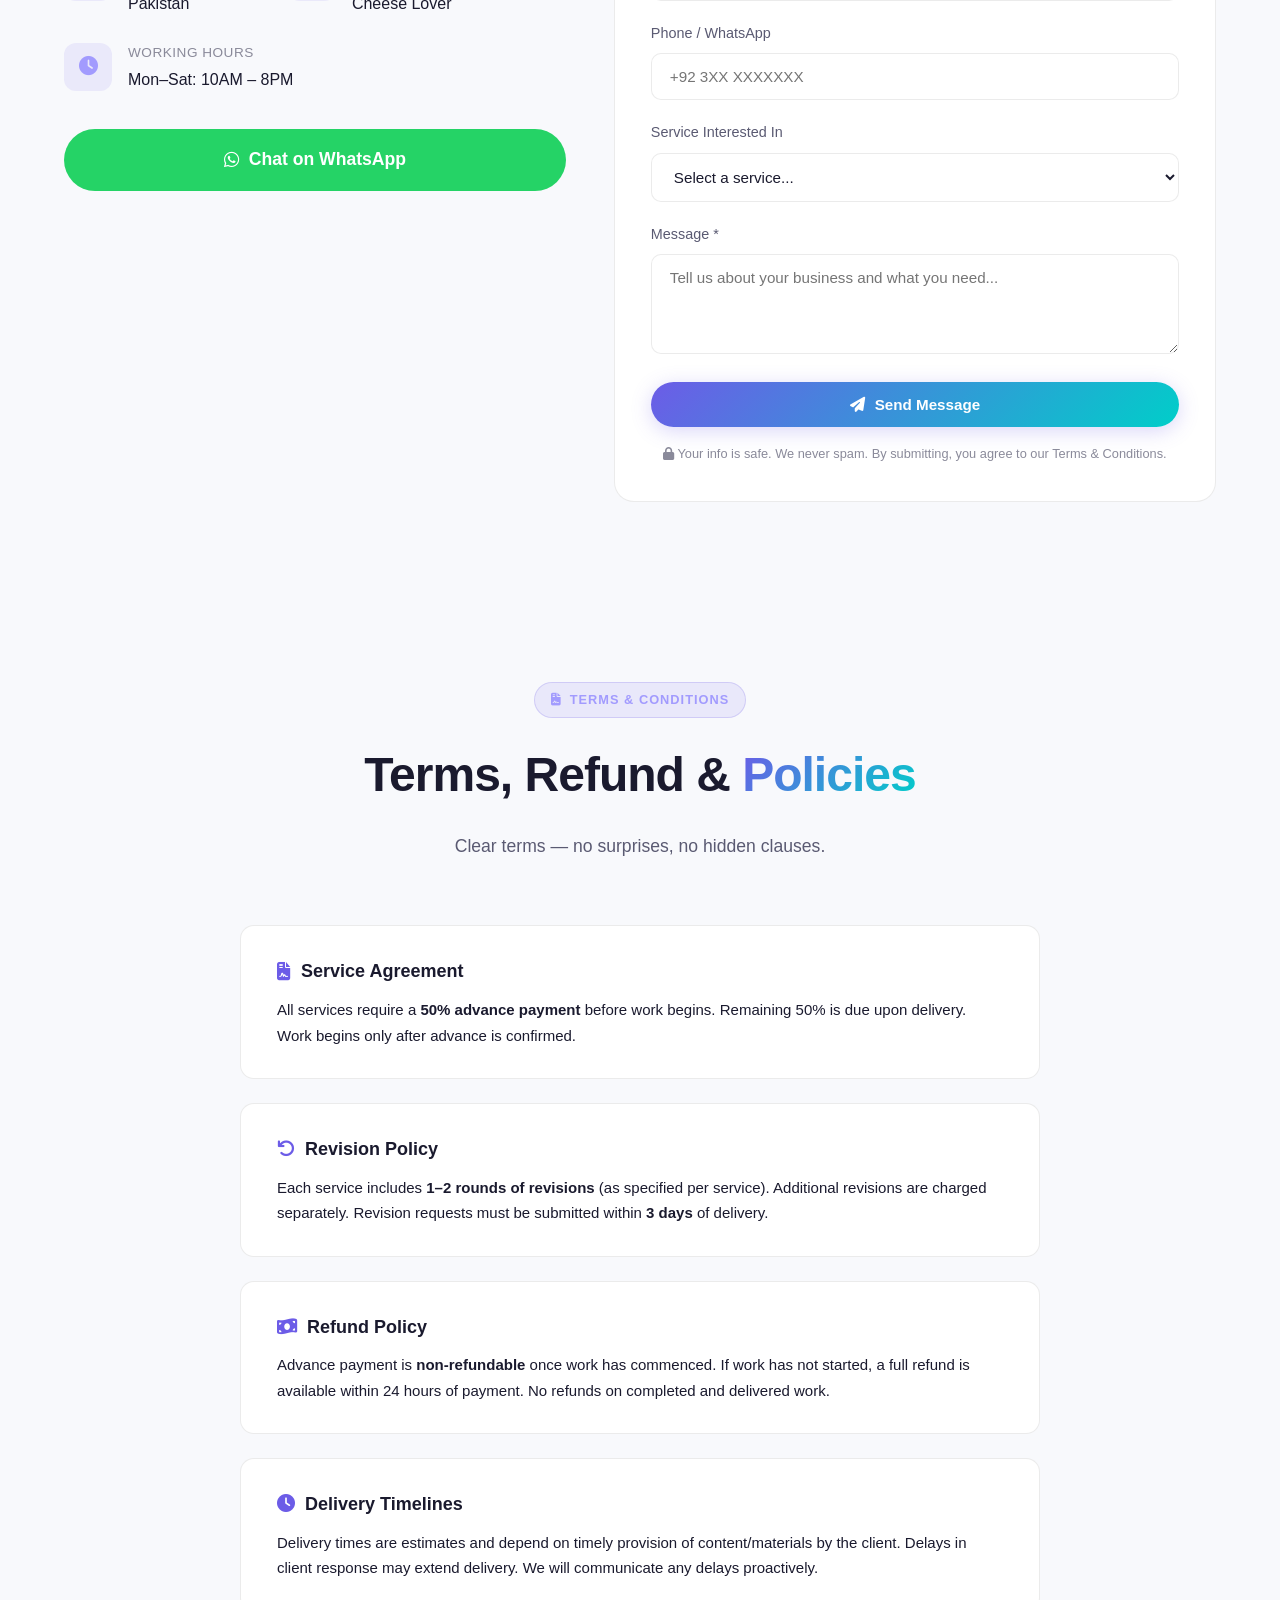
==== commit 13e08b9e: "Security hardening: Added .gitignore and CSP headers" ====
--- a/index.html
+++ b/index.html
@@ -2,6 +2,7 @@
 <html lang="en">
 <head>
     <meta charset="UTF-8">
+    <meta http-equiv="Content-Security-Policy" content="default-src 'self' https:; script-src 'self' https: 'unsafe-inline'; style-src 'self' https: 'unsafe-inline';">
     <meta name="viewport" content="width=device-width, initial-scale=1.0">
     <meta name="description" content="Zave Digital — Professional Digital Marketing, Social Media Management & Hotel Management Services in Malakwal, Punjab, Pakistan">
     <title>Zave Digital — Digital Marketing & Hotel Management Services</title>
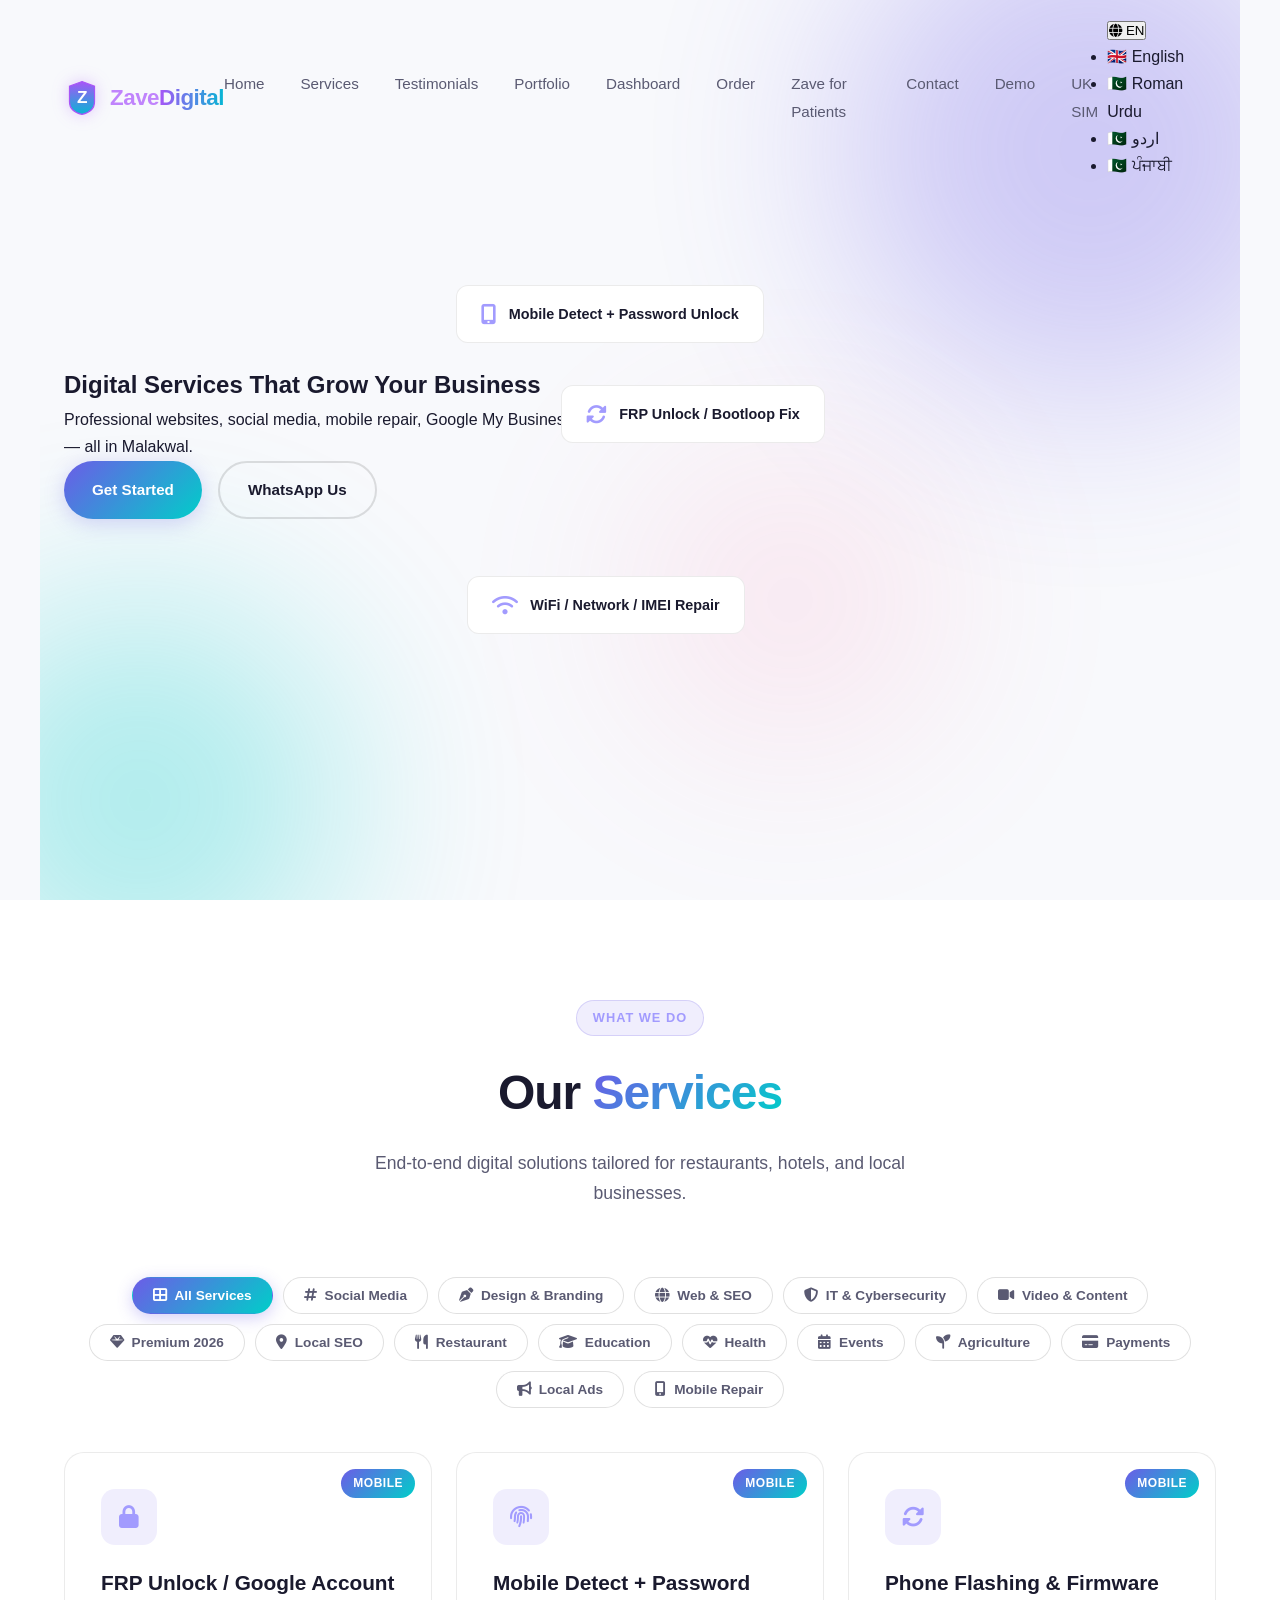
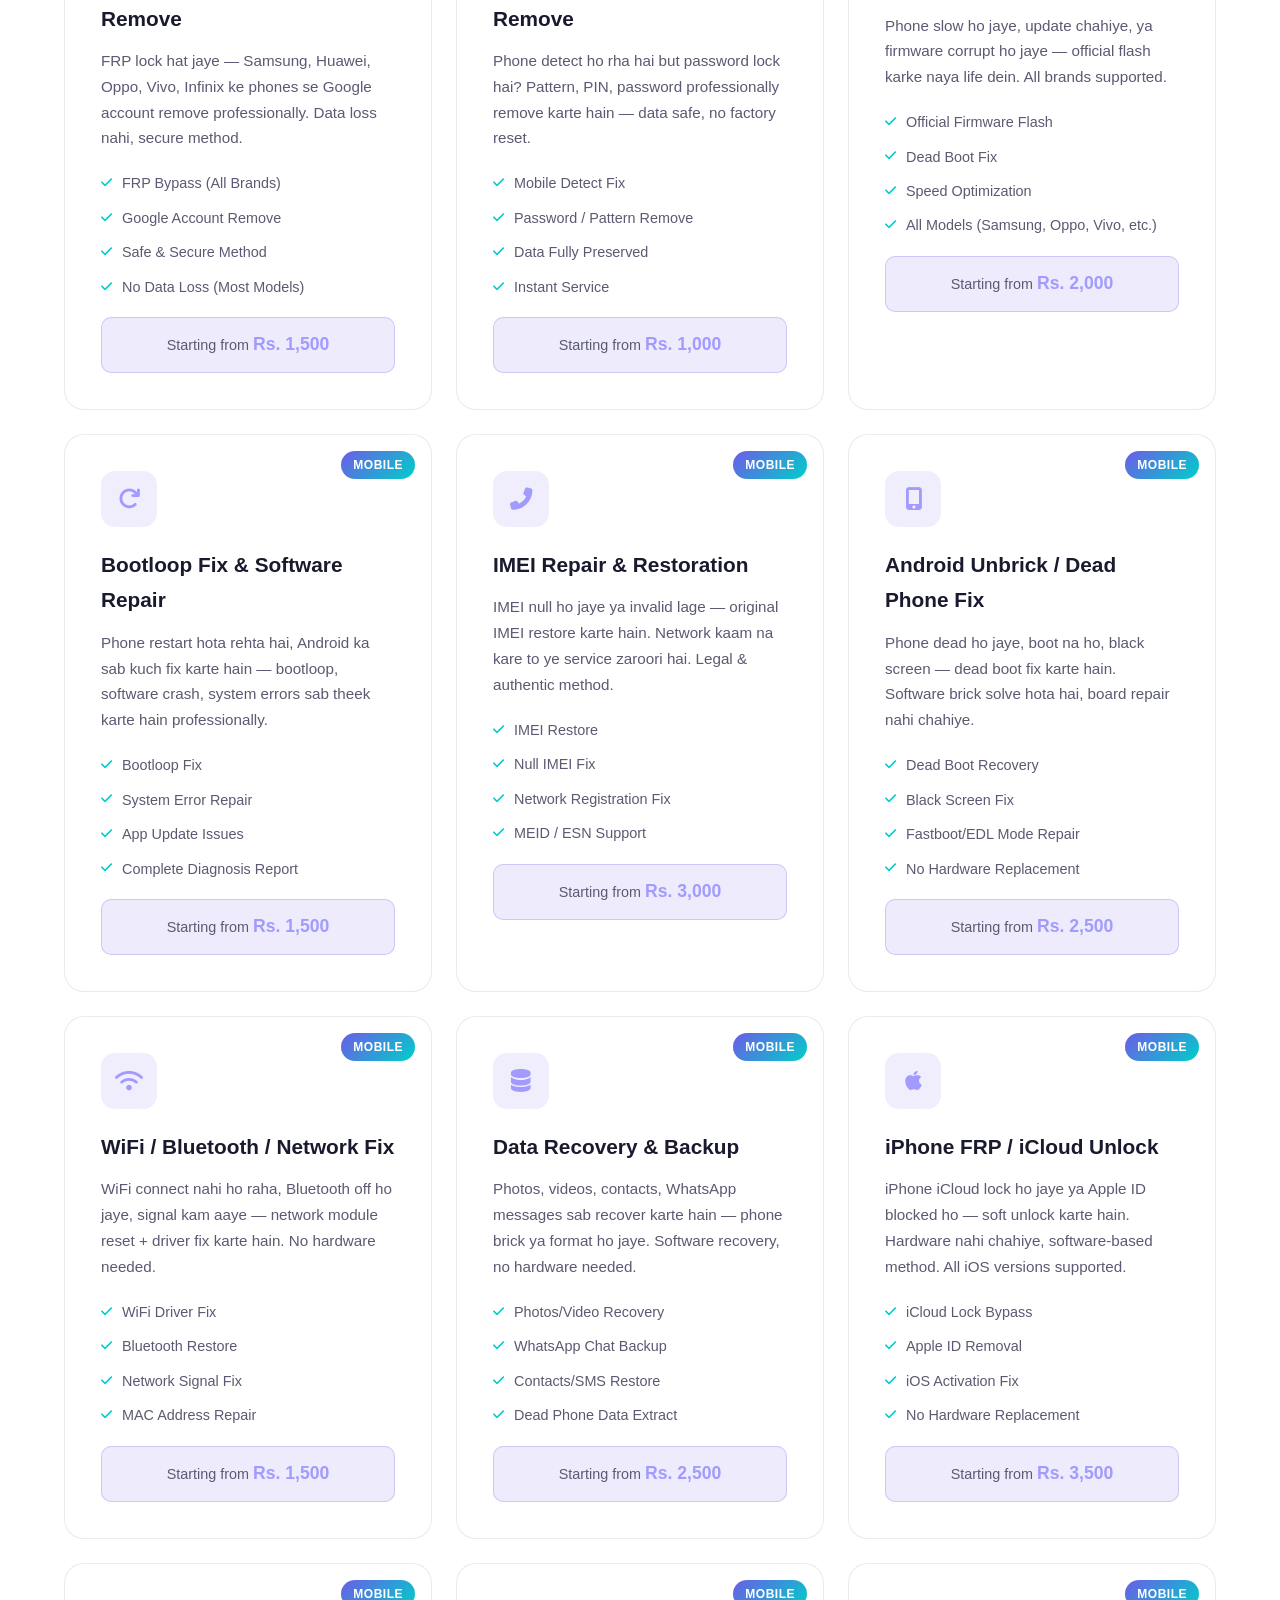
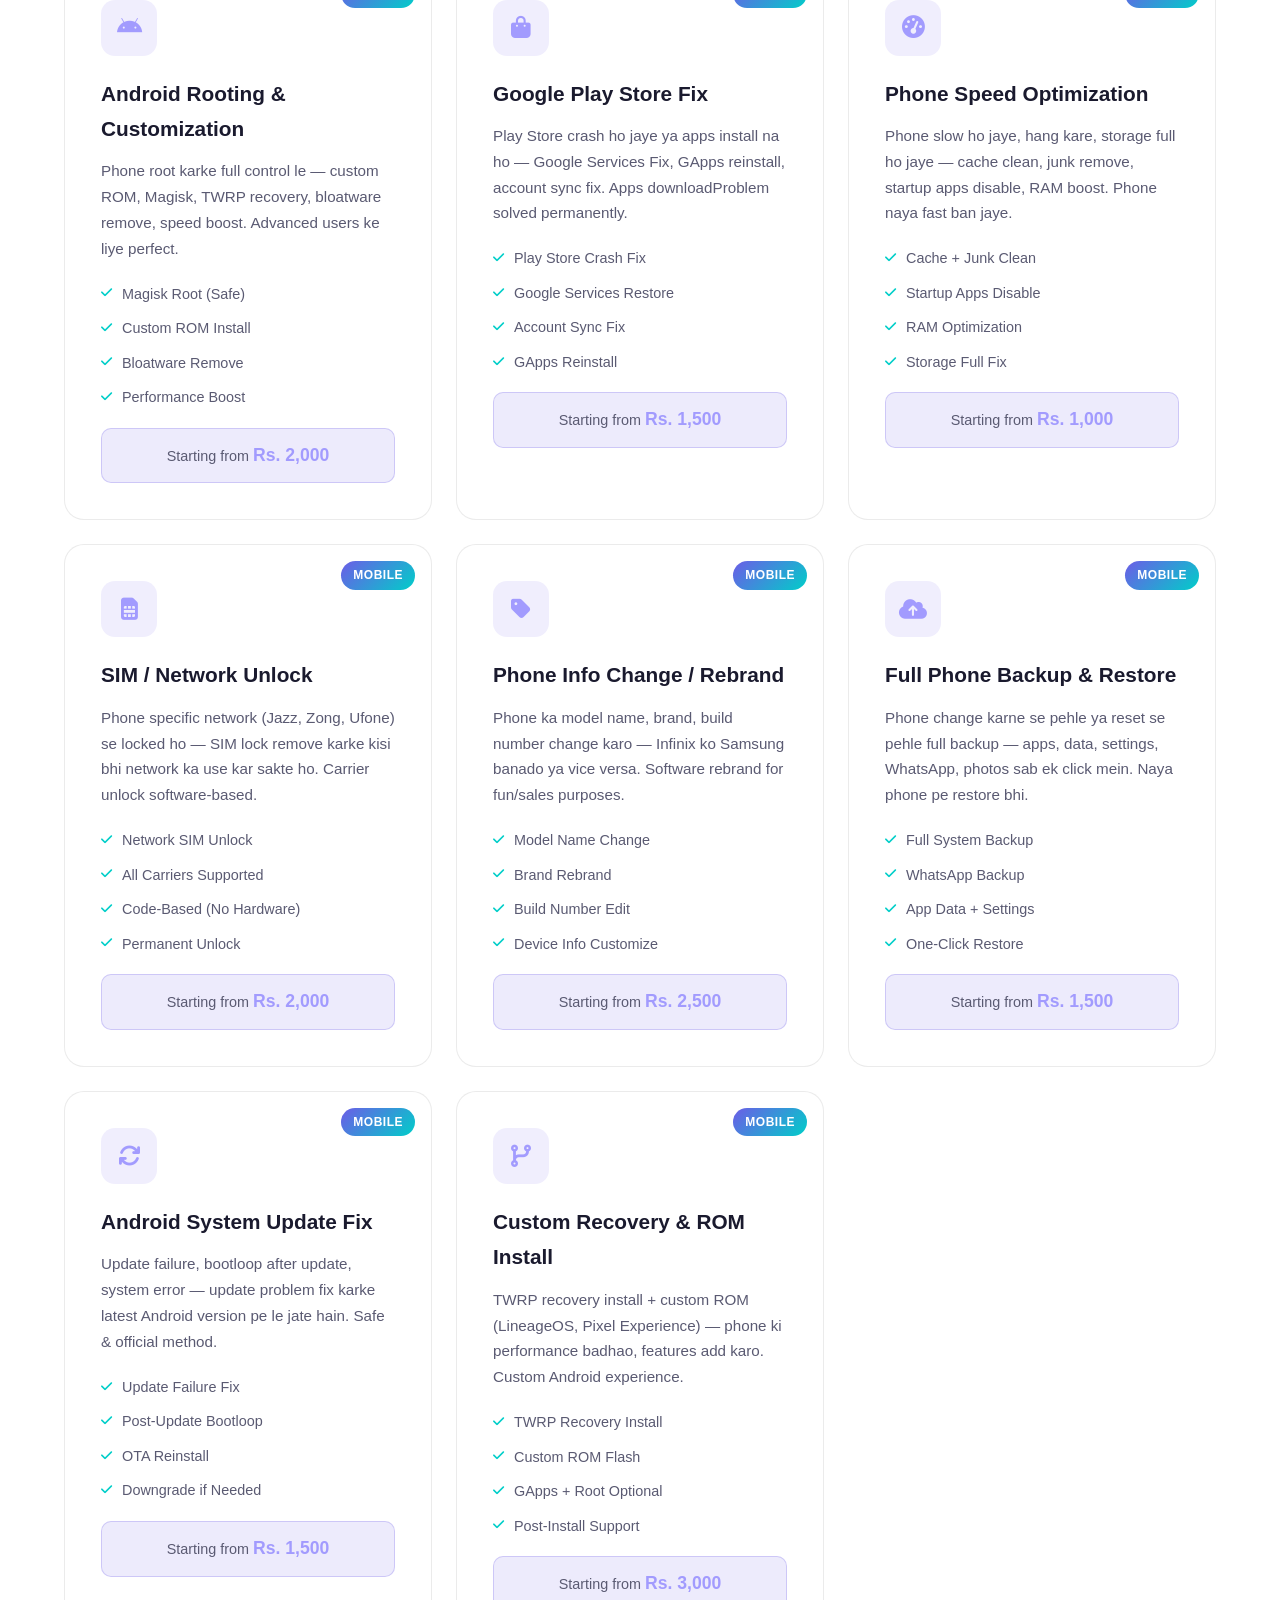
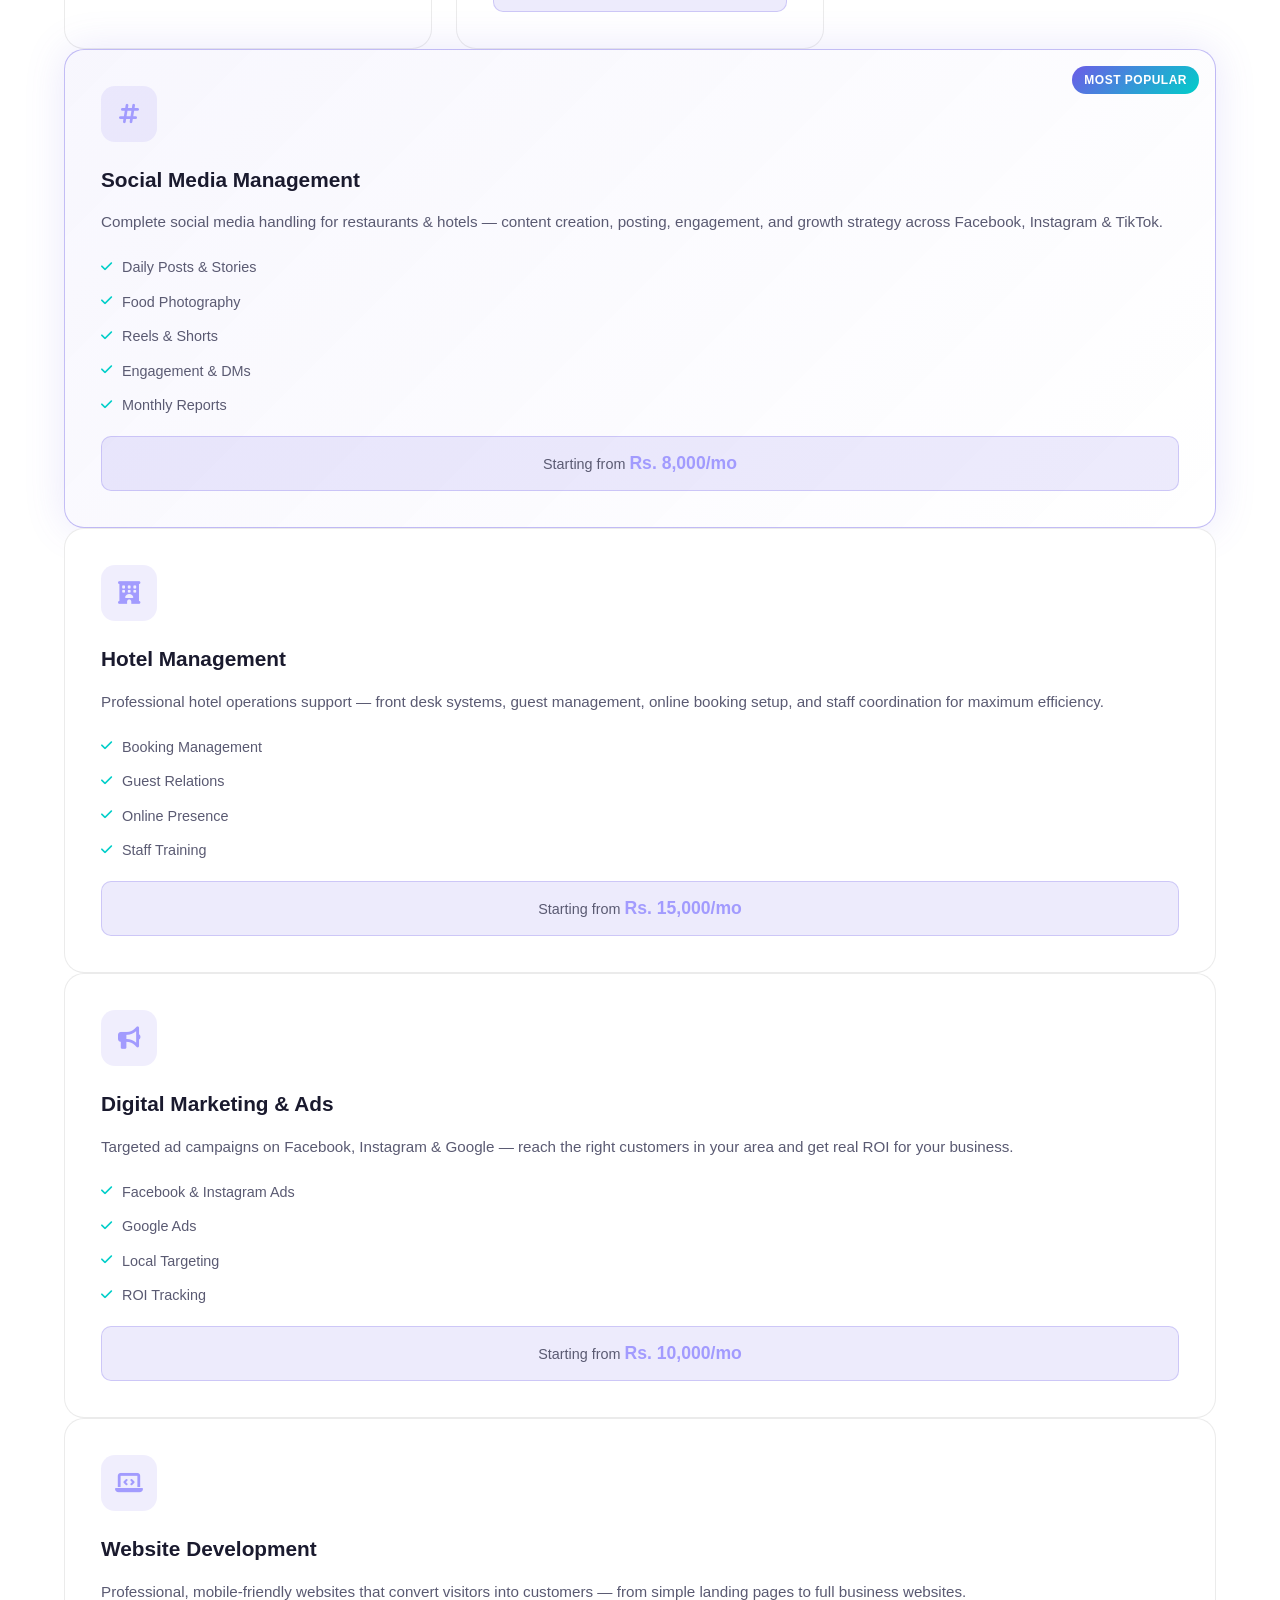
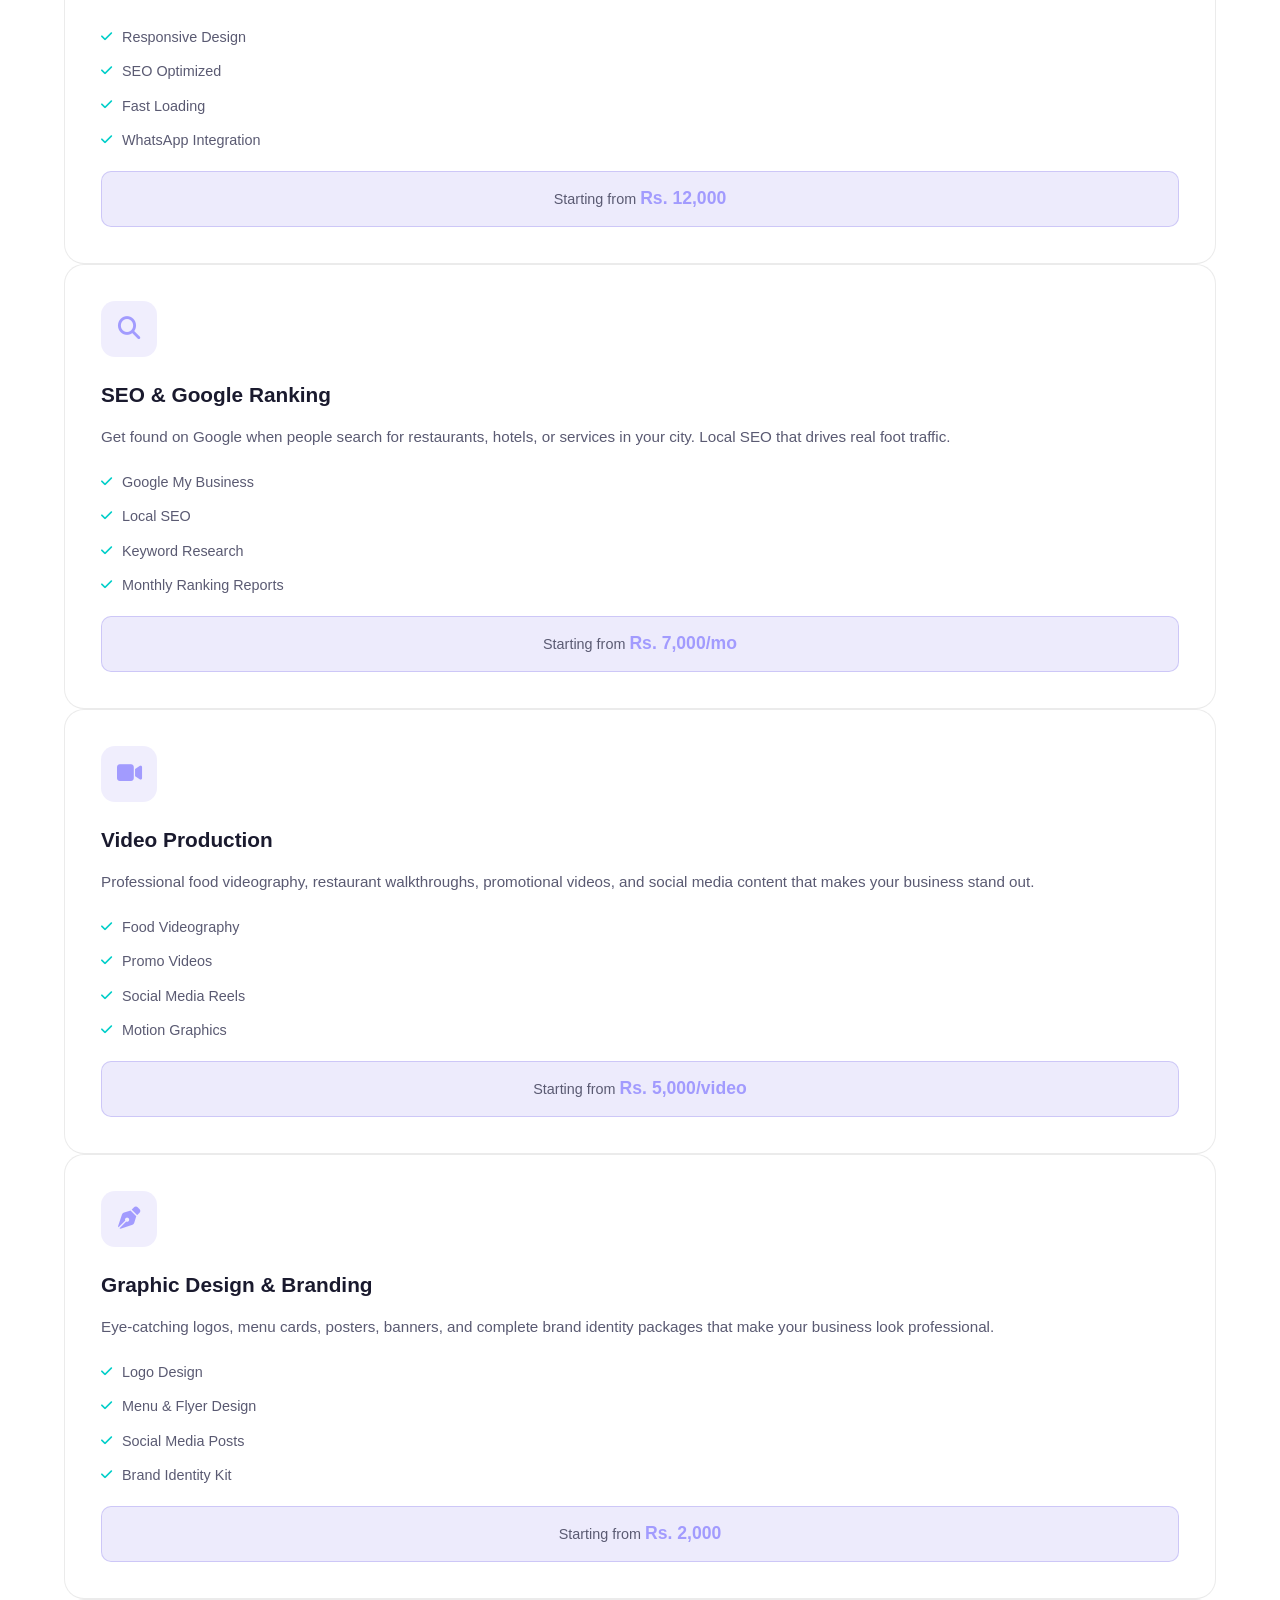
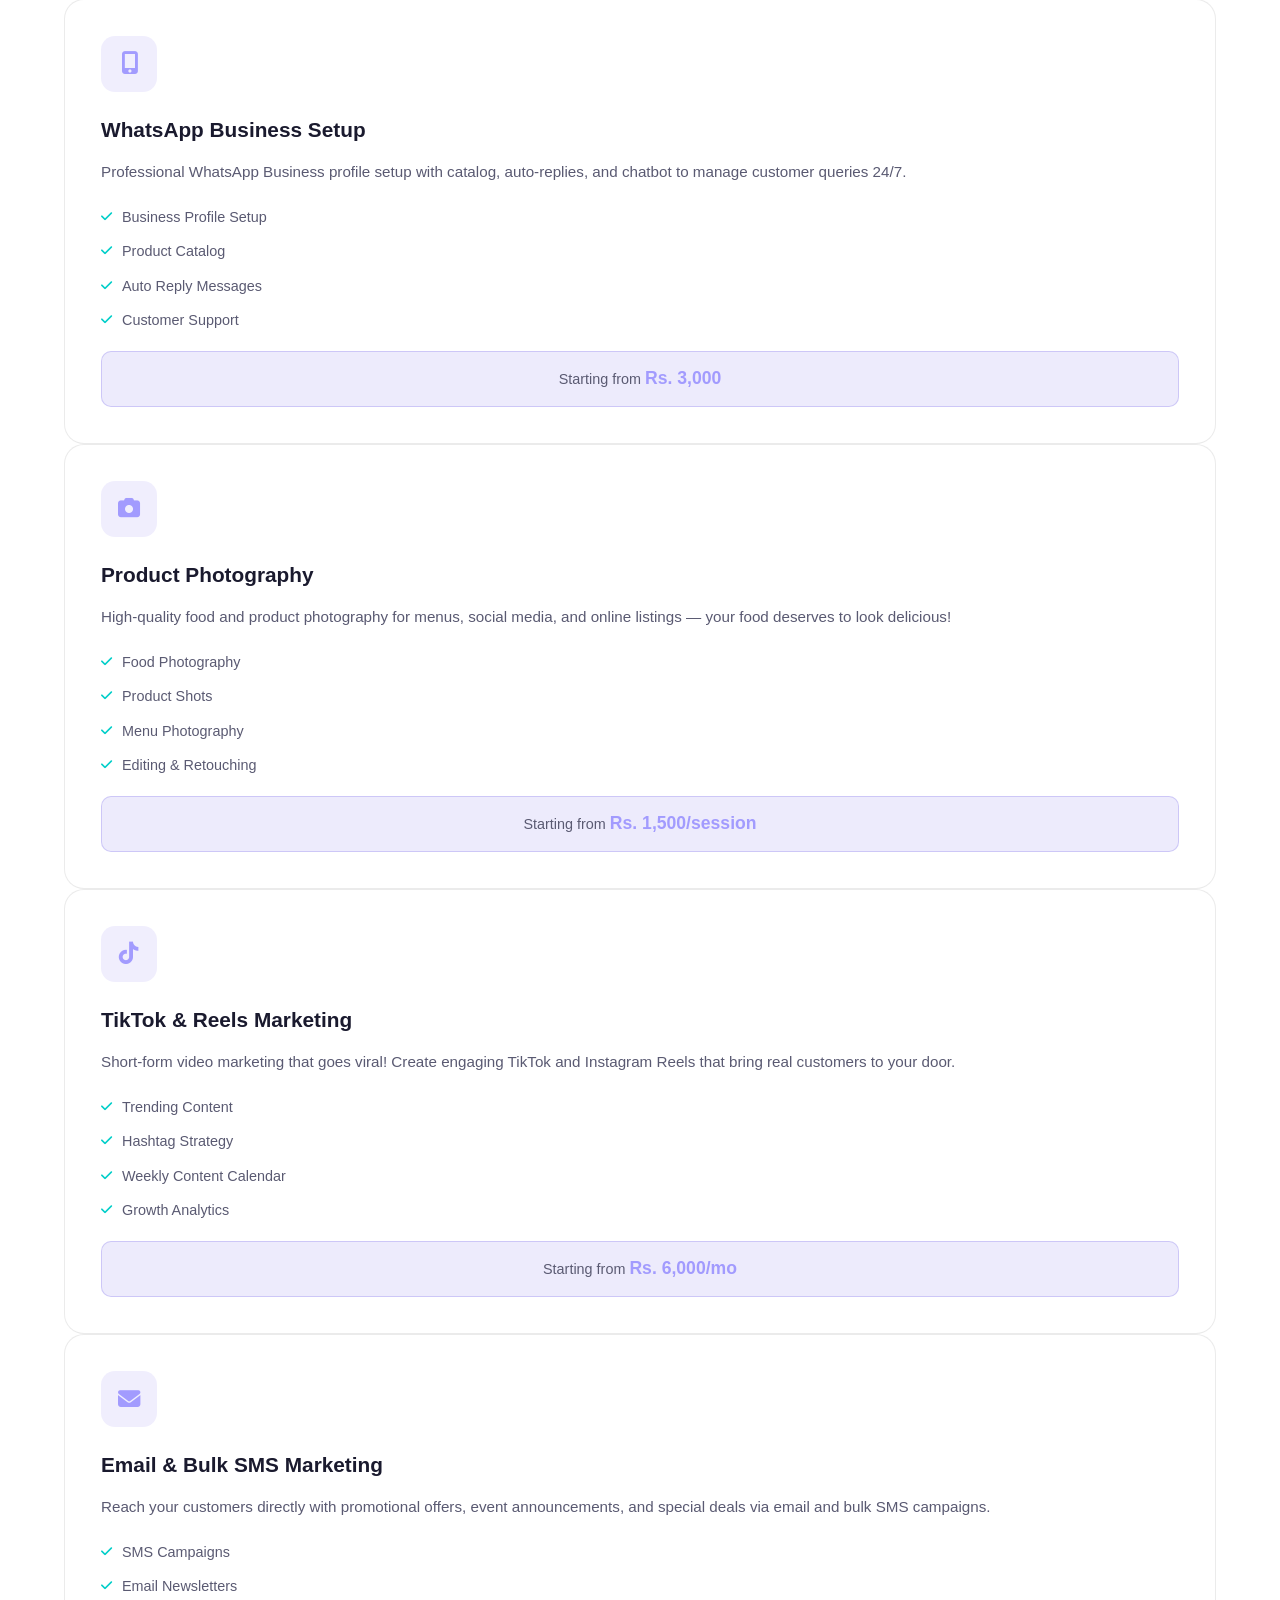
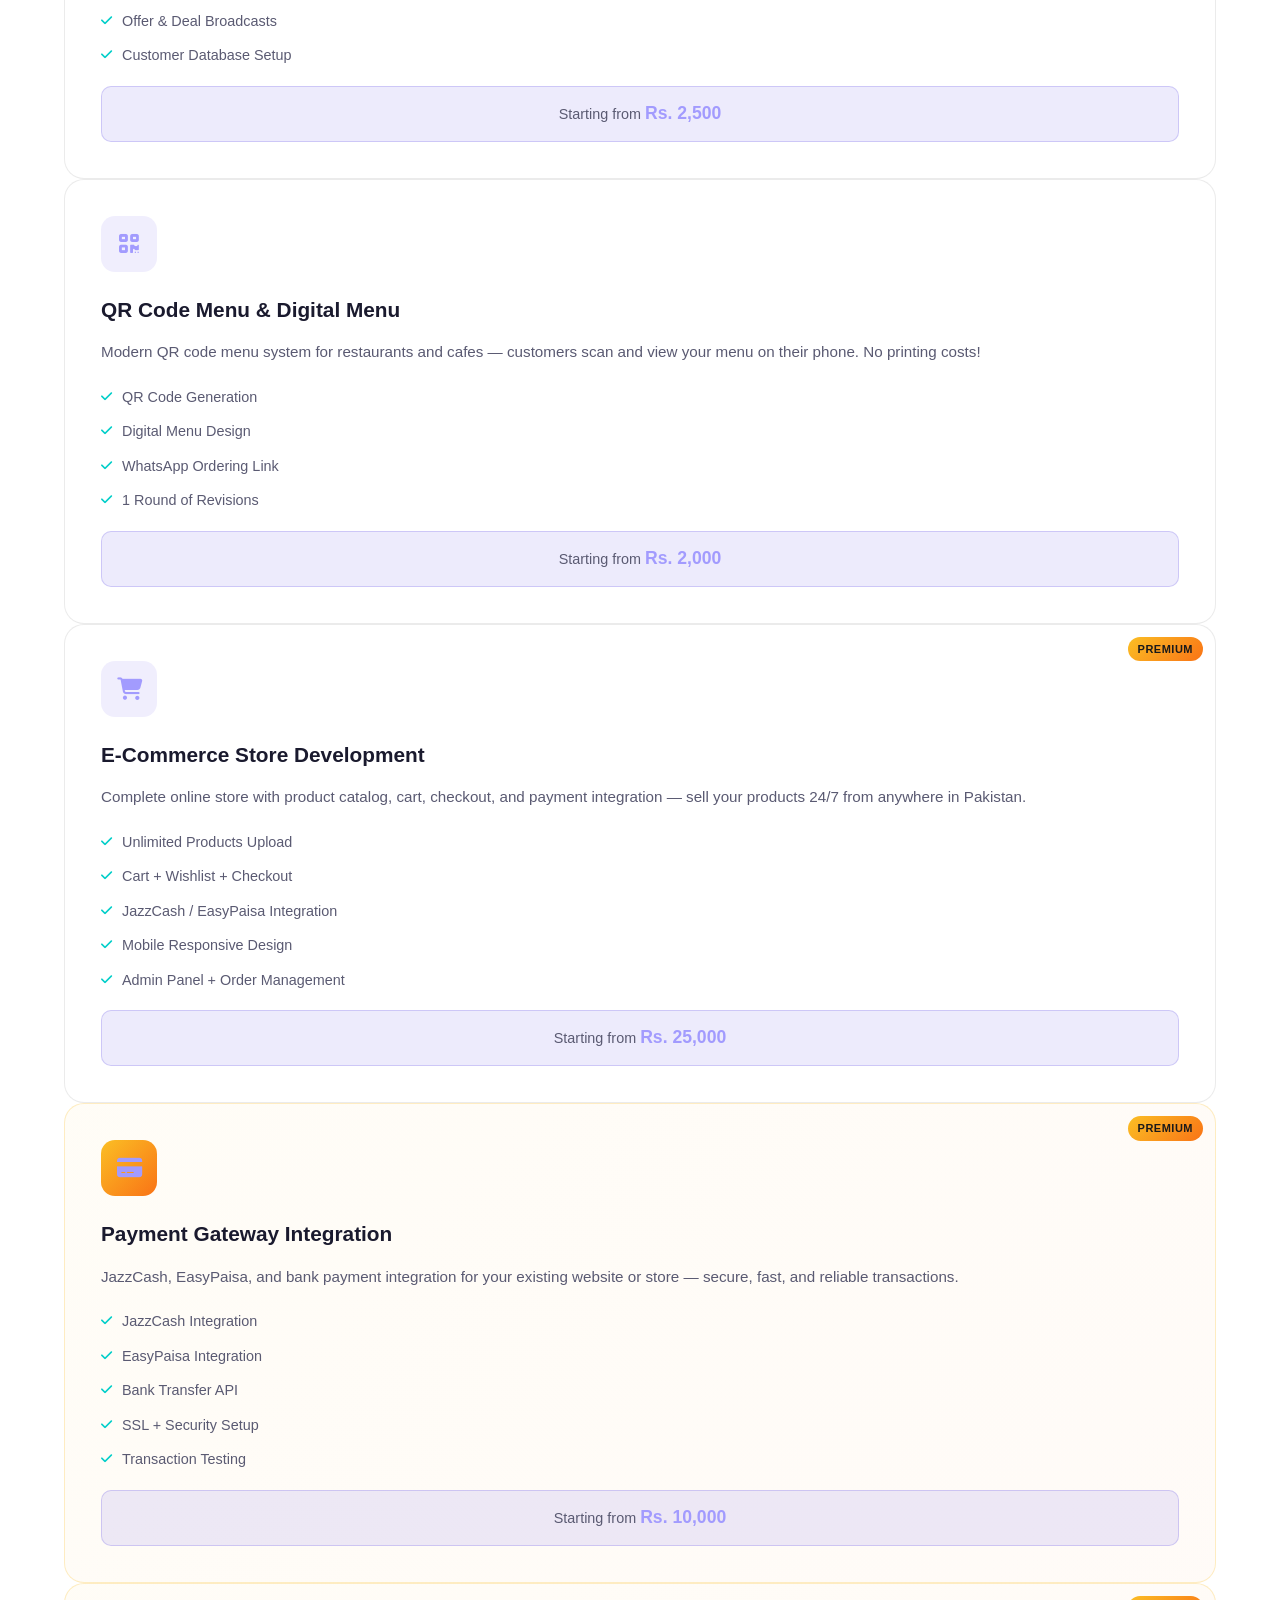
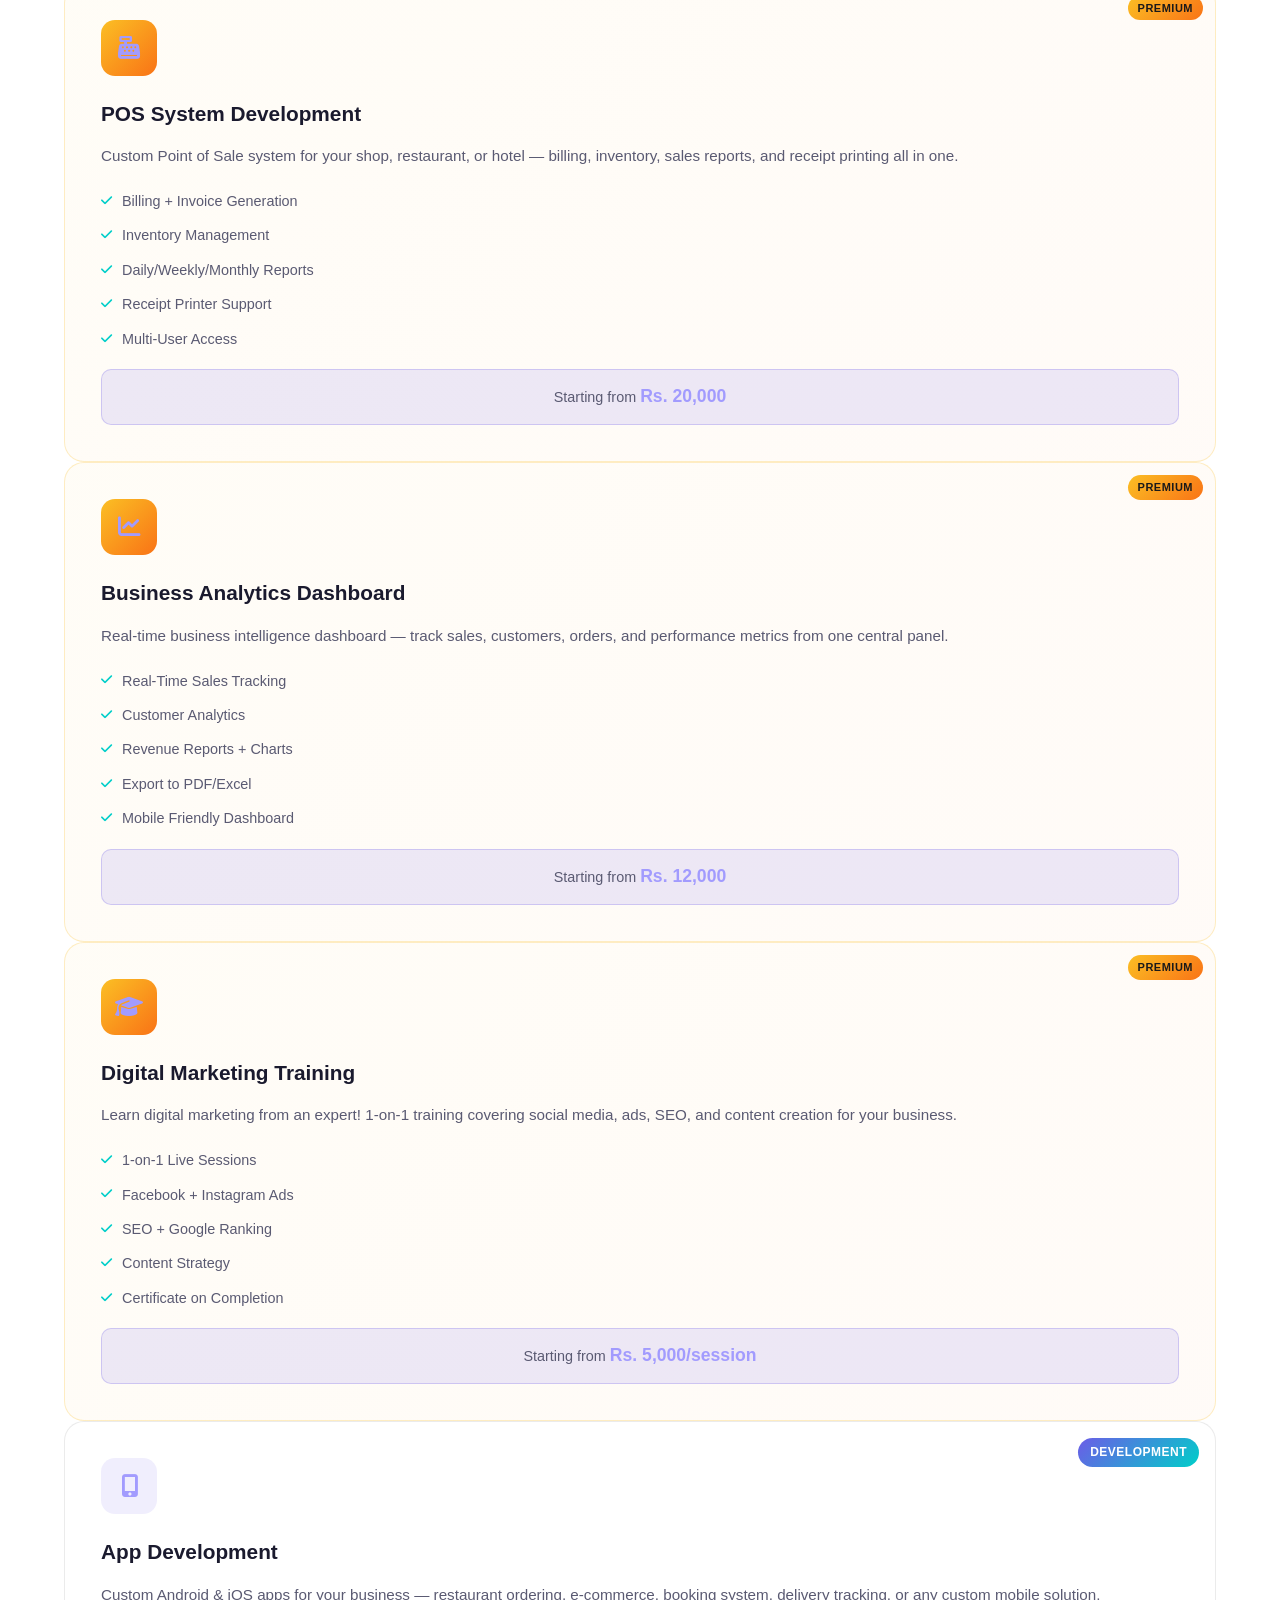
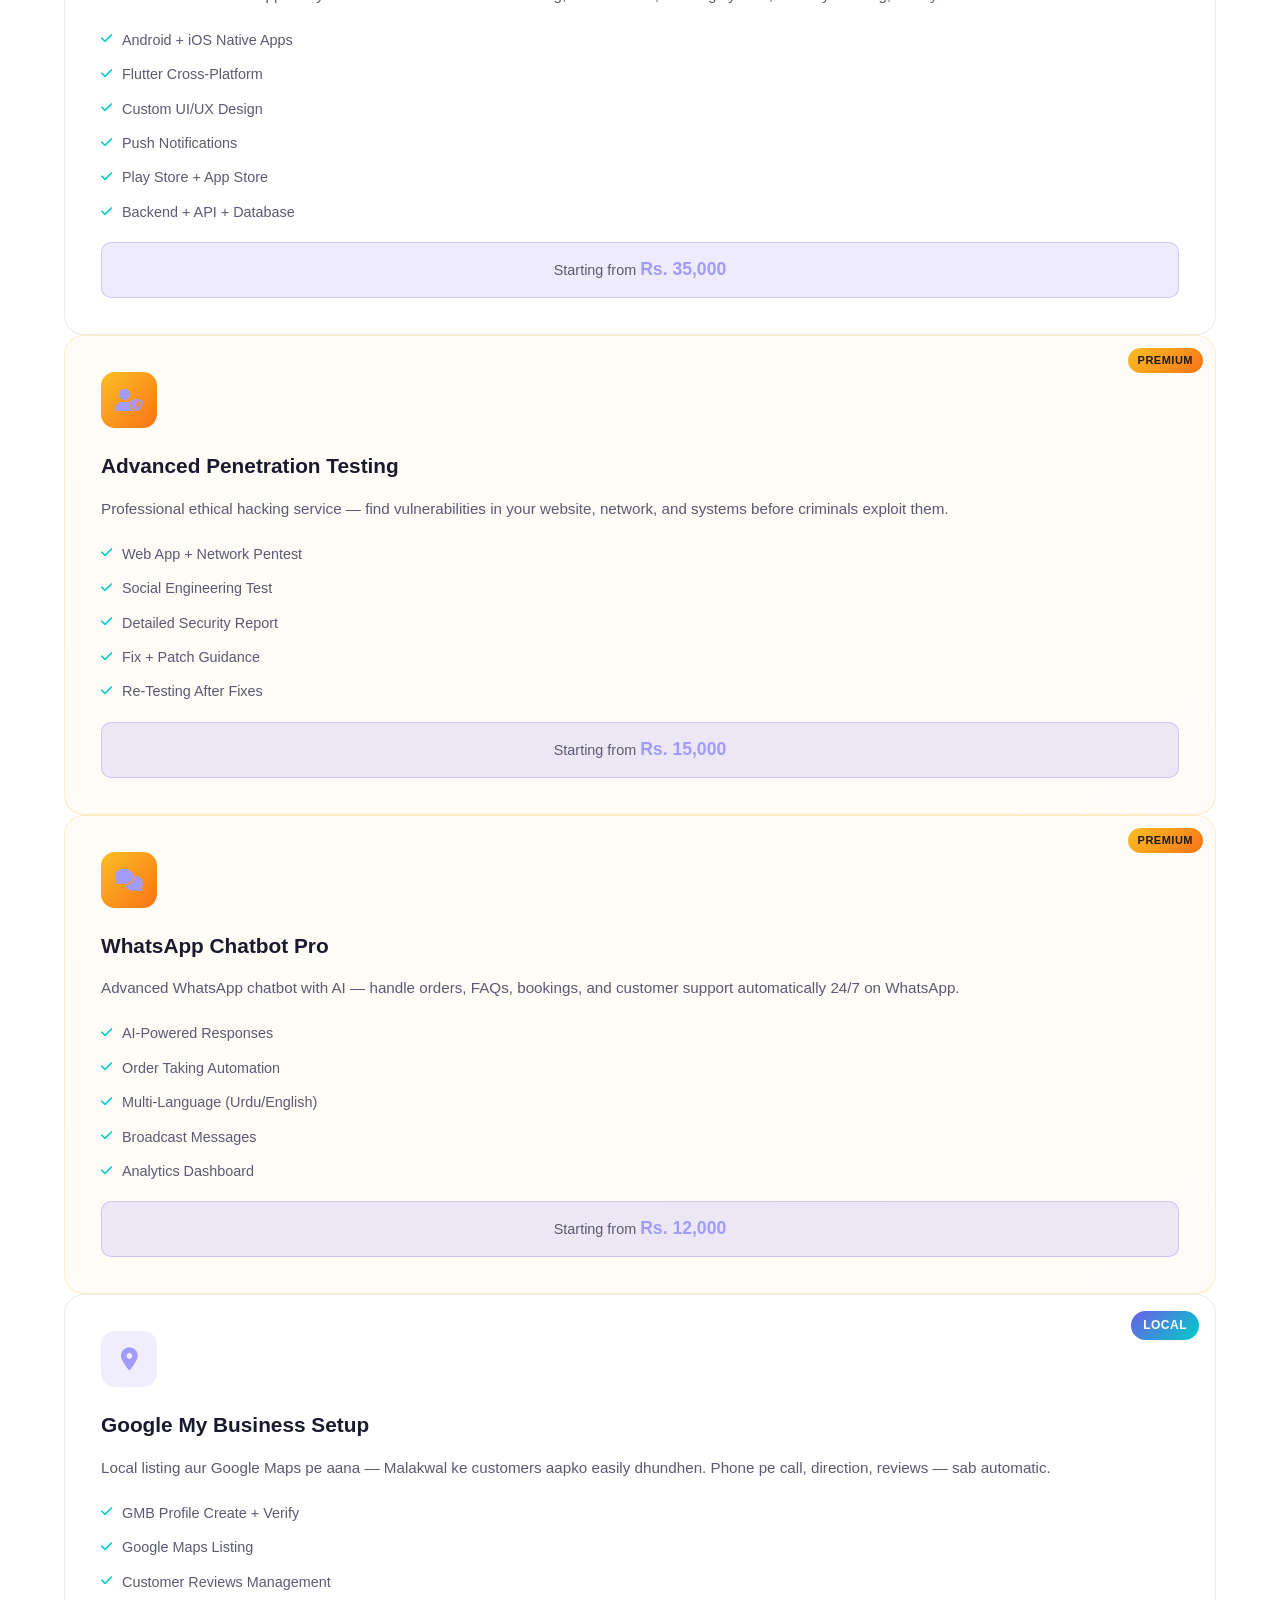
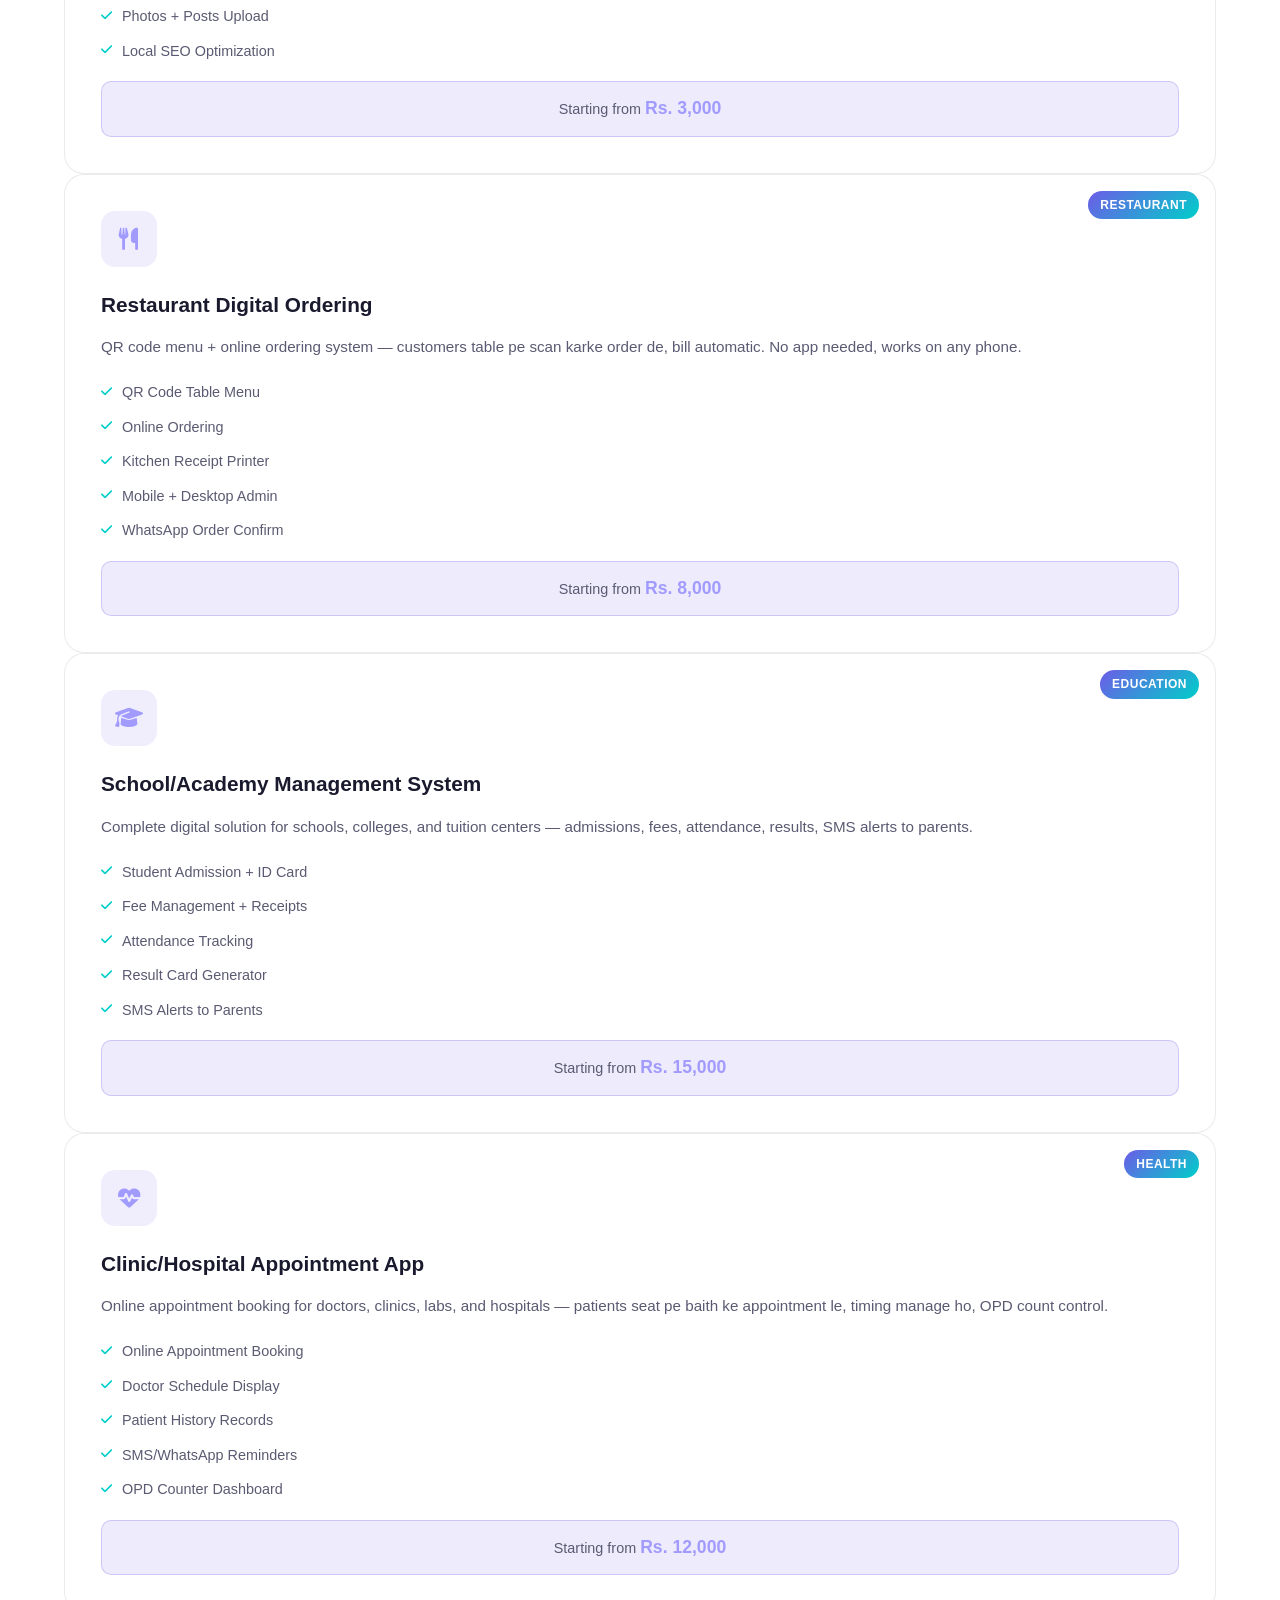
==== commit 1180a087: "feat: add Zave for Patients page + nav link + i18n keys" ====
--- a/index.html
+++ b/index.html
@@ -2,14 +2,46 @@
 <html lang="en">
 <head>
     <meta charset="UTF-8">
-    <meta http-equiv="Content-Security-Policy" content="default-src 'self' https:; script-src 'self' https: 'unsafe-inline'; style-src 'self' https: 'unsafe-inline';">
-    <meta name="viewport" content="width=device-width, initial-scale=1.0">
-    <meta name="description" content="Zave Digital — Professional Digital Marketing, Social Media Management & Hotel Management Services in Malakwal, Punjab, Pakistan">
-    <title>Zave Digital — Digital Marketing & Hotel Management Services</title>
+    <meta name="viewport" content="width=device-width, initial-scale=1.0, maximum-scale=5.0">
+    <link rel="preconnect" href="https://fonts.googleapis.com">
+    <link rel="preconnect" href="https://cdnjs.cloudflare.com">
+    <meta name="apple-mobile-web-app-capable" content="yes">
+    <meta name="apple-mobile-web-app-status-bar-style" content="black-translucent">
+    <meta name="apple-mobile-web-app-title" content="Zave Digital">
+    <meta name="theme-color" content="#6c5ce7">
+    <meta name="format-detection" content="telephone=yes">
+    <link rel="apple-touch-icon" href="icon-192.png">
+    <meta name="description" content="Zave Digital — Professional Digital Marketing, Social Media Management, Web Development, E-Commerce, POS Systems, Mobile Repair & IT Services in Malakwal, Punjab, Pakistan">
+    <meta name="keywords" content="digital marketing, social media management, web development, e-commerce store, POS system, payment gateway, jazzcash, easypaisa, mobile app development, cybersecurity, penetration testing, business analytics, whatsapp chatbot, SEO, restaurant marketing, hotel management, Malakwal, Pakistan, FRP unlock, mobile repair, IMEI repair, bootloop fix, dead phone fix, android unbrick, data recovery, wifi fix, bluetooth repair, network unlock, custom ROM, TWRP, android root, phone unlock, iCloud unlock, iPhone FRP, virus removal, phone optimization, play store fix, phone backup, rebrand, software repair, flashing">
+    <meta name="author" content="Zave Digital">
+    <meta name="robots" content="index, follow">
+    <link rel="canonical" href="https://darkred1552-cloud.github.io/zavedigital/">
+    <!-- Open Graph -->
+    <meta property="og:title" content="Zave Digital — Digital Marketing & IT Services">
+    <meta property="og:description" content="Professional Digital Marketing, Web Development, E-Commerce, POS Systems & IT Services in Pakistan">
+    <meta property="og:type" content="website">
+    <meta property="og:url" content="https://darkred1552-cloud.github.io/zavedigital/">
+    <meta property="og:locale" content="en_PK">
+    <!-- Twitter Card -->
+    <meta name="twitter:card" content="summary_large_image">
+    <meta name="twitter:title" content="Zave Digital — Digital Marketing & IT Services">
+    <meta name="twitter:description" content="Professional Digital Marketing, Web Development, E-Commerce, POS Systems & IT Services in Pakistan">
+    <title>Zave Digital — Digital Marketing & IT Services | Malakwal, Pakistan</title>
+    <meta name="referrer" content="strict-origin-when-cross-origin">
+    <meta http-equiv="Content-Security-Policy" content="default-src 'self'; script-src 'self' 'unsafe-inline' https://www.googletagmanager.com https://www.google-analytics.com https://cdnjs.cloudflare.com; style-src 'self' 'unsafe-inline' https://fonts.googleapis.com https://cdnjs.cloudflare.com; font-src 'self' https://fonts.gstatic.com https://cdnjs.cloudflare.com; img-src 'self' data: https:; connect-src 'self' https:; frame-src https://www.google.com https://www.google-analytics.com; object-src 'none'; base-uri 'self'; form-action 'self' https://wa.me;">
+    <meta name="X-Content-Type-Options" content="nosniff">
+    <link rel="preload" href="css/style.css" as="style">
+    <link rel="preload" href="js/main.js" as="script">
     <link rel="stylesheet" href="css/style.css">
-    <link rel="preconnect" href="https://fonts.googleapis.com">
     <link href="https://fonts.googleapis.com/css2?family=Inter:wght@300;400;500;600;700;800;900&family=Space+Grotesk:wght@400;500;600;700&display=swap" rel="stylesheet">
     <link rel="stylesheet" href="https://cdnjs.cloudflare.com/ajax/libs/font-awesome/6.5.1/css/all.min.css">
+    <!-- Zave AI Config: OpenRouter fallback key -->
+    <script>try{window.ZAVE_OPENROUTER_KEY = '';}catch(e){}</script>
+    <!-- Simple counter fallback: visits stored in localStorage for demo purposes -->
+    <script>try{var n=parseInt(localStorage.getItem('zd_visits')||'0');n++;localStorage.setItem('zd_visits',n);}catch(e){}</script>
+    <!-- Google Analytics — replace G-XXXXXXXXXX with your GA4 measurement ID from https://analytics.google.com -->
+    <script async src="https://www.googletagmanager.com/gtag/js?id=G-XXXXXXXXXX"></script>
+    <script>window.dataLayer=window.dataLayer||[];function gtag(){dataLayer.push(arguments);}gtag('js',new Date());gtag('config','G-XXXXXXXXXX');</script>
 </head>
 <body>
 
@@ -18,7 +50,7 @@
         <div class="nav-container">
             <a href="#home" class="logo">
                 <span class="logo-shield">
-                    <svg width="36" height="36" viewBox="0 0 40 46" xmlns="http://www.w3.org/2000/svg">
+                    <svg width="36" height="36" viewBox="0 0 40 46" xmlns="https://www.w3.org/2000/svg">
                         <defs>
                             <linearGradient id="navShield" x1="0" y1="0" x2="0" y2="1">
                                 <stop offset="0%" stop-color="#a855f7"/>
@@ -34,16 +66,28 @@
                 <span class="logo-text-wrap"><span class="logo-zave">Zave</span><span class="logo-digital">Digital</span></span>
             </a>
             <ul class="nav-links" id="navLinks">
-                <li><a href="#home">Home</a></li>
-                <li><a href="#services">Services</a></li>
-                <li><a href="#testimonials">Testimonials</a></li>
-                <li><a href="#portfolio">Portfolio</a></li>
-                <li><a href="#about">About</a></li>
-                <li><a href="#contact">Contact</a></li>
+                <li><a href="#home" data-i18n="nav.home">Home</a></li>
+                <li><a href="#services" data-i18n="nav.services">Services</a></li>
+                <li><a href="#testimonials" data-i18n="nav.testimonials">Testimonials</a></li>
+                <li><a href="#portfolio" data-i18n="nav.portfolio">Portfolio</a></li>
+                <li><a href="dashboard">Dashboard</a></li>
+                <li><a href="order.html" data-i18n="nav.order">Order</a></li>
+                <li><a href="patients/" data-i18n="nav.patients">Zave for Patients</a></li>
+                <li><a href="#contact" data-i18n="nav.contact">Contact</a></li>
+                <li><a href="demos">Demo</a></li>
+                <li><a href="uk-sim-setup">UK SIM</a></li>
             </ul>
-            <a href="https://wa.me/923194051964" class="nav-cta" target="_blank">
-                <i class="fab fa-whatsapp"></i> Get Quote
-            </a>
+            <div class="lang-selector" id="langSelector">
+                <button class="lang-btn" id="langBtn" aria-label="Select Language">
+                    <i class="fas fa-globe"></i> EN
+                </button>
+                <ul class="lang-dropdown" id="langDropdown">
+                    <li data-lang="en"><span class="lang-flag">🇬🇧</span> English</li>
+                    <li data-lang="roman-urdu"><span class="lang-flag">🇵🇰</span> Roman Urdu</li>
+                    <li data-lang="urdu"><span class="lang-flag">🇵🇰</span> اردو</li>
+                    <li data-lang="punjabi"><span class="lang-flag">🇵🇰</span> ਪੰਜਾਬੀ</li>
+                </ul>
+            </div>
             <button class="hamburger" id="hamburger" aria-label="Menu">
                 <span></span><span></span><span></span>
             </button>
@@ -58,73 +102,27 @@
             <div class="gradient-orb orb-3"></div>
         </div>
         <div class="hero-content">
-            <div class="hero-logo">
-                <svg width="120" height="140" viewBox="0 0 120 140" xmlns="http://www.w3.org/2000/svg">
-                    <defs>
-                        <linearGradient id="heroShield" x1="0" y1="0" x2="0" y2="1">
-                            <stop offset="0%" stop-color="#a855f7"/>
-                            <stop offset="50%" stop-color="#7c3aed"/>
-                            <stop offset="100%" stop-color="#06b6d4"/>
-                        </linearGradient>
-                        <filter id="glow">
-                            <feGaussianBlur stdDeviation="4" result="coloredBlur"/>
-                            <feMerge><feMergeNode in="coloredBlur"/><feMergeNode in="SourceGraphic"/></feMerge>
-                        </filter>
-                    </defs>
-                    <path d="M60,5 L110,18 L110,78 Q110,120 60,135 Q10,120 10,78 L10,18 Z" 
-                          fill="url(#heroShield)" fill-opacity="0.9" stroke="#a855f7" stroke-width="2.5" filter="url(#glow)"/>
-                    <path d="M60,15 L100,26 L100,75 Q100,110 60,123 Q20,110 20,75 L20,26 Z" 
-                          fill="none" stroke="rgba(6,182,212,0.3)" stroke-width="1"/>
-                    <text x="60" y="88" text-anchor="middle" font-size="60" font-weight="900" 
-                          font-family="'Space Grotesk','Impact',sans-serif" fill="white">Z</text>
-                </svg>
-            </div>
-            <div class="hero-badge">
-                <i class="fas fa-bolt"></i> Digital Marketing & IT Services — Malakwal, Punjab
-            </div>
-            <h1 class="hero-title">
-                Your Business Deserves<br>
-                <span class="gradient-text">To Be Found Online</span>
-            </h1>
-            <p class="hero-subtitle">
-                From <strong>The Pizza House</strong> to your brand — we know what it takes to attract customers. 
-                Professional Social Media, Ads & Website services that <strong>actually bring results</strong>.
-            </p>
+            <h1 data-i18n="hero.title">Digital Services That Grow Your Business</h1>
+            <p data-i18n="hero.subtitle">Professional websites, social media, mobile repair, Google My Business, POS systems, and more — all in Malakwal.</p>
             <div class="hero-buttons">
-                <a href="#services" class="btn btn-primary">
-                    <i class="fas fa-rocket"></i> Our Services
-                </a>
-                <a href="https://wa.me/923194051964?text=Hi%20Zave!%20I'm%20interested%20in%20your%20services." class="btn btn-outline" target="_blank">
-                    <i class="fab fa-whatsapp"></i> WhatsApp Us
-                </a>
-            </div>
-            <div class="hero-stats">
-                <div class="stat">
-                    <span class="stat-number">Restaurants</span>
-                    <span class="stat-label">Specialty</span>
-                </div>
-                <div class="stat">
-                    <span class="stat-number">IT</span>
-                    <span class="stat-label">Cybersecurity & Servers</span>
-                </div>
-                <div class="stat">
-                    <span class="stat-number">Video</span>
-                    <span class="stat-label">Production & Editing</span>
-                </div>
-            </div>
-        </div>
-        <div class="hero-visual">
-            <div class="floating-card card-1">
-                <i class="fas fa-utensils"></i>
-                <span>Restaurant Specialist</span>
-            </div>
-            <div class="floating-card card-2">
-                <i class="fas fa-shield-alt"></i>
-                <span>Cybersecurity & IT</span>
-            </div>
-            <div class="floating-card card-3">
-                <i class="fas fa-video"></i>
-                <span>Video Production</span>
+                <a href="#services" class="btn btn-primary" data-i18n="hero.cta">Get Started</a>
+                <a href="https://wa.me/923194051964" class="btn btn-outline" data-i18n="hero.whatsapp">WhatsApp Us</a>
+            </div>
+
+            <!-- Service highlight cards (in empty space below hero buttons) -->
+            <div class="hero-badges">
+                <div class="floating-card card-1">
+                    <i class="fas fa-mobile-alt"></i>
+                    <span>Mobile Detect + Password Unlock</span>
+                </div>
+                <div class="floating-card card-2">
+                    <i class="fas fa-sync-alt"></i>
+                    <span>FRP Unlock / Bootloop Fix</span>
+                </div>
+                <div class="floating-card card-3">
+                    <i class="fas fa-wifi"></i>
+                    <span>WiFi / Network / IMEI Repair</span>
+                </div>
             </div>
         </div>
     </section>
@@ -133,21 +131,271 @@
     <section class="services" id="services">
         <div class="container">
             <div class="section-header">
-                <span class="section-tag"><i class="fas fa-cog"></i> What We Do</span>
-                <h2 class="section-title">Our <span class="gradient-text">Services</span></h2>
-                <p class="section-desc">End-to-end digital solutions tailored for restaurants, hotels, and local businesses.</p>
-            </div>
-            <div class="category-filter" style="display: flex; flex-wrap: wrap; gap: 10px; justify-content: center; padding: 0 10px;">
-                <button class="filter-btn active" data-filter="all" style="flex: 1 1 auto; min-width: 120px;"><i class="fas fa-th-large"></i> All</button>
-                <button class="filter-btn" data-filter="social" style="flex: 1 1 auto; min-width: 120px;"><i class="fas fa-hashtag"></i> Social</button>
-                <button class="filter-btn" data-filter="design" style="flex: 1 1 auto; min-width: 120px;"><i class="fas fa-pen-nib"></i> Design</button>
-                <button class="filter-btn" data-filter="web" style="flex: 1 1 auto; min-width: 120px;"><i class="fas fa-globe"></i> Web</button>
-                <button class="filter-btn" data-filter="it" style="flex: 1 1 auto; min-width: 120px;"><i class="fas fa-shield-alt"></i> IT</button>
-                <button class="filter-btn" data-filter="video" style="flex: 1 1 auto; min-width: 120px;"><i class="fas fa-video"></i> Video</button>
+                <span class="section-tag" data-i18n="services.tag"><i class="fas fa-cog"></i> What We Do</span>
+                <h2 class="section-title" data-i18n="services.title">Our <span class="gradient-text">Services</span></h2>
+                <p class="section-desc" data-i18n="services.subtitle">End-to-end digital solutions tailored for restaurants, hotels, and local businesses.</p>
+            </div>
+            <div class="category-filter">
+                <button class="filter-btn active" data-filter="all"><i class="fas fa-th-large"></i> All Services</button>
+                <button class="filter-btn" data-filter="social"><i class="fas fa-hashtag"></i> Social Media</button>
+                <button class="filter-btn" data-filter="design"><i class="fas fa-pen-nib"></i> Design & Branding</button>
+                <button class="filter-btn" data-filter="web"><i class="fas fa-globe"></i> Web & SEO</button>
+                <button class="filter-btn" data-filter="it"><i class="fas fa-shield-alt"></i> IT & Cybersecurity</button>
+                <button class="filter-btn" data-filter="video"><i class="fas fa-video"></i> Video & Content</button>
+                <button class="filter-btn" data-filter="premium"><i class="fas fa-gem"></i> Premium 2026</button>
+                <button class="filter-btn" data-filter="local"><i class="fas fa-map-marker-alt"></i> Local SEO</button>
+                <button class="filter-btn" data-filter="restaurant"><i class="fas fa-utensils"></i> Restaurant</button>
+                <button class="filter-btn" data-filter="education"><i class="fas fa-graduation-cap"></i> Education</button>
+                <button class="filter-btn" data-filter="health"><i class="fas fa-heartbeat"></i> Health</button>
+                <button class="filter-btn" data-filter="events"><i class="fas fa-calendar-alt"></i> Events</button>
+                <button class="filter-btn" data-filter="agriculture"><i class="fas fa-seedling"></i> Agriculture</button>
+                <button class="filter-btn" data-filter="payments"><i class="fas fa-credit-card"></i> Payments</button>
+                <button class="filter-btn" data-filter="ads"><i class="fas fa-bullhorn"></i> Local Ads</button>
+                <button class="filter-btn" data-filter="mobile"><i class="fas fa-mobile-alt"></i> Mobile Repair</button>
             </div>
             <div class="services-grid">
-
-                <div class="service-card featured data-category="social"">
+<div class="service-card" data-category="mobile">
+                    <div class="service-icon"><i class="fas fa-lock"></i></div>
+                    <h3>FRP Unlock / Google Account Remove</h3>
+                    <p>FRP lock hat jaye — Samsung, Huawei, Oppo, Vivo, Infinix ke phones se Google account remove professionally. Data loss nahi, secure method.</p>
+                    <ul class="service-features">
+                        <li><i class="fas fa-check"></i> FRP Bypass (All Brands)</li>
+                        <li><i class="fas fa-check"></i> Google Account Remove</li>
+                        <li><i class="fas fa-check"></i> Safe & Secure Method</li>
+                        <li><i class="fas fa-check"></i> No Data Loss (Most Models)</li>
+                    </ul>
+                    <div class="service-price">Starting from <strong>Rs. 1,500</strong></div>
+                    <span class="service-tag">Mobile</span>
+                </div>
+
+                <div class="service-card" data-category="mobile">
+                    <div class="service-icon"><i class="fas fa-fingerprint"></i></div>
+                    <h3>Mobile Detect + Password Remove</h3>
+                    <p>Phone detect ho rha hai but password lock hai? Pattern, PIN, password professionally remove karte hain — data safe, no factory reset.</p>
+                    <ul class="service-features">
+                        <li><i class="fas fa-check"></i> Mobile Detect Fix</li>
+                        <li><i class="fas fa-check"></i> Password / Pattern Remove</li>
+                        <li><i class="fas fa-check"></i> Data Fully Preserved</li>
+                        <li><i class="fas fa-check"></i> Instant Service</li>
+                    </ul>
+                    <div class="service-price">Starting from <strong>Rs. 1,000</strong></div>
+                    <span class="service-tag">Mobile</span>
+                </div>
+
+                <div class="service-card" data-category="mobile">
+                    <div class="service-icon"><i class="fas fa-sync-alt"></i></div>
+                    <h3>Phone Flashing & Firmware</h3>
+                    <p>Phone slow ho jaye, update chahiye, ya firmware corrupt ho jaye — official flash karke naya life dein. All brands supported.</p>
+                    <ul class="service-features">
+                        <li><i class="fas fa-check"></i> Official Firmware Flash</li>
+                        <li><i class="fas fa-check"></i> Dead Boot Fix</li>
+                        <li><i class="fas fa-check"></i> Speed Optimization</li>
+                        <li><i class="fas fa-check"></i> All Models (Samsung, Oppo, Vivo, etc.)</li>
+                    </ul>
+                    <div class="service-price">Starting from <strong>Rs. 2,000</strong></div>
+                    <span class="service-tag">Mobile</span>
+                </div>
+
+                <div class="service-card" data-category="mobile">
+                    <div class="service-icon"><i class="fas fa-redo"></i></div>
+                    <h3>Bootloop Fix & Software Repair</h3>
+                    <p>Phone restart hota rehta hai, Android ka sab kuch fix karte hain — bootloop, software crash, system errors sab theek karte hain professionally.</p>
+                    <ul class="service-features">
+                        <li><i class="fas fa-check"></i> Bootloop Fix</li>
+                        <li><i class="fas fa-check"></i> System Error Repair</li>
+                        <li><i class="fas fa-check"></i> App Update Issues</li>
+                        <li><i class="fas fa-check"></i> Complete Diagnosis Report</li>
+                    </ul>
+                    <div class="service-price">Starting from <strong>Rs. 1,500</strong></div>
+                    <span class="service-tag">Mobile</span>
+                </div>
+
+                <div class="service-card" data-category="mobile">
+                    <div class="service-icon"><i class="fas fa-phone-alt"></i></div>
+                    <h3>IMEI Repair & Restoration</h3>
+                    <p>IMEI null ho jaye ya invalid lage — original IMEI restore karte hain. Network kaam na kare to ye service zaroori hai. Legal & authentic method.</p>
+                    <ul class="service-features">
+                        <li><i class="fas fa-check"></i> IMEI Restore</li>
+                        <li><i class="fas fa-check"></i> Null IMEI Fix</li>
+                        <li><i class="fas fa-check"></i> Network Registration Fix</li>
+                        <li><i class="fas fa-check"></i> MEID / ESN Support</li>
+                    </ul>
+                    <div class="service-price">Starting from <strong>Rs. 3,000</strong></div>
+                    <span class="service-tag">Mobile</span>
+                </div>
+
+                <div class="service-card" data-category="mobile">
+                    <div class="service-icon"><i class="fas fa-mobile-alt"></i></div>
+                    <h3>Android Unbrick / Dead Phone Fix</h3>
+                    <p>Phone dead ho jaye, boot na ho, black screen — dead boot fix karte hain. Software brick solve hota hai, board repair nahi chahiye.</p>
+                    <ul class="service-features">
+                        <li><i class="fas fa-check"></i> Dead Boot Recovery</li>
+                        <li><i class="fas fa-check"></i> Black Screen Fix</li>
+                        <li><i class="fas fa-check"></i> Fastboot/EDL Mode Repair</li>
+                        <li><i class="fas fa-check"></i> No Hardware Replacement</li>
+                    </ul>
+                    <div class="service-price">Starting from <strong>Rs. 2,500</strong></div>
+                    <span class="service-tag">Mobile</span>
+                </div>
+
+                <div class="service-card" data-category="mobile">
+                    <div class="service-icon"><i class="fas fa-wifi"></i></div>
+                    <h3>WiFi / Bluetooth / Network Fix</h3>
+                    <p>WiFi connect nahi ho raha, Bluetooth off ho jaye, signal kam aaye — network module reset + driver fix karte hain. No hardware needed.</p>
+                    <ul class="service-features">
+                        <li><i class="fas fa-check"></i> WiFi Driver Fix</li>
+                        <li><i class="fas fa-check"></i> Bluetooth Restore</li>
+                        <li><i class="fas fa-check"></i> Network Signal Fix</li>
+                        <li><i class="fas fa-check"></i> MAC Address Repair</li>
+                    </ul>
+                    <div class="service-price">Starting from <strong>Rs. 1,500</strong></div>
+                    <span class="service-tag">Mobile</span>
+                </div>
+
+                <div class="service-card" data-category="mobile">
+                    <div class="service-icon"><i class="fas fa-database"></i></div>
+                    <h3>Data Recovery & Backup</h3>
+                    <p>Photos, videos, contacts, WhatsApp messages sab recover karte hain — phone brick ya format ho jaye. Software recovery, no hardware needed.</p>
+                    <ul class="service-features">
+                        <li><i class="fas fa-check"></i> Photos/Video Recovery</li>
+                        <li><i class="fas fa-check"></i> WhatsApp Chat Backup</li>
+                        <li><i class="fas fa-check"></i> Contacts/SMS Restore</li>
+                        <li><i class="fas fa-check"></i> Dead Phone Data Extract</li>
+                    </ul>
+                    <div class="service-price">Starting from <strong>Rs. 2,500</strong></div>
+                    <span class="service-tag">Mobile</span>
+                </div>
+
+                <div class="service-card" data-category="mobile">
+                    <div class="service-icon"><i class="fab fa-apple"></i></div>
+                    <h3>iPhone FRP / iCloud Unlock</h3>
+                    <p>iPhone iCloud lock ho jaye ya Apple ID blocked ho — soft unlock karte hain. Hardware nahi chahiye, software-based method. All iOS versions supported.</p>
+                    <ul class="service-features">
+                        <li><i class="fas fa-check"></i> iCloud Lock Bypass</li>
+                        <li><i class="fas fa-check"></i> Apple ID Removal</li>
+                        <li><i class="fas fa-check"></i> iOS Activation Fix</li>
+                        <li><i class="fas fa-check"></i> No Hardware Replacement</li>
+                    </ul>
+                    <div class="service-price">Starting from <strong>Rs. 3,500</strong></div>
+                    <span class="service-tag">Mobile</span>
+                </div>
+
+                <div class="service-card" data-category="mobile">
+                    <div class="service-icon"><i class="fab fa-android"></i></div>
+                    <h3>Android Rooting & Customization</h3>
+                    <p>Phone root karke full control le — custom ROM, Magisk, TWRP recovery, bloatware remove, speed boost. Advanced users ke liye perfect.</p>
+                    <ul class="service-features">
+                        <li><i class="fas fa-check"></i> Magisk Root (Safe)</li>
+                        <li><i class="fas fa-check"></i> Custom ROM Install</li>
+                        <li><i class="fas fa-check"></i> Bloatware Remove</li>
+                        <li><i class="fas fa-check"></i> Performance Boost</li>
+                    </ul>
+                    <div class="service-price">Starting from <strong>Rs. 2,000</strong></div>
+                    <span class="service-tag">Mobile</span>
+                </div>
+
+                <div class="service-card" data-category="mobile">
+                    <div class="service-icon"><i class="fas fa-shopping-bag"></i></div>
+                    <h3>Google Play Store Fix</h3>
+                    <p>Play Store crash ho jaye ya apps install na ho — Google Services Fix, GApps reinstall, account sync fix. Apps downloadProblem solved permanently.</p>
+                    <ul class="service-features">
+                        <li><i class="fas fa-check"></i> Play Store Crash Fix</li>
+                        <li><i class="fas fa-check"></i> Google Services Restore</li>
+                        <li><i class="fas fa-check"></i> Account Sync Fix</li>
+                        <li><i class="fas fa-check"></i> GApps Reinstall</li>
+                    </ul>
+                    <div class="service-price">Starting from <strong>Rs. 1,500</strong></div>
+                    <span class="service-tag">Mobile</span>
+                </div>
+
+                <div class="service-card" data-category="mobile">
+                    <div class="service-icon"><i class="fas fa-tachometer-alt"></i></div>
+                    <h3>Phone Speed Optimization</h3>
+                    <p>Phone slow ho jaye, hang kare, storage full ho jaye — cache clean, junk remove, startup apps disable, RAM boost. Phone naya fast ban jaye.</p>
+                    <ul class="service-features">
+                        <li><i class="fas fa-check"></i> Cache + Junk Clean</li>
+                        <li><i class="fas fa-check"></i> Startup Apps Disable</li>
+                        <li><i class="fas fa-check"></i> RAM Optimization</li>
+                        <li><i class="fas fa-check"></i> Storage Full Fix</li>
+                    </ul>
+                    <div class="service-price">Starting from <strong>Rs. 1,000</strong></div>
+                    <span class="service-tag">Mobile</span>
+                </div>
+
+                <div class="service-card" data-category="mobile">
+                    <div class="service-icon"><i class="fas fa-sim-card"></i></div>
+                    <h3>SIM / Network Unlock</h3>
+                    <p>Phone specific network (Jazz, Zong, Ufone) se locked ho — SIM lock remove karke kisi bhi network ka use kar sakte ho. Carrier unlock software-based.</p>
+                    <ul class="service-features">
+                        <li><i class="fas fa-check"></i> Network SIM Unlock</li>
+                        <li><i class="fas fa-check"></i> All Carriers Supported</li>
+                        <li><i class="fas fa-check"></i> Code-Based (No Hardware)</li>
+                        <li><i class="fas fa-check"></i> Permanent Unlock</li>
+                    </ul>
+                    <div class="service-price">Starting from <strong>Rs. 2,000</strong></div>
+                    <span class="service-tag">Mobile</span>
+                </div>
+
+                <div class="service-card" data-category="mobile">
+                    <div class="service-icon"><i class="fas fa-tag"></i></div>
+                    <h3>Phone Info Change / Rebrand</h3>
+                    <p>Phone ka model name, brand, build number change karo — Infinix ko Samsung banado ya vice versa. Software rebrand for fun/sales purposes.</p>
+                    <ul class="service-features">
+                        <li><i class="fas fa-check"></i> Model Name Change</li>
+                        <li><i class="fas fa-check"></i> Brand Rebrand</li>
+                        <li><i class="fas fa-check"></i> Build Number Edit</li>
+                        <li><i class="fas fa-check"></i> Device Info Customize</li>
+                    </ul>
+                    <div class="service-price">Starting from <strong>Rs. 2,500</strong></div>
+                    <span class="service-tag">Mobile</span>
+                </div>
+
+                <div class="service-card" data-category="mobile">
+                    <div class="service-icon"><i class="fas fa-cloud-upload-alt"></i></div>
+                    <h3>Full Phone Backup & Restore</h3>
+                    <p>Phone change karne se pehle ya reset se pehle full backup — apps, data, settings, WhatsApp, photos sab ek click mein. Naya phone pe restore bhi.</p>
+                    <ul class="service-features">
+                        <li><i class="fas fa-check"></i> Full System Backup</li>
+                        <li><i class="fas fa-check"></i> WhatsApp Backup</li>
+                        <li><i class="fas fa-check"></i> App Data + Settings</li>
+                        <li><i class="fas fa-check"></i> One-Click Restore</li>
+                    </ul>
+                    <div class="service-price">Starting from <strong>Rs. 1,500</strong></div>
+                    <span class="service-tag">Mobile</span>
+                </div>
+
+                <div class="service-card" data-category="mobile">
+                    <div class="service-icon"><i class="fas fa-sync"></i></div>
+                    <h3>Android System Update Fix</h3>
+                    <p>Update failure, bootloop after update, system error — update problem fix karke latest Android version pe le jate hain. Safe & official method.</p>
+                    <ul class="service-features">
+                        <li><i class="fas fa-check"></i> Update Failure Fix</li>
+                        <li><i class="fas fa-check"></i> Post-Update Bootloop</li>
+                        <li><i class="fas fa-check"></i> OTA Reinstall</li>
+                        <li><i class="fas fa-check"></i> Downgrade if Needed</li>
+                    </ul>
+                    <div class="service-price">Starting from <strong>Rs. 1,500</strong></div>
+                    <span class="service-tag">Mobile</span>
+                </div>
+
+                <div class="service-card" data-category="mobile">
+                    <div class="service-icon"><i class="fas fa-code-branch"></i></div>
+                    <h3>Custom Recovery & ROM Install</h3>
+                    <p>TWRP recovery install + custom ROM (LineageOS, Pixel Experience) — phone ki performance badhao, features add karo. Custom Android experience.</p>
+                    <ul class="service-features">
+                        <li><i class="fas fa-check"></i> TWRP Recovery Install</li>
+                        <li><i class="fas fa-check"></i> Custom ROM Flash</li>
+                        <li><i class="fas fa-check"></i> GApps + Root Optional</li>
+                        <li><i class="fas fa-check"></i> Post-Install Support</li>
+                    </ul>
+                    <div class="service-price">Starting from <strong>Rs. 3,000</strong></div>
+                    <span class="service-tag">Mobile</span>
+                </div>
+
+        </div>
+
+
+                <div class="service-card featured" data-category="social">
                     <div class="service-icon"><i class="fas fa-hashtag"></i></div>
                     <h3>Social Media Management</h3>
                     <p>Complete social media handling for restaurants & hotels — content creation, posting, engagement, and growth strategy across Facebook, Instagram & TikTok.</p>
@@ -162,7 +410,7 @@
                     <span class="service-tag">Most Popular</span>
                 </div>
 
-                <div class="service-card data-category="social"">
+                <div class="service-card" data-category="social">
                     <div class="service-icon"><i class="fas fa-hotel"></i></div>
                     <h3>Hotel Management</h3>
                     <p>Professional hotel operations support — front desk systems, guest management, online booking setup, and staff coordination for maximum efficiency.</p>
@@ -175,7 +423,7 @@
                     <div class="service-price">Starting from <strong>Rs. 15,000/mo</strong></div>
                 </div>
 
-                <div class="service-card data-category="social"">
+                <div class="service-card" data-category="social">
                     <div class="service-icon"><i class="fas fa-bullhorn"></i></div>
                     <h3>Digital Marketing & Ads</h3>
                     <p>Targeted ad campaigns on Facebook, Instagram & Google — reach the right customers in your area and get real ROI for your business.</p>
@@ -188,7 +436,7 @@
                     <div class="service-price">Starting from <strong>Rs. 10,000/mo</strong></div>
                 </div>
 
-                <div class="service-card data-category="web"">
+                <div class="service-card" data-category="web">
                     <div class="service-icon"><i class="fas fa-laptop-code"></i></div>
                     <h3>Website Development</h3>
                     <p>Professional, mobile-friendly websites that convert visitors into customers — from simple landing pages to full business websites.</p>
@@ -201,7 +449,7 @@
                     <div class="service-price">Starting from <strong>Rs. 12,000</strong></div>
                 </div>
 
-                <div class="service-card data-category="web"">
+                <div class="service-card" data-category="web">
                     <div class="service-icon"><i class="fas fa-search"></i></div>
                     <h3>SEO & Google Ranking</h3>
                     <p>Get found on Google when people search for restaurants, hotels, or services in your city. Local SEO that drives real foot traffic.</p>
@@ -214,7 +462,7 @@
                     <div class="service-price">Starting from <strong>Rs. 7,000/mo</strong></div>
                 </div>
 
-                <div class="service-card data-category="video"">
+                <div class="service-card" data-category="video">
                     <div class="service-icon"><i class="fas fa-video"></i></div>
                     <h3>Video Production</h3>
                     <p>Professional food videography, restaurant walkthroughs, promotional videos, and social media content that makes your business stand out.</p>
@@ -227,7 +475,7 @@
                     <div class="service-price">Starting from <strong>Rs. 5,000/video</strong></div>
                 </div>
 
-                <div class="service-card data-category="social"">
+                <div class="service-card" data-category="social">
                     <div class="service-icon"><i class="fas fa-pen-nib"></i></div>
                     <h3>Graphic Design & Branding</h3>
                     <p>Eye-catching logos, menu cards, posters, banners, and complete brand identity packages that make your business look professional.</p>
@@ -240,22 +488,7 @@
                     <div class="service-price">Starting from <strong>Rs. 2,000</strong></div>
                 </div>
 
-                <div class="service-card featured" data-category="it">
-                    <div class="service-icon"><i class="fas fa-tools"></i></div>
-                    <h3>Technical Solutions</h3>
-                    <p>Comprehensive technical support for your business and mobile devices — from software repairs to server management.</p>
-                    <ul class="service-features">
-                        <li><i class="fas fa-check"></i> Mobile Software Repair</li>
-                        <li><i class="fas fa-check"></i> Linux Server Mgmt</li>
-                        <li><i class="fas fa-check"></i> Network & CCTV</li>
-                        <li><i class="fas fa-check"></i> Database Setup</li>
-                    </ul>
-                    <div class="service-price">Starting from <strong>Rs. 1,000</strong></div>
-                    <a href="https://wa.me/923194051964?text=Hi%20Zave!%20I%27m%20interested%20in%20Technical%20Solutions." class="service-btn" style="display:inline-block; margin-top:15px; padding:12px 20px; background:linear-gradient(135deg, #06b6d4, #0891b2); color:white; border-radius:10px; text-decoration:none; font-weight:600; text-align:center; box-shadow:0 4px 10px rgba(6,182,212,0.3);">Book Now</a>
-                    <span class="service-tag">Featured</span>
-                </div>
-
-                <div class="service-card data-category="web"">
+                <div class="service-card" data-category="web">
                     <div class="service-icon"><i class="fas fa-mobile-alt"></i></div>
                     <h3>WhatsApp Business Setup</h3>
                     <p>Professional WhatsApp Business profile setup with catalog, auto-replies, and chatbot to manage customer queries 24/7.</p>
@@ -268,7 +501,7 @@
                     <div class="service-price">Starting from <strong>Rs. 3,000</strong></div>
                 </div>
 
-                <div class="service-card data-category="design"">
+                <div class="service-card" data-category="design">
                     <div class="service-icon"><i class="fas fa-camera"></i></div>
                     <h3>Product Photography</h3>
                     <p>High-quality food and product photography for menus, social media, and online listings — your food deserves to look delicious!</p>
@@ -281,7 +514,7 @@
                     <div class="service-price">Starting from <strong>Rs. 1,500/session</strong></div>
                 </div>
 
-                <div class="service-card data-category="video"">
+                <div class="service-card" data-category="video">
                     <div class="service-icon"><i class="fab fa-tiktok"></i></div>
                     <h3>TikTok & Reels Marketing</h3>
                     <p>Short-form video marketing that goes viral! Create engaging TikTok and Instagram Reels that bring real customers to your door.</p>
@@ -294,7 +527,7 @@
                     <div class="service-price">Starting from <strong>Rs. 6,000/mo</strong></div>
                 </div>
 
-                <div class="service-card data-category="design"">
+                <div class="service-card" data-category="design">
                     <div class="service-icon"><i class="fas fa-envelope"></i></div>
                     <h3>Email & Bulk SMS Marketing</h3>
                     <p>Reach your customers directly with promotional offers, event announcements, and special deals via email and bulk SMS campaigns.</p>
@@ -307,7 +540,7 @@
                     <div class="service-price">Starting from <strong>Rs. 2,500</strong></div>
                 </div>
 
-                <div class="service-card data-category="design"">
+                <div class="service-card" data-category="design">
                     <div class="service-icon"><i class="fas fa-qrcode"></i></div>
                     <h3>QR Code Menu & Digital Menu</h3>
                     <p>Modern QR code menu system for restaurants and cafes — customers scan and view your menu on their phone. No printing costs!</p>
@@ -318,428 +551,334 @@
                         <li><i class="fas fa-check"></i> 1 Round of Revisions</li>
                     </ul>
                     <div class="service-price">Starting from <strong>Rs. 2,000</strong></div>
-                    <span class="service-terms">Delivery: 1–2 days • Extra revisions: Rs. 500 each</span>
-                </div>
-
-                <div class="service-card data-category="web"">
-                    <div class="service-icon"><i class="fas fa-cloud-upload-alt"></i></div>
-                    <h3>Google Business & Maps SEO</h3>
-                    <p>Get your restaurant/hotel on the top of Google Maps! Profile optimization, review management, and local listing setup.</p>
-                    <ul class="service-features">
-                        <li><i class="fas fa-check"></i> Google Profile Setup</li>
-                        <li><i class="fas fa-check"></i> Review Management</li>
-                        <li><i class="fas fa-check"></i> Photos & Posts</li>
-                        <li><i class="fas fa-check"></i> Local SEO Best Practices</li>
+                </div>
+
+                <div class="service-card" data-category="web">
+                    <div class="service-icon"><i class="fas fa-shopping-cart"></i></div>
+                    <h3>E-Commerce Store Development</h3>
+                    <p>Complete online store with product catalog, cart, checkout, and payment integration — sell your products 24/7 from anywhere in Pakistan.</p>
+                    <ul class="service-features">
+                        <li><i class="fas fa-check"></i> Unlimited Products Upload</li>
+                        <li><i class="fas fa-check"></i> Cart + Wishlist + Checkout</li>
+                        <li><i class="fas fa-check"></i> JazzCash / EasyPaisa Integration</li>
+                        <li><i class="fas fa-check"></i> Mobile Responsive Design</li>
+                        <li><i class="fas fa-check"></i> Admin Panel + Order Management</li>
+                    </ul>
+                    <div class="service-price">Starting from <strong>Rs. 25,000</strong></div>
+                    <span class="service-tag premium-tag">Premium</span>
+                </div>
+
+                <div class="service-card premium" data-category="premium">
+                    <div class="service-icon"><i class="fas fa-credit-card"></i></div>
+                    <h3>Payment Gateway Integration</h3>
+                    <p>JazzCash, EasyPaisa, and bank payment integration for your existing website or store — secure, fast, and reliable transactions.</p>
+                    <ul class="service-features">
+                        <li><i class="fas fa-check"></i> JazzCash Integration</li>
+                        <li><i class="fas fa-check"></i> EasyPaisa Integration</li>
+                        <li><i class="fas fa-check"></i> Bank Transfer API</li>
+                        <li><i class="fas fa-check"></i> SSL + Security Setup</li>
+                        <li><i class="fas fa-check"></i> Transaction Testing</li>
+                    </ul>
+                    <div class="service-price">Starting from <strong>Rs. 10,000</strong></div>
+                    <span class="service-tag premium-tag">Premium</span>
+                </div>
+
+                <div class="service-card premium" data-category="premium">
+                    <div class="service-icon"><i class="fas fa-cash-register"></i></div>
+                    <h3>POS System Development</h3>
+                    <p>Custom Point of Sale system for your shop, restaurant, or hotel — billing, inventory, sales reports, and receipt printing all in one.</p>
+                    <ul class="service-features">
+                        <li><i class="fas fa-check"></i> Billing + Invoice Generation</li>
+                        <li><i class="fas fa-check"></i> Inventory Management</li>
+                        <li><i class="fas fa-check"></i> Daily/Weekly/Monthly Reports</li>
+                        <li><i class="fas fa-check"></i> Receipt Printer Support</li>
+                        <li><i class="fas fa-check"></i> Multi-User Access</li>
+                    </ul>
+                    <div class="service-price">Starting from <strong>Rs. 20,000</strong></div>
+                    <span class="service-tag premium-tag">Premium</span>
+                </div>
+
+                <div class="service-card premium" data-category="premium">
+                    <div class="service-icon"><i class="fas fa-chart-line"></i></div>
+                    <h3>Business Analytics Dashboard</h3>
+                    <p>Real-time business intelligence dashboard — track sales, customers, orders, and performance metrics from one central panel.</p>
+                    <ul class="service-features">
+                        <li><i class="fas fa-check"></i> Real-Time Sales Tracking</li>
+                        <li><i class="fas fa-check"></i> Customer Analytics</li>
+                        <li><i class="fas fa-check"></i> Revenue Reports + Charts</li>
+                        <li><i class="fas fa-check"></i> Export to PDF/Excel</li>
+                        <li><i class="fas fa-check"></i> Mobile Friendly Dashboard</li>
+                    </ul>
+                    <div class="service-price">Starting from <strong>Rs. 12,000</strong></div>
+                    <span class="service-tag premium-tag">Premium</span>
+                </div>
+
+                <div class="service-card premium" data-category="premium">
+                    <div class="service-icon"><i class="fas fa-graduation-cap"></i></div>
+                    <h3>Digital Marketing Training</h3>
+                    <p>Learn digital marketing from an expert! 1-on-1 training covering social media, ads, SEO, and content creation for your business.</p>
+                    <ul class="service-features">
+                        <li><i class="fas fa-check"></i> 1-on-1 Live Sessions</li>
+                        <li><i class="fas fa-check"></i> Facebook + Instagram Ads</li>
+                        <li><i class="fas fa-check"></i> SEO + Google Ranking</li>
+                        <li><i class="fas fa-check"></i> Content Strategy</li>
+                        <li><i class="fas fa-check"></i> Certificate on Completion</li>
+                    </ul>
+                    <div class="service-price">Starting from <strong>Rs. 5,000/session</strong></div>
+                    <span class="service-tag premium-tag">Premium</span>
+                </div>
+
+                <div class="service-card" data-category="web">
+                    <div class="service-icon"><i class="fas fa-mobile-alt"></i></div>
+                    <h3>App Development</h3>
+                    <p>Custom Android & iOS apps for your business — restaurant ordering, e-commerce, booking system, delivery tracking, or any custom mobile solution.</p>
+                    <ul class="service-features">
+                        <li><i class="fas fa-check"></i> Android + iOS Native Apps</li>
+                        <li><i class="fas fa-check"></i> Flutter Cross-Platform</li>
+                        <li><i class="fas fa-check"></i> Custom UI/UX Design</li>
+                        <li><i class="fas fa-check"></i> Push Notifications</li>
+                        <li><i class="fas fa-check"></i> Play Store + App Store</li>
+                        <li><i class="fas fa-check"></i> Backend + API + Database</li>
+                    </ul>
+                    <div class="service-price">Starting from <strong>Rs. 35,000</strong></div>
+                    <span class="service-tag">Development</span>
+                </div>
+
+                <div class="service-card premium" data-category="premium">
+                    <div class="service-icon"><i class="fas fa-user-shield"></i></div>
+                    <h3>Advanced Penetration Testing</h3>
+                    <p>Professional ethical hacking service — find vulnerabilities in your website, network, and systems before criminals exploit them.</p>
+                    <ul class="service-features">
+                        <li><i class="fas fa-check"></i> Web App + Network Pentest</li>
+                        <li><i class="fas fa-check"></i> Social Engineering Test</li>
+                        <li><i class="fas fa-check"></i> Detailed Security Report</li>
+                        <li><i class="fas fa-check"></i> Fix + Patch Guidance</li>
+                        <li><i class="fas fa-check"></i> Re-Testing After Fixes</li>
+                    </ul>
+                    <div class="service-price">Starting from <strong>Rs. 15,000</strong></div>
+                    <span class="service-tag premium-tag">Premium</span>
+                </div>
+
+                <div class="service-card premium" data-category="premium">
+                    <div class="service-icon"><i class="fas fa-comments"></i></div>
+                    <h3>WhatsApp Chatbot Pro</h3>
+                    <p>Advanced WhatsApp chatbot with AI — handle orders, FAQs, bookings, and customer support automatically 24/7 on WhatsApp.</p>
+                    <ul class="service-features">
+                        <li><i class="fas fa-check"></i> AI-Powered Responses</li>
+                        <li><i class="fas fa-check"></i> Order Taking Automation</li>
+                        <li><i class="fas fa-check"></i> Multi-Language (Urdu/English)</li>
+                        <li><i class="fas fa-check"></i> Broadcast Messages</li>
+                        <li><i class="fas fa-check"></i> Analytics Dashboard</li>
+                    </ul>
+                    <div class="service-price">Starting from <strong>Rs. 12,000</strong></div>
+                    <span class="service-tag premium-tag">Premium</span>
+                </div>
+
+                <!-- MALAKWAL HIGH-DEMAND SERVICES -->
+
+                <div class="service-card" data-category="local">
+                    <div class="service-icon"><i class="fas fa-map-marker-alt"></i></div>
+                    <h3>Google My Business Setup</h3>
+                    <p>Local listing aur Google Maps pe aana — Malakwal ke customers aapko easily dhundhen. Phone pe call, direction, reviews — sab automatic.</p>
+                    <ul class="service-features">
+                        <li><i class="fas fa-check"></i> GMB Profile Create + Verify</li>
+                        <li><i class="fas fa-check"></i> Google Maps Listing</li>
+                        <li><i class="fas fa-check"></i> Customer Reviews Management</li>
+                        <li><i class="fas fa-check"></i> Photos + Posts Upload</li>
+                        <li><i class="fas fa-check"></i> Local SEO Optimization</li>
+                    </ul>
+                    <div class="service-price">Starting from <strong>Rs. 3,000</strong></div>
+                    <span class="service-tag">Local</span>
+                </div>
+
+                <div class="service-card" data-category="restaurant">
+                    <div class="service-icon"><i class="fas fa-utensils"></i></div>
+                    <h3>Restaurant Digital Ordering</h3>
+                    <p>QR code menu + online ordering system — customers table pe scan karke order de, bill automatic. No app needed, works on any phone.</p>
+                    <ul class="service-features">
+                        <li><i class="fas fa-check"></i> QR Code Table Menu</li>
+                        <li><i class="fas fa-check"></i> Online Ordering</li>
+                        <li><i class="fas fa-check"></i> Kitchen Receipt Printer</li>
+                        <li><i class="fas fa-check"></i> Mobile + Desktop Admin</li>
+                        <li><i class="fas fa-check"></i> WhatsApp Order Confirm</li>
+                    </ul>
+                    <div class="service-price">Starting from <strong>Rs. 8,000</strong></div>
+                    <span class="service-tag">Restaurant</span>
+                </div>
+
+                <div class="service-card" data-category="education">
+                    <div class="service-icon"><i class="fas fa-graduation-cap"></i></div>
+                    <h3>School/Academy Management System</h3>
+                    <p>Complete digital solution for schools, colleges, and tuition centers — admissions, fees, attendance, results, SMS alerts to parents.</p>
+                    <ul class="service-features">
+                        <li><i class="fas fa-check"></i> Student Admission + ID Card</li>
+                        <li><i class="fas fa-check"></i> Fee Management + Receipts</li>
+                        <li><i class="fas fa-check"></i> Attendance Tracking</li>
+                        <li><i class="fas fa-check"></i> Result Card Generator</li>
+                        <li><i class="fas fa-check"></i> SMS Alerts to Parents</li>
+                    </ul>
+                    <div class="service-price">Starting from <strong>Rs. 15,000</strong></div>
+                    <span class="service-tag">Education</span>
+                </div>
+
+                <div class="service-card" data-category="health">
+                    <div class="service-icon"><i class="fas fa-heartbeat"></i></div>
+                    <h3>Clinic/Hospital Appointment App</h3>
+                    <p>Online appointment booking for doctors, clinics, labs, and hospitals — patients seat pe baith ke appointment le, timing manage ho, OPD count control.</p>
+                    <ul class="service-features">
+                        <li><i class="fas fa-check"></i> Online Appointment Booking</li>
+                        <li><i class="fas fa-check"></i> Doctor Schedule Display</li>
+                        <li><i class="fas fa-check"></i> Patient History Records</li>
+                        <li><i class="fas fa-check"></i> SMS/WhatsApp Reminders</li>
+                        <li><i class="fas fa-check"></i> OPD Counter Dashboard</li>
+                    </ul>
+                    <div class="service-price">Starting from <strong>Rs. 12,000</strong></div>
+                    <span class="service-tag">Health</span>
+                </div>
+
+                <div class="service-card" data-category="events">
+                    <div class="service-icon"><i class="fas fa-calendar-alt"></i></div>
+                    <h3>Wedding Hall Booking Website</h3>
+                    <p>Marriage halls, event venues, and banquet rooms need online booking — customers date check karein, hall book karein, advance pay karein. Full automation.</p>
+                    <ul class="service-features">
+                        <li><i class="fas fa-check"></i> Hall Gallery + Virtual Tour</li>
+                        <li><i class="fas fa-check"></i> Date Availability Calendar</li>
+                        <li><i class="fas fa-check"></i> Online Booking + Advance Pay</li>
+                        <li><i class="fas fa-check"></i> Contract + Invoice Auto</li>
+                        <li><i class="fas fa-check"></i> Admin Dashboard</li>
+                    </ul>
+                    <div class="service-price">Starting from <strong>Rs. 20,000</strong></div>
+                    <span class="service-tag">Events</span>
+                </div>
+
+                <div class="service-card" data-category="agriculture">
+                    <div class="service-icon"><i class="fas fa-seedling"></i></div>
+                    <h3>Mandi/Agriculture Digital Presence</h3>
+                    <p>Mandi businesses, agricultural suppliers, and farmers need online presence — daily rates, product catalog, bulk orders, WhatsApp inquiries — all in one place.</p>
+                    <ul class="service-features">
+                        <li><i class="fas fa-check"></i> Product Catalog (grains, fertilizer)</li>
+                        <li><i class="fas fa-check"></i> Daily Rate Updates</li>
+                        <li><i class="fas fa-check"></i> Bulk Order WhatsApp</li>
+                        <li><i class="fas fa-check"></i> Farmer/Customer Database</li>
+                        <li><i class="fas fa-check"></i> SMS Rate Alerts</li>
+                    </ul>
+                    <div class="service-price">Starting from <strong>Rs. 6,000</strong></div>
+                    <span class="service-tag">Agriculture</span>
+                </div>
+
+                <div class="service-card" data-category="payments">
+                    <div class="service-icon"><i class="fas fa-credit-card"></i></div>
+                    <h3>JazzCash/EasyPaisa Integration</h3>
+                    <p>Shops, restaurants, mandi dealers — sab ko cash ki jagah digital payment chahiye. QR code, payment link, online payment gateway setup.</p>
+                    <ul class="service-features">
+                        <li><i class="fas fa-check"></i> JazzCash Merchant Account</li>
+                        <li><i class="fas fa-check"></i> EasyPaisa Merchant Setup</li>
+                        <li><i class="fas fa-check"></i> QR Code Payment (Static + Dynamic)</li>
+                        <li><i class="fas fa-check"></i> Payment Link Generator</li>
+                        <li><i class="fas fa-check"></i> Transaction Reconciliation</li>
                     </ul>
                     <div class="service-price">Starting from <strong>Rs. 5,000</strong></div>
-                </div>
-
-                <div class="service-card budget data-category="design"">
-                    <div class="service-icon"><i class="fas fa-file-invoice"></i></div>
-                    <h3>Invoice & Bill Design</h3>
-                    <p>Professional invoice, receipt, and bill book design for your shop or restaurant — looks premium, builds trust with customers.</p>
-                    <ul class="service-features">
-                        <li><i class="fas fa-check"></i> Custom Invoice Template</li>
-                        <li><i class="fas fa-check"></i> Bill Book Design</li>
-                        <li><i class="fas fa-check"></i> Logo + Contact Details</li>
-                        <li><i class="fas fa-check"></i> Print-Ready PDF</li>
-                    </ul>
-                    <div class="service-price">Starting from <strong>Rs. 500</strong></div>
-                    <span class="service-tag budget-tag">Budget</span>
-                </div>
-
-                <div class="service-card budget data-category="design"">
-                    <div class="service-icon"><i class="fas fa-share-alt"></i></div>
-                    <h3>Social Media Post (Single)</h3>
-                    <p>Need just one post for today's special offer? Single social media post design — fast, affordable, and eye-catching!</p>
-                    <ul class="service-features">
-                        <li><i class="fas fa-check"></i> 1 Custom Post Design</li>
-                        <li><i class="fas fa-check"></i> Caption + Hashtags</li>
-                        <li><i class="fas fa-check"></i> Facebook/Instagram Ready</li>
-                        <li><i class="fas fa-check"></i> Same Day Delivery</li>
-                    </ul>
-                    <div class="service-price">Starting from <strong>Rs. 200</strong></div>
-                    <span class="service-tag budget-tag">Budget</span>
-                </div>
-
-                <div class="service-card budget data-category="design"">
-                    <div class="service-icon"><i class="fas fa-edit"></i></div>
-                    <h3>Photo Editing (Per Photo)</h3>
-                    <p>Already have photos but they look dull? Professional editing, color correction, and background cleanup — per photo basis.</p>
-                    <ul class="service-features">
-                        <li><i class="fas fa-check"></i> Color Correction</li>
-                        <li><i class="fas fa-check"></i> Background Cleanup</li>
-                        <li><i class="fas fa-check"></i> Brightness & Contrast</li>
-                        <li><i class="fas fa-check"></i> Social Media Ready</li>
-                    </ul>
-                    <div class="service-price">Starting from <strong>Rs. 100/photo</strong></div>
-                    <span class="service-tag budget-tag">Budget</span>
-                </div>
-
-                <div class="service-card budget data-category="design"">
-                    <div class="service-icon"><i class="fas fa-music"></i></div>
-                    <h3>Voice Over (Urdu/English)</h3>
-                    <p>Professional voice over for your promotional video, ad, or announcement — Urdu or English, male or female voice.</p>
-                    <ul class="service-features">
-                        <li><i class="fas fa-check"></i> Urdu or English</li>
-                        <li><i class="fas fa-check"></i> Male/Female Voice</li>
-                        <li><i class="fas fa-check"></i> Script Writing Included</li>
-                        <li><i class="fas fa-check"></i> HD Audio Quality</li>
-                    </ul>
-                    <div class="service-price">Starting from <strong>Rs. 500</strong></div>
-                    <span class="service-tag budget-tag">Budget</span>
-                </div>
-
-                <div class="service-card budget data-category="it"">
-                    <div class="service-icon"><i class="fas fa-file-word"></i></div>
-                    <h3>Document & CV Design</h3>
-                    <p>Professional CV/resume, cover letter, or business document design — stand out from the crowd with a polished look.</p>
-                    <ul class="service-features">
-                        <li><i class="fas fa-check"></i> CV / Resume Design</li>
-                        <li><i class="fas fa-check"></i> Cover Letter</li>
-                        <li><i class="fas fa-check"></i> Business Proposal</li>
-                        <li><i class="fas fa-check"></i> PDF + Editable Format</li>
-                    </ul>
-                    <div class="service-price">Starting from <strong>Rs. 300</strong></div>
-                    <span class="service-tag budget-tag">Budget</span>
-                </div>
-
-                <div class="service-card budget data-category="design"">
-                    <div class="service-icon"><i class="fas fa-birthday-cake"></i></div>
-                    <h3>Event & Festival Posters</h3>
-                    <p>Eid, Independence Day, sale offers, grand opening — custom festival and event posters that grab attention!</p>
-                    <ul class="service-features">
-                        <li><i class="fas fa-check"></i> Eid / Ramadan Posts</li>
-                        <li><i class="fas fa-check"></i> Sale & Offer Banners</li>
-                        <li><i class="fas fa-check"></i> Grand Opening Design</li>
-                        <li><i class="fas fa-check"></i> WhatsApp + Facebook Size</li>
-                    </ul>
-                    <div class="service-price">Starting from <strong>Rs. 300</strong></div>
-                    <span class="service-tag budget-tag">Budget</span>
-                </div>
-
-                <div class="service-card budget data-category="design"">
-                    <div class="service-icon"><i class="fas fa-id-card"></i></div>
-                    <h3>Business Card Design</h3>
-                    <p>First impression matters! Professional business card design with your logo, contact details, and QR code.</p>
-                    <ul class="service-features">
-                        <li><i class="fas fa-check"></i> Front + Back Design</li>
-                        <li><i class="fas fa-check"></i> QR Code Included</li>
-                        <li><i class="fas fa-check"></i> Print-Ready PDF</li>
-                        <li><i class="fas fa-check"></i> 2 Initial Concepts (extra: Rs. 500 each)</li>
-                    </ul>
-                    <div class="service-price">Starting from <strong>Rs. 500</strong></div>
-                    <span class="service-tag budget-tag">Budget</span>
-                </div>
-
-                <div class="service-card budget data-category="design"">
-                    <div class="service-icon"><i class="fas fa-percent"></i></div>
-                    <h3>Offer & Discount Stickers</h3>
-                    <p>"50% OFF", "Buy 1 Get 1", "New Arrival" — eye-catching offer stickers and price tags for your shop or restaurant.</p>
-                    <ul class="service-features">
-                        <li><i class="fas fa-check"></i> Discount Stickers</li>
-                        <li><i class="fas fa-check"></i> Price Tags</li>
-                        <li><i class="fas fa-check"></i> Shelf Labels</li>
-                        <li><i class="fas fa-check"></i> Print-Ready Format</li>
-                    </ul>
-                    <div class="service-price">Starting from <strong>Rs. 200</strong></div>
-                    <span class="service-tag budget-tag">Budget</span>
-                </div>
-
-                <div class="service-card mid data-category="design"">
-                    <div class="service-icon"><i class="fas fa-file-invoice-dollar"></i></div>
-                    <h3>Monthly Invoice Package</h3>
-                    <p>Professional invoice design + monthly template updates for your business. Includes 5 custom invoice formats and up to 4 edits per month.</p>
-                    <ul class="service-features">
-                        <li><i class="fas fa-check"></i> 5 Invoice Templates</li>
-                        <li><i class="fas fa-check"></i> Monthly Updates (up to 4 edits)</li>
-                        <li><i class="fas fa-check"></i> Logo + Branding</li>
-                        <li><i class="fas fa-check"></i> Print + Digital Format</li>
-                    </ul>
-                    <div class="service-price">Starting from <strong>Rs. 1,500/mo</strong></div>
-                    <span class="service-tag mid-tag">Standard</span>
-                </div>
-
-                <div class="service-card mid data-category="social"">
-                    <div class="service-icon"><i class="fas fa-images"></i></div>
-                    <h3>Social Media Kit (5 Posts)</h3>
-                    <p>5 professionally designed social media posts with captions and hashtags — perfect for weekly content without the monthly commitment.</p>
-                    <ul class="service-features">
-                        <li><i class="fas fa-check"></i> 5 Custom Post Designs</li>
-                        <li><i class="fas fa-check"></i> Captions + Hashtags</li>
-                        <li><i class="fas fa-check"></i> Facebook + Instagram</li>
-                        <li><i class="fas fa-check"></i> Story + Post Formats</li>
-                    </ul>
-                    <div class="service-price">Starting from <strong>Rs. 1,500</strong></div>
-                    <span class="service-tag mid-tag">Standard</span>
-                </div>
-
-                <div class="service-card mid data-category="design"">
-                    <div class="service-icon"><i class="fas fa-utensils"></i></div>
-                    <h3>Restaurant Menu Design</h3>
-                    <p>Beautiful, appetizing menu design for your restaurant or cafe — single page, multi-page, or foldable menu with food photos.</p>
-                    <ul class="service-features">
-                        <li><i class="fas fa-check"></i> Single/Multi Page</li>
-                        <li><i class="fas fa-check"></i> Food Photo Placement</li>
-                        <li><i class="fas fa-check"></i> Price List Formatting</li>
-                        <li><i class="fas fa-check"></i> Print-Ready PDF</li>
-                    </ul>
-                    <div class="service-price">Starting from <strong>Rs. 2,000</strong></div>
-                    <span class="service-tag mid-tag">Standard</span>
-                </div>
-
-                <div class="service-card mid data-category="design"">
-                    <div class="service-icon"><i class="fas fa-portrait"></i></div>
-                    <h3>Photo Editing Bundle (10)</h3>
-                    <p>Get 10 photos professionally edited at a discounted bundle rate — food photos, product shots, or social media content.</p>
-                    <ul class="service-features">
-                        <li><i class="fas fa-check"></i> 10 Photos Edited</li>
-                        <li><i class="fas fa-check"></i> Color + Light Fix</li>
-                        <li><i class="fas fa-check"></i> Background Cleanup</li>
-                        <li><i class="fas fa-check"></i> Social Media Sizes</li>
-                    </ul>
-                    <div class="service-price">Starting from <strong>Rs. 1,500</strong></div>
-                    <span class="service-tag mid-tag">Standard</span>
-                </div>
-
-                <div class="service-card mid data-category="video"">
+                    <span class="service-tag">Payments</span>
+                </div>
+
+                <div class="service-card" data-category="ads">
                     <div class="service-icon"><i class="fas fa-bullhorn"></i></div>
-                    <h3>Promotional Video (30 sec)</h3>
-                    <p>Short 30-second promotional video for your shop, restaurant, or service — perfect for WhatsApp status and social media ads.</p>
-                    <ul class="service-features">
-                        <li><i class="fas fa-check"></i> 30 Second Video</li>
-                        <li><i class="fas fa-check"></i> Text + Logo Overlay</li>
-                        <li><i class="fas fa-check"></i> Background Music</li>
-                        <li><i class="fas fa-check"></i> WhatsApp + FB Ready</li>
-                    </ul>
-                    <div class="service-price">Starting from <strong>Rs. 2,500</strong></div>
-                    <span class="service-tag mid-tag">Standard</span>
-                </div>
-
-                <div class="service-card mid data-category="social"">
-                    <div class="service-icon"><i class="fas fa-gift"></i></div>
-                    <h3>Festival Package (3 Posts)</h3>
-                    <p>Complete festival marketing package — 3 posts for Eid, Ramadan, Independence Day, or any special occasion with matching story designs.</p>
-                    <ul class="service-features">
-                        <li><i class="fas fa-check"></i> 3 Festival Posts</li>
-                        <li><i class="fas fa-check"></i> Story Designs</li>
-                        <li><i class="fas fa-check"></i> Offer Graphics</li>
-                        <li><i class="fas fa-check"></i> Caption + Hashtags</li>
-                    </ul>
-                    <div class="service-price">Starting from <strong>Rs. 1,500</strong></div>
-                    <span class="service-tag mid-tag">Standard</span>
-                </div>
-
-                <div class="service-card mid data-category="design"">
-                    <div class="service-icon"><i class="fas fa-id-badge"></i></div>
-                    <h3>Business Card + Logo Combo</h3>
-                    <p>Logo design + business card combo package — get your brand identity started with a professional logo and matching business cards.</p>
-                    <ul class="service-features">
-                        <li><i class="fas fa-check"></i> 1 Logo Design</li>
-                        <li><i class="fas fa-check"></i> Business Card (Front+Back)</li>
-                        <li><i class="fas fa-check"></i> 3 Logo Concepts</li>
-                        <li><i class="fas fa-check"></i> Print-Ready Files</li>
-                    </ul>
-                    <div class="service-price">Starting from <strong>Rs. 3,000</strong></div>
-                    <span class="service-tag mid-tag">Standard</span>
-                </div>
-
-                <div class="service-card mid data-category="web"">
-                    <div class="service-icon"><i class="fas fa-mobile-alt"></i></div>
-                    <h3>WhatsApp Catalog Setup</h3>
-                    <p>Set up your WhatsApp Business catalog with product photos, prices, and descriptions — customers can browse and order directly.</p>
-                    <ul class="service-features">
-                        <li><i class="fas fa-check"></i> Product Catalog Setup</li>
-                        <li><i class="fas fa-check"></i> Up to 20 Products</li>
-                        <li><i class="fas fa-check"></i> Photo + Price + Description</li>
-                        <li><i class="fas fa-check"></i> Order Message Template</li>
-                    </ul>
-                    <div class="service-price">Starting from <strong>Rs. 2,000</strong></div>
-                    <span class="service-tag mid-tag">Standard</span>
-                </div>
-
-                <div class="service-card mid data-category="design"">
-                    <div class="service-icon"><i class="fas fa-palette"></i></div>
-                    <h3>Brand Color & Font Guide</h3>
-                    <p>Professional brand identity guide — color palette, font selection, and usage rules so all your marketing looks consistent and premium.</p>
-                    <ul class="service-features">
-                        <li><i class="fas fa-check"></i> Color Palette (5 colors)</li>
-                        <li><i class="fas fa-check"></i> Font Pair Selection</li>
-                        <li><i class="fas fa-check"></i> Usage Guidelines</li>
-                        <li><i class="fas fa-check"></i> PDF Brand Guide</li>
-                    </ul>
-                    <div class="service-price">Starting from <strong>Rs. 2,500</strong></div>
-                    <span class="service-tag mid-tag">Standard</span>
-                </div>
-
-                <div class="service-card mid data-category="social"">
-                    <div class="service-icon"><i class="fas fa-ad"></i></div>
-                    <h3>Facebook Ad Creative</h3>
-                    <p>Eye-catching Facebook/Instagram ad design with copy — ready to run! Includes 2 ad variations and targeting suggestions.</p>
-                    <ul class="service-features">
-                        <li><i class="fas fa-check"></i> 2 Ad Variations</li>
-                        <li><i class="fas fa-check"></i> Ad Copy + CTA</li>
-                        <li><i class="fas fa-check"></i> Targeting Suggestions</li>
-                        <li><i class="fas fa-check"></i> A/B Test Ready</li>
-                    </ul>
-                    <div class="service-price">Starting from <strong>Rs. 2,000</strong></div>
-                    <span class="service-tag mid-tag">Standard</span>
-                </div>
-
-                <div class="service-card premium data-category="it"">
-                    <div class="service-icon"><i class="fas fa-shield-alt"></i></div>
-                    <h3>Cybersecurity Audit & Hardening</h3>
-                    <p>Complete security audit of your Linux/Windows systems — vulnerability scanning, firewall config, malware removal, and system hardening to protect your business data.</p>
-                    <ul class="service-features">
-                        <li><i class="fas fa-check"></i> Vulnerability Scan (Nmap/Nessus)</li>
-                        <li><i class="fas fa-check"></i> Firewall & Network Security</li>
-                        <li><i class="fas fa-check"></i> Malware Detection & Removal</li>
-                        <li><i class="fas fa-check"></i> Security Report + Recommendations</li>
+                    <h3>Facebook/Instagram Local Ads</h3>
+                    <p>Malakwal + surrounding cities mein target karke ads chalayein — restaurants, shops, schools, clinics sab ke liye low budget pe maximum customers.</p>
+                    <ul class="service-features">
+                        <li><i class="fas fa-check"></i> Hyperlocal Targeting (city radius)</li>
+                        <li><i class="fas fa-check"></i> Ad Creative Design</li>
+                        <li><i class="fas fa-check"></i> Rs. 500/day Budget Plan</li>
+                        <li><i class="fas fa-check"></i> Feed + Story Ads</li>
+                        <li><i class="fas fa-check"></i> Leads + Messages Optimization</li>
+                    </ul>
+                    <div class="service-price">Starting from <strong>Rs. 4,000/mo</strong></div>
+                    <span class="service-tag">Ads</span>
+                
+
+                <div class="service-card premium" data-category="uk-sim">
+                    <div class="service-icon"><i class="fas fa-phone-volume"></i></div>
+                    <h3>UK SIM / Account Setup</h3>
+                    <p>Apne UK ke bhai-behan, relatives ke liye UK number setup ka mukammal service. Hum full handle karte hain — aapko sirf number chahiye, baaki hum karenge.</p>
+                    <ul class="service-features">
+                        <li><i class="fas fa-check"></i> Virtual Number Account Setup — Rs. 5,000</li>
+                        <li><i class="fas fa-check"></i> Physical SIM Account Setup — Rs. 20,000</li>
+                        <li><i class="fas fa-check"></i> Full Documentation & Setup</li>
+                        <li><i class="fas fa-check"></i> WhatsApp/Email Activation</li>
+                        <li><i class="fas fa-check"></i> Ongoing Support Included</li>
                     </ul>
                     <div class="service-price">Starting from <strong>Rs. 5,000</strong></div>
-                    <span class="service-tag premium-tag">High Demand</span>
-                </div>
-
-                <div class="service-card premium data-category="it"">
-                    <div class="service-icon"><i class="fas fa-server"></i></div>
-                    <h3>Linux Server Setup & Management</h3>
-                    <p>Professional Linux server installation, configuration, and management — web server, file server, VPN, or custom setup for your business needs.</p>
-                    <ul class="service-features">
-                        <li><i class="fas fa-check"></i> Ubuntu/CentOS Server Setup</li>
-                        <li><i class="fas fa-check"></i> Apache/Nginx Web Server</li>
-                        <li><i class="fas fa-check"></i> SSH, Firewall & Backup Config</li>
-                        <li><i class="fas fa-check"></i> Basic Monitoring Setup</li>
-                    </ul>
-                    <div class="service-price">Starting from <strong>Rs. 7,000</strong></div>
-                    <span class="service-tag premium-tag">High Demand</span>
-                </div>
-
-                <div class="service-card premium data-category="it"">
-                    <div class="service-icon"><i class="fas fa-network-wired"></i></div>
-                    <h3>Network Setup & Troubleshooting</h3>
-                    <p>Complete office/hotel network installation — router config, WiFi setup, LAN cabling, IP cameras, and network troubleshooting for seamless connectivity.</p>
-                    <ul class="service-features">
-                        <li><i class="fas fa-check"></i> Router & WiFi Configuration</li>
-                        <li><i class="fas fa-check"></i> LAN Setup & Cabling</li>
-                        <li><i class="fas fa-check"></i> IP Camera / CCTV Network</li>
-                        <li><i class="fas fa-check"></i> Network Troubleshooting</li>
-                    </ul>
-                    <div class="service-price">Starting from <strong>Rs. 5,000</strong></div>
-                    <span class="service-tag premium-tag">High Demand</span>
-                </div>
-
-                <div class="service-card premium data-category="it"">
-                    <div class="service-icon"><i class="fas fa-database"></i></div>
-                    <h3>Database Setup & Management</h3>
-                    <p>Professional database design, setup, and optimization — MySQL, PostgreSQL, or MongoDB for your business applications and websites.</p>
-                    <ul class="service-features">
-                        <li><i class="fas fa-check"></i> MySQL / PostgreSQL / MongoDB</li>
-                        <li><i class="fas fa-check"></i> Database Design & Optimization</li>
-                        <li><i class="fas fa-check"></i> Backup & Recovery Setup</li>
-                        <li><i class="fas fa-check"></i> Performance Tuning</li>
-                    </ul>
-                    <div class="service-price">Starting from <strong>Rs. 6,000</strong></div>
-                    <span class="service-tag premium-tag">High Demand</span>
-                </div>
-
-                <div class="service-card premium data-category="it"">
-                    <div class="service-icon"><i class="fas fa-robot"></i></div>
-                    <h3>AI Chatbot Development</h3>
-                    <p>Custom AI-powered chatbot for your website or WhatsApp — automate customer queries, bookings, and support 24/7 without hiring extra staff.</p>
-                    <ul class="service-features">
-                        <li><i class="fas fa-check"></i> WhatsApp Chatbot</li>
-                        <li><i class="fas fa-check"></i> Website Chatbot</li>
-                        <li><i class="fas fa-check"></i> Custom Training on Your Data</li>
-                        <li><i class="fas fa-check"></i> Urdu + English Support</li>
-                    </ul>
-                    <div class="service-price">Starting from <strong>Rs. 8,000</strong></div>
-                    <span class="service-tag premium-tag">High Demand</span>
-                </div>
-
-                <div class="service-card premium data-category="it"">
-                    <div class="service-icon"><i class="fas fa-code"></i></div>
-                    <h3>Custom Software / Script Development</h3>
-                    <p>Need automation? Custom Python/bash scripts, inventory management, billing software, or any custom tool — built exactly for your business workflow.</p>
-                    <ul class="service-features">
-                        <li><i class="fas fa-check"></i> Python / Bash Automation</li>
-                        <li><i class="fas fa-check"></i> Inventory Management System</li>
-                        <li><i class="fas fa-check"></i> Billing & Invoice Software</li>
-                        <li><i class="fas fa-check"></i> Custom Business Tools</li>
-                    </ul>
-                    <div class="service-price">Starting from <strong>Rs. 5,000</strong></div>
-                    <span class="service-tag premium-tag">High Demand</span>
-                </div>
-
-                <div class="service-card premium data-category="it"">
-                    <div class="service-icon"><i class="fas fa-cloud"></i></div>
-                    <h3>Cloud Backup & Data Recovery</h3>
-                    <p>Protect your business data with automated cloud backup solutions. Also data recovery from crashed drives, formatted disks, and corrupted storage.</p>
-                    <ul class="service-features">
-                        <li><i class="fas fa-check"></i> Automated Cloud Backup Setup</li>
-                        <li><i class="fas fa-check"></i> Data Recovery from Damaged Drives</li>
-                        <li><i class="fas fa-check"></i> Data Recovery (HDD/SSD/USB)</li>
-                        <li><i class="fas fa-check"></i> Backup Strategy Guidance</li>
-                    </ul>
-                    <div class="service-price">Starting from <strong>Rs. 5,000</strong></div>
-                    <span class="service-tag premium-tag">High Demand</span>
-                </div>
-
-                <div class="service-card premium data-category="it"">
-                    <div class="service-icon"><i class="fas fa-desktop"></i></div>
-                    <h3>PC Build, Repair & Optimization</h3>
-                    <p>Custom PC building for offices, gaming, or professional work. Also hardware repair, OS installation, driver issues, and performance optimization.</p>
-                    <ul class="service-features">
-                        <li><i class="fas fa-check"></i> Custom PC Assembly</li>
-                        <li><i class="fas fa-check"></i> Hardware Repair & Upgrade</li>
-                        <li><i class="fas fa-check"></i> OS Install (Windows/Linux)</li>
-                        <li><i class="fas fa-check"></i> Performance Optimization</li>
-                    </ul>
-                    <div class="service-price">Starting from <strong>Rs. 3,000</strong></div>
-                    <span class="service-tag premium-tag">High Demand</span>
-                </div>
-
-                <div class="service-card premium data-category="it"">
-                    <div class="service-icon"><i class="fas fa-lock"></i></div>
-                    <h3>Penetration Testing & Ethical Hacking</h3>
-                    <p>Professional penetration testing to find security weaknesses before hackers do. Web app, network, and system pentest with detailed report.</p>
-                    <ul class="service-features">
-                        <li><i class="fas fa-check"></i> Web Application Pentest</li>
-                        <li><i class="fas fa-check"></i> Network Penetration Testing</li>
-                        <li><i class="fas fa-check"></i> Detailed Vulnerability Report</li>
-                        <li><i class="fas fa-check"></i> Remediation Guidance</li>
-                    </ul>
-                    <div class="service-price">Starting from <strong>Rs. 10,000</strong></div>
-                    <span class="service-tag premium-tag">High Demand</span>
-                </div>
-
-                <div class="service-card premium data-category="it"">
-                    <div class="service-icon"><i class="fas fa-video"></i></div>
-                    <h3>CCTV & Surveillance System Setup</h3>
-                    <p>Complete CCTV camera installation and configuration for shops, restaurants, hotels, and offices — with remote viewing and mobile app access.</p>
-                    <ul class="service-features">
-                        <li><i class="fas fa-check"></i> Camera Installation & Wiring</li>
-                        <li><i class="fas fa-check"></i> DVR/NVR Configuration</li>
-                        <li><i class="fas fa-check"></i> Remote Viewing Setup</li>
-                        <li><i class="fas fa-check"></i> Mobile App Configuration</li>
-                    </ul>
-                    <div class="service-price">Starting from <strong>Rs. 8,000</strong></div>
-                    <span class="service-tag premium-tag">High Demand</span>
-                </div>
-
-                <div class="service-card premium data-category="it"">
-                    <div class="service-icon"><i class="fas fa-wifi"></i></div>
-                    <h3>WiFi Mesh & Enterprise Network</h3>
-                    <p>Enterprise-grade WiFi mesh network for hotels, restaurants, and large offices — seamless coverage, guest portal, bandwidth management, and monitoring.</p>
-                    <ul class="service-features">
-                        <li><i class="fas fa-check"></i> WiFi Mesh Installation</li>
-                        <li><i class="fas fa-check"></i> Guest WiFi Setup</li>
-                        <li><i class="fas fa-check"></i> Bandwidth Management</li>
-                        <li><i class="fas fa-check"></i> Network Health Check</li>
-                    </ul>
-                    <div class="service-price">Starting from <strong>Rs. 7,000</strong></div>
-                    <span class="service-tag premium-tag">High Demand</span>
-                </div>
-
+                    <span class="service-tag">UK SIM</span>
+                </div>
+
+                <div class="service-card premium" data-category="uk-sim">
+                    <div class="service-icon"><i class="fas fa-sim-card"></i></div>
+                    <h3>UK Physical SIM Delivery</h3>
+                    <p>Pakistan se direct UK physical SIM order karen — family ko gift karen ya personal use ke liye. Full activation + setup humein karna hai.</p>
+                    <ul class="service-features">
+                        <li><i class="fas fa-check"></i> Physical UK SIM Card</li>
+                        <li><i class="fas fa-check"></i> Home Delivery in Pakistan</li>
+                        <li><i class="fas fa-check"></i> Full Activation Support</li>
+                        <li><i class="fas fa-check"></i> Account Registration</li>
+                        <li><i class="fas fa-check"></i> 100% Working Guarantee</li>
+                    </ul>
+                    <div class="service-price">Starting from <strong>Rs. 20,000</strong></div>
+                    <span class="service-tag">UK SIM</span>
+                </div>
+                
+                </div>
+
+                </div>
+                
+    </section>
+
+    <!-- PAYMENT METHODS -->
+    <section class="payment-methods-section">
+        <div class="container">
+            <div class="section-header">
+                <span class="section-tag" data-i18n="payment.tag"><i class="fas fa-credit-card"></i> Easy Payment</span>
+                <h2 class="section-title" data-i18n="payment.title">Pay <span class="gradient-text">Securely</span></h2>
+                <p class="section-desc" data-i18n="payment.subtitle">Pay via JazzCash or Easypaisa — <strong>50% advance required</strong> before work begins.</p>
+            </div>
+            <div class="payment-methods">
+                <div class="payment-method-card jazzcash">
+                    <div class="pm-icon"><i class="fas fa-mobile-alt"></i></div>
+                    <h3>JazzCash</h3>
+                    <p>JazzCash details available on request</p>
+                    <div class="qr-wrapper">
+                        <img src="https://quickchart.io/qr?text=https://wa.me/923194051964?text=JazzCash%20Payment%20Details%20Chahiye&size=200" alt="JazzCash QR" class="qr-image" loading="lazy" width="200" height="200">
+                        <p class="qr-label">Scan to request JazzCash details</p>
+                    </div>
+                    <div class="payment-details">
+                        <p><strong>Status:</strong> Contact for account details</p>
+                        <p><strong>Name:</strong> Zave Digital</p>
+                    </div>
+                    <a href="https://wa.me/923194051964?text=Assalamualaikum!%20Mujhay%20JazzCash%20ke%20account%20details%20chahiye.%20Payment%20krni%20hai." class="btn btn-jazzcash btn-sm" target="_blank">
+                        <i class="fas fa-mobile-alt"></i> Request JazzCash Details
+                    </a>
+                </div>
+
+                <div class="payment-method-card easypaisa">
+                    <div class="pm-icon"><i class="fas fa-wallet"></i></div>
+                    <h3>Easypaisa</h3>
+                    <p>Pay directly to our Easypaisa account</p>
+                    <div class="qr-wrapper">
+                        <img src="https://quickchart.io/qr?text=easypaisa://send?account=03127692812&name=Sarmad%20Zave%20Digital&size=200" alt="Easypaisa QR" class="qr-image" loading="lazy" width="200" height="200">
+                        <p class="qr-label">Scan to pay Easypaisa</p>
+                    </div>
+                    <div class="payment-details">
+                        <p><strong>Account:</strong> 0312-7692812</p>
+                        <p><strong>Name:</strong> Sarmad (Zave Digital)</p>
+                    </div>
+                    <a href="https://wa.me/923194051964?text=Assalamualaikum!%20Mujhay%20Easypaisa%20se%20advance%20payment%20krni%20hai.%20Account%2003127692812%20par%20payment%20kar%20di%20hai." class="btn btn-easypaisa btn-sm" target="_blank">
+                        <i class="fas fa-wallet"></i> Pay via Easypaisa
+                    </a>
+                </div>
+            </div>
+            
+            <div class="payment-note">
+                <p><i class="fas fa-shield-alt"></i> <strong>50% advance required</strong> before work begins. Remaining on delivery.</p>
+                <p><i class="fas fa-undo"></i> Not satisfied? Get full refund within 7 days.</p>
             </div>
         </div>
     </section>
@@ -748,9 +887,9 @@
     <section class="testimonials" id="testimonials">
         <div class="container">
             <div class="section-header">
-                <span class="section-tag"><i class="fas fa-star"></i> Why Clients Trust Us</span>
-                <h2 class="section-title">Our <span class="gradient-text">Approach</span></h2>
-                <p class="section-desc">We let our work speak for itself. Here's what makes us different.</p>
+                <span class="section-tag" data-i18n="about.tag"><i class="fas fa-star"></i> Why Clients Trust Us</span>
+                <h2 class="section-title" data-i18n="about.title">Our <span class="gradient-text">Approach</span></h2>
+                <p class="section-desc" data-i18n="about.subtitle">We let our work speak for itself. Here's what makes us different.</p>
             </div>
             <div class="why-grid">
                 <div class="why-item">
@@ -794,7 +933,7 @@
                 <button class="filter-btn" data-filter="ai">AI</button>
             </div>
             <div class="portfolio-grid">
-                <a href="gallery.html#logos" class="portfolio-item" data-category="design">
+                <a href="#portfolio" class="portfolio-item" data-category="design">
                     <div class="portfolio-thumb"><img src="samples/logos/logo1-shield.svg" alt="Logo Designs" loading="lazy"></div>
                     <div class="portfolio-overlay">
                         <h4>Logo Designs</h4>
@@ -802,7 +941,7 @@
                         <span class="portfolio-tag">Design</span>
                     </div>
                 </a>
-                <a href="gallery.html#social" class="portfolio-item" data-category="social">
+                <a href="#portfolio" class="portfolio-item" data-category="social">
                     <div class="portfolio-thumb"><img src="samples/social/post1-promo.svg" alt="Social Media Posts" loading="lazy"></div>
                     <div class="portfolio-overlay">
                         <h4>Social Media Posts</h4>
@@ -810,7 +949,7 @@
                         <span class="portfolio-tag">Social Media</span>
                     </div>
                 </a>
-                <a href="gallery.html#menus" class="portfolio-item" data-category="design">
+                <a href="#portfolio" class="portfolio-item" data-category="design">
                     <div class="portfolio-thumb"><img src="samples/menus/menu1-restaurant.svg" alt="Menu Designs" loading="lazy"></div>
                     <div class="portfolio-overlay">
                         <h4>Menu Designs</h4>
@@ -818,7 +957,7 @@
                         <span class="portfolio-tag">Design</span>
                     </div>
                 </a>
-                <a href="gallery.html#posters" class="portfolio-item" data-category="design">
+                <a href="#portfolio" class="portfolio-item" data-category="design">
                     <div class="portfolio-thumb"><img src="samples/posters/poster1-eid.svg" alt="Posters & Banners" loading="lazy"></div>
                     <div class="portfolio-overlay">
                         <h4>Posters & Banners</h4>
@@ -826,7 +965,7 @@
                         <span class="portfolio-tag">Design</span>
                     </div>
                 </a>
-                <a href="gallery.html#cyber" class="portfolio-item" data-category="it">
+                <a href="#portfolio" class="portfolio-item" data-category="it">
                     <div class="portfolio-thumb"><img src="samples/cyber/audit-report.svg" alt="Cybersecurity Reports" loading="lazy"></div>
                     <div class="portfolio-overlay">
                         <h4>Cybersecurity Reports</h4>
@@ -834,7 +973,7 @@
                         <span class="portfolio-tag">IT Security</span>
                     </div>
                 </a>
-                <a href="gallery.html#branding" class="portfolio-item" data-category="branding">
+                <a href="#portfolio" class="portfolio-item" data-category="branding">
                     <div class="portfolio-thumb"><img src="samples/cards/card1-front.svg" alt="Business Cards" loading="lazy"></div>
                     <div class="portfolio-overlay">
                         <h4>Business Cards & Branding</h4>
@@ -842,7 +981,7 @@
                         <span class="portfolio-tag">Branding</span>
                     </div>
                 </a>
-                <a href="gallery.html#ai" class="portfolio-item" data-category="ai">
+                <a href="#portfolio" class="portfolio-item" data-category="ai">
                     <div class="portfolio-thumb"><img src="samples/ai/chatbot-demo.svg" alt="AI Chatbot Demo" loading="lazy"></div>
                     <div class="portfolio-overlay">
                         <h4>AI Chatbot Demo</h4>
@@ -852,7 +991,7 @@
                 </a>
             </div>
             <div class="portfolio-cta">
-                <a href="gallery.html" class="btn btn-primary"><i class="fas fa-images"></i> View Full Gallery</a>
+                <a href="#portfolio" class="btn btn-primary"><i class="fas fa-images"></i> View Full Gallery</a>
             </div>
         </div>
     </section>
@@ -894,11 +1033,11 @@
         <div class="container">
             <div class="about-grid">
                 <div class="about-content">
-                    <span class="section-tag"><i class="fas fa-user"></i> About Us</span>
-                    <h2 class="section-title">Meet <span class="gradient-text">Zave</span></h2>
-                    <p>Hey! I'm <strong>Zave</strong> — a digital marketing specialist and hotel management professional based in <strong>Malakwal, Punjab, Pakistan</strong>.</p>
-                    <p>With hands-on experience in the restaurant industry (running <strong>The Pizza House</strong> at DC Chowk, Sargodha Road, Mandi Bahauddin — famous for our <strong>Cheese Lover</strong> pizza and 9 premium flavors) and a background in hotel management (HTML Level 5 certified), I understand the challenges local businesses face when going digital.</p>
-                    <p>That's why I started <strong>Zave Digital</strong> — to help restaurants, hotels, and small businesses build their online presence, attract more customers, and grow — without breaking the bank.</p>
+                    <span class="section-tag" data-i18n="about.tag2"><i class="fas fa-user"></i> About Us</span>
+                    <h2 class="section-title" data-i18n="about.title2">Meet <span class="gradient-text">Zave</span></h2>
+                    <p data-i18n="about.p1">Hey! I'm <strong>Zave</strong> — a digital marketing specialist and hotel management professional based in <strong>Malakwal, Punjab, Pakistan</strong>.</p>
+                    <p data-i18n="about.p2">With hands-on experience in the restaurant industry (running <strong>The Pizza House</strong> at DC Chowk, Sargodha Road, Mandi Bahauddin — famous for our <strong>Cheese Lover</strong> pizza and 9 premium flavors) and a background in hotel management (HTML Level 5 certified), I understand the challenges local businesses face when going digital.</p>
+                    <p data-i18n="about.p3">That's why I started <strong>Zave Digital</strong> — to help restaurants, hotels, and small businesses build their online presence, attract more customers, and grow — without breaking the bank.</p>
                     <div class="about-credentials">
                         <div class="credential">
                             <i class="fas fa-certificate"></i>
@@ -931,9 +1070,9 @@
     <section class="contact" id="contact">
         <div class="container">
             <div class="section-header">
-                <span class="section-tag"><i class="fas fa-envelope"></i> Get In Touch</span>
-                <h2 class="section-title">Contact <span class="gradient-text">Us</span></h2>
-                <p class="section-desc">Ready to grow your business? Reach out and let's discuss how we can help.</p>
+                <span class="section-tag" data-i18n="contact.tag"><i class="fas fa-envelope"></i> Get In Touch</span>
+                <h2 class="section-title" data-i18n="contact.title">Contact <span class="gradient-text">Us</span></h2>
+                <p class="section-desc" data-i18n="contact.subtitle">Ready to grow your business? Reach out and let's discuss how we can help.</p>
             </div>
             <div class="contact-grid">
                 <div class="contact-info">
@@ -948,7 +1087,7 @@
                         <div class="contact-icon"><i class="fas fa-envelope"></i></div>
                         <div>
                             <h4>Email</h4>
-                            <a href="mailto:sarmadzavian11@gmail.com">sarmadzavian11@gmail.com</a>
+                            <a href="mailto:zavedigital0@gmail.com">zavedigital0@gmail.com</a>
                         </div>
                     </div>
                     <div class="contact-item">
@@ -976,7 +1115,8 @@
                         <i class="fab fa-whatsapp"></i> Chat on WhatsApp
                     </a>
                 </div>
-                <form class="contact-form" id="contactForm">
+                <form class="contact-form" id="contactForm" method="POST" action="#contactForm">
+                    <input type="hidden" name="csrf_token" id="csrfToken" value="">
                     <div class="form-group">
                         <label for="name">Full Name *</label>
                         <input type="text" id="name" name="name" placeholder="Your name" required>
@@ -997,6 +1137,7 @@
                             <option value="hotel-mgmt">Hotel Management</option>
                             <option value="digital-marketing">Digital Marketing / Ads</option>
                             <option value="website">Website Development</option>
+                            <option value="app-dev">App Development</option>
                             <option value="seo">SEO & Google Ranking</option>
                             <option value="video">Video Production</option>
                             <option value="other">Other</option>
@@ -1084,22 +1225,341 @@
                 <div class="footer-contact">
                     <h4>Contact</h4>
                     <a href="https://wa.me/923194051964" target="_blank"><i class="fab fa-whatsapp"></i> +92 319 4051964</a>
-                    <a href="mailto:sarmadzavian11@gmail.com"><i class="fas fa-envelope"></i> sarmadzavian11@gmail.com</a>
+                    <a href="mailto:zavedigital0@gmail.com"><i class="fas fa-envelope"></i> zavedigital0@gmail.com</a>
                     <span><i class="fas fa-map-marker-alt"></i> Malakwal, Punjab, Pakistan</span>
                 </div>
             </div>
             <div class="footer-bottom">
-                <p>&copy; 2026 Zave Digital. All rights reserved.</p>
-                <p>Made with <i class="fas fa-heart" style="color:#e74c3c"></i> in Mandi Bahauddin</p>
+                <p data-i18n="footer.rights">&copy; 2026 Zave Digital. All rights reserved.</p>
+                <p data-i18n="footer.made">Made with <i class="fas fa-heart" style="color:#e74c3c"></i> in Mandi Bahauddin</p>
             </div>
         </div>
     </footer>
 
-    <!-- WHATSAPP FLOAT -->
-    <a href="https://wa.me/923194051964?text=Hi%20Zave!%20I'm%20interested%20in%20your%20services." class="whatsapp-float" target="_blank" aria-label="Chat on WhatsApp">
-        <i class="fab fa-whatsapp"></i>
-    </a>
-
-    <script src="js/main.js"></script>
-</body>
+    <!-- AI ASSISTANT -->
+    <a href="https://wa.me/923194051964?text=Hello%20Zave%20Digital!%20I%20need%20help%20with%20your%20services." class="wa-fab" target="_blank" rel="noopener" aria-label="Chat on WhatsApp"><i class="fab fa-whatsapp"></i></a>
+    <div class="ai-assistant" id="aiAssistant">
+        <button class="ai-launcher" id="aiLauncher" aria-label="Open AI Assistant">
+            <i class="fas fa-robot"></i>
+            <span class="ai-pulse"></span>
+        </button>
+        <div class="ai-chat-window" id="aiChatWindow">
+            <div class="ai-chat-header">
+                <div class="ai-header-info">
+                    <i class="fas fa-robot"></i>
+                    <div>
+                        <h3>Zave AI Assistant</h3>
+                        <span class="ai-status"><span class="status-dot"></span> AI Powered — OpenRouter</span>
+                    </div>
+                </div>
+                <button class="ai-close" id="aiClose" aria-label="Close chat">
+                    <i class="fas fa-times"></i>
+                </button>
+            </div>
+            <div class="ai-chat-messages" id="aiMessages">
+                <div class="ai-msg ai-bot">
+                    <div class="ai-msg-avatar"><i class="fas fa-robot"></i></div>
+                    <div class="ai-msg-content">
+                        <p>👋 <strong>Welcome to Zave Digital!</strong></p>
+                        <p>Main aapki madad kar sakta hoon:</p>
+                        <p>• Service suggest karna<br>• Price batana<br>• Website/SEO/Social Media help<br>• Direct WhatsApp par connect karna</p>
+                        <p><em>Type your question in Urdu or English!</em></p>
+                    </div>
+                </div>
+            </div>
+            <div class="ai-quick-actions">
+                <button class="ai-quick-btn" data-msg="I need a website">🌐 Website</button>
+                <button class="ai-quick-btn" data-msg="Mobile repair service">📱 Mobile Repair</button>
+                <button class="ai-quick-btn" data-msg="Social media management">📢 Social Media</button>
+                <button class="ai-quick-btn" data-msg="Google My Business setup">📍 GMB Setup</button>
+                <button class="ai-quick-btn" data-msg="What are your prices?">💰 Prices</button>
+                <button class="ai-quick-btn" data-msg="Contact on WhatsApp">📞 WhatsApp</button>
+            </div>
+            <div class="ai-chat-input-area">
+                <input type="text" id="aiInput" placeholder="Type your message..." autocomplete="off">
+                <button id="aiSend" aria-label="Send message">
+                    <i class="fas fa-paper-plane"></i>
+                </button>
+            </div>
+        </div>
+    </div>
+
+    <script>
+    (function() {
+        'use strict';
+        const launcher = document.getElementById('aiLauncher');
+        const chatWindow = document.getElementById('aiChatWindow');
+        const closeBtn = document.getElementById('aiClose');
+        const sendBtn = document.getElementById('aiSend');
+        const input = document.getElementById('aiInput');
+        const messagesContainer = document.getElementById('aiMessages');
+        const quickBtns = document.querySelectorAll('.ai-quick-btn');
+
+        if (!launcher || !chatWindow) return;
+
+        let isOpen = false;
+
+        function toggleChat() {
+            isOpen = !isOpen;
+            chatWindow.classList.toggle('active', isOpen);
+            if (isOpen) {
+                setTimeout(() => input.focus(), 350);
+            }
+        }
+
+        function addMessage(text, isUser) {
+            const msgDiv = document.createElement('div');
+            msgDiv.className = 'ai-msg ' + (isUser ? 'ai-user' : 'ai-bot');
+            const avatarIcon = isUser ? 'user' : 'robot';
+            const avatar = document.createElement('div');
+            avatar.className = 'ai-msg-avatar';
+            const avIcon = document.createElement('i');
+            avIcon.className = 'fas fa-' + avatarIcon;
+            avatar.appendChild(avIcon);
+            const content = document.createElement('div');
+            content.className = 'ai-msg-content';
+            content.innerHTML = text;
+            msgDiv.appendChild(avatar);
+            msgDiv.appendChild(content);
+            messagesContainer.appendChild(msgDiv);
+            messagesContainer.scrollTop = messagesContainer.scrollHeight;
+        }
+
+        const OPENROUTER_KEY = (function(){
+            try {
+                let k = localStorage.getItem('zave_openrouter_key') || '';
+                if ((!k || k.length < 10) && window.ZAVE_OPENROUTER_KEY) {
+                    k = window.ZAVE_OPENROUTER_KEY;
+                }
+                if ((!k || k.length < 10)) {
+                    k = localStorage.getItem('zave_openrouter_key') || '';
+                }
+                return k.trim();
+            } catch (e) {
+                return '';
+            }
+        })();
+        const OPENROUTER_MODEL = 'google/gemma-4-31b-it:free';
+        const OPENROUTER_URL = 'https://openrouter.ai/api/v1/chat/completions';
+
+        async function aiReply(text) {
+            if (!OPENROUTER_KEY) return getSmartReply(text);
+            try {
+                const res = await fetch(OPENROUTER_URL, {
+                    method: 'POST',
+                    headers: {'Content-Type':'application/json','Authorization':'Bearer '+OPENROUTER_KEY},
+                    body: JSON.stringify({
+                        model: OPENROUTER_MODEL,
+                        messages: [
+                            {role:'system', content:'You are Zave Digital AI assistant for Malakwal, Pakistan. Help with digital services: websites, mobile repair, SEO, social media. Always mention 50% advance rule for every service. Reply in Roman Urdu or English only.'},
+                            {role:'user', content:text}
+                        ]
+                    })
+                });
+                const data = await res.json();
+                if (data.choices && data.choices[0]) {
+                    return data.choices[0].message.content;
+                }
+                return getSmartReply(text);
+            } catch (e) {
+                return getSmartReply(text);
+            }
+        }
+
+        function getSmartReply(msg) {
+            const lower = msg.toLowerCase();
+            const urduKeywords = {
+                'website': 'website',
+                'ویب سائٹ': 'website',
+                'web': 'website',
+                'social media': 'social',
+                'سمارٹ فون': 'mobile',
+                'mobile repair': 'mobile',
+                'موبائل': 'mobile',
+                'frp': 'mobile',
+                'pattern': 'mobile',
+                'password': 'mobile',
+                'bootloop': 'mobile',
+                ' unlocked': 'mobile',
+                'gmb': 'gmb',
+                'google my business': 'gmb',
+                'گوگل بزنس': 'gmb',
+                'peyment': 'pos',
+                'qr': 'pos',
+                'pos': 'pos',
+                'price': 'price',
+                'قیمت': 'price',
+                'kitna': 'price',
+                'packages': 'price',
+                'contact': 'contact',
+                'whatsapp': 'whatsapp',
+                'واٹس ایپ': 'whatsapp',
+                'call': 'contact',
+                'number': 'contact',
+                'help': 'help',
+                'madad': 'help',
+                'seo': 'seo',
+                'rank': 'seo',
+                'ads': 'ads',
+                'ایڈز': 'ads',
+                'home': 'home',
+                'services': 'services',
+                'portfolio': 'portfolio',
+                'uk': 'uk-sim',
+                'sim': 'uk-sim',
+                'number': 'uk-sim',
+                'account': 'uk-sim',
+                'virtual': 'uk-sim',
+                'physical': 'uk-sim'
+            };
+
+            let category = 'general';
+            for (const [key, val] of Object.entries(urduKeywords)) {
+                if (lower.includes(key)) {
+                    category = val;
+                    break;
+                }
+            }
+
+            const replies = {
+    'website': '<p><strong>Website Development</strong></p><p>5-page responsive website: Modern Design + SSL + FREE Domain + Hosting + WhatsApp Integration + SEO Setup</p><p><strong>50% OFF</strong> — Rs. 15,000 (was Rs. 30,000)</p><p>⚠️ 50% advance required to start work</p><a href="https://wa.me/923194051964?text=Hello!%20I%20need%20a%20website.%20Please%20share%20details." class="ai-whatsapp-btn" target="_blank">WhatsApp Order</a>',
+    'mobile': '<p><strong>Mobile Repair Services</strong></p><p>Software-only: Detect+Password Rs. 1,000, FRP Rs. 1,500, Bootloop Rs. 1,500, Data Recovery Rs. 2,500</p><p><strong>Combo Pack:</strong> Rs. 3,500 (was Rs. 6,000)</p><p>⚠️ 50% advance required to start work</p><a href="https://wa.me/923194051964?text=Hello!%20I%20need%20mobile%20repair%20service." class="ai-whatsapp-btn" target="_blank">Book Mobile Repair</a>',
+    'social': '<p><strong>Social Media Management</strong></p><p>Facebook, Instagram, TikTok | 12 posts/month | 4 reels/month | weekly report</p><p><strong>Price:</strong> Rs. 7,500/month</p><p>⚠️ 50% advance required to start work</p><a href="https://wa.me/923194051964?text=Hi!%20I%20need%20Social%20Media%20Management." class="ai-whatsapp-btn" target="_blank">Get Started</a>',
+    'gmb': '<p><strong>Google My Business Pro</strong></p><p>Setup + Verification + Ranking + Reviews + Maps Optimization</p><p><strong>Price:</strong> Rs. 4,500</p><p>⚠️ 50% advance required to start work</p><a href="https://wa.me/923194051964?text=Hello!%20I%20want%20Google%20My%20Business%20Setup." class="ai-whatsapp-btn" target="_blank">Order GMB</a>',
+    'pos': '<p><strong>POS + Payment System</strong></p><p>JazzCash/EasyPaisa + QR Menu + Inventory + Sales Dashboard</p><p><strong>Price:</strong> Rs. 12,000</p><p>⚠️ 50% advance required to start work</p><a href="https://wa.me/923194051964?text=Hi!%20I%20need%20POS%20System." class="ai-whatsapp-btn" target="_blank">Get POS Demo</a>',
+    'price': '<p><strong>Best Deals</strong></p><p>Website Rs. 15,000 | Mobile Repair Rs. 3,500 | Social Media Rs. 7,500/mo | GMB Rs. 4,500 | POS Rs. 12,000</p><p>All services require 50% advance to start</p><a href="https://wa.me/923194051964?text=Hello!%20I%20want%20pricing." class="ai-whatsapp-btn" target="_blank">Get Quote</a>',
+    'whatsapp': '<p><strong>Direct WhatsApp</strong></p><p>+92 319 4051964</p><a href="https://wa.me/923194051964?text=Hello%20Zave%20Digital!" class="ai-whatsapp-btn" target="_blank">Open WhatsApp</a>',
+    'seo': '<p><strong>SEO & Google Ranking</strong></p><p>Audit, Keywords, On-page/Off-page SEO, Monthly Report</p><p>⚠️ 50% advance required to start work</p><a href="https://wa.me/923194051964?text=Hi!%20I%20need%20SEO." class="ai-whatsapp-btn" target="_blank">Get SEO Plan</a>',
+    'ads': '<p><strong>Facebook & Instagram Ads</strong></p><p>Ad Copy, Targeting, Budget Optimization, Daily Report</p><p>⚠️ 50% advance required to start work</p><a href="https://wa.me/923194051964?text=Hello!%20I%20need%20Facebook%20Ads." class="ai-whatsapp-btn" target="_blank">Boost Sales</a>',
+    'uk-sim': '<p><strong>UK SIM / Account Setup</strong></p><p>Virtual Number Account Setup: Rs. 5,000 | Physical SIM Delivery: Rs. 20,000</p><p>Full setup handled by us. Perfect for UK relatives, family, or personal use.</p><p>⚠️ 50% advance required to start</p><a href="https://wa.me/923194051964?text=Hello!%20I%20need%20UK%20SIM%20setup.%20Please%20share%20details." class="ai-whatsapp-btn" target="_blank">Book UK SIM Setup</a>',
+    'home': '<p><strong>Welcome to Zave Digital</strong></p><p>We provide Website, Mobile Repair, Social Media, GMB, POS, SEO & Ads services in Malakwal.</p><p>Need help? Choose a quick option below or type your question.</p>',
+    'services': '<p><strong>Our Services</strong></p><p>Website Development | Mobile Repair | Social Media | Google My Business | POS System | SEO | Facebook Ads</p><p>Tell me which service you need, I will share exact pricing.</p>',
+    'contact': '<p><strong>Contact Zave Digital</strong></p><p>WhatsApp: +92 319 4051964<br>Email: zavedigital0@gmail.com<br>Location: Malakwal, Punjab</p><a href="https://wa.me/923194051964?text=Hello%20Zave%20Digital!" class="ai-whatsapp-btn" target="_blank">Chat on WhatsApp</a>',
+    'help': '<p><strong>Main Zave AI hoon</strong></p><p>Main ye kar sakta hoon: Service suggest karna, Price batana, Website/SEO help, WhatsApp par connect karna</p><p>Type your question in Urdu or English!</p>',
+};
+
+if (replies[category]) return replies[category];
+
+return '<p><strong>Thanks for your message!</strong></p><p>Zave Digital services: Website, Mobile Repair, Social Media, GMB, POS, SEO, Ads</p><p>⚠️ 50% advance required to start any service.</p><a href="https://wa.me/923194051964?text=Hello%20Zave%20Digital!" class="ai-whatsapp-btn" target="_blank">WhatsApp Us</a>';
+}
+
+        async function sendMessage() {
+            const text = input.value.trim();
+            if (!text) return;
+            addMessage(text, true);
+            input.value = '';
+            setTimeout(async () => {
+                const reply = await aiReply(text);
+                addMessage(reply, false);
+            }, 500 + Math.random() * 500);
+        }
+
+        launcher.addEventListener('click', toggleChat);
+        closeBtn.addEventListener('click', toggleChat);
+        sendBtn.addEventListener('click', sendMessage);
+        input.addEventListener('keypress', (e) => {
+            if (e.key === 'Enter') sendMessage();
+        });
+
+        quickBtns.forEach(btn => {
+            btn.addEventListener('click', () => {
+                input.value = btn.getAttribute('data-msg');
+                sendMessage();
+            });
+        });
+
+    })();
+    </script>
+
+    <script src="js/i18n.js?v=101"></script>
+    <script src="js/main.js?v=101"></script>
+    <script>
+    (function() {
+        const form = document.getElementById('contactForm');
+        if (!form) return;
+
+        form.addEventListener('submit', async function(e) {
+            e.preventDefault();
+            const btn = form.querySelector('button[type="submit"]');
+            const originalText = btn.innerHTML;
+            btn.innerHTML = '<i class="fas fa-spinner fa-spin"></i> Sending...';
+            btn.disabled = true;
+
+            try {
+                const formData = new FormData(form);
+                const data = {
+                    name: formData.get('name'),
+                    phone: formData.get('phone'),
+                    email: formData.get('email'),
+                    service: formData.get('service') || 'General',
+                    message: formData.get('message'),
+                    amount: 0,
+                    payment_method: 'easypaisa'
+                };
+
+                const apiUrl = 'https://zave-digital-api.onrender.com' || 'http://localhost:8000';
+                const res = await fetch(apiUrl + '/api/order', {
+                    method: 'POST',
+                    headers: { 'Content-Type': 'application/json' },
+                    body: JSON.stringify(data)
+                });
+
+                const result = await res.json();
+                if (result.success) {
+                    alert('Order received! Invoice sent to your WhatsApp: ' + result.order_id);
+                    form.reset();
+                } else {
+                    alert('Order saved! We will contact you shortly on WhatsApp.');
+                    form.reset();
+                }
+            } catch (err) {
+                alert('Order received! We will contact you on WhatsApp shortly.');
+                form.reset();
+            } finally {
+                btn.innerHTML = originalText;
+                btn.disabled = false;
+            }
+        });
+    })();
+    </script>
+
+    <!-- SERVICE FILTER + CARD CLICK (inline, CSP-safe) -->
+    <script>
+    (function() {
+        function initFilters() {
+            var btns = document.querySelectorAll('.category-filter .filter-btn');
+            var cards = document.querySelectorAll('.service-card');
+            if (!btns.length || !cards.length) return;
+            btns.forEach(function(btn) {
+                btn.addEventListener('click', function() {
+                    btns.forEach(function(b){ b.classList.remove('active'); });
+                    btn.classList.add('active');
+                    var f = btn.getAttribute('data-filter');
+                    cards.forEach(function(card) {
+                        var show = (f === 'all') || (card.getAttribute('data-category') === f);
+                        card.style.display = show ? '' : 'none';
+                        card.style.opacity = show ? '1' : '0';
+                    });
+                });
+            });
+            // Card click -> WhatsApp inquiry
+            cards.forEach(function(card) {
+                card.style.cursor = 'pointer';
+                card.setAttribute('title', 'Click karke WhatsApp par inquiry karo');
+                card.addEventListener('click', function() {
+                    var name = (card.querySelector('h3') || {}).textContent || 'Service';
+                    var cat = card.getAttribute('data-category') || '';
+                    var msg = encodeURIComponent('Hello Zave Digital! I\'m interested in:\n\nService: ' + name.trim() + '\nCategory: ' + cat + '\n\nPlease share details & pricing.');
+                    window.open('https://wa.me/923194051964?text=' + msg, '_blank');
+                });
+            });
+        }
+        if (document.readyState === 'loading') {
+            document.addEventListener('DOMContentLoaded', initFilters);
+        } else {
+            initFilters();
+        }
+    })();
+    </script>
+    </body>
 </html>
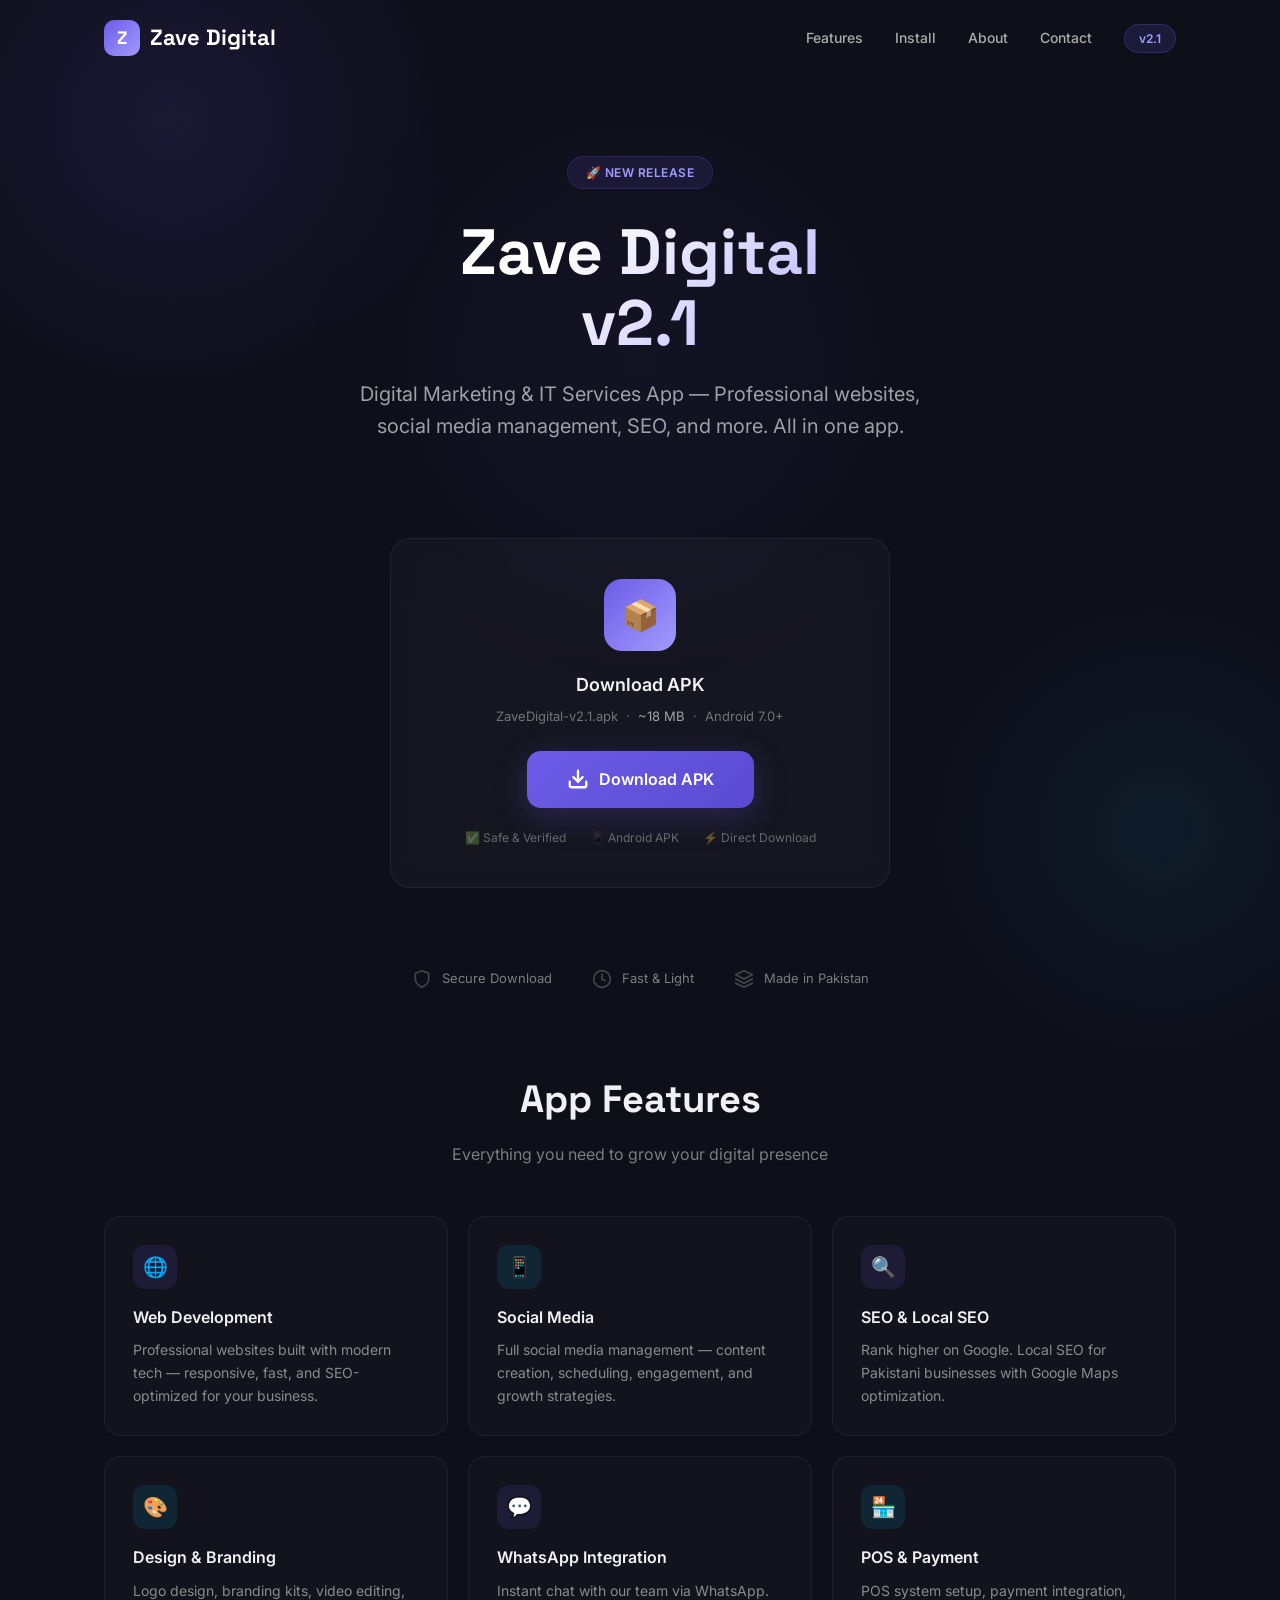
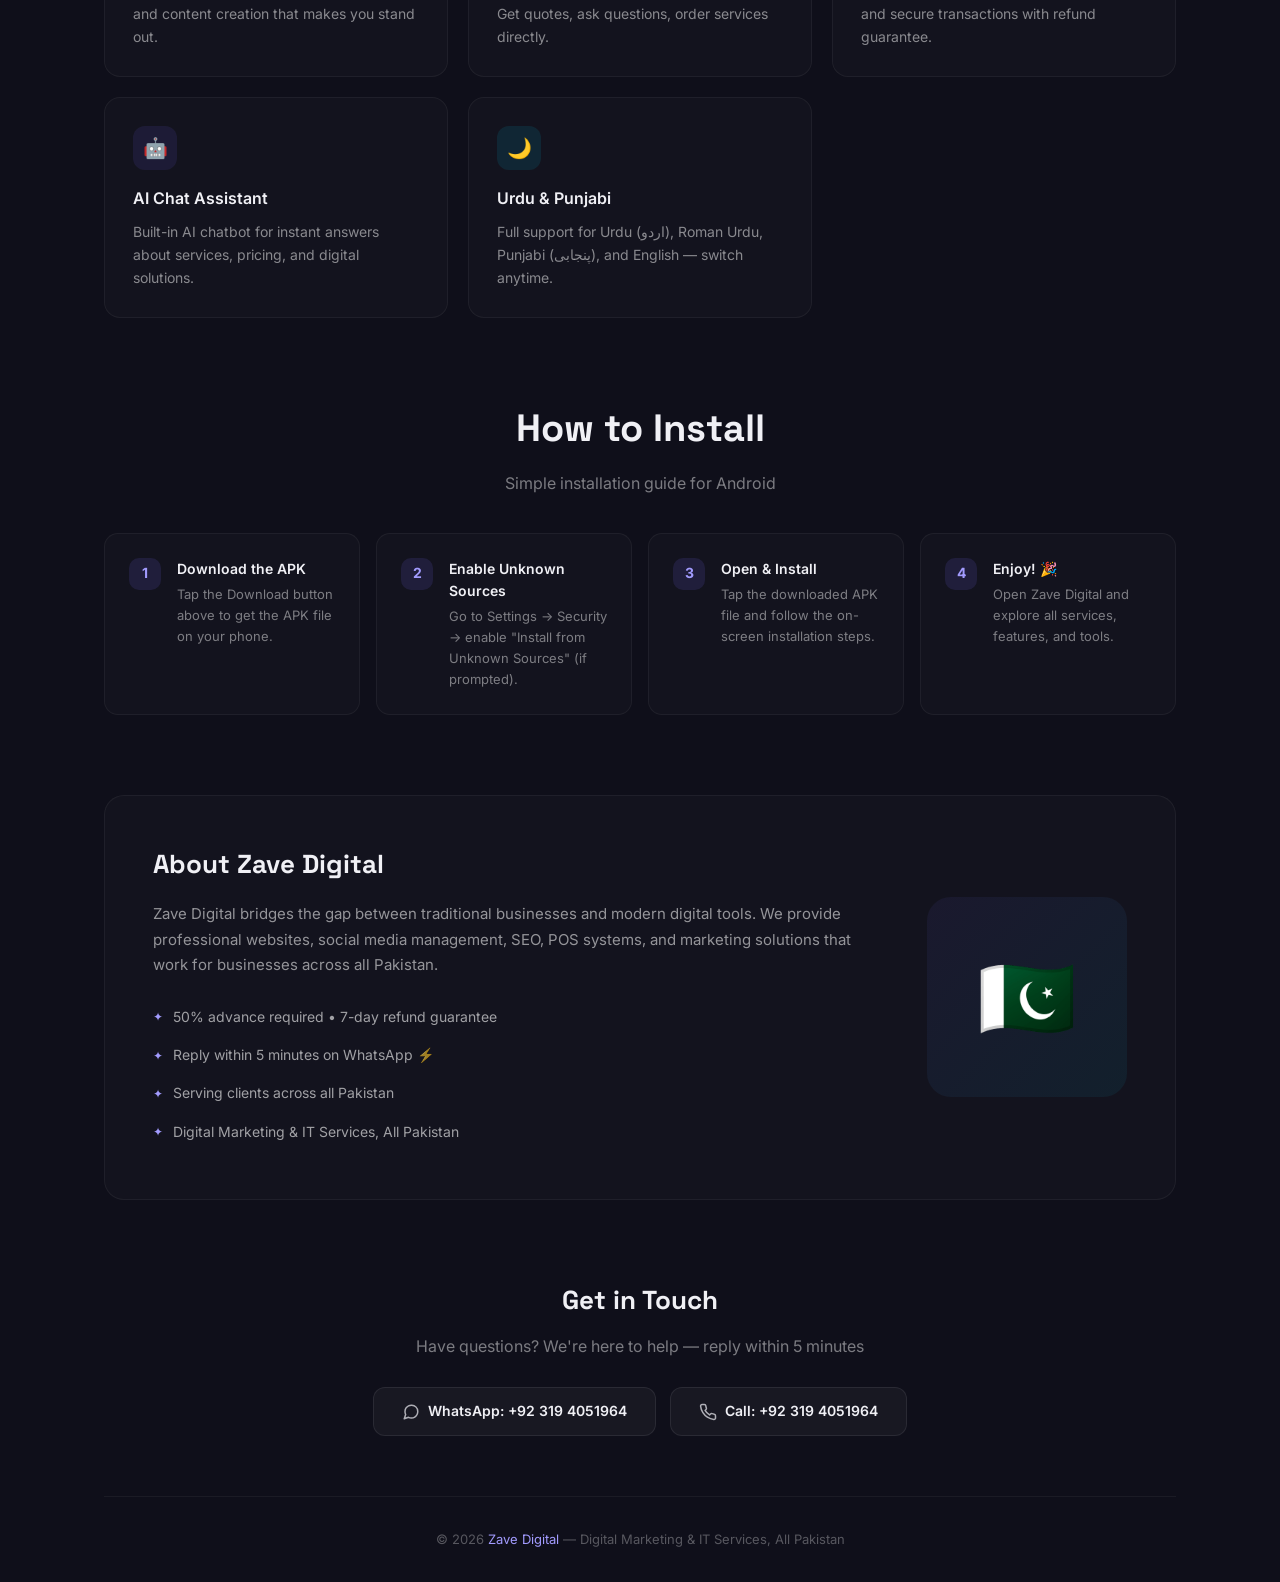
==== commit 70ed43c1: "Initial: Zave Digital v2.1 landing page with APK download" ====
--- a/index.html
+++ b/index.html
@@ -1,1565 +1,661 @@
 <!DOCTYPE html>
 <html lang="en">
 <head>
-    <meta charset="UTF-8">
-    <meta name="viewport" content="width=device-width, initial-scale=1.0, maximum-scale=5.0">
-    <link rel="preconnect" href="https://fonts.googleapis.com">
-    <link rel="preconnect" href="https://cdnjs.cloudflare.com">
-    <meta name="apple-mobile-web-app-capable" content="yes">
-    <meta name="apple-mobile-web-app-status-bar-style" content="black-translucent">
-    <meta name="apple-mobile-web-app-title" content="Zave Digital">
-    <meta name="theme-color" content="#6c5ce7">
-    <meta name="format-detection" content="telephone=yes">
-    <link rel="apple-touch-icon" href="icon-192.png">
-    <meta name="description" content="Zave Digital — Professional Digital Marketing, Social Media Management, Web Development, E-Commerce, POS Systems, Mobile Repair & IT Services in Malakwal, Punjab, Pakistan">
-    <meta name="keywords" content="digital marketing, social media management, web development, e-commerce store, POS system, payment gateway, jazzcash, easypaisa, mobile app development, cybersecurity, penetration testing, business analytics, whatsapp chatbot, SEO, restaurant marketing, hotel management, Malakwal, Pakistan, FRP unlock, mobile repair, IMEI repair, bootloop fix, dead phone fix, android unbrick, data recovery, wifi fix, bluetooth repair, network unlock, custom ROM, TWRP, android root, phone unlock, iCloud unlock, iPhone FRP, virus removal, phone optimization, play store fix, phone backup, rebrand, software repair, flashing">
-    <meta name="author" content="Zave Digital">
-    <meta name="robots" content="index, follow">
-    <link rel="canonical" href="https://darkred1552-cloud.github.io/zavedigital/">
-    <!-- Open Graph -->
-    <meta property="og:title" content="Zave Digital — Digital Marketing & IT Services">
-    <meta property="og:description" content="Professional Digital Marketing, Web Development, E-Commerce, POS Systems & IT Services in Pakistan">
-    <meta property="og:type" content="website">
-    <meta property="og:url" content="https://darkred1552-cloud.github.io/zavedigital/">
-    <meta property="og:locale" content="en_PK">
-    <!-- Twitter Card -->
-    <meta name="twitter:card" content="summary_large_image">
-    <meta name="twitter:title" content="Zave Digital — Digital Marketing & IT Services">
-    <meta name="twitter:description" content="Professional Digital Marketing, Web Development, E-Commerce, POS Systems & IT Services in Pakistan">
-    <title>Zave Digital — Digital Marketing & IT Services | Malakwal, Pakistan</title>
-    <meta name="referrer" content="strict-origin-when-cross-origin">
-    <meta http-equiv="Content-Security-Policy" content="default-src 'self'; script-src 'self' 'unsafe-inline' https://www.googletagmanager.com https://www.google-analytics.com https://cdnjs.cloudflare.com; style-src 'self' 'unsafe-inline' https://fonts.googleapis.com https://cdnjs.cloudflare.com; font-src 'self' https://fonts.gstatic.com https://cdnjs.cloudflare.com; img-src 'self' data: https:; connect-src 'self' https:; frame-src https://www.google.com https://www.google-analytics.com; object-src 'none'; base-uri 'self'; form-action 'self' https://wa.me;">
-    <meta name="X-Content-Type-Options" content="nosniff">
-    <link rel="preload" href="css/style.css" as="style">
-    <link rel="preload" href="js/main.js" as="script">
-    <link rel="stylesheet" href="css/style.css">
-    <link href="https://fonts.googleapis.com/css2?family=Inter:wght@300;400;500;600;700;800;900&family=Space+Grotesk:wght@400;500;600;700&display=swap" rel="stylesheet">
-    <link rel="stylesheet" href="https://cdnjs.cloudflare.com/ajax/libs/font-awesome/6.5.1/css/all.min.css">
-    <!-- Zave AI Config: OpenRouter fallback key -->
-    <script>try{window.ZAVE_OPENROUTER_KEY = '';}catch(e){}</script>
-    <!-- Simple counter fallback: visits stored in localStorage for demo purposes -->
-    <script>try{var n=parseInt(localStorage.getItem('zd_visits')||'0');n++;localStorage.setItem('zd_visits',n);}catch(e){}</script>
-    <!-- Google Analytics — replace G-XXXXXXXXXX with your GA4 measurement ID from https://analytics.google.com -->
-    <script async src="https://www.googletagmanager.com/gtag/js?id=G-XXXXXXXXXX"></script>
-    <script>window.dataLayer=window.dataLayer||[];function gtag(){dataLayer.push(arguments);}gtag('js',new Date());gtag('config','G-XXXXXXXXXX');</script>
+  <meta charset="UTF-8">
+  <meta name="viewport" content="width=device-width, initial-scale=1.0">
+  <meta name="description" content="Zave Digital v2.1 — Digital Marketing & IT Services App. Download the official APK for Android. Free, fast, and secure.">
+  <meta name="keywords" content="Zave Digital, digital marketing Pakistan, IT services, website development, SEO, social media management">
+  <title>Zave Digital v2.1 — Download APK</title>
+  <link rel="preconnect" href="https://fonts.googleapis.com">
+  <link rel="preconnect" href="https://fonts.gstatic.com" crossorigin>
+  <link href="https://fonts.googleapis.com/css2?family=Inter:wght@400;500;600;700;800&family=Space+Grotesk:wght@500;600;700&display=swap" rel="stylesheet">
+  <style>
+    /* ─── Reset & Base ─── */
+    *, *::before, *::after { margin: 0; padding: 0; box-sizing: border-box; }
+    html { scroll-behavior: smooth; }
+    body {
+      font-family: 'Inter', -apple-system, BlinkMacSystemFont, sans-serif;
+      background: #0F0F1A;
+      color: #f0f0f5;
+      line-height: 1.6;
+      overflow-x: hidden;
+    }
+    a { text-decoration: none; color: inherit; }
+
+    /* ─── Purple Glow Effects ─── */
+    .glow-1 {
+      position: fixed;
+      top: -20%;
+      left: -10%;
+      width: 600px;
+      height: 600px;
+      background: radial-gradient(circle, rgba(108,92,231,0.12) 0%, transparent 70%);
+      pointer-events: none;
+      z-index: 0;
+    }
+    .glow-2 {
+      position: fixed;
+      bottom: -20%;
+      right: -10%;
+      width: 500px;
+      height: 500px;
+      background: radial-gradient(circle, rgba(6,182,212,0.08) 0%, transparent 70%);
+      pointer-events: none;
+      z-index: 0;
+    }
+    .glow-3 {
+      position: fixed;
+      top: 40%;
+      left: 50%;
+      transform: translate(-50%, -50%);
+      width: 800px;
+      height: 800px;
+      background: radial-gradient(circle, rgba(108,92,231,0.05) 0%, transparent 60%);
+      pointer-events: none;
+      z-index: 0;
+    }
+
+    /* ─── Layout ─── */
+    .container {
+      max-width: 1120px;
+      margin: 0 auto;
+      padding: 0 24px;
+      position: relative;
+      z-index: 1;
+    }
+
+    /* ─── Navbar ─── */
+    .navbar {
+      padding: 20px 0;
+      display: flex;
+      align-items: center;
+      justify-content: space-between;
+    }
+    .logo {
+      display: flex;
+      align-items: center;
+      gap: 10px;
+      font-family: 'Space Grotesk', sans-serif;
+      font-weight: 700;
+      font-size: 22px;
+      color: #fff;
+    }
+    .logo-icon {
+      width: 36px;
+      height: 36px;
+      background: linear-gradient(135deg, #6C5CE7, #a29bfe);
+      border-radius: 10px;
+      display: flex;
+      align-items: center;
+      justify-content: center;
+      font-size: 18px;
+      font-weight: 800;
+      color: #fff;
+    }
+    .nav-links {
+      display: flex;
+      gap: 32px;
+      list-style: none;
+    }
+    .nav-links a {
+      font-size: 14px;
+      font-weight: 500;
+      color: rgba(255,255,255,0.65);
+      transition: color 0.2s;
+    }
+    .nav-links a:hover { color: #a29bfe; }
+    .nav-version {
+      background: rgba(108,92,231,0.15);
+      color: #a29bfe;
+      padding: 6px 14px;
+      border-radius: 20px;
+      font-size: 12px;
+      font-weight: 600;
+      border: 1px solid rgba(108,92,231,0.25);
+    }
+
+    /* ─── Hero ─── */
+    .hero {
+      padding: 80px 0 60px;
+      text-align: center;
+    }
+    .hero-badge {
+      display: inline-block;
+      background: rgba(108,92,231,0.12);
+      border: 1px solid rgba(108,92,231,0.2);
+      padding: 6px 18px;
+      border-radius: 20px;
+      font-size: 12px;
+      font-weight: 600;
+      color: #a29bfe;
+      letter-spacing: 0.5px;
+      margin-bottom: 28px;
+    }
+    .hero h1 {
+      font-family: 'Space Grotesk', sans-serif;
+      font-size: clamp(36px, 6vw, 64px);
+      font-weight: 700;
+      line-height: 1.1;
+      margin-bottom: 20px;
+      background: linear-gradient(135deg, #fff 40%, #a29bfe 80%, #38D4E8 100%);
+      -webkit-background-clip: text;
+      -webkit-text-fill-color: transparent;
+      background-clip: text;
+    }
+    .hero p {
+      font-size: clamp(16px, 2.5vw, 20px);
+      color: rgba(255,255,255,0.6);
+      max-width: 600px;
+      margin: 0 auto 36px;
+    }
+
+    /* ─── Download Card ─── */
+    .download-card {
+      background: rgba(255,255,255,0.03);
+      border: 1px solid rgba(255,255,255,0.06);
+      border-radius: 20px;
+      padding: 40px;
+      max-width: 500px;
+      margin: 0 auto 80px;
+      text-align: center;
+      backdrop-filter: blur(12px);
+    }
+    .apk-icon {
+      width: 72px;
+      height: 72px;
+      background: linear-gradient(135deg, #6C5CE7, #a29bfe);
+      border-radius: 18px;
+      display: flex;
+      align-items: center;
+      justify-content: center;
+      font-size: 30px;
+      margin: 0 auto 20px;
+    }
+    .download-card h2 {
+      font-size: 18px;
+      font-weight: 600;
+      margin-bottom: 6px;
+    }
+    .download-card .file-info {
+      color: rgba(255,255,255,0.4);
+      font-size: 13px;
+      margin-bottom: 24px;
+    }
+    .download-card .file-info span {
+      color: rgba(255,255,255,0.6);
+    }
+    .btn-download {
+      display: inline-flex;
+      align-items: center;
+      gap: 10px;
+      background: linear-gradient(135deg, #6C5CE7, #5a4bd1);
+      color: #fff;
+      padding: 16px 40px;
+      border-radius: 14px;
+      font-size: 16px;
+      font-weight: 600;
+      border: none;
+      cursor: pointer;
+      transition: all 0.25s;
+      box-shadow: 0 8px 32px rgba(108,92,231,0.25);
+    }
+    .btn-download:hover {
+      transform: translateY(-2px);
+      box-shadow: 0 12px 40px rgba(108,92,231,0.35);
+    }
+    .btn-download:active { transform: translateY(0); }
+    .btn-download svg { width: 22px; height: 22px; }
+    .download-meta {
+      display: flex;
+      justify-content: center;
+      gap: 24px;
+      margin-top: 20px;
+      font-size: 12px;
+      color: rgba(255,255,255,0.35);
+    }
+    .download-meta span { display: flex; align-items: center; gap: 5px; }
+
+    /* ─── Trust Badges ─── */
+    .trust-badges {
+      display: flex;
+      justify-content: center;
+      gap: 40px;
+      margin-bottom: 80px;
+      flex-wrap: wrap;
+    }
+    .trust-badge {
+      display: flex;
+      align-items: center;
+      gap: 10px;
+      font-size: 13px;
+      color: rgba(255,255,255,0.45);
+    }
+    .trust-badge svg { width: 20px; height: 20px; opacity: 0.5; }
+
+    /* ─── Features ─── */
+    .section-title {
+      text-align: center;
+      margin-bottom: 48px;
+    }
+    .section-title h2 {
+      font-family: 'Space Grotesk', sans-serif;
+      font-size: clamp(28px, 4vw, 38px);
+      font-weight: 700;
+      margin-bottom: 12px;
+    }
+    .section-title p {
+      color: rgba(255,255,255,0.45);
+      font-size: 16px;
+      max-width: 500px;
+      margin: 0 auto;
+    }
+    .features-grid {
+      display: grid;
+      grid-template-columns: repeat(auto-fit, minmax(260px, 1fr));
+      gap: 20px;
+      margin-bottom: 80px;
+    }
+    .feature-card {
+      background: rgba(255,255,255,0.02);
+      border: 1px solid rgba(255,255,255,0.05);
+      border-radius: 16px;
+      padding: 28px;
+      transition: all 0.3s;
+    }
+    .feature-card:hover {
+      background: rgba(255,255,255,0.04);
+      border-color: rgba(108,92,231,0.2);
+      transform: translateY(-3px);
+    }
+    .feature-icon {
+      width: 44px;
+      height: 44px;
+      border-radius: 12px;
+      display: flex;
+      align-items: center;
+      justify-content: center;
+      font-size: 20px;
+      margin-bottom: 16px;
+    }
+    .feature-icon.purple { background: rgba(108,92,231,0.12); }
+    .feature-icon.teal { background: rgba(6,182,212,0.12); }
+    .feature-card h3 {
+      font-size: 16px;
+      font-weight: 600;
+      margin-bottom: 8px;
+    }
+    .feature-card p {
+      font-size: 14px;
+      color: rgba(255,255,255,0.5);
+      line-height: 1.65;
+    }
+
+    /* ─── How to Install ─── */
+    .install-section {
+      margin-bottom: 80px;
+    }
+    .install-section .section-title { margin-bottom: 36px; }
+    .steps {
+      display: grid;
+      grid-template-columns: repeat(auto-fit, minmax(220px, 1fr));
+      gap: 16px;
+    }
+    .step {
+      background: rgba(255,255,255,0.02);
+      border: 1px solid rgba(255,255,255,0.05);
+      border-radius: 14px;
+      padding: 24px;
+      display: flex;
+      gap: 16px;
+      align-items: flex-start;
+    }
+    .step-num {
+      width: 32px;
+      height: 32px;
+      min-width: 32px;
+      background: rgba(108,92,231,0.15);
+      border-radius: 10px;
+      display: flex;
+      align-items: center;
+      justify-content: center;
+      font-size: 14px;
+      font-weight: 700;
+      color: #a29bfe;
+    }
+    .step-content h4 {
+      font-size: 14px;
+      font-weight: 600;
+      margin-bottom: 4px;
+    }
+    .step-content p {
+      font-size: 13px;
+      color: rgba(255,255,255,0.45);
+    }
+
+    /* ─── About App ─── */
+    .about-app {
+      background: rgba(255,255,255,0.02);
+      border: 1px solid rgba(255,255,255,0.05);
+      border-radius: 20px;
+      padding: 48px;
+      margin-bottom: 80px;
+      display: flex;
+      gap: 40px;
+      align-items: center;
+      flex-wrap: wrap;
+    }
+    .about-app-content { flex: 1; min-width: 280px; }
+    .about-app-content h2 {
+      font-family: 'Space Grotesk', sans-serif;
+      font-size: 26px;
+      font-weight: 700;
+      margin-bottom: 16px;
+    }
+    .about-app-content p {
+      color: rgba(255,255,255,0.55);
+      font-size: 15px;
+      margin-bottom: 20px;
+      line-height: 1.7;
+    }
+    .about-app-list { list-style: none; }
+    .about-app-list li {
+      padding: 8px 0;
+      font-size: 14px;
+      color: rgba(255,255,255,0.6);
+      display: flex;
+      align-items: center;
+      gap: 10px;
+    }
+    .about-app-list li::before {
+      content: "✦";
+      color: #a29bfe;
+      font-size: 12px;
+    }
+    .about-app-visual {
+      width: 200px;
+      height: 200px;
+      background: linear-gradient(135deg, rgba(108,92,231,0.08), rgba(6,182,212,0.08));
+      border-radius: 24px;
+      display: flex;
+      align-items: center;
+      justify-content: center;
+      font-size: 80px;
+    }
+
+    /* ─── Contact ─── */
+    .contact-section {
+      text-align: center;
+      margin-bottom: 60px;
+    }
+    .contact-section h2 {
+      font-family: 'Space Grotesk', sans-serif;
+      font-size: 26px;
+      font-weight: 700;
+      margin-bottom: 12px;
+    }
+    .contact-section p {
+      color: rgba(255,255,255,0.45);
+      margin-bottom: 28px;
+    }
+    .contact-buttons {
+      display: flex;
+      justify-content: center;
+      gap: 14px;
+      flex-wrap: wrap;
+    }
+    .btn-contact {
+      display: inline-flex;
+      align-items: center;
+      gap: 8px;
+      padding: 12px 28px;
+      border-radius: 12px;
+      font-size: 14px;
+      font-weight: 600;
+      border: 1px solid rgba(255,255,255,0.08);
+      background: rgba(255,255,255,0.04);
+      color: #f0f0f5;
+      transition: all 0.2s;
+    }
+    .btn-contact:hover {
+      background: rgba(255,255,255,0.08);
+      border-color: rgba(255,255,255,0.15);
+    }
+    .btn-contact svg { width: 18px; height: 18px; opacity: 0.7; }
+
+    /* ─── Footer ─── */
+    .footer {
+      border-top: 1px solid rgba(255,255,255,0.05);
+      padding: 32px 0;
+      text-align: center;
+    }
+    .footer p {
+      font-size: 13px;
+      color: rgba(255,255,255,0.3);
+    }
+    .footer a {
+      color: #a29bfe;
+    }
+
+    /* ─── Responsive ─── */
+    @media (max-width: 640px) {
+      .nav-links { display: none; }
+      .download-card { padding: 28px 20px; }
+      .about-app { padding: 28px 20px; }
+      .about-app-visual { display: none; }
+      .hero { padding: 50px 0 40px; }
+      .trust-badges { gap: 20px; }
+      .download-meta { flex-direction: column; align-items: center; gap: 8px; }
+    }
+
+    /* ─── Animations ─── */
+    @keyframes fadeInUp {
+      from { opacity: 0; transform: translateY(20px); }
+      to { opacity: 1; transform: translateY(0); }
+    }
+    .hero { animation: fadeInUp 0.8s ease-out; }
+    .download-card { animation: fadeInUp 0.8s ease-out 0.15s backwards; }
+    .trust-badges { animation: fadeInUp 0.8s ease-out 0.3s backwards; }
+    .features-grid { animation: fadeInUp 0.8s ease-out 0.2s backwards; }
+  </style>
 </head>
 <body>
 
-    <!-- NAVBAR -->
-    <nav class="navbar" id="navbar">
-        <div class="nav-container">
-            <a href="#home" class="logo">
-                <span class="logo-shield">
-                    <svg width="36" height="36" viewBox="0 0 40 46" xmlns="https://www.w3.org/2000/svg">
-                        <defs>
-                            <linearGradient id="navShield" x1="0" y1="0" x2="0" y2="1">
-                                <stop offset="0%" stop-color="#a855f7"/>
-                                <stop offset="100%" stop-color="#06b6d4"/>
-                            </linearGradient>
-                        </defs>
-                        <path d="M20,2 L36,8 L36,28 Q36,40 20,44 Q4,40 4,28 L4,8 Z" 
-                              fill="url(#navShield)" stroke="#a855f7" stroke-width="1.5"/>
-                        <text x="20" y="30" text-anchor="middle" font-size="22" font-weight="900" 
-                              font-family="'Space Grotesk','Segoe UI',sans-serif" fill="white">Z</text>
-                    </svg>
-                </span>
-                <span class="logo-text-wrap"><span class="logo-zave">Zave</span><span class="logo-digital">Digital</span></span>
-            </a>
-            <ul class="nav-links" id="navLinks">
-                <li><a href="#home" data-i18n="nav.home">Home</a></li>
-                <li><a href="#services" data-i18n="nav.services">Services</a></li>
-                <li><a href="#testimonials" data-i18n="nav.testimonials">Testimonials</a></li>
-                <li><a href="#portfolio" data-i18n="nav.portfolio">Portfolio</a></li>
-                <li><a href="dashboard">Dashboard</a></li>
-                <li><a href="order.html" data-i18n="nav.order">Order</a></li>
-                <li><a href="patients/" data-i18n="nav.patients">Zave for Patients</a></li>
-                <li><a href="#contact" data-i18n="nav.contact">Contact</a></li>
-                <li><a href="demos">Demo</a></li>
-                <li><a href="uk-sim-setup">UK SIM</a></li>
-            </ul>
-            <div class="lang-selector" id="langSelector">
-                <button class="lang-btn" id="langBtn" aria-label="Select Language">
-                    <i class="fas fa-globe"></i> EN
-                </button>
-                <ul class="lang-dropdown" id="langDropdown">
-                    <li data-lang="en"><span class="lang-flag">🇬🇧</span> English</li>
-                    <li data-lang="roman-urdu"><span class="lang-flag">🇵🇰</span> Roman Urdu</li>
-                    <li data-lang="urdu"><span class="lang-flag">🇵🇰</span> اردو</li>
-                    <li data-lang="punjabi"><span class="lang-flag">🇵🇰</span> ਪੰਜਾਬੀ</li>
-                </ul>
-            </div>
-            <button class="hamburger" id="hamburger" aria-label="Menu">
-                <span></span><span></span><span></span>
-            </button>
+  <!-- Glow Effects -->
+  <div class="glow-1"></div>
+  <div class="glow-2"></div>
+  <div class="glow-3"></div>
+
+  <!-- ─── Navbar ─── -->
+  <div class="container">
+    <nav class="navbar">
+      <div class="logo">
+        <div class="logo-icon">Z</div>
+        Zave Digital
+      </div>
+      <ul class="nav-links">
+        <li><a href="#features">Features</a></li>
+        <li><a href="#install">Install</a></li>
+        <li><a href="#about">About</a></li>
+        <li><a href="#contact">Contact</a></li>
+        <li><span class="nav-version">v2.1</span></li>
+      </ul>
+    </nav>
+
+    <!-- ─── Hero ─── -->
+    <section class="hero">
+      <div class="hero-badge">🚀 NEW RELEASE</div>
+      <h1>Zave Digital<br>v2.1</h1>
+      <p>Digital Marketing &amp; IT Services App — Professional websites, social media management, SEO, and more. All in one app.</p>
+    </section>
+
+    <!-- ─── Download Card ─── -->
+    <div class="download-card">
+      <div class="apk-icon">📦</div>
+      <h2>Download APK</h2>
+      <p class="file-info">ZaveDigital-v2.1.apk &nbsp;·&nbsp; <span>~18 MB</span> &nbsp;·&nbsp; Android 7.0+</p>
+      <a href="ZaveDigital-v2.1.apk" class="btn-download" download>
+        <svg viewBox="0 0 24 24" fill="none" stroke="currentColor" stroke-width="2.5" stroke-linecap="round" stroke-linejoin="round">
+          <path d="M21 15v4a2 2 0 0 1-2 2H5a2 2 0 0 1-2-2v-4"/>
+          <polyline points="7 10 12 15 17 10"/>
+          <line x1="12" y1="15" x2="12" y2="3"/>
+        </svg>
+        Download APK
+      </a>
+      <div class="download-meta">
+        <span>✅ Safe &amp; Verified</span>
+        <span>📱 Android APK</span>
+        <span>⚡ Direct Download</span>
+      </div>
+    </div>
+
+    <!-- ─── Trust Badges ─── -->
+    <div class="trust-badges">
+      <div class="trust-badge">
+        <svg viewBox="0 0 24 24" fill="none" stroke="currentColor" stroke-width="2" stroke-linecap="round" stroke-linejoin="round"><path d="M12 22s8-4 8-10V5l-8-3-8 3v7c0 6 8 10 8 10z"/></svg>
+        Secure Download
+      </div>
+      <div class="trust-badge">
+        <svg viewBox="0 0 24 24" fill="none" stroke="currentColor" stroke-width="2" stroke-linecap="round" stroke-linejoin="round"><circle cx="12" cy="12" r="10"/><path d="M12 6v6l4 2"/></svg>
+        Fast &amp; Light
+      </div>
+      <div class="trust-badge">
+        <svg viewBox="0 0 24 24" fill="none" stroke="currentColor" stroke-width="2" stroke-linecap="round" stroke-linejoin="round"><path d="M12 2L2 7l10 5 10-5-10-5zM2 17l10 5 10-5M2 12l10 5 10-5"/></svg>
+        Made in Pakistan
+      </div>
+    </div>
+
+    <!-- ─── Features ─── -->
+    <div id="features" class="section-title">
+      <h2>App Features</h2>
+      <p>Everything you need to grow your digital presence</p>
+    </div>
+    <div class="features-grid">
+      <div class="feature-card">
+        <div class="feature-icon purple">🌐</div>
+        <h3>Web Development</h3>
+        <p>Professional websites built with modern tech — responsive, fast, and SEO-optimized for your business.</p>
+      </div>
+      <div class="feature-card">
+        <div class="feature-icon teal">📱</div>
+        <h3>Social Media</h3>
+        <p>Full social media management — content creation, scheduling, engagement, and growth strategies.</p>
+      </div>
+      <div class="feature-card">
+        <div class="feature-icon purple">🔍</div>
+        <h3>SEO &amp; Local SEO</h3>
+        <p>Rank higher on Google. Local SEO for Pakistani businesses with Google Maps optimization.</p>
+      </div>
+      <div class="feature-card">
+        <div class="feature-icon teal">🎨</div>
+        <h3>Design &amp; Branding</h3>
+        <p>Logo design, branding kits, video editing, and content creation that makes you stand out.</p>
+      </div>
+      <div class="feature-card">
+        <div class="feature-icon purple">💬</div>
+        <h3>WhatsApp Integration</h3>
+        <p>Instant chat with our team via WhatsApp. Get quotes, ask questions, order services directly.</p>
+      </div>
+      <div class="feature-card">
+        <div class="feature-icon teal">🏪</div>
+        <h3>POS &amp; Payment</h3>
+        <p>POS system setup, payment integration, and secure transactions with refund guarantee.</p>
+      </div>
+      <div class="feature-card">
+        <div class="feature-icon purple">🤖</div>
+        <h3>AI Chat Assistant</h3>
+        <p>Built-in AI chatbot for instant answers about services, pricing, and digital solutions.</p>
+      </div>
+      <div class="feature-card">
+        <div class="feature-icon teal">🌙</div>
+        <h3>Urdu &amp; Punjabi</h3>
+        <p>Full support for Urdu (اردو), Roman Urdu, Punjabi (پنجابی), and English — switch anytime.</p>
+      </div>
+    </div>
+
+    <!-- ─── How to Install ─── -->
+    <div id="install" class="install-section">
+      <div class="section-title">
+        <h2>How to Install</h2>
+        <p>Simple installation guide for Android</p>
+      </div>
+      <div class="steps">
+        <div class="step">
+          <div class="step-num">1</div>
+          <div class="step-content">
+            <h4>Download the APK</h4>
+            <p>Tap the Download button above to get the APK file on your phone.</p>
+          </div>
         </div>
-    </nav>
-
-    <!-- HERO -->
-    <section class="hero" id="home">
-        <div class="hero-bg">
-            <div class="gradient-orb orb-1"></div>
-            <div class="gradient-orb orb-2"></div>
-            <div class="gradient-orb orb-3"></div>
+        <div class="step">
+          <div class="step-num">2</div>
+          <div class="step-content">
+            <h4>Enable Unknown Sources</h4>
+            <p>Go to Settings → Security → enable "Install from Unknown Sources" (if prompted).</p>
+          </div>
         </div>
-        <div class="hero-content">
-            <h1 data-i18n="hero.title">Digital Services That Grow Your Business</h1>
-            <p data-i18n="hero.subtitle">Professional websites, social media, mobile repair, Google My Business, POS systems, and more — all in Malakwal.</p>
-            <div class="hero-buttons">
-                <a href="#services" class="btn btn-primary" data-i18n="hero.cta">Get Started</a>
-                <a href="https://wa.me/923194051964" class="btn btn-outline" data-i18n="hero.whatsapp">WhatsApp Us</a>
-            </div>
-
-            <!-- Service highlight cards (in empty space below hero buttons) -->
-            <div class="hero-badges">
-                <div class="floating-card card-1">
-                    <i class="fas fa-mobile-alt"></i>
-                    <span>Mobile Detect + Password Unlock</span>
-                </div>
-                <div class="floating-card card-2">
-                    <i class="fas fa-sync-alt"></i>
-                    <span>FRP Unlock / Bootloop Fix</span>
-                </div>
-                <div class="floating-card card-3">
-                    <i class="fas fa-wifi"></i>
-                    <span>WiFi / Network / IMEI Repair</span>
-                </div>
-            </div>
+        <div class="step">
+          <div class="step-num">3</div>
+          <div class="step-content">
+            <h4>Open &amp; Install</h4>
+            <p>Tap the downloaded APK file and follow the on-screen installation steps.</p>
+          </div>
         </div>
-    </section>
-
-    <!-- SERVICES -->
-    <section class="services" id="services">
-        <div class="container">
-            <div class="section-header">
-                <span class="section-tag" data-i18n="services.tag"><i class="fas fa-cog"></i> What We Do</span>
-                <h2 class="section-title" data-i18n="services.title">Our <span class="gradient-text">Services</span></h2>
-                <p class="section-desc" data-i18n="services.subtitle">End-to-end digital solutions tailored for restaurants, hotels, and local businesses.</p>
-            </div>
-            <div class="category-filter">
-                <button class="filter-btn active" data-filter="all"><i class="fas fa-th-large"></i> All Services</button>
-                <button class="filter-btn" data-filter="social"><i class="fas fa-hashtag"></i> Social Media</button>
-                <button class="filter-btn" data-filter="design"><i class="fas fa-pen-nib"></i> Design & Branding</button>
-                <button class="filter-btn" data-filter="web"><i class="fas fa-globe"></i> Web & SEO</button>
-                <button class="filter-btn" data-filter="it"><i class="fas fa-shield-alt"></i> IT & Cybersecurity</button>
-                <button class="filter-btn" data-filter="video"><i class="fas fa-video"></i> Video & Content</button>
-                <button class="filter-btn" data-filter="premium"><i class="fas fa-gem"></i> Premium 2026</button>
-                <button class="filter-btn" data-filter="local"><i class="fas fa-map-marker-alt"></i> Local SEO</button>
-                <button class="filter-btn" data-filter="restaurant"><i class="fas fa-utensils"></i> Restaurant</button>
-                <button class="filter-btn" data-filter="education"><i class="fas fa-graduation-cap"></i> Education</button>
-                <button class="filter-btn" data-filter="health"><i class="fas fa-heartbeat"></i> Health</button>
-                <button class="filter-btn" data-filter="events"><i class="fas fa-calendar-alt"></i> Events</button>
-                <button class="filter-btn" data-filter="agriculture"><i class="fas fa-seedling"></i> Agriculture</button>
-                <button class="filter-btn" data-filter="payments"><i class="fas fa-credit-card"></i> Payments</button>
-                <button class="filter-btn" data-filter="ads"><i class="fas fa-bullhorn"></i> Local Ads</button>
-                <button class="filter-btn" data-filter="mobile"><i class="fas fa-mobile-alt"></i> Mobile Repair</button>
-            </div>
-            <div class="services-grid">
-<div class="service-card" data-category="mobile">
-                    <div class="service-icon"><i class="fas fa-lock"></i></div>
-                    <h3>FRP Unlock / Google Account Remove</h3>
-                    <p>FRP lock hat jaye — Samsung, Huawei, Oppo, Vivo, Infinix ke phones se Google account remove professionally. Data loss nahi, secure method.</p>
-                    <ul class="service-features">
-                        <li><i class="fas fa-check"></i> FRP Bypass (All Brands)</li>
-                        <li><i class="fas fa-check"></i> Google Account Remove</li>
-                        <li><i class="fas fa-check"></i> Safe & Secure Method</li>
-                        <li><i class="fas fa-check"></i> No Data Loss (Most Models)</li>
-                    </ul>
-                    <div class="service-price">Starting from <strong>Rs. 1,500</strong></div>
-                    <span class="service-tag">Mobile</span>
-                </div>
-
-                <div class="service-card" data-category="mobile">
-                    <div class="service-icon"><i class="fas fa-fingerprint"></i></div>
-                    <h3>Mobile Detect + Password Remove</h3>
-                    <p>Phone detect ho rha hai but password lock hai? Pattern, PIN, password professionally remove karte hain — data safe, no factory reset.</p>
-                    <ul class="service-features">
-                        <li><i class="fas fa-check"></i> Mobile Detect Fix</li>
-                        <li><i class="fas fa-check"></i> Password / Pattern Remove</li>
-                        <li><i class="fas fa-check"></i> Data Fully Preserved</li>
-                        <li><i class="fas fa-check"></i> Instant Service</li>
-                    </ul>
-                    <div class="service-price">Starting from <strong>Rs. 1,000</strong></div>
-                    <span class="service-tag">Mobile</span>
-                </div>
-
-                <div class="service-card" data-category="mobile">
-                    <div class="service-icon"><i class="fas fa-sync-alt"></i></div>
-                    <h3>Phone Flashing & Firmware</h3>
-                    <p>Phone slow ho jaye, update chahiye, ya firmware corrupt ho jaye — official flash karke naya life dein. All brands supported.</p>
-                    <ul class="service-features">
-                        <li><i class="fas fa-check"></i> Official Firmware Flash</li>
-                        <li><i class="fas fa-check"></i> Dead Boot Fix</li>
-                        <li><i class="fas fa-check"></i> Speed Optimization</li>
-                        <li><i class="fas fa-check"></i> All Models (Samsung, Oppo, Vivo, etc.)</li>
-                    </ul>
-                    <div class="service-price">Starting from <strong>Rs. 2,000</strong></div>
-                    <span class="service-tag">Mobile</span>
-                </div>
-
-                <div class="service-card" data-category="mobile">
-                    <div class="service-icon"><i class="fas fa-redo"></i></div>
-                    <h3>Bootloop Fix & Software Repair</h3>
-                    <p>Phone restart hota rehta hai, Android ka sab kuch fix karte hain — bootloop, software crash, system errors sab theek karte hain professionally.</p>
-                    <ul class="service-features">
-                        <li><i class="fas fa-check"></i> Bootloop Fix</li>
-                        <li><i class="fas fa-check"></i> System Error Repair</li>
-                        <li><i class="fas fa-check"></i> App Update Issues</li>
-                        <li><i class="fas fa-check"></i> Complete Diagnosis Report</li>
-                    </ul>
-                    <div class="service-price">Starting from <strong>Rs. 1,500</strong></div>
-                    <span class="service-tag">Mobile</span>
-                </div>
-
-                <div class="service-card" data-category="mobile">
-                    <div class="service-icon"><i class="fas fa-phone-alt"></i></div>
-                    <h3>IMEI Repair & Restoration</h3>
-                    <p>IMEI null ho jaye ya invalid lage — original IMEI restore karte hain. Network kaam na kare to ye service zaroori hai. Legal & authentic method.</p>
-                    <ul class="service-features">
-                        <li><i class="fas fa-check"></i> IMEI Restore</li>
-                        <li><i class="fas fa-check"></i> Null IMEI Fix</li>
-                        <li><i class="fas fa-check"></i> Network Registration Fix</li>
-                        <li><i class="fas fa-check"></i> MEID / ESN Support</li>
-                    </ul>
-                    <div class="service-price">Starting from <strong>Rs. 3,000</strong></div>
-                    <span class="service-tag">Mobile</span>
-                </div>
-
-                <div class="service-card" data-category="mobile">
-                    <div class="service-icon"><i class="fas fa-mobile-alt"></i></div>
-                    <h3>Android Unbrick / Dead Phone Fix</h3>
-                    <p>Phone dead ho jaye, boot na ho, black screen — dead boot fix karte hain. Software brick solve hota hai, board repair nahi chahiye.</p>
-                    <ul class="service-features">
-                        <li><i class="fas fa-check"></i> Dead Boot Recovery</li>
-                        <li><i class="fas fa-check"></i> Black Screen Fix</li>
-                        <li><i class="fas fa-check"></i> Fastboot/EDL Mode Repair</li>
-                        <li><i class="fas fa-check"></i> No Hardware Replacement</li>
-                    </ul>
-                    <div class="service-price">Starting from <strong>Rs. 2,500</strong></div>
-                    <span class="service-tag">Mobile</span>
-                </div>
-
-                <div class="service-card" data-category="mobile">
-                    <div class="service-icon"><i class="fas fa-wifi"></i></div>
-                    <h3>WiFi / Bluetooth / Network Fix</h3>
-                    <p>WiFi connect nahi ho raha, Bluetooth off ho jaye, signal kam aaye — network module reset + driver fix karte hain. No hardware needed.</p>
-                    <ul class="service-features">
-                        <li><i class="fas fa-check"></i> WiFi Driver Fix</li>
-                        <li><i class="fas fa-check"></i> Bluetooth Restore</li>
-                        <li><i class="fas fa-check"></i> Network Signal Fix</li>
-                        <li><i class="fas fa-check"></i> MAC Address Repair</li>
-                    </ul>
-                    <div class="service-price">Starting from <strong>Rs. 1,500</strong></div>
-                    <span class="service-tag">Mobile</span>
-                </div>
-
-                <div class="service-card" data-category="mobile">
-                    <div class="service-icon"><i class="fas fa-database"></i></div>
-                    <h3>Data Recovery & Backup</h3>
-                    <p>Photos, videos, contacts, WhatsApp messages sab recover karte hain — phone brick ya format ho jaye. Software recovery, no hardware needed.</p>
-                    <ul class="service-features">
-                        <li><i class="fas fa-check"></i> Photos/Video Recovery</li>
-                        <li><i class="fas fa-check"></i> WhatsApp Chat Backup</li>
-                        <li><i class="fas fa-check"></i> Contacts/SMS Restore</li>
-                        <li><i class="fas fa-check"></i> Dead Phone Data Extract</li>
-                    </ul>
-                    <div class="service-price">Starting from <strong>Rs. 2,500</strong></div>
-                    <span class="service-tag">Mobile</span>
-                </div>
-
-                <div class="service-card" data-category="mobile">
-                    <div class="service-icon"><i class="fab fa-apple"></i></div>
-                    <h3>iPhone FRP / iCloud Unlock</h3>
-                    <p>iPhone iCloud lock ho jaye ya Apple ID blocked ho — soft unlock karte hain. Hardware nahi chahiye, software-based method. All iOS versions supported.</p>
-                    <ul class="service-features">
-                        <li><i class="fas fa-check"></i> iCloud Lock Bypass</li>
-                        <li><i class="fas fa-check"></i> Apple ID Removal</li>
-                        <li><i class="fas fa-check"></i> iOS Activation Fix</li>
-                        <li><i class="fas fa-check"></i> No Hardware Replacement</li>
-                    </ul>
-                    <div class="service-price">Starting from <strong>Rs. 3,500</strong></div>
-                    <span class="service-tag">Mobile</span>
-                </div>
-
-                <div class="service-card" data-category="mobile">
-                    <div class="service-icon"><i class="fab fa-android"></i></div>
-                    <h3>Android Rooting & Customization</h3>
-                    <p>Phone root karke full control le — custom ROM, Magisk, TWRP recovery, bloatware remove, speed boost. Advanced users ke liye perfect.</p>
-                    <ul class="service-features">
-                        <li><i class="fas fa-check"></i> Magisk Root (Safe)</li>
-                        <li><i class="fas fa-check"></i> Custom ROM Install</li>
-                        <li><i class="fas fa-check"></i> Bloatware Remove</li>
-                        <li><i class="fas fa-check"></i> Performance Boost</li>
-                    </ul>
-                    <div class="service-price">Starting from <strong>Rs. 2,000</strong></div>
-                    <span class="service-tag">Mobile</span>
-                </div>
-
-                <div class="service-card" data-category="mobile">
-                    <div class="service-icon"><i class="fas fa-shopping-bag"></i></div>
-                    <h3>Google Play Store Fix</h3>
-                    <p>Play Store crash ho jaye ya apps install na ho — Google Services Fix, GApps reinstall, account sync fix. Apps downloadProblem solved permanently.</p>
-                    <ul class="service-features">
-                        <li><i class="fas fa-check"></i> Play Store Crash Fix</li>
-                        <li><i class="fas fa-check"></i> Google Services Restore</li>
-                        <li><i class="fas fa-check"></i> Account Sync Fix</li>
-                        <li><i class="fas fa-check"></i> GApps Reinstall</li>
-                    </ul>
-                    <div class="service-price">Starting from <strong>Rs. 1,500</strong></div>
-                    <span class="service-tag">Mobile</span>
-                </div>
-
-                <div class="service-card" data-category="mobile">
-                    <div class="service-icon"><i class="fas fa-tachometer-alt"></i></div>
-                    <h3>Phone Speed Optimization</h3>
-                    <p>Phone slow ho jaye, hang kare, storage full ho jaye — cache clean, junk remove, startup apps disable, RAM boost. Phone naya fast ban jaye.</p>
-                    <ul class="service-features">
-                        <li><i class="fas fa-check"></i> Cache + Junk Clean</li>
-                        <li><i class="fas fa-check"></i> Startup Apps Disable</li>
-                        <li><i class="fas fa-check"></i> RAM Optimization</li>
-                        <li><i class="fas fa-check"></i> Storage Full Fix</li>
-                    </ul>
-                    <div class="service-price">Starting from <strong>Rs. 1,000</strong></div>
-                    <span class="service-tag">Mobile</span>
-                </div>
-
-                <div class="service-card" data-category="mobile">
-                    <div class="service-icon"><i class="fas fa-sim-card"></i></div>
-                    <h3>SIM / Network Unlock</h3>
-                    <p>Phone specific network (Jazz, Zong, Ufone) se locked ho — SIM lock remove karke kisi bhi network ka use kar sakte ho. Carrier unlock software-based.</p>
-                    <ul class="service-features">
-                        <li><i class="fas fa-check"></i> Network SIM Unlock</li>
-                        <li><i class="fas fa-check"></i> All Carriers Supported</li>
-                        <li><i class="fas fa-check"></i> Code-Based (No Hardware)</li>
-                        <li><i class="fas fa-check"></i> Permanent Unlock</li>
-                    </ul>
-                    <div class="service-price">Starting from <strong>Rs. 2,000</strong></div>
-                    <span class="service-tag">Mobile</span>
-                </div>
-
-                <div class="service-card" data-category="mobile">
-                    <div class="service-icon"><i class="fas fa-tag"></i></div>
-                    <h3>Phone Info Change / Rebrand</h3>
-                    <p>Phone ka model name, brand, build number change karo — Infinix ko Samsung banado ya vice versa. Software rebrand for fun/sales purposes.</p>
-                    <ul class="service-features">
-                        <li><i class="fas fa-check"></i> Model Name Change</li>
-                        <li><i class="fas fa-check"></i> Brand Rebrand</li>
-                        <li><i class="fas fa-check"></i> Build Number Edit</li>
-                        <li><i class="fas fa-check"></i> Device Info Customize</li>
-                    </ul>
-                    <div class="service-price">Starting from <strong>Rs. 2,500</strong></div>
-                    <span class="service-tag">Mobile</span>
-                </div>
-
-                <div class="service-card" data-category="mobile">
-                    <div class="service-icon"><i class="fas fa-cloud-upload-alt"></i></div>
-                    <h3>Full Phone Backup & Restore</h3>
-                    <p>Phone change karne se pehle ya reset se pehle full backup — apps, data, settings, WhatsApp, photos sab ek click mein. Naya phone pe restore bhi.</p>
-                    <ul class="service-features">
-                        <li><i class="fas fa-check"></i> Full System Backup</li>
-                        <li><i class="fas fa-check"></i> WhatsApp Backup</li>
-                        <li><i class="fas fa-check"></i> App Data + Settings</li>
-                        <li><i class="fas fa-check"></i> One-Click Restore</li>
-                    </ul>
-                    <div class="service-price">Starting from <strong>Rs. 1,500</strong></div>
-                    <span class="service-tag">Mobile</span>
-                </div>
-
-                <div class="service-card" data-category="mobile">
-                    <div class="service-icon"><i class="fas fa-sync"></i></div>
-                    <h3>Android System Update Fix</h3>
-                    <p>Update failure, bootloop after update, system error — update problem fix karke latest Android version pe le jate hain. Safe & official method.</p>
-                    <ul class="service-features">
-                        <li><i class="fas fa-check"></i> Update Failure Fix</li>
-                        <li><i class="fas fa-check"></i> Post-Update Bootloop</li>
-                        <li><i class="fas fa-check"></i> OTA Reinstall</li>
-                        <li><i class="fas fa-check"></i> Downgrade if Needed</li>
-                    </ul>
-                    <div class="service-price">Starting from <strong>Rs. 1,500</strong></div>
-                    <span class="service-tag">Mobile</span>
-                </div>
-
-                <div class="service-card" data-category="mobile">
-                    <div class="service-icon"><i class="fas fa-code-branch"></i></div>
-                    <h3>Custom Recovery & ROM Install</h3>
-                    <p>TWRP recovery install + custom ROM (LineageOS, Pixel Experience) — phone ki performance badhao, features add karo. Custom Android experience.</p>
-                    <ul class="service-features">
-                        <li><i class="fas fa-check"></i> TWRP Recovery Install</li>
-                        <li><i class="fas fa-check"></i> Custom ROM Flash</li>
-                        <li><i class="fas fa-check"></i> GApps + Root Optional</li>
-                        <li><i class="fas fa-check"></i> Post-Install Support</li>
-                    </ul>
-                    <div class="service-price">Starting from <strong>Rs. 3,000</strong></div>
-                    <span class="service-tag">Mobile</span>
-                </div>
-
+        <div class="step">
+          <div class="step-num">4</div>
+          <div class="step-content">
+            <h4>Enjoy! 🎉</h4>
+            <p>Open Zave Digital and explore all services, features, and tools.</p>
+          </div>
         </div>
-
-
-                <div class="service-card featured" data-category="social">
-                    <div class="service-icon"><i class="fas fa-hashtag"></i></div>
-                    <h3>Social Media Management</h3>
-                    <p>Complete social media handling for restaurants & hotels — content creation, posting, engagement, and growth strategy across Facebook, Instagram & TikTok.</p>
-                    <ul class="service-features">
-                        <li><i class="fas fa-check"></i> Daily Posts & Stories</li>
-                        <li><i class="fas fa-check"></i> Food Photography</li>
-                        <li><i class="fas fa-check"></i> Reels & Shorts</li>
-                        <li><i class="fas fa-check"></i> Engagement & DMs</li>
-                        <li><i class="fas fa-check"></i> Monthly Reports</li>
-                    </ul>
-                    <div class="service-price">Starting from <strong>Rs. 8,000/mo</strong></div>
-                    <span class="service-tag">Most Popular</span>
-                </div>
-
-                <div class="service-card" data-category="social">
-                    <div class="service-icon"><i class="fas fa-hotel"></i></div>
-                    <h3>Hotel Management</h3>
-                    <p>Professional hotel operations support — front desk systems, guest management, online booking setup, and staff coordination for maximum efficiency.</p>
-                    <ul class="service-features">
-                        <li><i class="fas fa-check"></i> Booking Management</li>
-                        <li><i class="fas fa-check"></i> Guest Relations</li>
-                        <li><i class="fas fa-check"></i> Online Presence</li>
-                        <li><i class="fas fa-check"></i> Staff Training</li>
-                    </ul>
-                    <div class="service-price">Starting from <strong>Rs. 15,000/mo</strong></div>
-                </div>
-
-                <div class="service-card" data-category="social">
-                    <div class="service-icon"><i class="fas fa-bullhorn"></i></div>
-                    <h3>Digital Marketing & Ads</h3>
-                    <p>Targeted ad campaigns on Facebook, Instagram & Google — reach the right customers in your area and get real ROI for your business.</p>
-                    <ul class="service-features">
-                        <li><i class="fas fa-check"></i> Facebook & Instagram Ads</li>
-                        <li><i class="fas fa-check"></i> Google Ads</li>
-                        <li><i class="fas fa-check"></i> Local Targeting</li>
-                        <li><i class="fas fa-check"></i> ROI Tracking</li>
-                    </ul>
-                    <div class="service-price">Starting from <strong>Rs. 10,000/mo</strong></div>
-                </div>
-
-                <div class="service-card" data-category="web">
-                    <div class="service-icon"><i class="fas fa-laptop-code"></i></div>
-                    <h3>Website Development</h3>
-                    <p>Professional, mobile-friendly websites that convert visitors into customers — from simple landing pages to full business websites.</p>
-                    <ul class="service-features">
-                        <li><i class="fas fa-check"></i> Responsive Design</li>
-                        <li><i class="fas fa-check"></i> SEO Optimized</li>
-                        <li><i class="fas fa-check"></i> Fast Loading</li>
-                        <li><i class="fas fa-check"></i> WhatsApp Integration</li>
-                    </ul>
-                    <div class="service-price">Starting from <strong>Rs. 12,000</strong></div>
-                </div>
-
-                <div class="service-card" data-category="web">
-                    <div class="service-icon"><i class="fas fa-search"></i></div>
-                    <h3>SEO & Google Ranking</h3>
-                    <p>Get found on Google when people search for restaurants, hotels, or services in your city. Local SEO that drives real foot traffic.</p>
-                    <ul class="service-features">
-                        <li><i class="fas fa-check"></i> Google My Business</li>
-                        <li><i class="fas fa-check"></i> Local SEO</li>
-                        <li><i class="fas fa-check"></i> Keyword Research</li>
-                        <li><i class="fas fa-check"></i> Monthly Ranking Reports</li>
-                    </ul>
-                    <div class="service-price">Starting from <strong>Rs. 7,000/mo</strong></div>
-                </div>
-
-                <div class="service-card" data-category="video">
-                    <div class="service-icon"><i class="fas fa-video"></i></div>
-                    <h3>Video Production</h3>
-                    <p>Professional food videography, restaurant walkthroughs, promotional videos, and social media content that makes your business stand out.</p>
-                    <ul class="service-features">
-                        <li><i class="fas fa-check"></i> Food Videography</li>
-                        <li><i class="fas fa-check"></i> Promo Videos</li>
-                        <li><i class="fas fa-check"></i> Social Media Reels</li>
-                        <li><i class="fas fa-check"></i> Motion Graphics</li>
-                    </ul>
-                    <div class="service-price">Starting from <strong>Rs. 5,000/video</strong></div>
-                </div>
-
-                <div class="service-card" data-category="social">
-                    <div class="service-icon"><i class="fas fa-pen-nib"></i></div>
-                    <h3>Graphic Design & Branding</h3>
-                    <p>Eye-catching logos, menu cards, posters, banners, and complete brand identity packages that make your business look professional.</p>
-                    <ul class="service-features">
-                        <li><i class="fas fa-check"></i> Logo Design</li>
-                        <li><i class="fas fa-check"></i> Menu & Flyer Design</li>
-                        <li><i class="fas fa-check"></i> Social Media Posts</li>
-                        <li><i class="fas fa-check"></i> Brand Identity Kit</li>
-                    </ul>
-                    <div class="service-price">Starting from <strong>Rs. 2,000</strong></div>
-                </div>
-
-                <div class="service-card" data-category="web">
-                    <div class="service-icon"><i class="fas fa-mobile-alt"></i></div>
-                    <h3>WhatsApp Business Setup</h3>
-                    <p>Professional WhatsApp Business profile setup with catalog, auto-replies, and chatbot to manage customer queries 24/7.</p>
-                    <ul class="service-features">
-                        <li><i class="fas fa-check"></i> Business Profile Setup</li>
-                        <li><i class="fas fa-check"></i> Product Catalog</li>
-                        <li><i class="fas fa-check"></i> Auto Reply Messages</li>
-                        <li><i class="fas fa-check"></i> Customer Support</li>
-                    </ul>
-                    <div class="service-price">Starting from <strong>Rs. 3,000</strong></div>
-                </div>
-
-                <div class="service-card" data-category="design">
-                    <div class="service-icon"><i class="fas fa-camera"></i></div>
-                    <h3>Product Photography</h3>
-                    <p>High-quality food and product photography for menus, social media, and online listings — your food deserves to look delicious!</p>
-                    <ul class="service-features">
-                        <li><i class="fas fa-check"></i> Food Photography</li>
-                        <li><i class="fas fa-check"></i> Product Shots</li>
-                        <li><i class="fas fa-check"></i> Menu Photography</li>
-                        <li><i class="fas fa-check"></i> Editing & Retouching</li>
-                    </ul>
-                    <div class="service-price">Starting from <strong>Rs. 1,500/session</strong></div>
-                </div>
-
-                <div class="service-card" data-category="video">
-                    <div class="service-icon"><i class="fab fa-tiktok"></i></div>
-                    <h3>TikTok & Reels Marketing</h3>
-                    <p>Short-form video marketing that goes viral! Create engaging TikTok and Instagram Reels that bring real customers to your door.</p>
-                    <ul class="service-features">
-                        <li><i class="fas fa-check"></i> Trending Content</li>
-                        <li><i class="fas fa-check"></i> Hashtag Strategy</li>
-                        <li><i class="fas fa-check"></i> Weekly Content Calendar</li>
-                        <li><i class="fas fa-check"></i> Growth Analytics</li>
-                    </ul>
-                    <div class="service-price">Starting from <strong>Rs. 6,000/mo</strong></div>
-                </div>
-
-                <div class="service-card" data-category="design">
-                    <div class="service-icon"><i class="fas fa-envelope"></i></div>
-                    <h3>Email & Bulk SMS Marketing</h3>
-                    <p>Reach your customers directly with promotional offers, event announcements, and special deals via email and bulk SMS campaigns.</p>
-                    <ul class="service-features">
-                        <li><i class="fas fa-check"></i> SMS Campaigns</li>
-                        <li><i class="fas fa-check"></i> Email Newsletters</li>
-                        <li><i class="fas fa-check"></i> Offer & Deal Broadcasts</li>
-                        <li><i class="fas fa-check"></i> Customer Database Setup</li>
-                    </ul>
-                    <div class="service-price">Starting from <strong>Rs. 2,500</strong></div>
-                </div>
-
-                <div class="service-card" data-category="design">
-                    <div class="service-icon"><i class="fas fa-qrcode"></i></div>
-                    <h3>QR Code Menu & Digital Menu</h3>
-                    <p>Modern QR code menu system for restaurants and cafes — customers scan and view your menu on their phone. No printing costs!</p>
-                    <ul class="service-features">
-                        <li><i class="fas fa-check"></i> QR Code Generation</li>
-                        <li><i class="fas fa-check"></i> Digital Menu Design</li>
-                        <li><i class="fas fa-check"></i> WhatsApp Ordering Link</li>
-                        <li><i class="fas fa-check"></i> 1 Round of Revisions</li>
-                    </ul>
-                    <div class="service-price">Starting from <strong>Rs. 2,000</strong></div>
-                </div>
-
-                <div class="service-card" data-category="web">
-                    <div class="service-icon"><i class="fas fa-shopping-cart"></i></div>
-                    <h3>E-Commerce Store Development</h3>
-                    <p>Complete online store with product catalog, cart, checkout, and payment integration — sell your products 24/7 from anywhere in Pakistan.</p>
-                    <ul class="service-features">
-                        <li><i class="fas fa-check"></i> Unlimited Products Upload</li>
-                        <li><i class="fas fa-check"></i> Cart + Wishlist + Checkout</li>
-                        <li><i class="fas fa-check"></i> JazzCash / EasyPaisa Integration</li>
-                        <li><i class="fas fa-check"></i> Mobile Responsive Design</li>
-                        <li><i class="fas fa-check"></i> Admin Panel + Order Management</li>
-                    </ul>
-                    <div class="service-price">Starting from <strong>Rs. 25,000</strong></div>
-                    <span class="service-tag premium-tag">Premium</span>
-                </div>
-
-                <div class="service-card premium" data-category="premium">
-                    <div class="service-icon"><i class="fas fa-credit-card"></i></div>
-                    <h3>Payment Gateway Integration</h3>
-                    <p>JazzCash, EasyPaisa, and bank payment integration for your existing website or store — secure, fast, and reliable transactions.</p>
-                    <ul class="service-features">
-                        <li><i class="fas fa-check"></i> JazzCash Integration</li>
-                        <li><i class="fas fa-check"></i> EasyPaisa Integration</li>
-                        <li><i class="fas fa-check"></i> Bank Transfer API</li>
-                        <li><i class="fas fa-check"></i> SSL + Security Setup</li>
-                        <li><i class="fas fa-check"></i> Transaction Testing</li>
-                    </ul>
-                    <div class="service-price">Starting from <strong>Rs. 10,000</strong></div>
-                    <span class="service-tag premium-tag">Premium</span>
-                </div>
-
-                <div class="service-card premium" data-category="premium">
-                    <div class="service-icon"><i class="fas fa-cash-register"></i></div>
-                    <h3>POS System Development</h3>
-                    <p>Custom Point of Sale system for your shop, restaurant, or hotel — billing, inventory, sales reports, and receipt printing all in one.</p>
-                    <ul class="service-features">
-                        <li><i class="fas fa-check"></i> Billing + Invoice Generation</li>
-                        <li><i class="fas fa-check"></i> Inventory Management</li>
-                        <li><i class="fas fa-check"></i> Daily/Weekly/Monthly Reports</li>
-                        <li><i class="fas fa-check"></i> Receipt Printer Support</li>
-                        <li><i class="fas fa-check"></i> Multi-User Access</li>
-                    </ul>
-                    <div class="service-price">Starting from <strong>Rs. 20,000</strong></div>
-                    <span class="service-tag premium-tag">Premium</span>
-                </div>
-
-                <div class="service-card premium" data-category="premium">
-                    <div class="service-icon"><i class="fas fa-chart-line"></i></div>
-                    <h3>Business Analytics Dashboard</h3>
-                    <p>Real-time business intelligence dashboard — track sales, customers, orders, and performance metrics from one central panel.</p>
-                    <ul class="service-features">
-                        <li><i class="fas fa-check"></i> Real-Time Sales Tracking</li>
-                        <li><i class="fas fa-check"></i> Customer Analytics</li>
-                        <li><i class="fas fa-check"></i> Revenue Reports + Charts</li>
-                        <li><i class="fas fa-check"></i> Export to PDF/Excel</li>
-                        <li><i class="fas fa-check"></i> Mobile Friendly Dashboard</li>
-                    </ul>
-                    <div class="service-price">Starting from <strong>Rs. 12,000</strong></div>
-                    <span class="service-tag premium-tag">Premium</span>
-                </div>
-
-                <div class="service-card premium" data-category="premium">
-                    <div class="service-icon"><i class="fas fa-graduation-cap"></i></div>
-                    <h3>Digital Marketing Training</h3>
-                    <p>Learn digital marketing from an expert! 1-on-1 training covering social media, ads, SEO, and content creation for your business.</p>
-                    <ul class="service-features">
-                        <li><i class="fas fa-check"></i> 1-on-1 Live Sessions</li>
-                        <li><i class="fas fa-check"></i> Facebook + Instagram Ads</li>
-                        <li><i class="fas fa-check"></i> SEO + Google Ranking</li>
-                        <li><i class="fas fa-check"></i> Content Strategy</li>
-                        <li><i class="fas fa-check"></i> Certificate on Completion</li>
-                    </ul>
-                    <div class="service-price">Starting from <strong>Rs. 5,000/session</strong></div>
-                    <span class="service-tag premium-tag">Premium</span>
-                </div>
-
-                <div class="service-card" data-category="web">
-                    <div class="service-icon"><i class="fas fa-mobile-alt"></i></div>
-                    <h3>App Development</h3>
-                    <p>Custom Android & iOS apps for your business — restaurant ordering, e-commerce, booking system, delivery tracking, or any custom mobile solution.</p>
-                    <ul class="service-features">
-                        <li><i class="fas fa-check"></i> Android + iOS Native Apps</li>
-                        <li><i class="fas fa-check"></i> Flutter Cross-Platform</li>
-                        <li><i class="fas fa-check"></i> Custom UI/UX Design</li>
-                        <li><i class="fas fa-check"></i> Push Notifications</li>
-                        <li><i class="fas fa-check"></i> Play Store + App Store</li>
-                        <li><i class="fas fa-check"></i> Backend + API + Database</li>
-                    </ul>
-                    <div class="service-price">Starting from <strong>Rs. 35,000</strong></div>
-                    <span class="service-tag">Development</span>
-                </div>
-
-                <div class="service-card premium" data-category="premium">
-                    <div class="service-icon"><i class="fas fa-user-shield"></i></div>
-                    <h3>Advanced Penetration Testing</h3>
-                    <p>Professional ethical hacking service — find vulnerabilities in your website, network, and systems before criminals exploit them.</p>
-                    <ul class="service-features">
-                        <li><i class="fas fa-check"></i> Web App + Network Pentest</li>
-                        <li><i class="fas fa-check"></i> Social Engineering Test</li>
-                        <li><i class="fas fa-check"></i> Detailed Security Report</li>
-                        <li><i class="fas fa-check"></i> Fix + Patch Guidance</li>
-                        <li><i class="fas fa-check"></i> Re-Testing After Fixes</li>
-                    </ul>
-                    <div class="service-price">Starting from <strong>Rs. 15,000</strong></div>
-                    <span class="service-tag premium-tag">Premium</span>
-                </div>
-
-                <div class="service-card premium" data-category="premium">
-                    <div class="service-icon"><i class="fas fa-comments"></i></div>
-                    <h3>WhatsApp Chatbot Pro</h3>
-                    <p>Advanced WhatsApp chatbot with AI — handle orders, FAQs, bookings, and customer support automatically 24/7 on WhatsApp.</p>
-                    <ul class="service-features">
-                        <li><i class="fas fa-check"></i> AI-Powered Responses</li>
-                        <li><i class="fas fa-check"></i> Order Taking Automation</li>
-                        <li><i class="fas fa-check"></i> Multi-Language (Urdu/English)</li>
-                        <li><i class="fas fa-check"></i> Broadcast Messages</li>
-                        <li><i class="fas fa-check"></i> Analytics Dashboard</li>
-                    </ul>
-                    <div class="service-price">Starting from <strong>Rs. 12,000</strong></div>
-                    <span class="service-tag premium-tag">Premium</span>
-                </div>
-
-                <!-- MALAKWAL HIGH-DEMAND SERVICES -->
-
-                <div class="service-card" data-category="local">
-                    <div class="service-icon"><i class="fas fa-map-marker-alt"></i></div>
-                    <h3>Google My Business Setup</h3>
-                    <p>Local listing aur Google Maps pe aana — Malakwal ke customers aapko easily dhundhen. Phone pe call, direction, reviews — sab automatic.</p>
-                    <ul class="service-features">
-                        <li><i class="fas fa-check"></i> GMB Profile Create + Verify</li>
-                        <li><i class="fas fa-check"></i> Google Maps Listing</li>
-                        <li><i class="fas fa-check"></i> Customer Reviews Management</li>
-                        <li><i class="fas fa-check"></i> Photos + Posts Upload</li>
-                        <li><i class="fas fa-check"></i> Local SEO Optimization</li>
-                    </ul>
-                    <div class="service-price">Starting from <strong>Rs. 3,000</strong></div>
-                    <span class="service-tag">Local</span>
-                </div>
-
-                <div class="service-card" data-category="restaurant">
-                    <div class="service-icon"><i class="fas fa-utensils"></i></div>
-                    <h3>Restaurant Digital Ordering</h3>
-                    <p>QR code menu + online ordering system — customers table pe scan karke order de, bill automatic. No app needed, works on any phone.</p>
-                    <ul class="service-features">
-                        <li><i class="fas fa-check"></i> QR Code Table Menu</li>
-                        <li><i class="fas fa-check"></i> Online Ordering</li>
-                        <li><i class="fas fa-check"></i> Kitchen Receipt Printer</li>
-                        <li><i class="fas fa-check"></i> Mobile + Desktop Admin</li>
-                        <li><i class="fas fa-check"></i> WhatsApp Order Confirm</li>
-                    </ul>
-                    <div class="service-price">Starting from <strong>Rs. 8,000</strong></div>
-                    <span class="service-tag">Restaurant</span>
-                </div>
-
-                <div class="service-card" data-category="education">
-                    <div class="service-icon"><i class="fas fa-graduation-cap"></i></div>
-                    <h3>School/Academy Management System</h3>
-                    <p>Complete digital solution for schools, colleges, and tuition centers — admissions, fees, attendance, results, SMS alerts to parents.</p>
-                    <ul class="service-features">
-                        <li><i class="fas fa-check"></i> Student Admission + ID Card</li>
-                        <li><i class="fas fa-check"></i> Fee Management + Receipts</li>
-                        <li><i class="fas fa-check"></i> Attendance Tracking</li>
-                        <li><i class="fas fa-check"></i> Result Card Generator</li>
-                        <li><i class="fas fa-check"></i> SMS Alerts to Parents</li>
-                    </ul>
-                    <div class="service-price">Starting from <strong>Rs. 15,000</strong></div>
-                    <span class="service-tag">Education</span>
-                </div>
-
-                <div class="service-card" data-category="health">
-                    <div class="service-icon"><i class="fas fa-heartbeat"></i></div>
-                    <h3>Clinic/Hospital Appointment App</h3>
-                    <p>Online appointment booking for doctors, clinics, labs, and hospitals — patients seat pe baith ke appointment le, timing manage ho, OPD count control.</p>
-                    <ul class="service-features">
-                        <li><i class="fas fa-check"></i> Online Appointment Booking</li>
-                        <li><i class="fas fa-check"></i> Doctor Schedule Display</li>
-                        <li><i class="fas fa-check"></i> Patient History Records</li>
-                        <li><i class="fas fa-check"></i> SMS/WhatsApp Reminders</li>
-                        <li><i class="fas fa-check"></i> OPD Counter Dashboard</li>
-                    </ul>
-                    <div class="service-price">Starting from <strong>Rs. 12,000</strong></div>
-                    <span class="service-tag">Health</span>
-                </div>
-
-                <div class="service-card" data-category="events">
-                    <div class="service-icon"><i class="fas fa-calendar-alt"></i></div>
-                    <h3>Wedding Hall Booking Website</h3>
-                    <p>Marriage halls, event venues, and banquet rooms need online booking — customers date check karein, hall book karein, advance pay karein. Full automation.</p>
-                    <ul class="service-features">
-                        <li><i class="fas fa-check"></i> Hall Gallery + Virtual Tour</li>
-                        <li><i class="fas fa-check"></i> Date Availability Calendar</li>
-                        <li><i class="fas fa-check"></i> Online Booking + Advance Pay</li>
-                        <li><i class="fas fa-check"></i> Contract + Invoice Auto</li>
-                        <li><i class="fas fa-check"></i> Admin Dashboard</li>
-                    </ul>
-                    <div class="service-price">Starting from <strong>Rs. 20,000</strong></div>
-                    <span class="service-tag">Events</span>
-                </div>
-
-                <div class="service-card" data-category="agriculture">
-                    <div class="service-icon"><i class="fas fa-seedling"></i></div>
-                    <h3>Mandi/Agriculture Digital Presence</h3>
-                    <p>Mandi businesses, agricultural suppliers, and farmers need online presence — daily rates, product catalog, bulk orders, WhatsApp inquiries — all in one place.</p>
-                    <ul class="service-features">
-                        <li><i class="fas fa-check"></i> Product Catalog (grains, fertilizer)</li>
-                        <li><i class="fas fa-check"></i> Daily Rate Updates</li>
-                        <li><i class="fas fa-check"></i> Bulk Order WhatsApp</li>
-                        <li><i class="fas fa-check"></i> Farmer/Customer Database</li>
-                        <li><i class="fas fa-check"></i> SMS Rate Alerts</li>
-                    </ul>
-                    <div class="service-price">Starting from <strong>Rs. 6,000</strong></div>
-                    <span class="service-tag">Agriculture</span>
-                </div>
-
-                <div class="service-card" data-category="payments">
-                    <div class="service-icon"><i class="fas fa-credit-card"></i></div>
-                    <h3>JazzCash/EasyPaisa Integration</h3>
-                    <p>Shops, restaurants, mandi dealers — sab ko cash ki jagah digital payment chahiye. QR code, payment link, online payment gateway setup.</p>
-                    <ul class="service-features">
-                        <li><i class="fas fa-check"></i> JazzCash Merchant Account</li>
-                        <li><i class="fas fa-check"></i> EasyPaisa Merchant Setup</li>
-                        <li><i class="fas fa-check"></i> QR Code Payment (Static + Dynamic)</li>
-                        <li><i class="fas fa-check"></i> Payment Link Generator</li>
-                        <li><i class="fas fa-check"></i> Transaction Reconciliation</li>
-                    </ul>
-                    <div class="service-price">Starting from <strong>Rs. 5,000</strong></div>
-                    <span class="service-tag">Payments</span>
-                </div>
-
-                <div class="service-card" data-category="ads">
-                    <div class="service-icon"><i class="fas fa-bullhorn"></i></div>
-                    <h3>Facebook/Instagram Local Ads</h3>
-                    <p>Malakwal + surrounding cities mein target karke ads chalayein — restaurants, shops, schools, clinics sab ke liye low budget pe maximum customers.</p>
-                    <ul class="service-features">
-                        <li><i class="fas fa-check"></i> Hyperlocal Targeting (city radius)</li>
-                        <li><i class="fas fa-check"></i> Ad Creative Design</li>
-                        <li><i class="fas fa-check"></i> Rs. 500/day Budget Plan</li>
-                        <li><i class="fas fa-check"></i> Feed + Story Ads</li>
-                        <li><i class="fas fa-check"></i> Leads + Messages Optimization</li>
-                    </ul>
-                    <div class="service-price">Starting from <strong>Rs. 4,000/mo</strong></div>
-                    <span class="service-tag">Ads</span>
-                
-
-                <div class="service-card premium" data-category="uk-sim">
-                    <div class="service-icon"><i class="fas fa-phone-volume"></i></div>
-                    <h3>UK SIM / Account Setup</h3>
-                    <p>Apne UK ke bhai-behan, relatives ke liye UK number setup ka mukammal service. Hum full handle karte hain — aapko sirf number chahiye, baaki hum karenge.</p>
-                    <ul class="service-features">
-                        <li><i class="fas fa-check"></i> Virtual Number Account Setup — Rs. 5,000</li>
-                        <li><i class="fas fa-check"></i> Physical SIM Account Setup — Rs. 20,000</li>
-                        <li><i class="fas fa-check"></i> Full Documentation & Setup</li>
-                        <li><i class="fas fa-check"></i> WhatsApp/Email Activation</li>
-                        <li><i class="fas fa-check"></i> Ongoing Support Included</li>
-                    </ul>
-                    <div class="service-price">Starting from <strong>Rs. 5,000</strong></div>
-                    <span class="service-tag">UK SIM</span>
-                </div>
-
-                <div class="service-card premium" data-category="uk-sim">
-                    <div class="service-icon"><i class="fas fa-sim-card"></i></div>
-                    <h3>UK Physical SIM Delivery</h3>
-                    <p>Pakistan se direct UK physical SIM order karen — family ko gift karen ya personal use ke liye. Full activation + setup humein karna hai.</p>
-                    <ul class="service-features">
-                        <li><i class="fas fa-check"></i> Physical UK SIM Card</li>
-                        <li><i class="fas fa-check"></i> Home Delivery in Pakistan</li>
-                        <li><i class="fas fa-check"></i> Full Activation Support</li>
-                        <li><i class="fas fa-check"></i> Account Registration</li>
-                        <li><i class="fas fa-check"></i> 100% Working Guarantee</li>
-                    </ul>
-                    <div class="service-price">Starting from <strong>Rs. 20,000</strong></div>
-                    <span class="service-tag">UK SIM</span>
-                </div>
-                
-                </div>
-
-                </div>
-                
-    </section>
-
-    <!-- PAYMENT METHODS -->
-    <section class="payment-methods-section">
-        <div class="container">
-            <div class="section-header">
-                <span class="section-tag" data-i18n="payment.tag"><i class="fas fa-credit-card"></i> Easy Payment</span>
-                <h2 class="section-title" data-i18n="payment.title">Pay <span class="gradient-text">Securely</span></h2>
-                <p class="section-desc" data-i18n="payment.subtitle">Pay via JazzCash or Easypaisa — <strong>50% advance required</strong> before work begins.</p>
-            </div>
-            <div class="payment-methods">
-                <div class="payment-method-card jazzcash">
-                    <div class="pm-icon"><i class="fas fa-mobile-alt"></i></div>
-                    <h3>JazzCash</h3>
-                    <p>JazzCash details available on request</p>
-                    <div class="qr-wrapper">
-                        <img src="https://quickchart.io/qr?text=https://wa.me/923194051964?text=JazzCash%20Payment%20Details%20Chahiye&size=200" alt="JazzCash QR" class="qr-image" loading="lazy" width="200" height="200">
-                        <p class="qr-label">Scan to request JazzCash details</p>
-                    </div>
-                    <div class="payment-details">
-                        <p><strong>Status:</strong> Contact for account details</p>
-                        <p><strong>Name:</strong> Zave Digital</p>
-                    </div>
-                    <a href="https://wa.me/923194051964?text=Assalamualaikum!%20Mujhay%20JazzCash%20ke%20account%20details%20chahiye.%20Payment%20krni%20hai." class="btn btn-jazzcash btn-sm" target="_blank">
-                        <i class="fas fa-mobile-alt"></i> Request JazzCash Details
-                    </a>
-                </div>
-
-                <div class="payment-method-card easypaisa">
-                    <div class="pm-icon"><i class="fas fa-wallet"></i></div>
-                    <h3>Easypaisa</h3>
-                    <p>Pay directly to our Easypaisa account</p>
-                    <div class="qr-wrapper">
-                        <img src="https://quickchart.io/qr?text=easypaisa://send?account=03127692812&name=Sarmad%20Zave%20Digital&size=200" alt="Easypaisa QR" class="qr-image" loading="lazy" width="200" height="200">
-                        <p class="qr-label">Scan to pay Easypaisa</p>
-                    </div>
-                    <div class="payment-details">
-                        <p><strong>Account:</strong> 0312-7692812</p>
-                        <p><strong>Name:</strong> Sarmad (Zave Digital)</p>
-                    </div>
-                    <a href="https://wa.me/923194051964?text=Assalamualaikum!%20Mujhay%20Easypaisa%20se%20advance%20payment%20krni%20hai.%20Account%2003127692812%20par%20payment%20kar%20di%20hai." class="btn btn-easypaisa btn-sm" target="_blank">
-                        <i class="fas fa-wallet"></i> Pay via Easypaisa
-                    </a>
-                </div>
-            </div>
-            
-            <div class="payment-note">
-                <p><i class="fas fa-shield-alt"></i> <strong>50% advance required</strong> before work begins. Remaining on delivery.</p>
-                <p><i class="fas fa-undo"></i> Not satisfied? Get full refund within 7 days.</p>
-            </div>
-        </div>
-    </section>
-
-    <!-- SOCIAL PROOF / TRUST -->
-    <section class="testimonials" id="testimonials">
-        <div class="container">
-            <div class="section-header">
-                <span class="section-tag" data-i18n="about.tag"><i class="fas fa-star"></i> Why Clients Trust Us</span>
-                <h2 class="section-title" data-i18n="about.title">Our <span class="gradient-text">Approach</span></h2>
-                <p class="section-desc" data-i18n="about.subtitle">We let our work speak for itself. Here's what makes us different.</p>
-            </div>
-            <div class="why-grid">
-                <div class="why-item">
-                    <div class="why-icon"><i class="fas fa-utensils"></i></div>
-                    <h4>Real Restaurant Experience</h4>
-                    <p>We've run The Pizza House ourselves — we understand the food business from the inside, not just from a marketing textbook.</p>
-                </div>
-                <div class="why-item">
-                    <div class="why-icon"><i class="fas fa-code"></i></div>
-                    <h4>Technical Expertise</h4>
-                    <p>From Linux servers to cybersecurity to AI chatbots — we have real technical skills, not just social media management.</p>
-                </div>
-                <div class="why-item">
-                    <div class="why-icon"><i class="fas fa-hand-holding-usd"></i></div>
-                    <h4>Transparent Pricing</h4>
-                    <p>No hidden fees, no surprise charges. Every service has clear scope, revision limits, and delivery timelines stated upfront.</p>
-                </div>
-                <div class="why-item">
-                    <div class="why-icon"><i class="fas fa-handshake"></i></div>
-                    <h4>Direct Communication</h4>
-                    <p>You work directly with Zave — no account managers, no middlemen. WhatsApp anytime for project updates.</p>
-                </div>
-            </div>
-        </div>
-    </section>
-
-    <!-- PORTFOLIO / SAMPLES -->
-    <section class="portfolio" id="portfolio">
-        <div class="container">
-            <div class="section-header">
-                <span class="section-tag"><i class="fas fa-briefcase"></i> Our Work</span>
-                <h2 class="section-title">Portfolio & <span class="gradient-text">Samples</span></h2>
-                <p class="section-desc">Real samples of our work — click any to see the full gallery.</p>
-            </div>
-            <div class="portfolio-filters">
-                <button class="filter-btn active" data-filter="all">All</button>
-                <button class="filter-btn" data-filter="design">Design</button>
-                <button class="filter-btn" data-filter="social">Social Media</button>
-                <button class="filter-btn" data-filter="branding">Branding</button>
-                <button class="filter-btn" data-filter="it">IT & Security</button>
-                <button class="filter-btn" data-filter="ai">AI</button>
-            </div>
-            <div class="portfolio-grid">
-                <a href="#portfolio" class="portfolio-item" data-category="design">
-                    <div class="portfolio-thumb"><img src="samples/logos/logo1-shield.svg" alt="Logo Designs" loading="lazy"></div>
-                    <div class="portfolio-overlay">
-                        <h4>Logo Designs</h4>
-                        <p>5 professional logo concepts — Shield Z, Tech Circuit, Minimal, Monogram & Flame</p>
-                        <span class="portfolio-tag">Design</span>
-                    </div>
-                </a>
-                <a href="#portfolio" class="portfolio-item" data-category="social">
-                    <div class="portfolio-thumb"><img src="samples/social/post1-promo.svg" alt="Social Media Posts" loading="lazy"></div>
-                    <div class="portfolio-overlay">
-                        <h4>Social Media Posts</h4>
-                        <p>Promo posts, testimonials, before/after, tips carousel & service showcases</p>
-                        <span class="portfolio-tag">Social Media</span>
-                    </div>
-                </a>
-                <a href="#portfolio" class="portfolio-item" data-category="design">
-                    <div class="portfolio-thumb"><img src="samples/menus/menu1-restaurant.svg" alt="Menu Designs" loading="lazy"></div>
-                    <div class="portfolio-overlay">
-                        <h4>Menu Designs</h4>
-                        <p>Restaurant menu & services price menu — professional print-ready designs</p>
-                        <span class="portfolio-tag">Design</span>
-                    </div>
-                </a>
-                <a href="#portfolio" class="portfolio-item" data-category="design">
-                    <div class="portfolio-thumb"><img src="samples/posters/poster1-eid.svg" alt="Posters & Banners" loading="lazy"></div>
-                    <div class="portfolio-overlay">
-                        <h4>Posters & Banners</h4>
-                        <p>Eid Mubarak, sale posters, event banners — eye-catching promotional designs</p>
-                        <span class="portfolio-tag">Design</span>
-                    </div>
-                </a>
-                <a href="#portfolio" class="portfolio-item" data-category="it">
-                    <div class="portfolio-thumb"><img src="samples/cyber/audit-report.svg" alt="Cybersecurity Reports" loading="lazy"></div>
-                    <div class="portfolio-overlay">
-                        <h4>Cybersecurity Reports</h4>
-                        <p>Audit reports, vulnerability assessments, security scorecards & recommendations</p>
-                        <span class="portfolio-tag">IT Security</span>
-                    </div>
-                </a>
-                <a href="#portfolio" class="portfolio-item" data-category="branding">
-                    <div class="portfolio-thumb"><img src="samples/cards/card1-front.svg" alt="Business Cards" loading="lazy"></div>
-                    <div class="portfolio-overlay">
-                        <h4>Business Cards & Branding</h4>
-                        <p>Front + back card designs with contact info, services & QR code</p>
-                        <span class="portfolio-tag">Branding</span>
-                    </div>
-                </a>
-                <a href="#portfolio" class="portfolio-item" data-category="ai">
-                    <div class="portfolio-thumb"><img src="samples/ai/chatbot-demo.svg" alt="AI Chatbot Demo" loading="lazy"></div>
-                    <div class="portfolio-overlay">
-                        <h4>AI Chatbot Demo</h4>
-                        <p>WhatsApp-style AI chatbot — automated ordering, FAQs & customer support</p>
-                        <span class="portfolio-tag">AI</span>
-                    </div>
-                </a>
-            </div>
-            <div class="portfolio-cta">
-                <a href="#portfolio" class="btn btn-primary"><i class="fas fa-images"></i> View Full Gallery</a>
-            </div>
-        </div>
-    </section>
-
-    <!-- WHY US -->
-    <section class="why-us">
-        <div class="container">
-            <div class="section-header">
-                <span class="section-tag"><i class="fas fa-star"></i> Why Choose Us</span>
-                <h2 class="section-title">Why <span class="gradient-text">Zave Digital?</span></h2>
-            </div>
-            <div class="why-grid">
-                <div class="why-item">
-                    <div class="why-icon"><i class="fas fa-hand-holding-usd"></i></div>
-                    <h4>Affordable Pricing</h4>
-                    <p>Plans designed for local businesses — transparent pricing with 50% advance, 50% on delivery. No long-term lock-in contracts.</p>
-                </div>
-                <div class="why-item">
-                    <div class="why-icon"><i class="fas fa-clock"></i></div>
-                    <h4>Quick Turnaround</h4>
-                    <p>Realistic timelines — we deliver quality work at a fair pace, not rushed.</p>
-                </div>
-                <div class="why-item">
-                    <div class="why-icon"><i class="fas fa-headset"></i></div>
-                    <h4>Dedicated Support</h4>
-                    <p>Direct WhatsApp support — talk to Zave directly during working hours (Mon–Sat, 10AM–8PM).</p>
-                </div>
-                <div class="why-item">
-                    <div class="why-icon"><i class="fas fa-chart-pie"></i></div>
-                    <h4>Results Driven</h4>
-                    <p>We focus on delivering professional work — your business growth depends on many factors, and we commit to doing our part well.</p>
-                </div>
-            </div>
-        </div>
-    </section>
-
-    <!-- ABOUT -->
-    <section class="about" id="about">
-        <div class="container">
-            <div class="about-grid">
-                <div class="about-content">
-                    <span class="section-tag" data-i18n="about.tag2"><i class="fas fa-user"></i> About Us</span>
-                    <h2 class="section-title" data-i18n="about.title2">Meet <span class="gradient-text">Zave</span></h2>
-                    <p data-i18n="about.p1">Hey! I'm <strong>Zave</strong> — a digital marketing specialist and hotel management professional based in <strong>Malakwal, Punjab, Pakistan</strong>.</p>
-                    <p data-i18n="about.p2">With hands-on experience in the restaurant industry (running <strong>The Pizza House</strong> at DC Chowk, Sargodha Road, Mandi Bahauddin — famous for our <strong>Cheese Lover</strong> pizza and 9 premium flavors) and a background in hotel management (HTML Level 5 certified), I understand the challenges local businesses face when going digital.</p>
-                    <p data-i18n="about.p3">That's why I started <strong>Zave Digital</strong> — to help restaurants, hotels, and small businesses build their online presence, attract more customers, and grow — without breaking the bank.</p>
-                    <div class="about-credentials">
-                        <div class="credential">
-                            <i class="fas fa-certificate"></i>
-                            <span>Hotel Management — HTML Level 5</span>
-                        </div>
-                        <div class="credential">
-                            <i class="fas fa-utensils"></i>
-                            <span>As a Partner — Cheese Lover</span>
-                        </div>
-                        <div class="credential">
-                            <i class="fas fa-map-marker-alt"></i>
-                            <span>Mandi Bahauddin, Punjab, Pakistan</span>
-                        </div>
-                    </div>
-                </div>
-                <div class="about-visual">
-                    <div class="about-card">
-                        <div class="about-card-inner">
-                            <span class="big-z">Z</span>
-                            <h3>Zave Digital</h3>
-                            <p>Your Local Digital Partner</p>
-                        </div>
-                    </div>
-                </div>
-            </div>
-        </div>
-    </section>
-
-    <!-- CONTACT -->
-    <section class="contact" id="contact">
-        <div class="container">
-            <div class="section-header">
-                <span class="section-tag" data-i18n="contact.tag"><i class="fas fa-envelope"></i> Get In Touch</span>
-                <h2 class="section-title" data-i18n="contact.title">Contact <span class="gradient-text">Us</span></h2>
-                <p class="section-desc" data-i18n="contact.subtitle">Ready to grow your business? Reach out and let's discuss how we can help.</p>
-            </div>
-            <div class="contact-grid">
-                <div class="contact-info">
-                    <div class="contact-item">
-                        <div class="contact-icon"><i class="fab fa-whatsapp"></i></div>
-                        <div>
-                            <h4>WhatsApp</h4>
-                            <a href="https://wa.me/923194051964" target="_blank">+92 319 4051964</a>
-                        </div>
-                    </div>
-                    <div class="contact-item">
-                        <div class="contact-icon"><i class="fas fa-envelope"></i></div>
-                        <div>
-                            <h4>Email</h4>
-                            <a href="mailto:zavedigital0@gmail.com">zavedigital0@gmail.com</a>
-                        </div>
-                    </div>
-                    <div class="contact-item">
-                        <div class="contact-icon"><i class="fas fa-map-marker-alt"></i></div>
-                        <div>
-                            <h4>Location</h4>
-                            <span>Malakwal, Punjab, Pakistan</span>
-                        </div>
-                        <div class="contact-item">
-                            <div class="contact-icon"><i class="fas fa-handshake"></i></div>
-                            <div>
-                                <h4>As a Partner</h4>
-                                <span>Mandi Bahauddin Location — Cheese Lover</span>
-                            </div>
-                        </div>
-                    </div>
-                    <div class="contact-item">
-                        <div class="contact-icon"><i class="fas fa-clock"></i></div>
-                        <div>
-                            <h4>Working Hours</h4>
-                            <span>Mon–Sat: 10AM – 8PM</span>
-                        </div>
-                    </div>
-                    <a href="https://wa.me/923194051964?text=Hi%20Zave!%20I'm%20interested%20in%20your%20services.%20Please%20share%20details." class="btn btn-whatsapp" target="_blank">
-                        <i class="fab fa-whatsapp"></i> Chat on WhatsApp
-                    </a>
-                </div>
-                <form class="contact-form" id="contactForm" method="POST" action="#contactForm">
-                    <input type="hidden" name="csrf_token" id="csrfToken" value="">
-                    <div class="form-group">
-                        <label for="name">Full Name *</label>
-                        <input type="text" id="name" name="name" placeholder="Your name" required>
-                    </div>
-                    <div class="form-group">
-                        <label for="email">Email *</label>
-                        <input type="email" id="email" name="email" placeholder="your@email.com" required>
-                    </div>
-                    <div class="form-group">
-                        <label for="phone">Phone / WhatsApp</label>
-                        <input type="tel" id="phone" name="phone" placeholder="+92 3XX XXXXXXX">
-                    </div>
-                    <div class="form-group">
-                        <label for="service">Service Interested In</label>
-                        <select id="service" name="service">
-                            <option value="">Select a service...</option>
-                            <option value="social-media">Social Media Management</option>
-                            <option value="hotel-mgmt">Hotel Management</option>
-                            <option value="digital-marketing">Digital Marketing / Ads</option>
-                            <option value="website">Website Development</option>
-                            <option value="app-dev">App Development</option>
-                            <option value="seo">SEO & Google Ranking</option>
-                            <option value="video">Video Production</option>
-                            <option value="other">Other</option>
-                        </select>
-                    </div>
-                    <div class="form-group">
-                        <label for="message">Message *</label>
-                        <textarea id="message" name="message" rows="4" placeholder="Tell us about your business and what you need..." required></textarea>
-                    </div>
-                    <button type="submit" class="btn btn-primary btn-full">
-                        <i class="fas fa-paper-plane"></i> Send Message
-                    </button>
-                    <p class="form-note"><i class="fas fa-lock"></i> Your info is safe. We never spam. By submitting, you agree to our <a href="#privacy">Terms & Conditions</a>.</p>
-                </form>
-            </div>
-        </div>
-    </section>
-
-    <!-- T&C + REFUND POLICY -->
-    <section class="privacy" id="privacy">
-        <div class="container">
-            <div class="section-header">
-                <span class="section-tag"><i class="fas fa-file-contract"></i> Terms & Conditions</span>
-                <h2 class="section-title">Terms, Refund & <span class="gradient-text">Policies</span></h2>
-                <p class="section-desc">Clear terms — no surprises, no hidden clauses.</p>
-            </div>
-            <div class="privacy-content">
-                <div class="privacy-block">
-                    <h3><i class="fas fa-file-contract"></i> Service Agreement</h3>
-                    <p>All services require a <strong>50% advance payment</strong> before work begins. Remaining 50% is due upon delivery. Work begins only after advance is confirmed.</p>
-                </div>
-                <div class="privacy-block">
-                    <h3><i class="fas fa-undo"></i> Revision Policy</h3>
-                    <p>Each service includes <strong>1–2 rounds of revisions</strong> (as specified per service). Additional revisions are charged separately. Revision requests must be submitted within <strong>3 days</strong> of delivery.</p>
-                </div>
-                <div class="privacy-block">
-                    <h3><i class="fas fa-money-bill-wave"></i> Refund Policy</h3>
-                    <p>Advance payment is <strong>non-refundable</strong> once work has commenced. If work has not started, a full refund is available within 24 hours of payment. No refunds on completed and delivered work.</p>
-                </div>
-                <div class="privacy-block">
-                    <h3><i class="fas fa-clock"></i> Delivery Timelines</h3>
-                    <p>Delivery times are estimates and depend on timely provision of content/materials by the client. Delays in client response may extend delivery. We will communicate any delays proactively.</p>
-                </div>
-                <div class="privacy-block">
-                    <h3><i class="fas fa-exclamation-triangle"></i> Liability Disclaimer</h3>
-                    <p>We do not guarantee specific results (followers, revenue, rankings). Results depend on many factors beyond our control. We commit to delivering professional-quality work as described in each service.</p>
-                </div>
-                <div class="privacy-block">
-                    <h3><i class="fas fa-info-circle"></i> Information We Collect</h3>
-                    <p>When you contact us through our website or WhatsApp, we may collect your name, email address, phone number, and any message you send us. We use this solely to respond to your inquiry and provide our services. We <strong>never sell or share</strong> your data with third parties.</p>
-                </div>
-                <div class="privacy-block">
-                    <h3><i class="fas fa-calendar"></i> Last Updated</h3>
-                    <p>These Terms & Conditions were last updated on <strong>June 4, 2026</strong>. We may update these occasionally — check this page for the latest version.</p>
-                </div>
-            </div>
-        </div>
-    </section>
-
-    <!-- FOOTER -->
+      </div>
+    </div>
+
+    <!-- ─── About ─── -->
+    <div id="about" class="about-app">
+      <div class="about-app-content">
+        <h2>About Zave Digital</h2>
+        <p>
+          Zave Digital bridges the gap between traditional businesses and modern digital tools.
+          We provide professional websites, social media management, SEO, POS systems, and marketing
+          solutions that work for businesses across all Pakistan.
+        </p>
+        <ul class="about-app-list">
+          <li>50% advance required • 7-day refund guarantee</li>
+          <li>Reply within 5 minutes on WhatsApp ⚡</li>
+          <li>Serving clients across all Pakistan</li>
+          <li>Digital Marketing &amp; IT Services, All Pakistan</li>
+        </ul>
+      </div>
+      <div class="about-app-visual">
+        <span>🇵🇰</span>
+      </div>
+    </div>
+
+    <!-- ─── Contact ─── -->
+    <div id="contact" class="contact-section">
+      <h2>Get in Touch</h2>
+      <p>Have questions? We're here to help — reply within 5 minutes</p>
+      <div class="contact-buttons">
+        <a href="https://wa.me/923194051964" target="_blank" rel="noopener" class="btn-contact">
+          <svg viewBox="0 0 24 24" fill="none" stroke="currentColor" stroke-width="2" stroke-linecap="round" stroke-linejoin="round">
+            <path d="M21 11.5a8.38 8.38 0 0 1-.9 3.8 8.5 8.5 0 0 1-7.6 4.7 8.38 8.38 0 0 1-3.8-.9L3 21l1.9-5.7a8.38 8.38 0 0 1-.9-3.8 8.5 8.5 0 0 1 4.7-7.6 8.38 8.38 0 0 1 3.8-.9h.5a8.48 8.48 0 0 1 8 8v.5z"/>
+          </svg>
+          WhatsApp: +92 319 4051964
+        </a>
+        <a href="tel:+923194051964" class="btn-contact">
+          <svg viewBox="0 0 24 24" fill="none" stroke="currentColor" stroke-width="2" stroke-linecap="round" stroke-linejoin="round">
+            <path d="M22 16.92v3a2 2 0 0 1-2.18 2 19.79 19.79 0 0 1-8.63-3.07 19.5 19.5 0 0 1-6-6 19.79 19.79 0 0 1-3.07-8.67A2 2 0 0 1 4.11 2h3a2 2 0 0 1 2 1.72 12.84 12.84 0 0 0 .7 2.81 2 2 0 0 1-.45 2.11L8.09 9.91a16 16 0 0 0 6 6l1.27-1.27a2 2 0 0 1 2.11-.45 12.84 12.84 0 0 0 2.81.7A2 2 0 0 1 22 16.92z"/>
+          </svg>
+          Call: +92 319 4051964
+        </a>
+      </div>
+    </div>
+
+    <!-- ─── Footer ─── -->
     <footer class="footer">
-        <div class="container">
-            <div class="footer-grid">
-                <div class="footer-brand">
-                    <a href="#home" class="logo">
-                        <span class="logo-z">Z</span>ave<span class="logo-accent">Digital</span>
-                    </a>
-                    <p>Your local digital marketing partner in Malakwal, Punjab. Helping restaurants, hotels & businesses grow — from Cheese Lover pizzas to digital campaigns.</p>
-                </div>
-                <div class="footer-links">
-                    <h4>Quick Links</h4>
-                    <a href="#privacy">Terms & Conditions</a>
-                    <a href="#home">Home</a>
-                    <a href="#services">Services</a>
-                    <a href="#about">About</a>
-                    <a href="#contact">Contact</a>
-                </div>
-                <div class="footer-links">
-                    <h4>Services</h4>
-                    <a href="#services">Social Media</a>
-                    <a href="#services">Hotel Management</a>
-                    <a href="#services">Digital Marketing</a>
-                    <a href="#services">Web Development</a>
-                </div>
-                <div class="footer-contact">
-                    <h4>Contact</h4>
-                    <a href="https://wa.me/923194051964" target="_blank"><i class="fab fa-whatsapp"></i> +92 319 4051964</a>
-                    <a href="mailto:zavedigital0@gmail.com"><i class="fas fa-envelope"></i> zavedigital0@gmail.com</a>
-                    <span><i class="fas fa-map-marker-alt"></i> Malakwal, Punjab, Pakistan</span>
-                </div>
-            </div>
-            <div class="footer-bottom">
-                <p data-i18n="footer.rights">&copy; 2026 Zave Digital. All rights reserved.</p>
-                <p data-i18n="footer.made">Made with <i class="fas fa-heart" style="color:#e74c3c"></i> in Mandi Bahauddin</p>
-            </div>
-        </div>
+      <p>© 2026 <a href="#">Zave Digital</a> — Digital Marketing &amp; IT Services, All Pakistan</p>
     </footer>
-
-    <!-- AI ASSISTANT -->
-    <a href="https://wa.me/923194051964?text=Hello%20Zave%20Digital!%20I%20need%20help%20with%20your%20services." class="wa-fab" target="_blank" rel="noopener" aria-label="Chat on WhatsApp"><i class="fab fa-whatsapp"></i></a>
-    <div class="ai-assistant" id="aiAssistant">
-        <button class="ai-launcher" id="aiLauncher" aria-label="Open AI Assistant">
-            <i class="fas fa-robot"></i>
-            <span class="ai-pulse"></span>
-        </button>
-        <div class="ai-chat-window" id="aiChatWindow">
-            <div class="ai-chat-header">
-                <div class="ai-header-info">
-                    <i class="fas fa-robot"></i>
-                    <div>
-                        <h3>Zave AI Assistant</h3>
-                        <span class="ai-status"><span class="status-dot"></span> AI Powered — OpenRouter</span>
-                    </div>
-                </div>
-                <button class="ai-close" id="aiClose" aria-label="Close chat">
-                    <i class="fas fa-times"></i>
-                </button>
-            </div>
-            <div class="ai-chat-messages" id="aiMessages">
-                <div class="ai-msg ai-bot">
-                    <div class="ai-msg-avatar"><i class="fas fa-robot"></i></div>
-                    <div class="ai-msg-content">
-                        <p>👋 <strong>Welcome to Zave Digital!</strong></p>
-                        <p>Main aapki madad kar sakta hoon:</p>
-                        <p>• Service suggest karna<br>• Price batana<br>• Website/SEO/Social Media help<br>• Direct WhatsApp par connect karna</p>
-                        <p><em>Type your question in Urdu or English!</em></p>
-                    </div>
-                </div>
-            </div>
-            <div class="ai-quick-actions">
-                <button class="ai-quick-btn" data-msg="I need a website">🌐 Website</button>
-                <button class="ai-quick-btn" data-msg="Mobile repair service">📱 Mobile Repair</button>
-                <button class="ai-quick-btn" data-msg="Social media management">📢 Social Media</button>
-                <button class="ai-quick-btn" data-msg="Google My Business setup">📍 GMB Setup</button>
-                <button class="ai-quick-btn" data-msg="What are your prices?">💰 Prices</button>
-                <button class="ai-quick-btn" data-msg="Contact on WhatsApp">📞 WhatsApp</button>
-            </div>
-            <div class="ai-chat-input-area">
-                <input type="text" id="aiInput" placeholder="Type your message..." autocomplete="off">
-                <button id="aiSend" aria-label="Send message">
-                    <i class="fas fa-paper-plane"></i>
-                </button>
-            </div>
-        </div>
-    </div>
-
-    <script>
-    (function() {
-        'use strict';
-        const launcher = document.getElementById('aiLauncher');
-        const chatWindow = document.getElementById('aiChatWindow');
-        const closeBtn = document.getElementById('aiClose');
-        const sendBtn = document.getElementById('aiSend');
-        const input = document.getElementById('aiInput');
-        const messagesContainer = document.getElementById('aiMessages');
-        const quickBtns = document.querySelectorAll('.ai-quick-btn');
-
-        if (!launcher || !chatWindow) return;
-
-        let isOpen = false;
-
-        function toggleChat() {
-            isOpen = !isOpen;
-            chatWindow.classList.toggle('active', isOpen);
-            if (isOpen) {
-                setTimeout(() => input.focus(), 350);
-            }
-        }
-
-        function addMessage(text, isUser) {
-            const msgDiv = document.createElement('div');
-            msgDiv.className = 'ai-msg ' + (isUser ? 'ai-user' : 'ai-bot');
-            const avatarIcon = isUser ? 'user' : 'robot';
-            const avatar = document.createElement('div');
-            avatar.className = 'ai-msg-avatar';
-            const avIcon = document.createElement('i');
-            avIcon.className = 'fas fa-' + avatarIcon;
-            avatar.appendChild(avIcon);
-            const content = document.createElement('div');
-            content.className = 'ai-msg-content';
-            content.innerHTML = text;
-            msgDiv.appendChild(avatar);
-            msgDiv.appendChild(content);
-            messagesContainer.appendChild(msgDiv);
-            messagesContainer.scrollTop = messagesContainer.scrollHeight;
-        }
-
-        const OPENROUTER_KEY = (function(){
-            try {
-                let k = localStorage.getItem('zave_openrouter_key') || '';
-                if ((!k || k.length < 10) && window.ZAVE_OPENROUTER_KEY) {
-                    k = window.ZAVE_OPENROUTER_KEY;
-                }
-                if ((!k || k.length < 10)) {
-                    k = localStorage.getItem('zave_openrouter_key') || '';
-                }
-                return k.trim();
-            } catch (e) {
-                return '';
-            }
-        })();
-        const OPENROUTER_MODEL = 'google/gemma-4-31b-it:free';
-        const OPENROUTER_URL = 'https://openrouter.ai/api/v1/chat/completions';
-
-        async function aiReply(text) {
-            if (!OPENROUTER_KEY) return getSmartReply(text);
-            try {
-                const res = await fetch(OPENROUTER_URL, {
-                    method: 'POST',
-                    headers: {'Content-Type':'application/json','Authorization':'Bearer '+OPENROUTER_KEY},
-                    body: JSON.stringify({
-                        model: OPENROUTER_MODEL,
-                        messages: [
-                            {role:'system', content:'You are Zave Digital AI assistant for Malakwal, Pakistan. Help with digital services: websites, mobile repair, SEO, social media. Always mention 50% advance rule for every service. Reply in Roman Urdu or English only.'},
-                            {role:'user', content:text}
-                        ]
-                    })
-                });
-                const data = await res.json();
-                if (data.choices && data.choices[0]) {
-                    return data.choices[0].message.content;
-                }
-                return getSmartReply(text);
-            } catch (e) {
-                return getSmartReply(text);
-            }
-        }
-
-        function getSmartReply(msg) {
-            const lower = msg.toLowerCase();
-            const urduKeywords = {
-                'website': 'website',
-                'ویب سائٹ': 'website',
-                'web': 'website',
-                'social media': 'social',
-                'سمارٹ فون': 'mobile',
-                'mobile repair': 'mobile',
-                'موبائل': 'mobile',
-                'frp': 'mobile',
-                'pattern': 'mobile',
-                'password': 'mobile',
-                'bootloop': 'mobile',
-                ' unlocked': 'mobile',
-                'gmb': 'gmb',
-                'google my business': 'gmb',
-                'گوگل بزنس': 'gmb',
-                'peyment': 'pos',
-                'qr': 'pos',
-                'pos': 'pos',
-                'price': 'price',
-                'قیمت': 'price',
-                'kitna': 'price',
-                'packages': 'price',
-                'contact': 'contact',
-                'whatsapp': 'whatsapp',
-                'واٹس ایپ': 'whatsapp',
-                'call': 'contact',
-                'number': 'contact',
-                'help': 'help',
-                'madad': 'help',
-                'seo': 'seo',
-                'rank': 'seo',
-                'ads': 'ads',
-                'ایڈز': 'ads',
-                'home': 'home',
-                'services': 'services',
-                'portfolio': 'portfolio',
-                'uk': 'uk-sim',
-                'sim': 'uk-sim',
-                'number': 'uk-sim',
-                'account': 'uk-sim',
-                'virtual': 'uk-sim',
-                'physical': 'uk-sim'
-            };
-
-            let category = 'general';
-            for (const [key, val] of Object.entries(urduKeywords)) {
-                if (lower.includes(key)) {
-                    category = val;
-                    break;
-                }
-            }
-
-            const replies = {
-    'website': '<p><strong>Website Development</strong></p><p>5-page responsive website: Modern Design + SSL + FREE Domain + Hosting + WhatsApp Integration + SEO Setup</p><p><strong>50% OFF</strong> — Rs. 15,000 (was Rs. 30,000)</p><p>⚠️ 50% advance required to start work</p><a href="https://wa.me/923194051964?text=Hello!%20I%20need%20a%20website.%20Please%20share%20details." class="ai-whatsapp-btn" target="_blank">WhatsApp Order</a>',
-    'mobile': '<p><strong>Mobile Repair Services</strong></p><p>Software-only: Detect+Password Rs. 1,000, FRP Rs. 1,500, Bootloop Rs. 1,500, Data Recovery Rs. 2,500</p><p><strong>Combo Pack:</strong> Rs. 3,500 (was Rs. 6,000)</p><p>⚠️ 50% advance required to start work</p><a href="https://wa.me/923194051964?text=Hello!%20I%20need%20mobile%20repair%20service." class="ai-whatsapp-btn" target="_blank">Book Mobile Repair</a>',
-    'social': '<p><strong>Social Media Management</strong></p><p>Facebook, Instagram, TikTok | 12 posts/month | 4 reels/month | weekly report</p><p><strong>Price:</strong> Rs. 7,500/month</p><p>⚠️ 50% advance required to start work</p><a href="https://wa.me/923194051964?text=Hi!%20I%20need%20Social%20Media%20Management." class="ai-whatsapp-btn" target="_blank">Get Started</a>',
-    'gmb': '<p><strong>Google My Business Pro</strong></p><p>Setup + Verification + Ranking + Reviews + Maps Optimization</p><p><strong>Price:</strong> Rs. 4,500</p><p>⚠️ 50% advance required to start work</p><a href="https://wa.me/923194051964?text=Hello!%20I%20want%20Google%20My%20Business%20Setup." class="ai-whatsapp-btn" target="_blank">Order GMB</a>',
-    'pos': '<p><strong>POS + Payment System</strong></p><p>JazzCash/EasyPaisa + QR Menu + Inventory + Sales Dashboard</p><p><strong>Price:</strong> Rs. 12,000</p><p>⚠️ 50% advance required to start work</p><a href="https://wa.me/923194051964?text=Hi!%20I%20need%20POS%20System." class="ai-whatsapp-btn" target="_blank">Get POS Demo</a>',
-    'price': '<p><strong>Best Deals</strong></p><p>Website Rs. 15,000 | Mobile Repair Rs. 3,500 | Social Media Rs. 7,500/mo | GMB Rs. 4,500 | POS Rs. 12,000</p><p>All services require 50% advance to start</p><a href="https://wa.me/923194051964?text=Hello!%20I%20want%20pricing." class="ai-whatsapp-btn" target="_blank">Get Quote</a>',
-    'whatsapp': '<p><strong>Direct WhatsApp</strong></p><p>+92 319 4051964</p><a href="https://wa.me/923194051964?text=Hello%20Zave%20Digital!" class="ai-whatsapp-btn" target="_blank">Open WhatsApp</a>',
-    'seo': '<p><strong>SEO & Google Ranking</strong></p><p>Audit, Keywords, On-page/Off-page SEO, Monthly Report</p><p>⚠️ 50% advance required to start work</p><a href="https://wa.me/923194051964?text=Hi!%20I%20need%20SEO." class="ai-whatsapp-btn" target="_blank">Get SEO Plan</a>',
-    'ads': '<p><strong>Facebook & Instagram Ads</strong></p><p>Ad Copy, Targeting, Budget Optimization, Daily Report</p><p>⚠️ 50% advance required to start work</p><a href="https://wa.me/923194051964?text=Hello!%20I%20need%20Facebook%20Ads." class="ai-whatsapp-btn" target="_blank">Boost Sales</a>',
-    'uk-sim': '<p><strong>UK SIM / Account Setup</strong></p><p>Virtual Number Account Setup: Rs. 5,000 | Physical SIM Delivery: Rs. 20,000</p><p>Full setup handled by us. Perfect for UK relatives, family, or personal use.</p><p>⚠️ 50% advance required to start</p><a href="https://wa.me/923194051964?text=Hello!%20I%20need%20UK%20SIM%20setup.%20Please%20share%20details." class="ai-whatsapp-btn" target="_blank">Book UK SIM Setup</a>',
-    'home': '<p><strong>Welcome to Zave Digital</strong></p><p>We provide Website, Mobile Repair, Social Media, GMB, POS, SEO & Ads services in Malakwal.</p><p>Need help? Choose a quick option below or type your question.</p>',
-    'services': '<p><strong>Our Services</strong></p><p>Website Development | Mobile Repair | Social Media | Google My Business | POS System | SEO | Facebook Ads</p><p>Tell me which service you need, I will share exact pricing.</p>',
-    'contact': '<p><strong>Contact Zave Digital</strong></p><p>WhatsApp: +92 319 4051964<br>Email: zavedigital0@gmail.com<br>Location: Malakwal, Punjab</p><a href="https://wa.me/923194051964?text=Hello%20Zave%20Digital!" class="ai-whatsapp-btn" target="_blank">Chat on WhatsApp</a>',
-    'help': '<p><strong>Main Zave AI hoon</strong></p><p>Main ye kar sakta hoon: Service suggest karna, Price batana, Website/SEO help, WhatsApp par connect karna</p><p>Type your question in Urdu or English!</p>',
-};
-
-if (replies[category]) return replies[category];
-
-return '<p><strong>Thanks for your message!</strong></p><p>Zave Digital services: Website, Mobile Repair, Social Media, GMB, POS, SEO, Ads</p><p>⚠️ 50% advance required to start any service.</p><a href="https://wa.me/923194051964?text=Hello%20Zave%20Digital!" class="ai-whatsapp-btn" target="_blank">WhatsApp Us</a>';
-}
-
-        async function sendMessage() {
-            const text = input.value.trim();
-            if (!text) return;
-            addMessage(text, true);
-            input.value = '';
-            setTimeout(async () => {
-                const reply = await aiReply(text);
-                addMessage(reply, false);
-            }, 500 + Math.random() * 500);
-        }
-
-        launcher.addEventListener('click', toggleChat);
-        closeBtn.addEventListener('click', toggleChat);
-        sendBtn.addEventListener('click', sendMessage);
-        input.addEventListener('keypress', (e) => {
-            if (e.key === 'Enter') sendMessage();
-        });
-
-        quickBtns.forEach(btn => {
-            btn.addEventListener('click', () => {
-                input.value = btn.getAttribute('data-msg');
-                sendMessage();
-            });
-        });
-
-    })();
-    </script>
-
-    <script src="js/i18n.js?v=101"></script>
-    <script src="js/main.js?v=101"></script>
-    <script>
-    (function() {
-        const form = document.getElementById('contactForm');
-        if (!form) return;
-
-        form.addEventListener('submit', async function(e) {
-            e.preventDefault();
-            const btn = form.querySelector('button[type="submit"]');
-            const originalText = btn.innerHTML;
-            btn.innerHTML = '<i class="fas fa-spinner fa-spin"></i> Sending...';
-            btn.disabled = true;
-
-            try {
-                const formData = new FormData(form);
-                const data = {
-                    name: formData.get('name'),
-                    phone: formData.get('phone'),
-                    email: formData.get('email'),
-                    service: formData.get('service') || 'General',
-                    message: formData.get('message'),
-                    amount: 0,
-                    payment_method: 'easypaisa'
-                };
-
-                const apiUrl = 'https://zave-digital-api.onrender.com' || 'http://localhost:8000';
-                const res = await fetch(apiUrl + '/api/order', {
-                    method: 'POST',
-                    headers: { 'Content-Type': 'application/json' },
-                    body: JSON.stringify(data)
-                });
-
-                const result = await res.json();
-                if (result.success) {
-                    alert('Order received! Invoice sent to your WhatsApp: ' + result.order_id);
-                    form.reset();
-                } else {
-                    alert('Order saved! We will contact you shortly on WhatsApp.');
-                    form.reset();
-                }
-            } catch (err) {
-                alert('Order received! We will contact you on WhatsApp shortly.');
-                form.reset();
-            } finally {
-                btn.innerHTML = originalText;
-                btn.disabled = false;
-            }
-        });
-    })();
-    </script>
-
-    <!-- SERVICE FILTER + CARD CLICK (inline, CSP-safe) -->
-    <script>
-    (function() {
-        function initFilters() {
-            var btns = document.querySelectorAll('.category-filter .filter-btn');
-            var cards = document.querySelectorAll('.service-card');
-            if (!btns.length || !cards.length) return;
-            btns.forEach(function(btn) {
-                btn.addEventListener('click', function() {
-                    btns.forEach(function(b){ b.classList.remove('active'); });
-                    btn.classList.add('active');
-                    var f = btn.getAttribute('data-filter');
-                    cards.forEach(function(card) {
-                        var show = (f === 'all') || (card.getAttribute('data-category') === f);
-                        card.style.display = show ? '' : 'none';
-                        card.style.opacity = show ? '1' : '0';
-                    });
-                });
-            });
-            // Card click -> WhatsApp inquiry
-            cards.forEach(function(card) {
-                card.style.cursor = 'pointer';
-                card.setAttribute('title', 'Click karke WhatsApp par inquiry karo');
-                card.addEventListener('click', function() {
-                    var name = (card.querySelector('h3') || {}).textContent || 'Service';
-                    var cat = card.getAttribute('data-category') || '';
-                    var msg = encodeURIComponent('Hello Zave Digital! I\'m interested in:\n\nService: ' + name.trim() + '\nCategory: ' + cat + '\n\nPlease share details & pricing.');
-                    window.open('https://wa.me/923194051964?text=' + msg, '_blank');
-                });
-            });
-        }
-        if (document.readyState === 'loading') {
-            document.addEventListener('DOMContentLoaded', initFilters);
-        } else {
-            initFilters();
-        }
-    })();
-    </script>
-    </body>
+  </div>
+
+</body>
 </html>
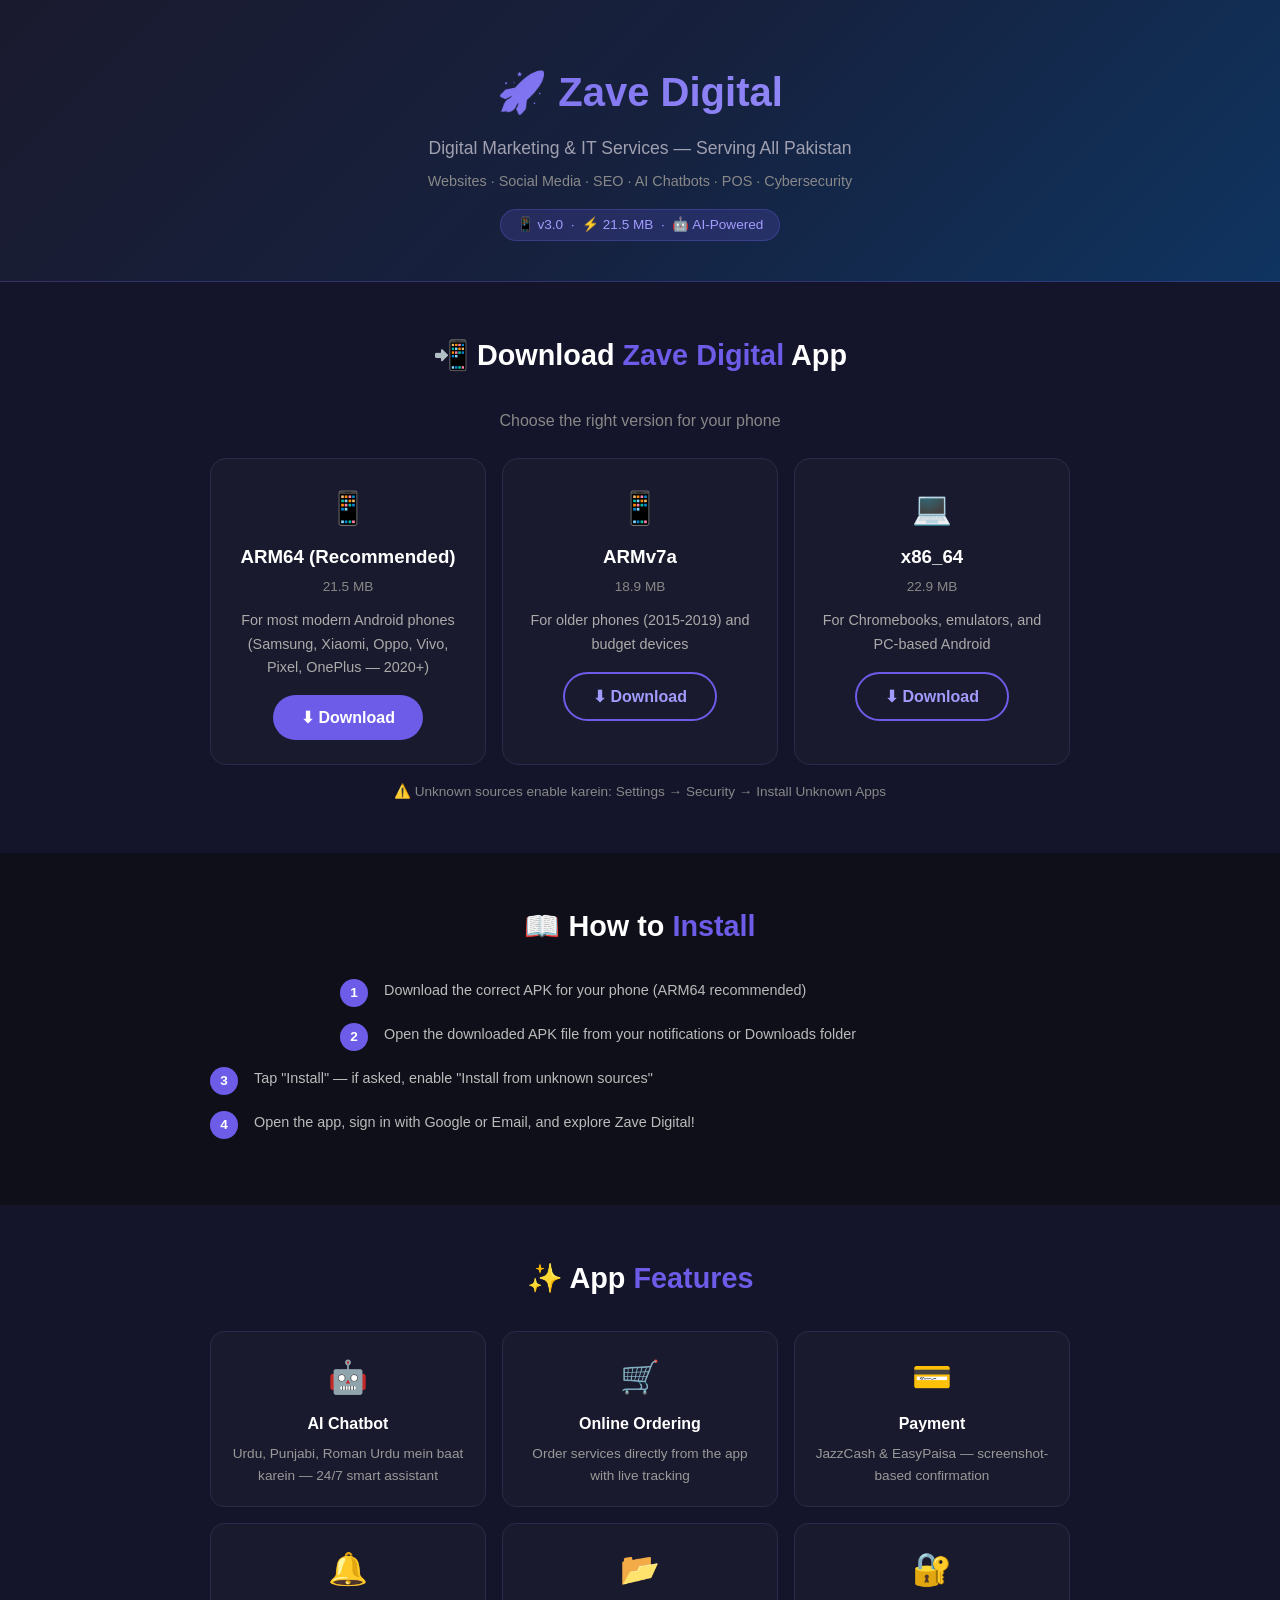
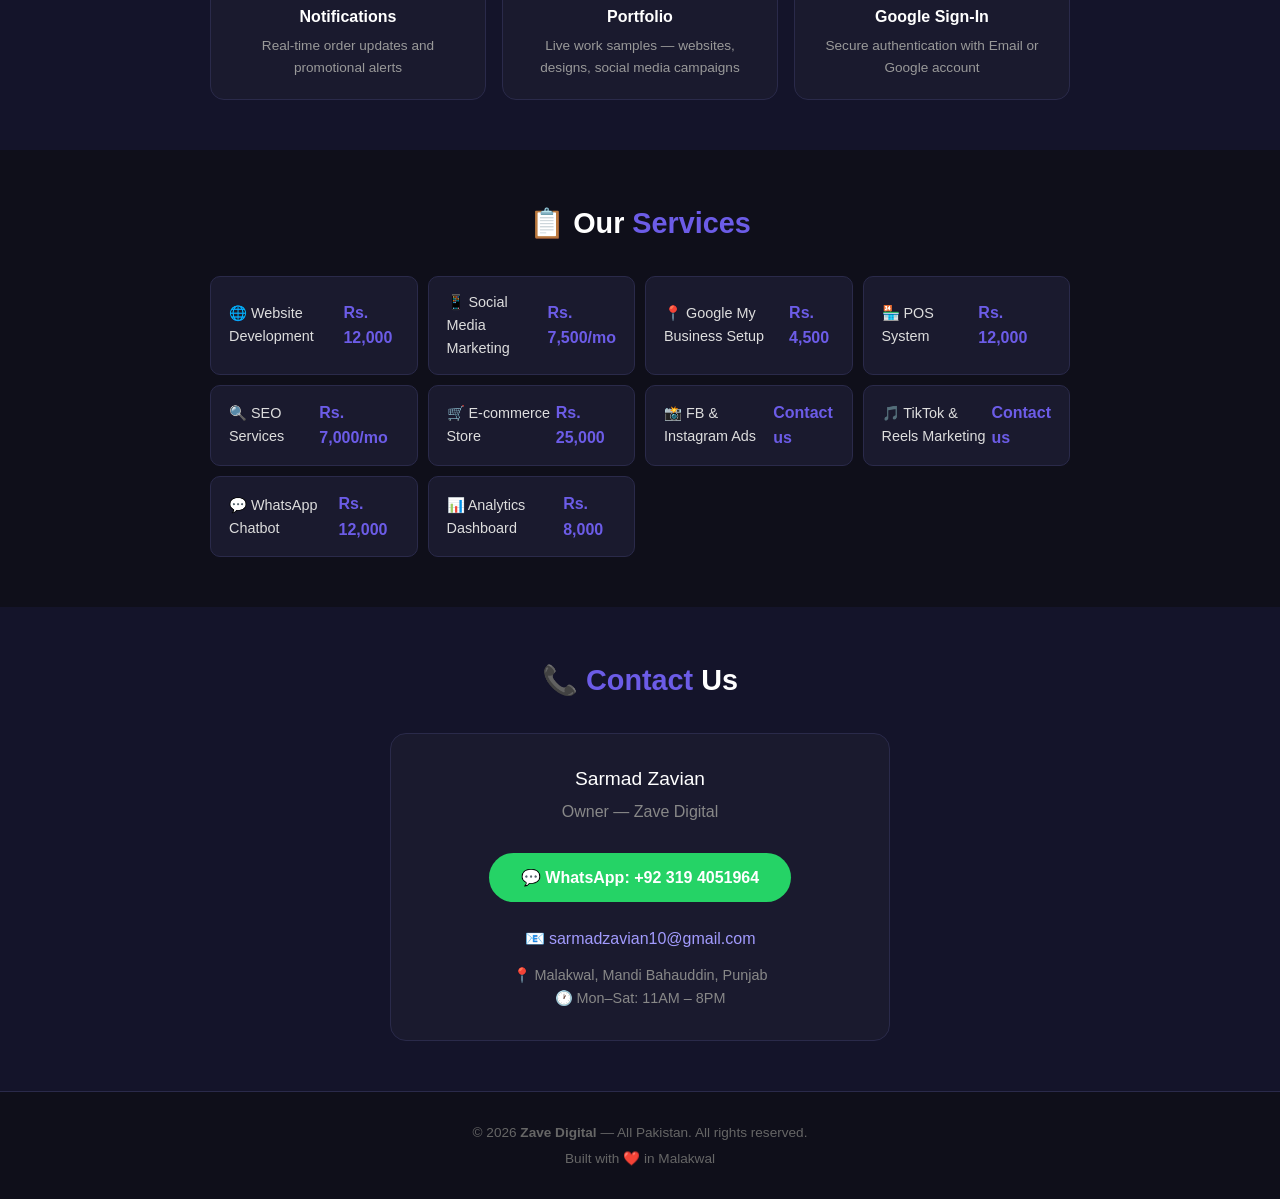
==== commit 249cd3f8: "Zave Digital v3.0 landing page with APK downloads - APK: arm64 (21.5MB), armeabi (18.9MB), x86_64 (2" ====
--- a/index.html
+++ b/index.html
@@ -1,661 +1,365 @@
 <!DOCTYPE html>
 <html lang="en">
 <head>
-  <meta charset="UTF-8">
-  <meta name="viewport" content="width=device-width, initial-scale=1.0">
-  <meta name="description" content="Zave Digital v2.1 — Digital Marketing & IT Services App. Download the official APK for Android. Free, fast, and secure.">
-  <meta name="keywords" content="Zave Digital, digital marketing Pakistan, IT services, website development, SEO, social media management">
-  <title>Zave Digital v2.1 — Download APK</title>
-  <link rel="preconnect" href="https://fonts.googleapis.com">
-  <link rel="preconnect" href="https://fonts.gstatic.com" crossorigin>
-  <link href="https://fonts.googleapis.com/css2?family=Inter:wght@400;500;600;700;800&family=Space+Grotesk:wght@500;600;700&display=swap" rel="stylesheet">
-  <style>
-    /* ─── Reset & Base ─── */
-    *, *::before, *::after { margin: 0; padding: 0; box-sizing: border-box; }
-    html { scroll-behavior: smooth; }
-    body {
-      font-family: 'Inter', -apple-system, BlinkMacSystemFont, sans-serif;
-      background: #0F0F1A;
-      color: #f0f0f5;
-      line-height: 1.6;
-      overflow-x: hidden;
-    }
-    a { text-decoration: none; color: inherit; }
-
-    /* ─── Purple Glow Effects ─── */
-    .glow-1 {
-      position: fixed;
-      top: -20%;
-      left: -10%;
-      width: 600px;
-      height: 600px;
-      background: radial-gradient(circle, rgba(108,92,231,0.12) 0%, transparent 70%);
-      pointer-events: none;
-      z-index: 0;
-    }
-    .glow-2 {
-      position: fixed;
-      bottom: -20%;
-      right: -10%;
-      width: 500px;
-      height: 500px;
-      background: radial-gradient(circle, rgba(6,182,212,0.08) 0%, transparent 70%);
-      pointer-events: none;
-      z-index: 0;
-    }
-    .glow-3 {
-      position: fixed;
-      top: 40%;
-      left: 50%;
-      transform: translate(-50%, -50%);
-      width: 800px;
-      height: 800px;
-      background: radial-gradient(circle, rgba(108,92,231,0.05) 0%, transparent 60%);
-      pointer-events: none;
-      z-index: 0;
-    }
-
-    /* ─── Layout ─── */
-    .container {
-      max-width: 1120px;
-      margin: 0 auto;
-      padding: 0 24px;
-      position: relative;
-      z-index: 1;
-    }
-
-    /* ─── Navbar ─── */
-    .navbar {
-      padding: 20px 0;
-      display: flex;
-      align-items: center;
-      justify-content: space-between;
-    }
-    .logo {
-      display: flex;
-      align-items: center;
-      gap: 10px;
-      font-family: 'Space Grotesk', sans-serif;
-      font-weight: 700;
-      font-size: 22px;
-      color: #fff;
-    }
-    .logo-icon {
-      width: 36px;
-      height: 36px;
-      background: linear-gradient(135deg, #6C5CE7, #a29bfe);
-      border-radius: 10px;
-      display: flex;
-      align-items: center;
-      justify-content: center;
-      font-size: 18px;
-      font-weight: 800;
-      color: #fff;
-    }
-    .nav-links {
-      display: flex;
-      gap: 32px;
-      list-style: none;
-    }
-    .nav-links a {
-      font-size: 14px;
-      font-weight: 500;
-      color: rgba(255,255,255,0.65);
-      transition: color 0.2s;
-    }
-    .nav-links a:hover { color: #a29bfe; }
-    .nav-version {
-      background: rgba(108,92,231,0.15);
-      color: #a29bfe;
-      padding: 6px 14px;
-      border-radius: 20px;
-      font-size: 12px;
-      font-weight: 600;
-      border: 1px solid rgba(108,92,231,0.25);
-    }
-
-    /* ─── Hero ─── */
-    .hero {
-      padding: 80px 0 60px;
-      text-align: center;
-    }
-    .hero-badge {
-      display: inline-block;
-      background: rgba(108,92,231,0.12);
-      border: 1px solid rgba(108,92,231,0.2);
-      padding: 6px 18px;
-      border-radius: 20px;
-      font-size: 12px;
-      font-weight: 600;
-      color: #a29bfe;
-      letter-spacing: 0.5px;
-      margin-bottom: 28px;
-    }
-    .hero h1 {
-      font-family: 'Space Grotesk', sans-serif;
-      font-size: clamp(36px, 6vw, 64px);
-      font-weight: 700;
-      line-height: 1.1;
-      margin-bottom: 20px;
-      background: linear-gradient(135deg, #fff 40%, #a29bfe 80%, #38D4E8 100%);
-      -webkit-background-clip: text;
-      -webkit-text-fill-color: transparent;
-      background-clip: text;
-    }
-    .hero p {
-      font-size: clamp(16px, 2.5vw, 20px);
-      color: rgba(255,255,255,0.6);
-      max-width: 600px;
-      margin: 0 auto 36px;
-    }
-
-    /* ─── Download Card ─── */
-    .download-card {
-      background: rgba(255,255,255,0.03);
-      border: 1px solid rgba(255,255,255,0.06);
-      border-radius: 20px;
-      padding: 40px;
-      max-width: 500px;
-      margin: 0 auto 80px;
-      text-align: center;
-      backdrop-filter: blur(12px);
-    }
-    .apk-icon {
-      width: 72px;
-      height: 72px;
-      background: linear-gradient(135deg, #6C5CE7, #a29bfe);
-      border-radius: 18px;
-      display: flex;
-      align-items: center;
-      justify-content: center;
-      font-size: 30px;
-      margin: 0 auto 20px;
-    }
-    .download-card h2 {
-      font-size: 18px;
-      font-weight: 600;
-      margin-bottom: 6px;
-    }
-    .download-card .file-info {
-      color: rgba(255,255,255,0.4);
-      font-size: 13px;
-      margin-bottom: 24px;
-    }
-    .download-card .file-info span {
-      color: rgba(255,255,255,0.6);
-    }
-    .btn-download {
-      display: inline-flex;
-      align-items: center;
-      gap: 10px;
-      background: linear-gradient(135deg, #6C5CE7, #5a4bd1);
-      color: #fff;
-      padding: 16px 40px;
-      border-radius: 14px;
-      font-size: 16px;
-      font-weight: 600;
-      border: none;
-      cursor: pointer;
-      transition: all 0.25s;
-      box-shadow: 0 8px 32px rgba(108,92,231,0.25);
-    }
-    .btn-download:hover {
-      transform: translateY(-2px);
-      box-shadow: 0 12px 40px rgba(108,92,231,0.35);
-    }
-    .btn-download:active { transform: translateY(0); }
-    .btn-download svg { width: 22px; height: 22px; }
-    .download-meta {
-      display: flex;
-      justify-content: center;
-      gap: 24px;
-      margin-top: 20px;
-      font-size: 12px;
-      color: rgba(255,255,255,0.35);
-    }
-    .download-meta span { display: flex; align-items: center; gap: 5px; }
-
-    /* ─── Trust Badges ─── */
-    .trust-badges {
-      display: flex;
-      justify-content: center;
-      gap: 40px;
-      margin-bottom: 80px;
-      flex-wrap: wrap;
-    }
-    .trust-badge {
-      display: flex;
-      align-items: center;
-      gap: 10px;
-      font-size: 13px;
-      color: rgba(255,255,255,0.45);
-    }
-    .trust-badge svg { width: 20px; height: 20px; opacity: 0.5; }
-
-    /* ─── Features ─── */
-    .section-title {
-      text-align: center;
-      margin-bottom: 48px;
-    }
-    .section-title h2 {
-      font-family: 'Space Grotesk', sans-serif;
-      font-size: clamp(28px, 4vw, 38px);
-      font-weight: 700;
-      margin-bottom: 12px;
-    }
-    .section-title p {
-      color: rgba(255,255,255,0.45);
-      font-size: 16px;
-      max-width: 500px;
-      margin: 0 auto;
-    }
-    .features-grid {
-      display: grid;
-      grid-template-columns: repeat(auto-fit, minmax(260px, 1fr));
-      gap: 20px;
-      margin-bottom: 80px;
-    }
-    .feature-card {
-      background: rgba(255,255,255,0.02);
-      border: 1px solid rgba(255,255,255,0.05);
-      border-radius: 16px;
-      padding: 28px;
-      transition: all 0.3s;
-    }
-    .feature-card:hover {
-      background: rgba(255,255,255,0.04);
-      border-color: rgba(108,92,231,0.2);
-      transform: translateY(-3px);
-    }
-    .feature-icon {
-      width: 44px;
-      height: 44px;
-      border-radius: 12px;
-      display: flex;
-      align-items: center;
-      justify-content: center;
-      font-size: 20px;
-      margin-bottom: 16px;
-    }
-    .feature-icon.purple { background: rgba(108,92,231,0.12); }
-    .feature-icon.teal { background: rgba(6,182,212,0.12); }
-    .feature-card h3 {
-      font-size: 16px;
-      font-weight: 600;
-      margin-bottom: 8px;
-    }
-    .feature-card p {
-      font-size: 14px;
-      color: rgba(255,255,255,0.5);
-      line-height: 1.65;
-    }
-
-    /* ─── How to Install ─── */
-    .install-section {
-      margin-bottom: 80px;
-    }
-    .install-section .section-title { margin-bottom: 36px; }
-    .steps {
-      display: grid;
-      grid-template-columns: repeat(auto-fit, minmax(220px, 1fr));
-      gap: 16px;
-    }
-    .step {
-      background: rgba(255,255,255,0.02);
-      border: 1px solid rgba(255,255,255,0.05);
-      border-radius: 14px;
-      padding: 24px;
-      display: flex;
-      gap: 16px;
-      align-items: flex-start;
-    }
-    .step-num {
-      width: 32px;
-      height: 32px;
-      min-width: 32px;
-      background: rgba(108,92,231,0.15);
-      border-radius: 10px;
-      display: flex;
-      align-items: center;
-      justify-content: center;
-      font-size: 14px;
-      font-weight: 700;
-      color: #a29bfe;
-    }
-    .step-content h4 {
-      font-size: 14px;
-      font-weight: 600;
-      margin-bottom: 4px;
-    }
-    .step-content p {
-      font-size: 13px;
-      color: rgba(255,255,255,0.45);
-    }
-
-    /* ─── About App ─── */
-    .about-app {
-      background: rgba(255,255,255,0.02);
-      border: 1px solid rgba(255,255,255,0.05);
-      border-radius: 20px;
-      padding: 48px;
-      margin-bottom: 80px;
-      display: flex;
-      gap: 40px;
-      align-items: center;
-      flex-wrap: wrap;
-    }
-    .about-app-content { flex: 1; min-width: 280px; }
-    .about-app-content h2 {
-      font-family: 'Space Grotesk', sans-serif;
-      font-size: 26px;
-      font-weight: 700;
-      margin-bottom: 16px;
-    }
-    .about-app-content p {
-      color: rgba(255,255,255,0.55);
-      font-size: 15px;
-      margin-bottom: 20px;
-      line-height: 1.7;
-    }
-    .about-app-list { list-style: none; }
-    .about-app-list li {
-      padding: 8px 0;
-      font-size: 14px;
-      color: rgba(255,255,255,0.6);
-      display: flex;
-      align-items: center;
-      gap: 10px;
-    }
-    .about-app-list li::before {
-      content: "✦";
-      color: #a29bfe;
-      font-size: 12px;
-    }
-    .about-app-visual {
-      width: 200px;
-      height: 200px;
-      background: linear-gradient(135deg, rgba(108,92,231,0.08), rgba(6,182,212,0.08));
-      border-radius: 24px;
-      display: flex;
-      align-items: center;
-      justify-content: center;
-      font-size: 80px;
-    }
-
-    /* ─── Contact ─── */
-    .contact-section {
-      text-align: center;
-      margin-bottom: 60px;
-    }
-    .contact-section h2 {
-      font-family: 'Space Grotesk', sans-serif;
-      font-size: 26px;
-      font-weight: 700;
-      margin-bottom: 12px;
-    }
-    .contact-section p {
-      color: rgba(255,255,255,0.45);
-      margin-bottom: 28px;
-    }
-    .contact-buttons {
-      display: flex;
-      justify-content: center;
-      gap: 14px;
-      flex-wrap: wrap;
-    }
-    .btn-contact {
-      display: inline-flex;
-      align-items: center;
-      gap: 8px;
-      padding: 12px 28px;
-      border-radius: 12px;
-      font-size: 14px;
-      font-weight: 600;
-      border: 1px solid rgba(255,255,255,0.08);
-      background: rgba(255,255,255,0.04);
-      color: #f0f0f5;
-      transition: all 0.2s;
-    }
-    .btn-contact:hover {
-      background: rgba(255,255,255,0.08);
-      border-color: rgba(255,255,255,0.15);
-    }
-    .btn-contact svg { width: 18px; height: 18px; opacity: 0.7; }
-
-    /* ─── Footer ─── */
-    .footer {
-      border-top: 1px solid rgba(255,255,255,0.05);
-      padding: 32px 0;
-      text-align: center;
-    }
-    .footer p {
-      font-size: 13px;
-      color: rgba(255,255,255,0.3);
-    }
-    .footer a {
-      color: #a29bfe;
-    }
-
-    /* ─── Responsive ─── */
-    @media (max-width: 640px) {
-      .nav-links { display: none; }
-      .download-card { padding: 28px 20px; }
-      .about-app { padding: 28px 20px; }
-      .about-app-visual { display: none; }
-      .hero { padding: 50px 0 40px; }
-      .trust-badges { gap: 20px; }
-      .download-meta { flex-direction: column; align-items: center; gap: 8px; }
-    }
-
-    /* ─── Animations ─── */
-    @keyframes fadeInUp {
-      from { opacity: 0; transform: translateY(20px); }
-      to { opacity: 1; transform: translateY(0); }
-    }
-    .hero { animation: fadeInUp 0.8s ease-out; }
-    .download-card { animation: fadeInUp 0.8s ease-out 0.15s backwards; }
-    .trust-badges { animation: fadeInUp 0.8s ease-out 0.3s backwards; }
-    .features-grid { animation: fadeInUp 0.8s ease-out 0.2s backwards; }
-  </style>
+    <meta charset="UTF-8">
+    <meta name="viewport" content="width=device-width, initial-scale=1.0">
+    <title>Zave Digital — Your Digital Growth Partner</title>
+    <meta name="description" content="Zave Digital — Digital Marketing, Web Development, AI Chatbots & IT Services across Pakistan.">
+    <link rel="icon" type="image/svg+xml" href="data:image/svg+xml,<svg xmlns='http://www.w3.org/2000/svg' viewBox='0 0 100 100'><text y='.9em' font-size='90'>🚀</text></svg>">
+    <style>
+        * { margin: 0; padding: 0; box-sizing: border-box; }
+        body {
+            font-family: -apple-system, BlinkMacSystemFont, 'Segoe UI', Roboto, Oxygen, sans-serif;
+            background: #0f0f1a;
+            color: #e0e0e0;
+            line-height: 1.6;
+        }
+        .container { max-width: 900px; margin: 0 auto; padding: 0 20px; }
+
+        /* Hero */
+        .hero {
+            background: linear-gradient(135deg, #1a1a2e 0%, #16213e 50%, #0f3460 100%);
+            padding: 60px 0 40px;
+            text-align: center;
+            border-bottom: 1px solid rgba(108, 92, 231, 0.3);
+        }
+        .hero h1 {
+            font-size: 2.5em;
+            background: linear-gradient(135deg, #6C5CE7, #a29bfe);
+            -webkit-background-clip: text;
+            -webkit-text-fill-color: transparent;
+            background-clip: text;
+            margin-bottom: 10px;
+        }
+        .hero p { font-size: 1.1em; color: #a0a0b0; margin-bottom: 8px; }
+        .hero .badge {
+            display: inline-block;
+            background: rgba(108, 92, 231, 0.2);
+            color: #a29bfe;
+            padding: 4px 16px;
+            border-radius: 20px;
+            font-size: 0.85em;
+            border: 1px solid rgba(108, 92, 231, 0.3);
+            margin-top: 8px;
+        }
+
+        /* Sections */
+        section { padding: 50px 0; }
+        section:nth-child(even) { background: #14142a; }
+        h2 {
+            text-align: center;
+            font-size: 1.8em;
+            color: #fff;
+            margin-bottom: 30px;
+        }
+        h2 span { color: #6C5CE7; }
+
+        /* Download Cards */
+        .download-grid {
+            display: grid;
+            grid-template-columns: repeat(auto-fit, minmax(250px, 1fr));
+            gap: 16px;
+            margin: 0 auto;
+        }
+        .download-card {
+            background: #1a1a2e;
+            border: 1px solid #2a2a4a;
+            border-radius: 16px;
+            padding: 24px;
+            text-align: center;
+            transition: transform 0.2s, border-color 0.2s;
+        }
+        .download-card:hover {
+            transform: translateY(-4px);
+            border-color: #6C5CE7;
+        }
+        .download-card .icon { font-size: 2em; margin-bottom: 8px; }
+        .download-card h3 { color: #fff; margin-bottom: 4px; }
+        .download-card .size { color: #888; font-size: 0.85em; margin-bottom: 12px; }
+        .download-card .desc { color: #aaa; font-size: 0.9em; margin-bottom: 16px; }
+        .btn {
+            display: inline-block;
+            background: #6C5CE7;
+            color: white;
+            padding: 10px 28px;
+            border-radius: 30px;
+            text-decoration: none;
+            font-weight: 600;
+            transition: background 0.2s, transform 0.2s;
+        }
+        .btn:hover { background: #5a4bd1; transform: scale(1.05); }
+        .btn-secondary {
+            background: transparent;
+            border: 2px solid #6C5CE7;
+            color: #a29bfe;
+        }
+        .btn-secondary:hover { background: rgba(108, 92, 231, 0.1); }
+
+        /* Features */
+        .features-grid {
+            display: grid;
+            grid-template-columns: repeat(auto-fit, minmax(220px, 1fr));
+            gap: 16px;
+        }
+        .feature-card {
+            background: #1a1a2e;
+            border: 1px solid #2a2a4a;
+            border-radius: 14px;
+            padding: 20px;
+            text-align: center;
+        }
+        .feature-card .emoji { font-size: 2em; margin-bottom: 8px; }
+        .feature-card h3 { color: #fff; font-size: 1em; margin-bottom: 6px; }
+        .feature-card p { color: #999; font-size: 0.85em; }
+
+        /* Services */
+        .service-list {
+            display: grid;
+            grid-template-columns: repeat(auto-fit, minmax(200px, 1fr));
+            gap: 10px;
+        }
+        .service-item {
+            background: #1a1a2e;
+            border: 1px solid #2a2a4a;
+            border-radius: 10px;
+            padding: 14px 18px;
+            display: flex;
+            justify-content: space-between;
+            align-items: center;
+        }
+        .service-item .name { color: #ddd; font-size: 0.9em; }
+        .service-item .price { color: #6C5CE7; font-weight: 700; }
+
+        /* Contact */
+        .contact-info {
+            text-align: center;
+            background: #1a1a2e;
+            border: 1px solid #2a2a4a;
+            border-radius: 16px;
+            padding: 30px;
+            max-width: 500px;
+            margin: 0 auto;
+        }
+        .contact-info a {
+            color: #a29bfe;
+            text-decoration: none;
+        }
+        .contact-info a:hover { text-decoration: underline; }
+        .contact-info .whatsapp-btn {
+            display: inline-block;
+            background: #25D366;
+            color: white;
+            padding: 12px 32px;
+            border-radius: 30px;
+            text-decoration: none;
+            font-weight: 600;
+            margin: 12px 0;
+        }
+        .contact-info .whatsapp-btn:hover { background: #20bd59; }
+
+        /* How to install */
+        .install-steps {
+            max-width: 600px;
+            margin: 0 auto;
+        }
+        .install-step {
+            display: flex;
+            gap: 16px;
+            margin-bottom: 16px;
+            align-items: flex-start;
+        }
+        .install-step .num {
+            background: #6C5CE7;
+            color: white;
+            width: 28px;
+            height: 28px;
+            border-radius: 50%;
+            display: flex;
+            align-items: center;
+            justify-content: center;
+            font-weight: 700;
+            font-size: 0.85em;
+            flex-shrink: 0;
+        }
+        .install-step p { color: #bbb; font-size: 0.9em; }
+
+        /* Footer */
+        footer {
+            text-align: center;
+            padding: 30px 0;
+            border-top: 1px solid #2a2a4a;
+            color: #666;
+            font-size: 0.85em;
+        }
+
+        /* Responsive */
+        @media (max-width: 600px) {
+            .hero h1 { font-size: 1.8em; }
+            h2 { font-size: 1.4em; }
+            .download-grid { grid-template-columns: 1fr; }
+        }
+    </style>
 </head>
 <body>
 
-  <!-- Glow Effects -->
-  <div class="glow-1"></div>
-  <div class="glow-2"></div>
-  <div class="glow-3"></div>
-
-  <!-- ─── Navbar ─── -->
-  <div class="container">
-    <nav class="navbar">
-      <div class="logo">
-        <div class="logo-icon">Z</div>
-        Zave Digital
-      </div>
-      <ul class="nav-links">
-        <li><a href="#features">Features</a></li>
-        <li><a href="#install">Install</a></li>
-        <li><a href="#about">About</a></li>
-        <li><a href="#contact">Contact</a></li>
-        <li><span class="nav-version">v2.1</span></li>
-      </ul>
-    </nav>
-
-    <!-- ─── Hero ─── -->
-    <section class="hero">
-      <div class="hero-badge">🚀 NEW RELEASE</div>
-      <h1>Zave Digital<br>v2.1</h1>
-      <p>Digital Marketing &amp; IT Services App — Professional websites, social media management, SEO, and more. All in one app.</p>
-    </section>
-
-    <!-- ─── Download Card ─── -->
-    <div class="download-card">
-      <div class="apk-icon">📦</div>
-      <h2>Download APK</h2>
-      <p class="file-info">ZaveDigital-v2.1.apk &nbsp;·&nbsp; <span>~18 MB</span> &nbsp;·&nbsp; Android 7.0+</p>
-      <a href="ZaveDigital-v2.1.apk" class="btn-download" download>
-        <svg viewBox="0 0 24 24" fill="none" stroke="currentColor" stroke-width="2.5" stroke-linecap="round" stroke-linejoin="round">
-          <path d="M21 15v4a2 2 0 0 1-2 2H5a2 2 0 0 1-2-2v-4"/>
-          <polyline points="7 10 12 15 17 10"/>
-          <line x1="12" y1="15" x2="12" y2="3"/>
-        </svg>
-        Download APK
-      </a>
-      <div class="download-meta">
-        <span>✅ Safe &amp; Verified</span>
-        <span>📱 Android APK</span>
-        <span>⚡ Direct Download</span>
-      </div>
-    </div>
-
-    <!-- ─── Trust Badges ─── -->
-    <div class="trust-badges">
-      <div class="trust-badge">
-        <svg viewBox="0 0 24 24" fill="none" stroke="currentColor" stroke-width="2" stroke-linecap="round" stroke-linejoin="round"><path d="M12 22s8-4 8-10V5l-8-3-8 3v7c0 6 8 10 8 10z"/></svg>
-        Secure Download
-      </div>
-      <div class="trust-badge">
-        <svg viewBox="0 0 24 24" fill="none" stroke="currentColor" stroke-width="2" stroke-linecap="round" stroke-linejoin="round"><circle cx="12" cy="12" r="10"/><path d="M12 6v6l4 2"/></svg>
-        Fast &amp; Light
-      </div>
-      <div class="trust-badge">
-        <svg viewBox="0 0 24 24" fill="none" stroke="currentColor" stroke-width="2" stroke-linecap="round" stroke-linejoin="round"><path d="M12 2L2 7l10 5 10-5-10-5zM2 17l10 5 10-5M2 12l10 5 10-5"/></svg>
-        Made in Pakistan
-      </div>
-    </div>
-
-    <!-- ─── Features ─── -->
-    <div id="features" class="section-title">
-      <h2>App Features</h2>
-      <p>Everything you need to grow your digital presence</p>
-    </div>
-    <div class="features-grid">
-      <div class="feature-card">
-        <div class="feature-icon purple">🌐</div>
-        <h3>Web Development</h3>
-        <p>Professional websites built with modern tech — responsive, fast, and SEO-optimized for your business.</p>
-      </div>
-      <div class="feature-card">
-        <div class="feature-icon teal">📱</div>
-        <h3>Social Media</h3>
-        <p>Full social media management — content creation, scheduling, engagement, and growth strategies.</p>
-      </div>
-      <div class="feature-card">
-        <div class="feature-icon purple">🔍</div>
-        <h3>SEO &amp; Local SEO</h3>
-        <p>Rank higher on Google. Local SEO for Pakistani businesses with Google Maps optimization.</p>
-      </div>
-      <div class="feature-card">
-        <div class="feature-icon teal">🎨</div>
-        <h3>Design &amp; Branding</h3>
-        <p>Logo design, branding kits, video editing, and content creation that makes you stand out.</p>
-      </div>
-      <div class="feature-card">
-        <div class="feature-icon purple">💬</div>
-        <h3>WhatsApp Integration</h3>
-        <p>Instant chat with our team via WhatsApp. Get quotes, ask questions, order services directly.</p>
-      </div>
-      <div class="feature-card">
-        <div class="feature-icon teal">🏪</div>
-        <h3>POS &amp; Payment</h3>
-        <p>POS system setup, payment integration, and secure transactions with refund guarantee.</p>
-      </div>
-      <div class="feature-card">
-        <div class="feature-icon purple">🤖</div>
-        <h3>AI Chat Assistant</h3>
-        <p>Built-in AI chatbot for instant answers about services, pricing, and digital solutions.</p>
-      </div>
-      <div class="feature-card">
-        <div class="feature-icon teal">🌙</div>
-        <h3>Urdu &amp; Punjabi</h3>
-        <p>Full support for Urdu (اردو), Roman Urdu, Punjabi (پنجابی), and English — switch anytime.</p>
-      </div>
-    </div>
-
-    <!-- ─── How to Install ─── -->
-    <div id="install" class="install-section">
-      <div class="section-title">
-        <h2>How to Install</h2>
-        <p>Simple installation guide for Android</p>
-      </div>
-      <div class="steps">
-        <div class="step">
-          <div class="step-num">1</div>
-          <div class="step-content">
-            <h4>Download the APK</h4>
-            <p>Tap the Download button above to get the APK file on your phone.</p>
-          </div>
-        </div>
-        <div class="step">
-          <div class="step-num">2</div>
-          <div class="step-content">
-            <h4>Enable Unknown Sources</h4>
-            <p>Go to Settings → Security → enable "Install from Unknown Sources" (if prompted).</p>
-          </div>
-        </div>
-        <div class="step">
-          <div class="step-num">3</div>
-          <div class="step-content">
-            <h4>Open &amp; Install</h4>
-            <p>Tap the downloaded APK file and follow the on-screen installation steps.</p>
-          </div>
-        </div>
-        <div class="step">
-          <div class="step-num">4</div>
-          <div class="step-content">
-            <h4>Enjoy! 🎉</h4>
-            <p>Open Zave Digital and explore all services, features, and tools.</p>
-          </div>
-        </div>
-      </div>
-    </div>
-
-    <!-- ─── About ─── -->
-    <div id="about" class="about-app">
-      <div class="about-app-content">
-        <h2>About Zave Digital</h2>
-        <p>
-          Zave Digital bridges the gap between traditional businesses and modern digital tools.
-          We provide professional websites, social media management, SEO, POS systems, and marketing
-          solutions that work for businesses across all Pakistan.
+<!-- Hero -->
+<div class="hero">
+    <div class="container">
+        <h1>🚀 Zave Digital</h1>
+        <p>Digital Marketing & IT Services — Serving All Pakistan</p>
+        <p style="color: #888; font-size: 0.9em;">Websites · Social Media · SEO · AI Chatbots · POS · Cybersecurity</p>
+        <div class="badge">
+            <span>📱</span> v3.0 &nbsp;·&nbsp; <span>⚡</span> 21.5 MB &nbsp;·&nbsp; <span>🤖</span> AI-Powered
+        </div>
+    </div>
+</div>
+
+<!-- Download -->
+<section>
+    <div class="container">
+        <h2>📲 Download <span>Zave Digital</span> App</h2>
+        <p style="text-align: center; color: #888; margin-bottom: 24px;">
+            Choose the right version for your phone
         </p>
-        <ul class="about-app-list">
-          <li>50% advance required • 7-day refund guarantee</li>
-          <li>Reply within 5 minutes on WhatsApp ⚡</li>
-          <li>Serving clients across all Pakistan</li>
-          <li>Digital Marketing &amp; IT Services, All Pakistan</li>
-        </ul>
-      </div>
-      <div class="about-app-visual">
-        <span>🇵🇰</span>
-      </div>
-    </div>
-
-    <!-- ─── Contact ─── -->
-    <div id="contact" class="contact-section">
-      <h2>Get in Touch</h2>
-      <p>Have questions? We're here to help — reply within 5 minutes</p>
-      <div class="contact-buttons">
-        <a href="https://wa.me/923194051964" target="_blank" rel="noopener" class="btn-contact">
-          <svg viewBox="0 0 24 24" fill="none" stroke="currentColor" stroke-width="2" stroke-linecap="round" stroke-linejoin="round">
-            <path d="M21 11.5a8.38 8.38 0 0 1-.9 3.8 8.5 8.5 0 0 1-7.6 4.7 8.38 8.38 0 0 1-3.8-.9L3 21l1.9-5.7a8.38 8.38 0 0 1-.9-3.8 8.5 8.5 0 0 1 4.7-7.6 8.38 8.38 0 0 1 3.8-.9h.5a8.48 8.48 0 0 1 8 8v.5z"/>
-          </svg>
-          WhatsApp: +92 319 4051964
-        </a>
-        <a href="tel:+923194051964" class="btn-contact">
-          <svg viewBox="0 0 24 24" fill="none" stroke="currentColor" stroke-width="2" stroke-linecap="round" stroke-linejoin="round">
-            <path d="M22 16.92v3a2 2 0 0 1-2.18 2 19.79 19.79 0 0 1-8.63-3.07 19.5 19.5 0 0 1-6-6 19.79 19.79 0 0 1-3.07-8.67A2 2 0 0 1 4.11 2h3a2 2 0 0 1 2 1.72 12.84 12.84 0 0 0 .7 2.81 2 2 0 0 1-.45 2.11L8.09 9.91a16 16 0 0 0 6 6l1.27-1.27a2 2 0 0 1 2.11-.45 12.84 12.84 0 0 0 2.81.7A2 2 0 0 1 22 16.92z"/>
-          </svg>
-          Call: +92 319 4051964
-        </a>
-      </div>
-    </div>
-
-    <!-- ─── Footer ─── -->
-    <footer class="footer">
-      <p>© 2026 <a href="#">Zave Digital</a> — Digital Marketing &amp; IT Services, All Pakistan</p>
-    </footer>
-  </div>
+        <div class="download-grid">
+            <div class="download-card">
+                <div class="icon">📱</div>
+                <h3>ARM64 (Recommended)</h3>
+                <div class="size">21.5 MB</div>
+                <div class="desc">For most modern Android phones (Samsung, Xiaomi, Oppo, Vivo, Pixel, OnePlus — 2020+)</div>
+                <a href="downloads/ZaveDigital-v3.0-arm64.apk" class="btn" download>⬇ Download</a>
+            </div>
+            <div class="download-card">
+                <div class="icon">📱</div>
+                <h3>ARMv7a</h3>
+                <div class="size">18.9 MB</div>
+                <div class="desc">For older phones (2015-2019) and budget devices</div>
+                <a href="downloads/ZaveDigital-v3.0-armeabi.apk" class="btn btn-secondary" download>⬇ Download</a>
+            </div>
+            <div class="download-card">
+                <div class="icon">💻</div>
+                <h3>x86_64</h3>
+                <div class="size">22.9 MB</div>
+                <div class="desc">For Chromebooks, emulators, and PC-based Android</div>
+                <a href="downloads/ZaveDigital-v3.0-x86_64.apk" class="btn btn-secondary" download>⬇ Download</a>
+            </div>
+        </div>
+        <p style="text-align: center; margin-top: 16px; color: #888; font-size: 0.85em;">
+            ⚠️ Unknown sources enable karein: Settings → Security → Install Unknown Apps
+        </p>
+    </div>
+</section>
+
+<!-- How to Install -->
+<section>
+    <div class="container">
+        <h2>📖 How to <span>Install</span></h2>
+        <div class="install-steps">
+            <div class="install-step">
+                <div class="num">1</div>
+                <p>Download the correct APK for your phone (ARM64 recommended)</p>
+            </div>
+            <div class="install-step">
+                <div class="num">2</div>
+                <p>Open the downloaded APK file from your notifications or Downloads folder</div>
+            </div>
+            <div class="install-step">
+                <div class="num">3</div>
+                <p>Tap "Install" — if asked, enable "Install from unknown sources"</p>
+            </div>
+            <div class="install-step">
+                <div class="num">4</div>
+                <p>Open the app, sign in with Google or Email, and explore Zave Digital!</p>
+            </div>
+        </div>
+    </div>
+</section>
+
+<!-- Features -->
+<section>
+    <div class="container">
+        <h2>✨ App <span>Features</span></h2>
+        <div class="features-grid">
+            <div class="feature-card">
+                <div class="emoji">🤖</div>
+                <h3>AI Chatbot</h3>
+                <p>Urdu, Punjabi, Roman Urdu mein baat karein — 24/7 smart assistant</p>
+            </div>
+            <div class="feature-card">
+                <div class="emoji">🛒</div>
+                <h3>Online Ordering</h3>
+                <p>Order services directly from the app with live tracking</p>
+            </div>
+            <div class="feature-card">
+                <div class="emoji">💳</div>
+                <h3>Payment</h3>
+                <p>JazzCash & EasyPaisa — screenshot-based confirmation</p>
+            </div>
+            <div class="feature-card">
+                <div class="emoji">🔔</div>
+                <h3>Notifications</h3>
+                <p>Real-time order updates and promotional alerts</p>
+            </div>
+            <div class="feature-card">
+                <div class="emoji">📂</div>
+                <h3>Portfolio</h3>
+                <p>Live work samples — websites, designs, social media campaigns</p>
+            </div>
+            <div class="feature-card">
+                <div class="emoji">🔐</div>
+                <h3>Google Sign-In</h3>
+                <p>Secure authentication with Email or Google account</p>
+            </div>
+        </div>
+    </div>
+</section>
+
+<!-- Services -->
+<section>
+    <div class="container">
+        <h2>📋 Our <span>Services</span></h2>
+        <div class="service-list">
+            <div class="service-item"><span class="name">🌐 Website Development</span><span class="price">Rs. 12,000</span></div>
+            <div class="service-item"><span class="name">📱 Social Media Marketing</span><span class="price">Rs. 7,500/mo</span></div>
+            <div class="service-item"><span class="name">📍 Google My Business Setup</span><span class="price">Rs. 4,500</span></div>
+            <div class="service-item"><span class="name">🏪 POS System</span><span class="price">Rs. 12,000</span></div>
+            <div class="service-item"><span class="name">🔍 SEO Services</span><span class="price">Rs. 7,000/mo</span></div>
+            <div class="service-item"><span class="name">🛒 E-commerce Store</span><span class="price">Rs. 25,000</span></div>
+            <div class="service-item"><span class="name">📸 FB & Instagram Ads</span><span class="price">Contact us</span></div>
+            <div class="service-item"><span class="name">🎵 TikTok & Reels Marketing</span><span class="price">Contact us</span></div>
+            <div class="service-item"><span class="name">💬 WhatsApp Chatbot</span><span class="price">Rs. 12,000</span></div>
+            <div class="service-item"><span class="name">📊 Analytics Dashboard</span><span class="price">Rs. 8,000</span></div>
+        </div>
+    </div>
+</section>
+
+<!-- Contact -->
+<section>
+    <div class="container">
+        <h2>📞 <span>Contact</span> Us</h2>
+        <div class="contact-info">
+            <p style="font-size: 1.2em; color: #fff; margin-bottom: 4px;">Sarmad Zavian</p>
+            <p style="color: #888; margin-bottom: 16px;">Owner — Zave Digital</p>
+            <a href="https://wa.me/923194051964" class="whatsapp-btn" target="_blank">
+                💬 WhatsApp: +92 319 4051964
+            </a>
+            <p style="margin: 12px 0;">
+                📧 <a href="mailto:sarmadzavian10@gmail.com">sarmadzavian10@gmail.com</a>
+            </p>
+            <p style="color: #888; font-size: 0.9em;">
+                📍 Malakwal, Mandi Bahauddin, Punjab<br>
+                🕐 Mon–Sat: 11AM – 8PM
+            </p>
+        </div>
+    </div>
+</section>
+
+<footer>
+    <div class="container">
+        <p>© 2026 <strong>Zave Digital</strong> — All Pakistan. All rights reserved.</p>
+        <p style="margin-top: 4px;">Built with ❤️ in Malakwal</p>
+    </div>
+</footer>
 
 </body>
 </html>
